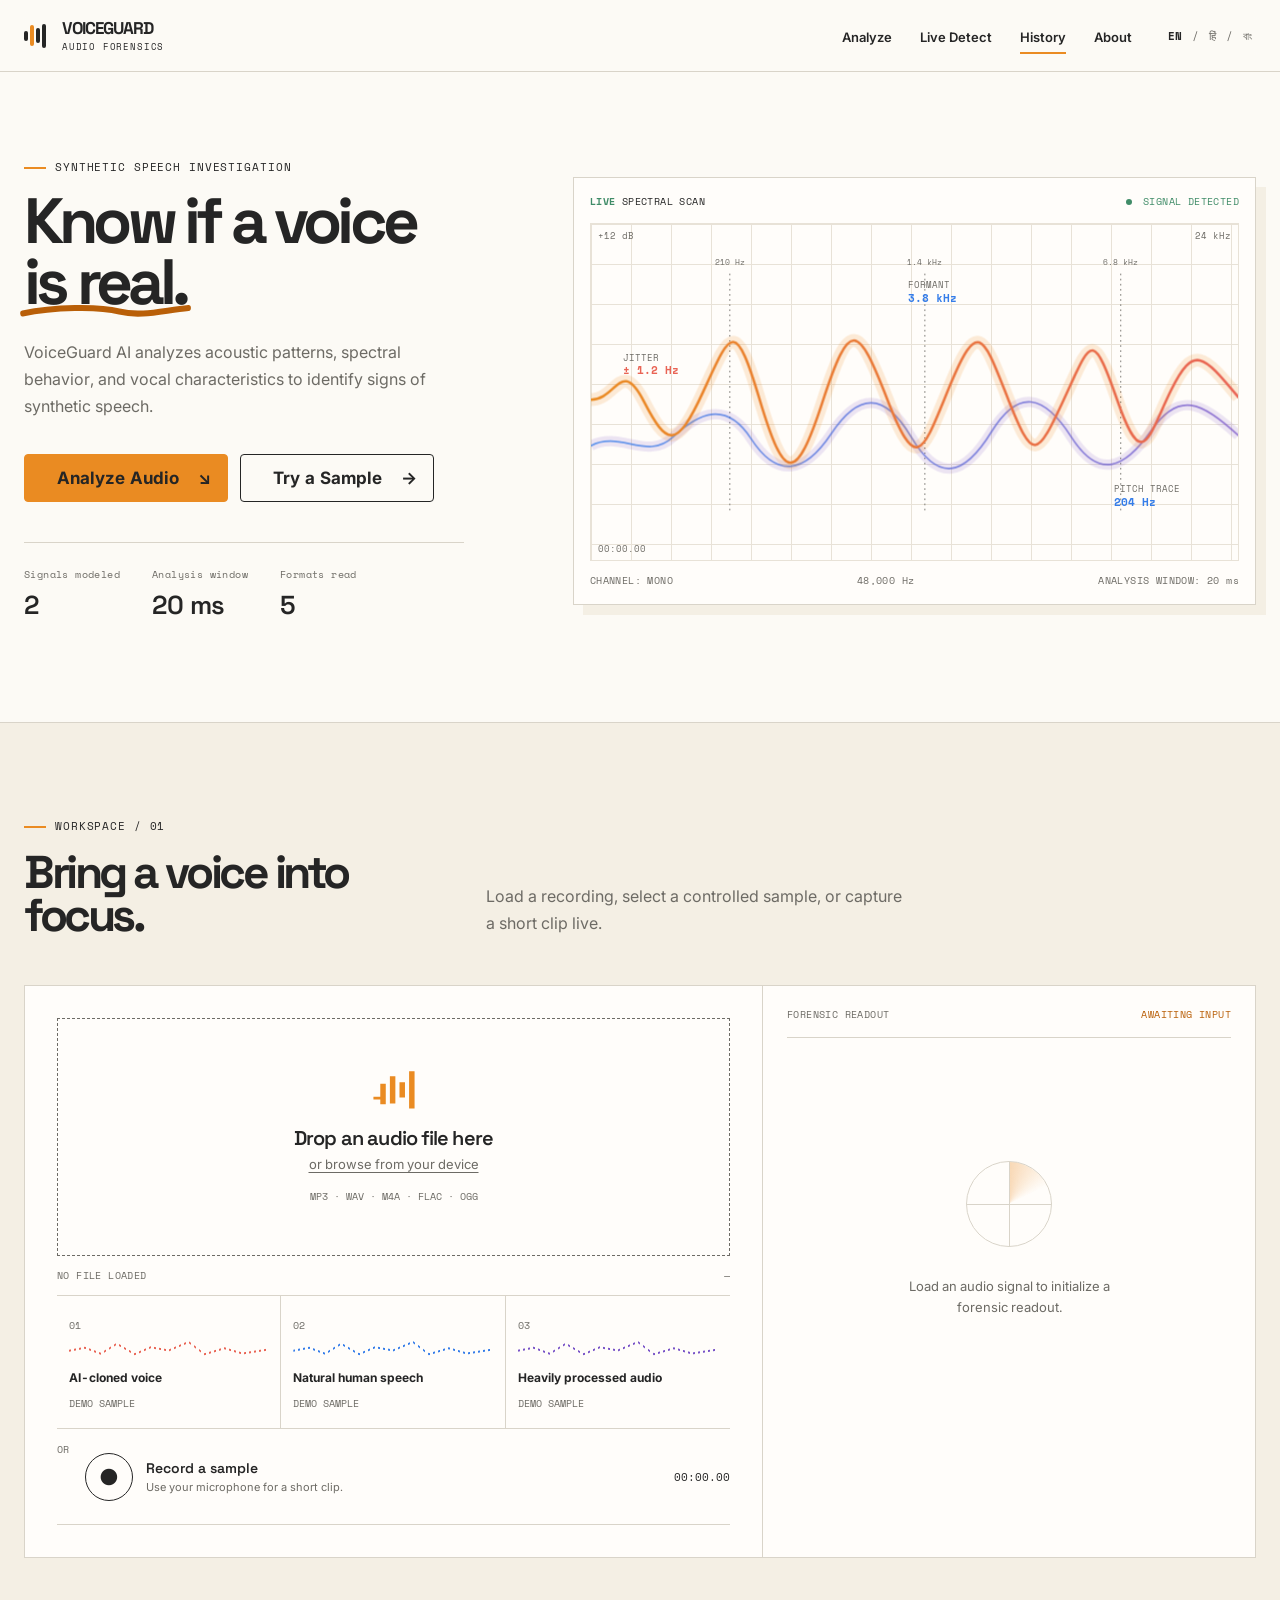
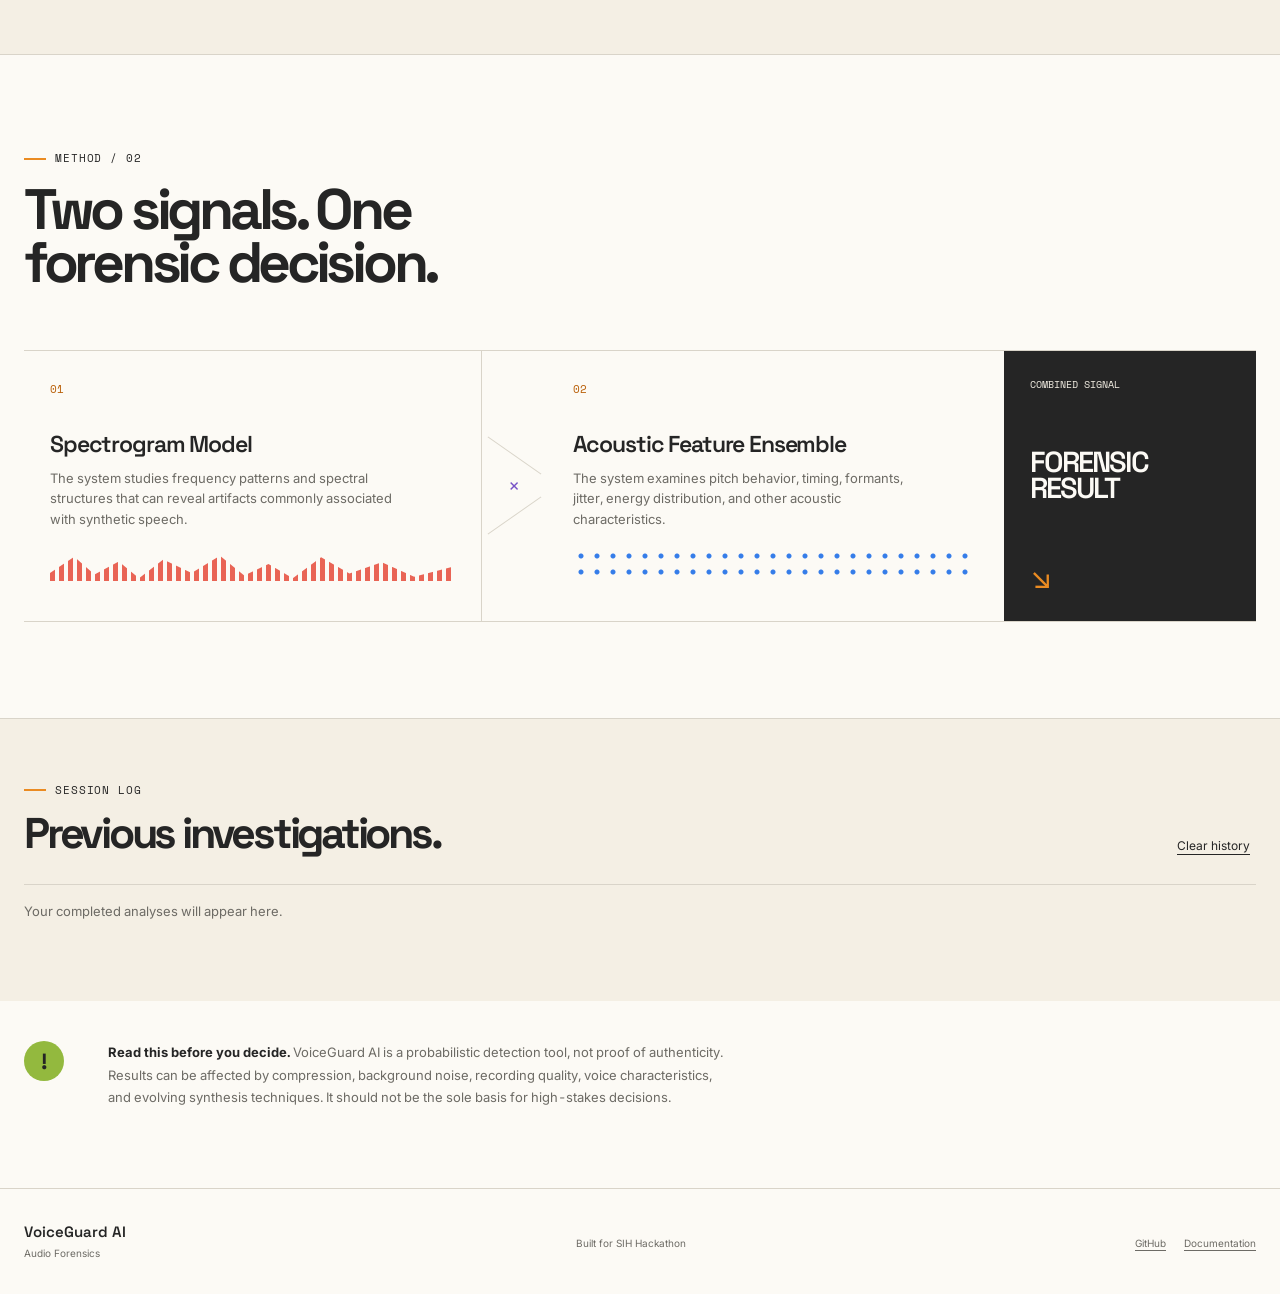
==== index.html @ 156b4568 "Update footer with GitHub link" ====
<!doctype html>
<html lang="en">
<head>
  <meta charset="UTF-8" />
  <meta name="viewport" content="width=device-width, initial-scale=1.0" />
  <meta name="description" content="VoiceGuard AI demo: an audio-forensics workspace for investigating synthetic speech." />
  <meta name="theme-color" content="#fcfaf5" />
  <title>VoiceGuard AI — Audio Forensics</title>
  <link rel="preconnect" href="https://fonts.googleapis.com" />
  <link rel="preconnect" href="https://fonts.gstatic.com" crossorigin />
  <link href="https://fonts.googleapis.com/css2?family=Inter:wght@400;500;600;700&family=Space+Grotesk:wght@500;600;700&family=Space+Mono:wght@400;700&display=swap" rel="stylesheet" />
  <link rel="stylesheet" href="styles.css" />
</head>
<body>
  <header class="site-header">
    <a class="brand" href="#top" aria-label="VoiceGuard AI home"><span class="brand-mark" aria-hidden="true"><i></i><i></i><i></i><i></i></span><span><strong>VOICEGUARD</strong><small>AUDIO FORENSICS</small></span></a>
    <nav class="main-nav" aria-label="Main navigation"><a class="is-active" href="#analyze" aria-current="page">Analyze</a><a href="#live-detect">Live Detect</a><a href="#history">History</a><a href="#about">About</a></nav>
    <div class="languages" aria-label="Language selector"><button class="is-selected" data-lang="en" type="button" aria-pressed="true" aria-label="English">EN</button><span>/</span><button data-lang="hi" type="button" aria-pressed="false" aria-label="Hindi">हिं</button><span>/</span><button data-lang="bn" type="button" aria-pressed="false" aria-label="Bengali">বাং</button></div>
  </header>

  <main id="top">
    <section class="hero" aria-labelledby="hero-title">
      <div class="hero-copy"><p class="eyebrow"><span></span> <span class="translatable" data-key="heroEyebrow">SYNTHETIC SPEECH INVESTIGATION</span></p><h1 id="hero-title"><span class="glitch-text" data-text="Know if a voice">Know if a voice</span><br /><span class="headline-mark"><span class="translatable" data-key="heroMark">is real.</span><svg class="headline-underline" viewBox="0 0 210 14" preserveAspectRatio="none" aria-hidden="true"><path pathLength="1" d="M2 9.5C40 3 96 2 122 7.5C150 13 178 6 208 4" /></svg></span></h1><p class="hero-text translatable" data-key="heroText">VoiceGuard AI analyzes acoustic patterns, spectral behavior, and vocal characteristics to identify signs of synthetic speech.</p><div class="hero-actions"><a class="btn btn-primary" href="#analyze"><span class="translatable" data-key="analyzeBtn">Analyze Audio</span> <span aria-hidden="true">↘</span></a><button class="btn btn-secondary" id="heroSample" type="button"><span class="translatable" data-key="trySampleBtn">Try a Sample</span> <span aria-hidden="true">→</span></button></div><dl class="hero-stats"><div><dt class="translatable" data-key="statSignals">Signals modeled</dt><dd>2</dd></div><div><dt class="translatable" data-key="statWindow">Analysis window</dt><dd>20 ms</dd></div><div><dt class="translatable" data-key="statFormats">Formats read</dt><dd>5</dd></div></dl></div>
      <figure class="hero-instrument" aria-label="Animated audio signal analysis visualization">
        <div class="instrument-top"><span><span class="live-label">LIVE</span> SPECTRAL SCAN</span><span class="signal-state"><i><b></b></i> SIGNAL DETECTED</span></div>
        <div class="signal-grid"><span class="grid-label label-y">+12 dB</span><span class="grid-label label-x">00:00.00</span><span class="grid-label label-r">24 kHz</span>
          <svg class="signal-trace" viewBox="0 0 760 338" role="img" aria-label="A waveform being scanned">
            <defs>
              <linearGradient id="waveColor" x1="0" x2="1"><stop class="wave-start" offset="0"/><stop class="wave-end" offset="1"/></linearGradient>
              <linearGradient id="formantColor" x1="0" x2="1"><stop class="formant-start" offset="0"/><stop class="formant-end" offset="1"/></linearGradient>
              <clipPath id="scanClip"><rect class="scan-reveal" x="0" y="0" width="0" height="338" /></clipPath>
            </defs>
            <g class="spectrogram" clip-path="url(#scanClip)">
              <rect x="22" y="78" width="14" height="126"/><rect x="45" y="129" width="14" height="75"/><rect x="68" y="102" width="14" height="102"/><rect x="91" y="154" width="14" height="50"/><rect x="114" y="66" width="14" height="138"/><rect x="137" y="111" width="14" height="93"/><rect x="160" y="141" width="14" height="63"/><rect x="183" y="52" width="14" height="152"/><rect x="206" y="118" width="14" height="86"/><rect x="229" y="79" width="14" height="125"/><rect x="252" y="145" width="14" height="59"/><rect x="275" y="94" width="14" height="110"/><rect x="298" y="125" width="14" height="79"/><rect x="321" y="62" width="14" height="142"/><rect x="344" y="152" width="14" height="52"/><rect x="367" y="107" width="14" height="97"/><rect x="390" y="133" width="14" height="71"/><rect x="413" y="85" width="14" height="119"/><rect x="436" y="151" width="14" height="53"/><rect x="459" y="69" width="14" height="135"/><rect x="482" y="116" width="14" height="88"/><rect x="505" y="141" width="14" height="63"/><rect x="528" y="96" width="14" height="108"/><rect x="551" y="132" width="14" height="72"/><rect x="574" y="73" width="14" height="131"/><rect x="597" y="124" width="14" height="80"/><rect x="620" y="102" width="14" height="102"/><rect x="643" y="151" width="14" height="53"/><rect x="666" y="88" width="14" height="116"/><rect x="689" y="128" width="14" height="76"/><rect x="712" y="105" width="14" height="99"/>
            </g>
            <g class="freq-markers">
              <g class="freq-marker fm-1"><line x1="163" y1="30" x2="163" y2="308"/><text x="163" y="20">210 Hz</text></g>
              <g class="freq-marker fm-2"><line x1="392" y1="30" x2="392" y2="308"/><text x="392" y="20">1.4 kHz</text></g>
              <g class="freq-marker fm-3"><line x1="622" y1="30" x2="622" y2="308"/><text x="622" y="20">6.8 kHz</text></g>
            </g>
            <path class="formant-shadow" d="M0,232 C34,214 66,250 96,222 S158,178 188,224 S250,266 282,218 S344,168 376,222 S438,268 470,216 S532,172 564,222 S626,260 658,214 S716,180 760,220" />
            <path class="formant-path" pathLength="1" d="M0,232 C34,214 66,250 96,222 S158,178 188,224 S250,266 282,218 S344,168 376,222 S438,268 470,216 S532,172 564,222 S626,260 658,214 S716,180 760,220" />
            <path class="wave-shadow" d="M0,178 C30,178 35,128 62,180 S100,238 132,168 S169,81 198,178 S240,278 272,180 S313,88 348,178 S389,240 422,160 S461,105 490,178 S523,247 555,178 S588,93 618,179 S654,222 681,167 S719,126 760,175" />
            <path class="wave-path" pathLength="1" d="M0,178 C30,178 35,128 62,180 S100,238 132,168 S169,81 198,178 S240,278 272,180 S313,88 348,178 S389,240 422,160 S461,105 490,178 S523,247 555,178 S588,93 618,179 S654,222 681,167 S719,126 760,175" />
            <line class="scanner" x1="0" y1="22" x2="0" y2="316"/><circle class="scan-dot" cx="0" cy="178" r="6"/><circle class="scan-dot-ring" cx="0" cy="178" r="6"/>
          </svg>
          <div class="signal-note note-one">FORMANT<br /><b>3.8 kHz</b></div><div class="signal-note note-two">PITCH TRACE<br /><b>204 Hz</b></div><div class="signal-note note-three">JITTER<br /><b>± 1.2 Hz</b></div>
        </div>
        <figcaption><span>CHANNEL: MONO</span><span>48,000 Hz</span><span>ANALYSIS WINDOW: 20 ms</span></figcaption>
      </figure>
    </section>

    <section class="workspace" id="analyze" aria-labelledby="analyze-title">
      <div class="section-intro"><p class="eyebrow"><span></span> <span class="translatable" data-key="workspaceEyebrow">WORKSPACE / 01</span></p><h2 id="analyze-title" class="translatable" data-key="workspaceTitle">Bring a voice into focus.</h2><p class="translatable" data-key="workspaceDesc">Load a recording, select a controlled sample, or capture a short clip live.</p></div>
      <div class="instrument-workbench">
        <div class="input-column">
          <div class="drop-zone" id="dropZone" role="button" tabindex="0" aria-label="Drop an audio file or browse from device" aria-controls="fileMeta">
            <input id="audioInput" type="file" accept="audio/mpeg,audio/wav,audio/x-m4a,audio/flac,audio/ogg" hidden />
            <svg viewBox="0 0 70 58" aria-hidden="true"><path d="M5 39h10V20h8v30H15v-7H5zM29 9h8v40h-8zM43 18h8v22h-8zM57 2h8v54h-8z" /></svg>
            <strong id="filePrompt" class="translatable" data-key="dropPrompt">Drop an audio file here</strong><span class="translatable" data-key="dropSub">or browse from your device</span><small>MP3 · WAV · M4A · FLAC · OGG</small>
          </div>
          <div class="file-meta" id="fileMeta" aria-live="polite"><span>NO FILE LOADED</span><span>—</span></div>
          <div class="sample-row" aria-label="Demo audio samples"><button class="sample-card" data-sample="clone" type="button" aria-pressed="false"><span class="sample-number">01</span><span class="mini-wave wave-coral"></span><b>AI-cloned voice</b><small class="translatable" data-key="sampleLabel">DEMO SAMPLE</small></button><button class="sample-card" data-sample="human" type="button" aria-pressed="false"><span class="sample-number">02</span><span class="mini-wave wave-blue"></span><b>Natural human speech</b><small class="translatable" data-key="sampleLabel">DEMO SAMPLE</small></button><button class="sample-card" data-sample="processed" type="button" aria-pressed="false"><span class="sample-number">03</span><span class="mini-wave wave-violet"></span><b>Heavily processed audio</b><small class="translatable" data-key="sampleLabel">DEMO SAMPLE</small></button></div>
          <div class="record-row" id="live-detect"><span class="or-label translatable" data-key="orLabel">OR</span><button class="record-button" id="recordButton" type="button" aria-label="Start recording" aria-pressed="false"><span class="mic-icon" aria-hidden="true">●</span></button><div><strong id="recordLabel"><span class="rec-dot" aria-hidden="true"></span><span id="recordLabelText" class="translatable" data-key="recordPrompt">Record a sample</span></strong><p id="recordDetail" class="translatable" data-key="recordDesc">Use your microphone for a short clip.</p></div><time id="recordTimer">00:00.00</time><canvas id="liveWave" width="170" height="40" aria-label="Live microphone amplitude display"></canvas></div>
          <audio id="audioPreview" controls hidden></audio>
          <button class="btn btn-primary analyze-button" id="analyzeButton" type="button" hidden style="display:none;"><span class="translatable" data-key="analyzeVoiceBtn">Analyze Voice</span> <span aria-hidden="true">↗</span></button>
        </div>
        <aside class="readout" aria-live="polite" aria-labelledby="readout-title"><div class="readout-head"><span id="readout-title" class="translatable" data-key="readoutTitle">FORENSIC READOUT</span><span id="readoutStatus" class="translatable" data-key="statusAwaiting">AWAITING INPUT</span></div>
          <div class="empty-readout" id="emptyReadout"><div class="reticle" aria-hidden="true"><span class="radar-beam"></span><span class="sonar-ring"></span></div><p class="translatable" data-key="emptyPrompt">Load an audio signal to initialize a forensic readout.</p></div>
          <div class="loading-readout" id="loadingReadout" hidden><div class="progress-track" role="progressbar" aria-valuemin="0" aria-valuemax="100" aria-valuenow="0"><i id="progressLine"></i></div><p id="analysisStage" class="translatable" data-key="uploadReceived">Upload received…</p><small class="translatable" data-key="demoDisclaimer">DEMO SIMULATION — NO LIVE MODEL IS RUNNING</small></div>
          <div class="result-readout" id="resultReadout" hidden><div class="verdict-row"><div><small class="translatable" data-key="verdictLabel">VERDICT</small><strong id="verdictText">LIKELY SYNTHETIC</strong></div><span id="verdictTag">ELEVATED RISK</span></div><div class="score-and-meta"><div class="gauge-wrap"><svg class="gauge-svg" viewBox="0 0 160 160" aria-label="Risk score gauge"><circle class="gauge-bg" cx="80" cy="80" r="63"/><circle class="gauge-value" id="gaugeValue" cx="80" cy="80" r="63"/><text x="80" y="74" id="gaugeScore">78</text><text x="80" y="96">/ 100</text></svg><span class="translatable" data-key="riskScoreLabel">RISK SCORE</span></div><dl class="tech-meta"><div><dt class="translatable" data-key="dtConfidence">Confidence</dt><dd id="confidence">94%</dd></div><div><dt class="translatable" data-key="dtAgreement">Model agreement</dt><dd id="agreement">87%</dd></div><div><dt class="translatable" data-key="dtDuration">Audio duration</dt><dd id="duration">00:18.42</dd></div><div><dt class="translatable" data-key="dtRate">Sample rate</dt><dd id="rate">48 kHz</dd></div><div><dt class="translatable" data-key="dtRange">Frequency range</dt><dd id="range">0–24 kHz</dd></div></dl></div>
            <details class="evidence" open><summary><span class="translatable" data-key="evidenceLabel">Forensic Evidence</span> <span class="evidence-toggle" aria-hidden="true">+</span></summary><div id="evidenceRows"></div></details><button class="btn btn-secondary report-button" id="reportButton" type="button" disabled><span class="translatable" data-key="downloadReportBtn">Download Report</span> <span aria-hidden="true">↓</span></button>
          </div>
        </aside>
      </div>
    </section>

    <section class="method" id="about" aria-labelledby="method-title"><div class="method-heading"><p class="eyebrow"><span></span> <span class="translatable" data-key="methodEyebrow">METHOD / 02</span></p><h2 id="method-title" class="translatable" data-key="methodTitle">Two signals. One<br />forensic decision.</h2></div><div class="method-diagram"><article><span>01</span><h3 class="translatable" data-key="specModelTitle">Spectrogram Model</h3><p class="translatable" data-key="specModelDesc">The system studies frequency patterns and spectral structures that can reveal artifacts commonly associated with synthetic speech.</p><div class="spectrum-bars" aria-hidden="true"></div></article><div class="converge" aria-hidden="true"><i></i><b>×</b><i></i></div><article><span>02</span><h3 class="translatable" data-key="acousticModelTitle">Acoustic Feature Ensemble</h3><p class="translatable" data-key="acousticModelDesc">The system examines pitch behavior, timing, formants, jitter, energy distribution, and other acoustic characteristics.</p><div class="feature-dots" aria-hidden="true"></div></article><div class="forensic-output"><small class="translatable" data-key="combinedSignalLabel">COMBINED SIGNAL</small><strong class="translatable" data-key="forensicResultLabel">FORENSIC<br />RESULT</strong><span>↘</span></div></div></section>

    <section class="history" id="history" aria-labelledby="history-title"><div class="history-head"><div><p class="eyebrow"><span></span> <span class="translatable" data-key="sessionLogEyebrow">SESSION LOG</span></p><h2 id="history-title" class="translatable" data-key="historyTitle">Previous investigations.</h2></div><button class="text-button translatable" id="clearHistory" data-key="clearHistoryBtn" type="button">Clear history</button></div><div class="history-list" id="historyList"><p class="history-empty translatable" data-key="historyEmpty">Your completed analyses will appear here.</p></div></section>
    <aside class="trust-note"><span aria-hidden="true">!</span><p><strong class="translatable" data-key="trustTitle">Read this before you decide.</strong> <span class="translatable" data-key="trustText">VoiceGuard AI is a probabilistic detection tool, not proof of authenticity. Results can be affected by compression, background noise, recording quality, voice characteristics, and evolving synthesis techniques. It should not be the sole basis for high-stakes decisions.</span></p></aside>
  </main>
  <footer><div><strong>VoiceGuard AI</strong><span class="translatable" data-key="footerSubtitle">Audio Forensics</span></div><p class="translatable" data-key="footerHackathon">Built for SIH Hackathon</p><nav aria-label="Footer navigation"><a href="https://github.com/supriyakarmakarr/VoiceGuard-AI" target="_blank" rel="noopener noreferrer">GitHub</a><a href="#about" class="translatable" data-key="footerDocs">Documentation</a></nav></footer>
  <script src="script.js"></script>
</body>
</html>
---- styles.css ----
/* Hallmark · pre-emit critique: P5 H5 E4 S5 R5 V5
 * genre: editorial scientific instrument · tone: bright premium audio-forensics · palette anchor: amber · macrostructure: Workbench */
:root{--color-paper:#fcfaf5;--color-cream:#f4efe4;--color-panel:#fffdfa;--color-ink:#252525;--color-muted:#6d6b65;--color-rule:#d9d4c9;--color-grid:#e8e2d7;--color-amber:#ea8b22;--color-amber-deep:#b95f08;--color-coral:#e96455;--color-blue:#357de9;--color-lime:#93b93e;--color-violet:#7853c7;--color-pink:#e987aa;--color-green:#408c68;--color-red:#c94a3f;--color-risk-amber:#c67914;--font-display:'Space Grotesk',sans-serif;--font-body:'Inter',sans-serif;--font-mono:'Space Mono',monospace;--space-1:8px;--space-2:16px;--space-3:24px;--space-4:40px;--space-5:64px;--space-6:96px;--radius-sm:4px;--radius-md:8px;--transition:180ms ease}
*{box-sizing:border-box}html{scroll-behavior:smooth}html,body{margin:0;background:var(--color-paper);color:var(--color-ink);font-family:var(--font-body);overflow-x:clip;font-variant-numeric:tabular-nums}a{color:inherit;text-decoration:none}button{font:inherit;color:inherit;cursor:pointer}button:focus-visible,a:focus-visible,[role=button]:focus-visible{outline:3px solid var(--color-blue);outline-offset:4px}.site-header{height:72px;padding:0 max(24px,calc((100vw - 1320px)/2));display:flex;align-items:center;gap:32px;justify-content:space-between;border-bottom:1px solid var(--color-rule);background:color-mix(in srgb,var(--color-paper) 90%,transparent);position:sticky;z-index:10;top:0;backdrop-filter:blur(12px)}.brand{display:flex;align-items:center;gap:10px;min-width:max-content}.brand strong{font:700 17px/1 var(--font-display);letter-spacing:-.06em}.brand small{display:block;font:400 9px/1.4 var(--font-mono);letter-spacing:.09em;margin-top:3px}.brand-mark{width:28px;display:flex;align-items:center;gap:2px;height:26px}.brand-mark i{background:var(--color-ink);width:4px;border-radius:2px}.brand-mark i:nth-child(1){height:10px}.brand-mark i:nth-child(2){height:21px;background:var(--color-amber)}.brand-mark i:nth-child(3){height:15px}.brand-mark i:nth-child(4){height:24px}.main-nav{display:flex;gap:28px;margin-left:auto}.main-nav a{font-size:13px;font-weight:600;position:relative;padding:27px 0 25px;white-space:nowrap}.main-nav a:after{content:'';height:2px;background:var(--color-amber);position:absolute;inset:auto 0 16px;transform:scaleX(0);transition:transform var(--transition)}.main-nav a:hover:after,.main-nav .is-active:after{transform:scaleX(1)}.languages{display:flex;gap:6px;align-items:center;font:11px var(--font-mono);color:var(--color-muted)}.languages button{border:0;background:none;padding:4px;transition:color var(--transition)}.languages .is-selected{color:var(--color-ink);font-weight:700}.hero{max-width:1320px;margin:auto;padding:88px 24px 100px;display:grid;grid-template-columns:minmax(0,.83fr) minmax(0,1.17fr);gap:64px;align-items:center}.eyebrow{font:11px var(--font-mono);letter-spacing:.08em;margin:0 0 16px;display:flex;gap:9px;align-items:center;line-height:1.4;flex-wrap:wrap;min-width:0}.eyebrow span:first-child{display:inline-block;background:var(--color-amber);width:22px;height:2px;flex-shrink:0}.eyebrow span:not(:first-child){background:none;width:auto;height:auto;overflow-wrap:break-word;word-break:break-word}.hero h1,.section-intro h2,.method h2,.history h2{font:700 clamp(45px,5vw,78px)/.94 var(--font-display);letter-spacing:-.075em;margin:0;min-width:0;overflow-wrap:anywhere}.headline-mark{position:relative;display:inline-block}.glitch-text{position:relative;display:inline-block}.glitch-text:before,.glitch-text:after{content:attr(data-text);position:absolute;left:0;top:0;width:100%;pointer-events:none}.glitch-text:before{color:var(--color-coral);clip-path:inset(0 0 55% 0);mix-blend-mode:multiply;opacity:.85;animation:glitchTop 1.1s .05s cubic-bezier(.2,.8,.2,1) forwards}.glitch-text:after{color:var(--color-blue);clip-path:inset(45% 0 0 0);mix-blend-mode:multiply;opacity:.85;animation:glitchBottom 1.1s .18s cubic-bezier(.2,.8,.2,1) forwards}.headline-underline{position:absolute;left:-2%;bottom:-.1em;width:104%;height:.22em;overflow:visible}.headline-underline path{fill:none;stroke:var(--color-amber-deep);stroke-width:6;stroke-linecap:round;stroke-dasharray:1;stroke-dashoffset:1;animation:drawUnderline 1s 1.05s cubic-bezier(.65,0,.35,1) forwards}.hero-text{max-width:440px;font-size:16px;line-height:1.7;margin:27px 0 34px;color:var(--color-muted)}.hero-actions{display:flex;gap:12px;flex-wrap:wrap}.hero-stats{display:flex;gap:32px;margin:40px 0 0;padding-top:24px;border-top:1px solid var(--color-rule);max-width:440px}.hero-stats dt{font:10px var(--font-mono);color:var(--color-muted);letter-spacing:.04em;margin:0 0 6px}.hero-stats dd{margin:0;font:600 26px var(--font-display);letter-spacing:-.03em}.btn{border-radius:var(--radius-sm);border:1px solid var(--color-ink);padding:13px 16px;font-size:13px;font-weight:700;min-height:47px;transition:background var(--transition),color var(--transition),border-color var(--transition),transform var(--transition),box-shadow var(--transition);white-space:nowrap}.btn span{margin-left:16px;font-size:17px;display:inline-block;transition:transform var(--transition)}.btn-primary{background:var(--color-amber);border-color:var(--color-amber);color:var(--color-ink)}.btn-primary:hover:not(:disabled){background:var(--color-amber-deep);border-color:var(--color-amber-deep);color:var(--color-panel);transform:translateY(-1px);box-shadow:0 2px 6px rgba(0,0,0,0.06)}.btn-primary:active:not(:disabled){transform:translateY(0);box-shadow:none}.btn-secondary{background:transparent}.btn-secondary:hover:not(:disabled){background:var(--color-ink);color:var(--color-paper);transform:translateY(-1px);box-shadow:0 2px 6px rgba(0,0,0,0.06)}.btn-secondary:active:not(:disabled){transform:translateY(0);box-shadow:none}.btn:hover:not(:disabled) span{transform:translate(2px,-2px)}#heroSample:hover:not(:disabled) span{transform:translate(2px,0)}#reportButton:hover:not(:disabled) span{transform:translate(0,2px)}.btn:disabled{cursor:not-allowed;opacity:.43}.hero-instrument{margin:0;border:1px solid var(--color-rule);background:var(--color-panel);padding:16px;box-shadow:10px 10px 0 var(--color-cream)}.instrument-top,figcaption,.file-meta,.readout-head{display:flex;justify-content:space-between;font:10px var(--font-mono);letter-spacing:.04em}.live-label{color:var(--color-green);font-weight:700}.signal-state{color:var(--color-green)}.signal-state i{background:var(--color-green);width:6px;height:6px;display:inline-block;border-radius:50%;margin-right:5px;position:relative}.signal-state i b{position:absolute;inset:-5px;border:1px solid var(--color-green);border-radius:50%;opacity:0;animation:signalPing 2.2s cubic-bezier(0,.5,.5,1) infinite}.signal-grid{height:338px;margin:14px 0 12px;position:relative;border:1px solid var(--color-grid);background-image:linear-gradient(var(--color-grid) 1px,transparent 1px),linear-gradient(90deg,var(--color-grid) 1px,transparent 1px);background-size:40px 40px;overflow:hidden}.signal-trace{width:100%;height:100%;position:absolute;inset:0}.formant-shadow{fill:none;stroke:var(--color-violet);stroke-opacity:.14;stroke-width:12}.formant-path{fill:none;stroke:url(#formantColor);stroke-width:2;stroke-linecap:round;stroke-dasharray:1;stroke-dashoffset:1;opacity:.75;animation:drawFormant 1.9s .45s forwards,formantLiveGlow 3.6s ease-in-out 2.3s infinite}.formant-start{stop-color:var(--color-blue)}.formant-end{stop-color:var(--color-violet)}.wave-shadow{fill:none;stroke:var(--color-amber);stroke-opacity:.16;stroke-width:15}.wave-path{fill:none;stroke:url(#waveColor);stroke-width:3;stroke-linecap:round;stroke-dasharray:1;stroke-dashoffset:1;animation:drawWave 1.7s .2s forwards,waveLiveGlow 3.6s ease-in-out 1.9s infinite}.wave-start{stop-color:var(--color-amber)}.wave-end{stop-color:var(--color-coral)}.scanner{stroke:var(--color-blue);stroke-width:1.5;opacity:0;animation:scanSignal 3.6s .2s cubic-bezier(.4,0,.2,1) infinite}.scan-dot{fill:var(--color-blue);opacity:0;animation:scanDot 3.6s .2s cubic-bezier(.4,0,.2,1) infinite}.scan-dot-ring{fill:none;stroke:var(--color-blue);stroke-width:1.5;opacity:0;animation:scanDotRing 3.6s .2s cubic-bezier(.4,0,.2,1) infinite}.scan-reveal{animation:revealSpectrogram 3.6s .2s cubic-bezier(.4,0,.2,1) infinite}.spectrogram rect{fill:var(--color-violet);opacity:.4}.freq-marker line{stroke:var(--color-muted);stroke-width:1;stroke-dasharray:2 4}.freq-marker text{font:9px var(--font-mono);fill:var(--color-muted);text-anchor:middle}.freq-marker{opacity:0;transform:translateY(6px);animation:markerIn .5s forwards}.fm-1{animation-delay:1.35s}.fm-2{animation-delay:1.9s}.fm-3{animation-delay:2.45s}.grid-label{position:absolute;color:var(--color-muted);font:9px var(--font-mono);z-index:2}.label-y{top:5px;left:7px}.label-x{bottom:5px;left:7px}.label-r{top:5px;right:7px}.signal-note{position:absolute;font:9px/1.3 var(--font-mono);z-index:3}.signal-note b{font-size:11px;color:var(--color-blue)}.note-one,.note-two,.note-three{opacity:0;animation:noteIn .6s forwards}.note-one{top:55px;left:49%;color:var(--color-muted);animation-delay:1.5s}.note-two{bottom:51px;right:9%;color:var(--color-muted);animation-delay:2s}.note-three{top:38%;left:5%;color:var(--color-muted);animation-delay:2.5s}.note-three b{color:var(--color-coral)}figcaption{color:var(--color-muted)}.workspace{padding:var(--space-6) max(24px,calc((100vw - 1320px)/2));background:var(--color-cream);border-top:1px solid var(--color-rule);border-bottom:1px solid var(--color-rule)}.section-intro{display:grid;grid-template-columns:.7fr 1.3fr;column-gap:48px;margin-bottom:48px}.section-intro .eyebrow{grid-column:1}.section-intro h2{grid-column:1;grid-row:2;font-size:46px}.section-intro>p:last-child{grid-column:2;grid-row:2;max-width:420px;align-self:end;line-height:1.7;color:var(--color-muted);margin:0}.instrument-workbench{display:grid;grid-template-columns:minmax(0,1.2fr) minmax(330px,.8fr);background:var(--color-panel);border:1px solid var(--color-rule)}.input-column{padding:32px;border-right:1px solid var(--color-rule)}.drop-zone{min-height:238px;border:1px dashed var(--color-muted);display:flex;flex-direction:column;justify-content:center;align-items:center;text-align:center;cursor:pointer;transition:border-color var(--transition),background var(--transition)}.drop-zone:hover{border-color:var(--color-ink)}.drop-zone.is-dragging{border-color:var(--color-amber-deep);border-style:solid;background:var(--color-cream)}.drop-zone svg{width:48px;fill:var(--color-amber);margin-bottom:15px;transition:transform var(--transition)}.drop-zone:hover svg{transform:translateY(-2px)}.drop-zone strong{font:600 20px var(--font-display);letter-spacing:-.04em}.drop-zone>span{font-size:13px;margin-top:5px;color:var(--color-muted);text-decoration:underline;text-underline-offset:3px}.drop-zone small{font:10px var(--font-mono);margin-top:17px;color:var(--color-muted)}.file-meta{padding:12px 0;border-bottom:1px solid var(--color-rule);color:var(--color-muted)}.file-meta span:first-child{max-width:75%;white-space:nowrap;overflow:hidden;text-overflow:ellipsis}.sample-row{display:grid;grid-template-columns:repeat(3,minmax(0,1fr));border-bottom:1px solid var(--color-rule)}.sample-card{background:transparent;border:0;border-right:1px solid var(--color-rule);padding:17px 12px;text-align:left;min-width:0;transition:background var(--transition)}.sample-card:last-child{border-right:0}.sample-card:hover,.sample-card.is-selected{background:var(--color-cream)}.sample-number,.sample-card small{font:10px var(--font-mono);color:var(--color-muted)}.sample-card b{display:block;font-size:12px;margin:11px 0 6px}.mini-wave{height:20px;display:block;margin:6px 0;background:repeating-linear-gradient(90deg,currentColor 0 2px,transparent 2px 5px);clip-path:polygon(0 53%,8% 38%,16% 68%,24% 18%,33% 71%,41% 36%,50% 52%,60% 9%,68% 71%,78% 41%,87% 67%,100% 47%,100% 57%,87% 77%,78% 51%,68% 81%,60% 19%,50% 62%,41% 46%,33% 81%,24% 28%,16% 78%,8% 48%,0 63%);transition:transform var(--transition),filter var(--transition)}.sample-card:hover .mini-wave,.sample-card.is-selected .mini-wave{transform:scaleY(1.08);filter:brightness(1.15)}.wave-coral{color:var(--color-coral)}.wave-blue{color:var(--color-blue)}.wave-violet{color:var(--color-violet)}.record-row{min-height:96px;display:flex;align-items:center;gap:13px;border-bottom:1px solid var(--color-rule);position:relative}.or-label{font:10px var(--font-mono);color:var(--color-muted);align-self:flex-start;margin-top:13px;margin-right:3px}.record-button{height:48px;width:48px;min-width:48px;border:1px solid var(--color-ink);border-radius:50%;background:var(--color-panel);display:grid;place-items:center;position:relative;z-index:1;transition:background var(--transition),border-color var(--transition)}.record-button:before,.record-button:after{content:'';position:absolute;inset:0;border-radius:50%;border:1px solid var(--color-muted);opacity:0;animation:idleBreathe 2.8s ease-out infinite}.record-button:after{animation-delay:1.4s}.record-button:hover{background:var(--color-ink);color:var(--color-paper)}.record-button.is-recording{border-color:var(--color-amber);background:var(--color-amber);animation:recordBorder 1s infinite}.record-button.is-recording:before,.record-button.is-recording:after{border-color:var(--color-amber);animation:recPulse 1.6s ease-out infinite}.record-button.is-recording:after{animation-delay:.8s}.mic-icon{font-size:22px;line-height:1}.record-row strong{font:600 14px var(--font-display);display:flex;align-items:center;gap:0}.rec-dot{width:0;height:7px;border-radius:50%;background:var(--color-red);margin-right:0;opacity:0;overflow:hidden;transition:width var(--transition),margin var(--transition)}.record-row.is-recording .rec-dot{width:7px;margin-right:7px;opacity:1;animation:recBlink 1.1s step-start infinite}.record-row p{margin:3px 0 0;color:var(--color-muted);font-size:11px}.record-row time{font:11px var(--font-mono);margin-left:auto;display:inline-block}.record-row time.tick{animation:tickPunch .3s ease-out}.record-row canvas{display:none;border-radius:2px;transition:box-shadow var(--transition)}.record-row.is-recording canvas{display:block;box-shadow:0 0 0 3px color-mix(in srgb,var(--color-amber) 10%,transparent)}#audioPreview{width:100%;margin:16px 0 0;height:38px;accent-color:var(--color-amber);border-radius:var(--radius-sm);outline:none}#audioPreview::-webkit-media-controls-panel{background-color:var(--color-cream)}.analyze-button{display:none !important}.readout{padding:21px 24px 24px}.readout-head{padding-bottom:15px;border-bottom:1px solid var(--color-rule);color:var(--color-muted)}.readout-head span:last-child{color:var(--color-amber-deep)}.empty-readout{height:416px;display:grid;place-content:center;text-align:center;color:var(--color-muted);font-size:13px}.empty-readout p{max-width:210px;line-height:1.6}.reticle{width:86px;height:86px;border:1px solid var(--color-rule);border-radius:50%;margin:0 auto 16px;position:relative;animation:reticleBreathe 3.6s ease-in-out infinite;overflow:visible}.reticle:before,.reticle:after{content:'';position:absolute;background:var(--color-rule);z-index:2}.reticle:before{height:1px;inset:50% 0}.reticle:after{width:1px;inset:0 50%}.radar-beam{position:absolute;inset:0;border-radius:50%;background:conic-gradient(from 0deg,color-mix(in srgb,var(--color-amber) 32%,transparent) 0deg,transparent 65deg,transparent 360deg);animation:radarSweep 3s linear infinite;pointer-events:none;z-index:1}.sonar-ring{position:absolute;inset:-2px;border:1px solid var(--color-amber);border-radius:50%;opacity:0;animation:sonarRipple 3s ease-out infinite;pointer-events:none;z-index:0}.empty-readout p{max-width:220px;line-height:1.6;animation:standbyTextPulse 3s ease-in-out infinite}.loading-readout{height:416px;padding-top:170px}.progress-track{height:3px;background:var(--color-rule);overflow:hidden}.progress-track i{display:block;height:100%;width:0;background:var(--color-amber);transition:width var(--transition)}.loading-readout p{font:600 16px var(--font-display);margin:16px 0 7px}.loading-readout small{font:9px var(--font-mono);color:var(--color-muted)}.result-readout{padding-top:20px}.verdict-row{display:flex;justify-content:space-between;gap:10px}.verdict-row small,.gauge-wrap>span{display:block;font:10px var(--font-mono);color:var(--color-muted);letter-spacing:.06em}.verdict-row strong{font:600 24px var(--font-display);letter-spacing:-.05em;display:block;margin-top:4px}.verdict-row>span{align-self:start;font:10px var(--font-mono);padding:5px 7px;background:var(--color-cream);color:var(--color-red);white-space:nowrap}.score-and-meta{display:grid;grid-template-columns:145px minmax(0,1fr);gap:15px;align-items:center;margin:17px 0}.gauge-wrap{text-align:center}.gauge-svg{width:138px;height:138px;transform:rotate(-90deg)}.gauge-bg,.gauge-value{fill:none;stroke-width:11}.gauge-bg{stroke:var(--color-rule)}.gauge-value{stroke:var(--color-red);stroke-linecap:butt;stroke-dasharray:395.8;stroke-dashoffset:395.8;transition:stroke-dashoffset 1.2s ease,stroke var(--transition)}.gauge-svg text{transform:rotate(90deg);transform-origin:center;text-anchor:middle;font-family:var(--font-mono)}.gauge-svg text:first-of-type{font-size:34px;font-weight:700;fill:var(--color-ink)}.gauge-svg text:last-of-type{font-size:10px;fill:var(--color-muted)}.tech-meta{margin:0}.tech-meta div{display:flex;justify-content:space-between;gap:8px;border-bottom:1px solid var(--color-grid);padding:7px 0}.tech-meta dt{font-size:11px;color:var(--color-muted)}.tech-meta dd{margin:0;font:11px var(--font-mono);white-space:nowrap}.evidence{border-top:1px solid var(--color-rule);border-bottom:1px solid var(--color-rule);margin-top:20px}.evidence summary{padding:14px 0;cursor:pointer;list-style:none;font:600 14px var(--font-display);display:flex;justify-content:space-between;user-select:none}.evidence summary .evidence-toggle{font:20px var(--font-mono);line-height:.6;display:inline-block;transition:transform var(--transition)}.evidence[open] summary .evidence-toggle{transform:rotate(45deg)}.evidence-row{display:grid;grid-template-columns:minmax(0,1.3fr) .8fr .55fr 8px;gap:8px;align-items:center;padding:10px 0;border-top:1px solid var(--color-grid);font-size:11px;animation:rowFadeIn 0.25s ease backwards}.evidence-row span:nth-child(2),.evidence-row span:nth-child(3){font-family:var(--font-mono)}.severity{font-size:9px;padding:3px 5px;width:max-content}.severity.high{color:var(--color-red);background:color-mix(in srgb,var(--color-red) 12%,transparent)}.severity.medium{color:var(--color-risk-amber);background:color-mix(in srgb,var(--color-amber) 13%,transparent)}.severity.low{color:var(--color-green);background:color-mix(in srgb,var(--color-green) 12%,transparent)}.evidence-dot{height:8px;width:8px;border-radius:50%;background:var(--color-red)}.evidence-dot.medium{background:var(--color-risk-amber)}.evidence-dot.low{background:var(--color-green)}.report-button{margin-top:18px;width:100%}.method{max-width:1320px;margin:auto;padding:var(--space-6) 24px}.method-heading{max-width:660px}.method h2{font-size:57px}.method-diagram{margin-top:60px;border-top:1px solid var(--color-rule);border-bottom:1px solid var(--color-rule);display:grid;grid-template-columns:minmax(0,1fr) 65px minmax(0,1fr) minmax(160px,.55fr);align-items:stretch}.method article{padding:26px 26px 28px;min-height:270px}.method article:first-child{border-right:1px solid var(--color-rule)}.method article>span{font:11px var(--font-mono);color:var(--color-amber-deep)}.method h3{font:600 23px/1 var(--font-display);letter-spacing:-.05em;margin:36px 0 12px}.method article p{color:var(--color-muted);font-size:13px;line-height:1.6;margin:0;max-width:350px}.converge{display:flex;flex-direction:column;align-items:center;justify-content:center;gap:15px}.converge i{height:1px;width:100%;background:var(--color-rule);transform:rotate(35deg)}.converge i:last-child{transform:rotate(-35deg)}.converge b{font:20px var(--font-mono);color:var(--color-violet)}.forensic-output{background:var(--color-ink);color:var(--color-paper);padding:26px;display:flex;flex-direction:column;justify-content:space-between}.forensic-output small{font:10px var(--font-mono);color:var(--color-cream)}.forensic-output strong{font:600 29px/.9 var(--font-display);letter-spacing:-.07em}.forensic-output span{color:var(--color-amber);font-size:30px}.spectrum-bars{height:27px;margin-top:24px;background:repeating-linear-gradient(90deg,var(--color-coral) 0 5px,transparent 5px 9px);clip-path:polygon(0 70%,6% 10%,11% 76%,17% 28%,22% 90%,28% 20%,35% 70%,42% 6%,48% 79%,54% 37%,60% 90%,67% 12%,74% 72%,82% 30%,90% 84%,100% 45%,100% 100%,0 100%)}.feature-dots{height:35px;margin-top:18px;background:radial-gradient(circle,var(--color-blue) 2px,transparent 3px);background-size:16px 16px}.history{background:var(--color-cream);border-top:1px solid var(--color-rule);padding:var(--space-5) max(24px,calc((100vw - 1320px)/2))}.history-head{display:flex;justify-content:space-between;align-items:end;margin-bottom:30px}.history h2{font-size:43px}.text-button{border:0;background:none;text-decoration:underline;text-underline-offset:4px;font-size:12px;white-space:nowrap;cursor:pointer}.history-list{border-top:1px solid var(--color-rule)}.history-empty{color:var(--color-muted);font-size:13px;padding:18px 0;margin:0}.history-item{width:100%;border:0;border-bottom:1px solid var(--color-rule);background:transparent;display:grid;grid-template-columns:minmax(0,2fr) 1fr 1fr 64px;align-items:center;text-align:left;padding:16px 0;gap:10px;cursor:pointer;transition:background var(--transition)}.history-item:hover{background:var(--color-panel)}.history-item strong{font-size:13px;white-space:nowrap;overflow:hidden;text-overflow:ellipsis}.history-item small,.history-item time,.history-item em{font:10px var(--font-mono);font-style:normal}.history-item small{color:var(--color-muted)}.history-item em{color:var(--color-red)}.history-item em.high{color:var(--color-red)}.history-item em.medium{color:var(--color-risk-amber)}.history-item em.low{color:var(--color-green)}.history-score{text-align:right;font:700 24px var(--font-mono)}.trust-note{max-width:1320px;margin:0 auto;padding:40px 24px 80px;display:grid;grid-template-columns:60px minmax(0,620px);gap:24px}.trust-note>span{width:40px;height:40px;border-radius:50%;background:var(--color-lime);display:grid;place-items:center;font:700 22px var(--font-display)}.trust-note p{font-size:13px;line-height:1.7;color:var(--color-muted);margin:0}.trust-note strong{color:var(--color-ink)}footer{min-height:106px;border-top:1px solid var(--color-rule);padding:25px max(24px,calc((100vw - 1320px)/2));display:flex;align-items:center;justify-content:space-between;gap:20px}footer div strong{font:600 15px var(--font-display);display:block}footer div span,footer p,footer a{font-size:10px;color:var(--color-muted);margin:4px 0 0}footer nav{display:flex;gap:18px}footer a{text-decoration:underline;text-underline-offset:3px}@keyframes drawWave{to{stroke-dashoffset:0}}@keyframes drawFormant{to{stroke-dashoffset:0}}@keyframes scanSignal{0%{opacity:0;transform:translateX(0)}8%{opacity:1;transform:translateX(0)}82%{opacity:1;transform:translateX(740px)}92%{opacity:0;transform:translateX(740px)}100%{opacity:0;transform:translateX(0)}}@keyframes scanDot{0%{opacity:0;transform:translateX(0)}8%{opacity:1;transform:translateX(0)}82%{opacity:1;transform:translateX(740px)}92%{opacity:0;transform:translateX(740px)}100%{opacity:0;transform:translateX(0)}}@keyframes scanDotRing{0%{opacity:0;transform:translateX(0) scale(1)}12%{opacity:.9;transform:translateX(90px) scale(1.4)}50%{opacity:.7;transform:translateX(370px) scale(2)}82%{opacity:0;transform:translateX(740px) scale(2.6)}100%{opacity:0;transform:translateX(0) scale(1)}}@keyframes revealSpectrogram{0%{width:0}82%{width:760px}92%{width:760px;opacity:1}97%{width:760px;opacity:.4}100%{width:0;opacity:1}}@keyframes radarSweep{from{transform:rotate(0deg)}to{transform:rotate(360deg)}}@keyframes sonarRipple{0%{transform:scale(.5);opacity:.75;border-color:var(--color-amber)}70%{opacity:.25}100%{transform:scale(1.55);opacity:0;border-color:var(--color-coral)}}@keyframes standbyTextPulse{0%,100%{opacity:.7}50%{opacity:1}}@keyframes waveLiveGlow{0%,100%{opacity:1}50%{opacity:.8}}@keyframes formantLiveGlow{0%,100%{opacity:.75}50%{opacity:.95}}@keyframes recordBorder{50%{box-shadow:0 0 0 4px color-mix(in srgb,var(--color-amber) 24%,transparent)}}@keyframes markerIn{to{opacity:1;transform:translateY(0)}}@keyframes noteIn{to{opacity:1}}@keyframes signalPing{0%{opacity:.7;transform:scale(1)}100%{opacity:0;transform:scale(2.4)}}@keyframes drawUnderline{to{stroke-dashoffset:0}}@keyframes glitchTop{0%{transform:translate(-9px,-4px)}55%{transform:translate(5px,2px)}100%{transform:translate(0,0);opacity:0}}@keyframes glitchBottom{0%{transform:translate(8px,4px)}55%{transform:translate(-5px,-2px)}100%{transform:translate(0,0);opacity:0}}@keyframes idleBreathe{0%{opacity:.5;transform:scale(1)}100%{opacity:0;transform:scale(1.9)}}@keyframes recPulse{0%{opacity:.55;transform:scale(1)}100%{opacity:0;transform:scale(1.7)}}@keyframes recBlink{50%{opacity:.25}}@keyframes tickPunch{0%{transform:scale(1.18);color:var(--color-amber-deep)}100%{transform:scale(1);color:inherit}}@keyframes reticleBreathe{0%,100%{transform:scale(1);opacity:.85}50%{transform:scale(1.04);opacity:1}}@keyframes rowFadeIn{from{opacity:0;transform:translateY(4px)}to{opacity:1;transform:translateY(0)}}@media (prefers-reduced-motion:reduce){*,*:before,*:after{animation-duration:.01ms!important;transition-duration:.01ms!important}html{scroll-behavior:auto!important}}@media(max-width:820px){.site-header{gap:16px}.main-nav{overflow-x:auto;gap:17px}.main-nav a{padding:27px 0 25px}.languages{display:none}.hero{grid-template-columns:1fr;gap:48px;padding-top:64px}.hero-instrument{width:100%}.section-intro{grid-template-columns:1fr;gap:15px}.section-intro .eyebrow,.section-intro h2,.section-intro>p:last-child{grid-column:1;grid-row:auto}.instrument-workbench{grid-template-columns:1fr}.input-column{border-right:0;border-bottom:1px solid var(--color-rule)}.method-diagram{grid-template-columns:minmax(0,1fr) 44px minmax(0,1fr)}.forensic-output{grid-column:1/-1;min-height:150px}.forensic-output strong{font-size:35px}.trust-note{padding-bottom:64px}}@media(max-width:540px){.site-header{height:64px;padding-inline:16px}.brand strong{font-size:15px}.brand-mark{width:23px}.main-nav{margin-left:0;gap:15px}.main-nav a{font-size:11px;padding:24px 0 22px}.main-nav a:after{inset:auto 0 12px}.hero,.method{padding:48px 16px 64px}.hero h1{font-size:clamp(36px,9vw,50px)}.hero-text{font-size:14px}.hero-stats{gap:20px;margin-top:28px;padding-top:18px}.hero-stats dd{font-size:21px}.hero-actions{display:grid;grid-template-columns:1fr}.btn{width:100%}.signal-grid{height:240px}.workspace{padding:64px 16px}.section-intro h2,.method h2,.history h2{font-size:clamp(28px,8vw,39px)}.input-column{padding:16px}.sample-row{grid-template-columns:repeat(2,minmax(0,1fr))}.sample-card:nth-child(2){border-right:0}.sample-card:nth-child(3){grid-column:1/-1;border-top:1px solid var(--color-rule)}.record-row{gap:9px}.record-row time{position:absolute;right:0;bottom:8px}.record-row p{max-width:160px}.score-and-meta{grid-template-columns:120px minmax(0,1fr)}.gauge-svg{width:118px;height:118px}.verdict-row strong{font-size:20px}.evidence-row{grid-template-columns:minmax(0,1.1fr) .7fr .6fr 7px;font-size:9px}.method-diagram{display:block;margin-top:38px}.method article:first-child{border-right:0;border-bottom:1px solid var(--color-rule)}.converge{height:44px;flex-direction:row}.converge i{width:36px;transform:rotate(0)}.converge i:last-child{transform:rotate(0)}.forensic-output{min-height:160px}.history{padding:48px 16px}.history-head{align-items:start;gap:18px;flex-wrap:wrap}.history-head>div{min-width:0;flex:1}.history h2{font-size:clamp(28px,8vw,36px)}.history-item{grid-template-columns:minmax(0,1.4fr) 1fr 48px}.history-item em{display:none}.history-score{font-size:20px}.trust-note{padding:38px 16px 56px;grid-template-columns:40px minmax(0,1fr);gap:14px}footer{padding:22px 16px;align-items:start;flex-wrap:wrap}footer p{order:3;width:100%}}

*{box-sizing:border-box}html{scroll-behavior:smooth}html,body{margin:0;background:var(--color-paper);color:var(--color-ink);font-family:var(--font-body);overflow-x:clip;font-variant-numeric:tabular-nums}a{color:inherit;text-decoration:none}button{font:inherit;color:inherit;cursor:pointer}button:focus-visible,a:focus-visible,[role=button]:focus-visible{outline:3px solid var(--color-blue);outline-offset:4px}.site-header{height:72px;padding:0 max(24px,calc((100vw - 1320px)/2));display:flex;align-items:center;gap:32px;justify-content:space-between;border-bottom:1px solid var(--color-rule);background:color-mix(in srgb,var(--color-paper) 90%,transparent);position:sticky;z-index:10;top:0;backdrop-filter:blur(12px)}.brand{display:flex;align-items:center;gap:10px;min-width:max-content}.brand strong{font:700 17px/1 var(--font-display);letter-spacing:-.06em}.brand small{display:block;font:400 9px/1.4 var(--font-mono);letter-spacing:.09em;margin-top:3px}.brand-mark{width:28px;display:flex;align-items:center;gap:2px;height:26px}.brand-mark i{background:var(--color-ink);width:4px;border-radius:2px}.brand-mark i:nth-child(1){height:10px}.brand-mark i:nth-child(2){height:21px;background:var(--color-amber)}.brand-mark i:nth-child(3){height:15px}.brand-mark i:nth-child(4){height:24px}.main-nav{display:flex;gap:28px;margin-left:auto}.main-nav a{font-size:13px;font-weight:600;position:relative;padding:27px 0 25px;white-space:nowrap}.main-nav a:after{content:'';height:2px;background:var(--color-amber);position:absolute;inset:auto 0 16px;transform:scaleX(0);transition:transform var(--transition)}.main-nav a:hover:after,.main-nav .is-active:after{transform:scaleX(1)}.languages{display:flex;gap:6px;align-items:center;font:11px var(--font-mono);color:var(--color-muted)}.languages button{border:0;background:none;padding:4px;transition:color var(--transition)}.languages .is-selected{color:var(--color-ink);font-weight:700}.hero{max-width:1320px;margin:auto;padding:88px 24px 100px;display:grid;grid-template-columns:minmax(0,.83fr) minmax(0,1.17fr);gap:64px;align-items:center}.eyebrow{font:11px var(--font-mono);letter-spacing:.08em;margin:0 0 16px;display:flex;gap:9px;align-items:center;line-height:1.4}.eyebrow span:first-child{display:inline-block;background:var(--color-amber);width:22px;height:2px;flex-shrink:0}.eyebrow span:not(:first-child){background:none;width:auto;height:auto}.hero h1,.section-intro h2,.method h2,.history h2{font:700 clamp(45px,5vw,78px)/.94 var(--font-display);letter-spacing:-.075em;margin:0;min-width:0;overflow-wrap:anywhere}.headline-mark{position:relative;display:inline-block}.glitch-text{position:relative;display:inline-block}.glitch-text:before,.glitch-text:after{content:attr(data-text);position:absolute;left:0;top:0;width:100%;pointer-events:none}.glitch-text:before{color:var(--color-coral);clip-path:inset(0 0 55% 0);mix-blend-mode:multiply;opacity:.85;animation:glitchTop 1.1s .05s cubic-bezier(.2,.8,.2,1) forwards}.glitch-text:after{color:var(--color-blue);clip-path:inset(45% 0 0 0);mix-blend-mode:multiply;opacity:.85;animation:glitchBottom 1.1s .18s cubic-bezier(.2,.8,.2,1) forwards}.headline-underline{position:absolute;left:-2%;bottom:-.1em;width:104%;height:.22em;overflow:visible}.headline-underline path{fill:none;stroke:var(--color-amber-deep);stroke-width:6;stroke-linecap:round;stroke-dasharray:1;stroke-dashoffset:1;animation:drawUnderline 1s 1.05s cubic-bezier(.65,0,.35,1) forwards}.hero-text{max-width:440px;font-size:16px;line-height:1.7;margin:27px 0 34px;color:var(--color-muted)}.hero-actions{display:flex;gap:12px;flex-wrap:wrap}.hero-stats{display:flex;gap:32px;margin:40px 0 0;padding-top:24px;border-top:1px solid var(--color-rule);max-width:440px}.hero-stats dt{font:10px var(--font-mono);color:var(--color-muted);letter-spacing:.04em;margin:0 0 6px}.hero-stats dd{margin:0;font:600 26px var(--font-display);letter-spacing:-.03em}.btn{border-radius:var(--radius-sm);border:1px solid var(--color-ink);padding:13px 16px;font-size:13px;font-weight:700;min-height:47px;transition:background var(--transition),color var(--transition),border-color var(--transition),transform var(--transition),box-shadow var(--transition);white-space:nowrap}.btn span{margin-left:16px;font-size:17px;display:inline-block;transition:transform var(--transition)}.btn-primary{background:var(--color-amber);border-color:var(--color-amber);color:var(--color-ink)}.btn-primary:hover:not(:disabled){background:var(--color-amber-deep);border-color:var(--color-amber-deep);color:var(--color-panel);transform:translateY(-1px);box-shadow:0 2px 6px rgba(0,0,0,0.06)}.btn-primary:active:not(:disabled){transform:translateY(0);box-shadow:none}.btn-secondary{background:transparent}.btn-secondary:hover:not(:disabled){background:var(--color-ink);color:var(--color-paper);transform:translateY(-1px);box-shadow:0 2px 6px rgba(0,0,0,0.06)}.btn-secondary:active:not(:disabled){transform:translateY(0);box-shadow:none}.btn:hover:not(:disabled) span{transform:translate(2px,-2px)}#heroSample:hover:not(:disabled) span{transform:translate(2px,0)}#reportButton:hover:not(:disabled) span{transform:translate(0,2px)}.btn:disabled{cursor:not-allowed;opacity:.43}.hero-instrument{margin:0;border:1px solid var(--color-rule);background:var(--color-panel);padding:16px;box-shadow:10px 10px 0 var(--color-cream)}.instrument-top,figcaption,.file-meta,.readout-head{display:flex;justify-content:space-between;font:10px var(--font-mono);letter-spacing:.04em}.signal-state{color:var(--color-green)}.signal-state i{background:var(--color-green);width:6px;height:6px;display:inline-block;border-radius:50%;margin-right:5px;position:relative}.signal-state i b{position:absolute;inset:-5px;border:1px solid var(--color-green);border-radius:50%;opacity:0;animation:signalPing 2.2s cubic-bezier(0,.5,.5,1) infinite}.signal-grid{height:338px;margin:14px 0 12px;position:relative;border:1px solid var(--color-grid);background-image:linear-gradient(var(--color-grid) 1px,transparent 1px),linear-gradient(90deg,var(--color-grid) 1px,transparent 1px);background-size:40px 40px;overflow:hidden}.signal-trace{width:100%;height:100%;position:absolute;inset:0}.formant-shadow{fill:none;stroke:var(--color-violet);stroke-opacity:.14;stroke-width:12}.formant-path{fill:none;stroke:url(#formantColor);stroke-width:2;stroke-linecap:round;stroke-dasharray:1;stroke-dashoffset:1;opacity:.75;animation:drawFormant 1.9s .45s forwards,formantLiveGlow 3.6s ease-in-out 2.3s infinite}.formant-start{stop-color:var(--color-blue)}.formant-end{stop-color:var(--color-violet)}.wave-shadow{fill:none;stroke:var(--color-amber);stroke-opacity:.16;stroke-width:15}.wave-path{fill:none;stroke:url(#waveColor);stroke-width:3;stroke-linecap:round;stroke-dasharray:1;stroke-dashoffset:1;animation:drawWave 1.7s .2s forwards,waveLiveGlow 3.6s ease-in-out 1.9s infinite}.wave-start{stop-color:var(--color-amber)}.wave-end{stop-color:var(--color-coral)}.scanner{stroke:var(--color-blue);stroke-width:1.5;opacity:0;animation:scanSignal 3.6s .2s cubic-bezier(.4,0,.2,1) infinite}.scan-dot{fill:var(--color-blue);opacity:0;animation:scanDot 3.6s .2s cubic-bezier(.4,0,.2,1) infinite}.scan-dot-ring{fill:none;stroke:var(--color-blue);stroke-width:1.5;opacity:0;animation:scanDotRing 3.6s .2s cubic-bezier(.4,0,.2,1) infinite}.scan-reveal{animation:revealSpectrogram 3.6s .2s cubic-bezier(.4,0,.2,1) infinite}.spectrogram rect{fill:var(--color-violet);opacity:.4}.freq-marker line{stroke:var(--color-muted);stroke-width:1;stroke-dasharray:2 4}.freq-marker text{font:9px var(--font-mono);fill:var(--color-muted);text-anchor:middle}.freq-marker{opacity:0;transform:translateY(6px);animation:markerIn .5s forwards}.fm-1{animation-delay:1.35s}.fm-2{animation-delay:1.9s}.fm-3{animation-delay:2.45s}.grid-label{position:absolute;color:var(--color-muted);font:9px var(--font-mono);z-index:2}.label-y{top:5px;left:7px}.label-x{bottom:5px;left:7px}.label-r{top:5px;right:7px}.signal-note{position:absolute;font:9px/1.3 var(--font-mono);z-index:3}.signal-note b{font-size:11px;color:var(--color-blue)}.note-one,.note-two,.note-three{opacity:0;animation:noteIn .6s forwards}.note-one{top:55px;left:49%;color:var(--color-muted);animation-delay:1.5s}.note-two{bottom:51px;right:9%;color:var(--color-muted);animation-delay:2s}.note-three{top:38%;left:5%;color:var(--color-muted);animation-delay:2.5s}.note-three b{color:var(--color-coral)}figcaption{color:var(--color-muted)}.workspace{padding:var(--space-6) max(24px,calc((100vw - 1320px)/2));background:var(--color-cream);border-top:1px solid var(--color-rule);border-bottom:1px solid var(--color-rule)}.section-intro{display:grid;grid-template-columns:.7fr 1.3fr;column-gap:48px;margin-bottom:48px}.section-intro .eyebrow{grid-column:1}.section-intro h2{grid-column:1;grid-row:2;font-size:46px}.section-intro>p:last-child{grid-column:2;grid-row:2;max-width:420px;align-self:end;line-height:1.7;color:var(--color-muted);margin:0}.instrument-workbench{display:grid;grid-template-columns:minmax(0,1.2fr) minmax(330px,.8fr);background:var(--color-panel);border:1px solid var(--color-rule)}.input-column{padding:32px;border-right:1px solid var(--color-rule)}.drop-zone{min-height:238px;border:1px dashed var(--color-muted);display:flex;flex-direction:column;justify-content:center;align-items:center;text-align:center;cursor:pointer;transition:border-color var(--transition),background var(--transition)}.drop-zone:hover{border-color:var(--color-ink)}.drop-zone.is-dragging{border-color:var(--color-amber-deep);border-style:solid;background:var(--color-cream)}.drop-zone svg{width:48px;fill:var(--color-amber);margin-bottom:15px;transition:transform var(--transition)}.drop-zone:hover svg{transform:translateY(-2px)}.drop-zone strong{font:600 20px var(--font-display);letter-spacing:-.04em}.drop-zone>span{font-size:13px;margin-top:5px;color:var(--color-muted);text-decoration:underline;text-underline-offset:3px}.drop-zone small{font:10px var(--font-mono);margin-top:17px;color:var(--color-muted)}.file-meta{padding:12px 0;border-bottom:1px solid var(--color-rule);color:var(--color-muted)}.file-meta span:first-child{max-width:75%;white-space:nowrap;overflow:hidden;text-overflow:ellipsis}.sample-row{display:grid;grid-template-columns:repeat(3,minmax(0,1fr));border-bottom:1px solid var(--color-rule)}.sample-card{background:transparent;border:0;border-right:1px solid var(--color-rule);padding:17px 12px;text-align:left;min-width:0;transition:background var(--transition)}.sample-card:last-child{border-right:0}.sample-card:hover,.sample-card.is-selected{background:var(--color-cream)}.sample-number,.sample-card small{font:10px var(--font-mono);color:var(--color-muted)}.sample-card b{display:block;font-size:12px;margin:11px 0 6px}.mini-wave{height:20px;display:block;margin:6px 0;background:repeating-linear-gradient(90deg,currentColor 0 2px,transparent 2px 5px);clip-path:polygon(0 53%,8% 38%,16% 68%,24% 18%,33% 71%,41% 36%,50% 52%,60% 9%,68% 71%,78% 41%,87% 67%,100% 47%,100% 57%,87% 77%,78% 51%,68% 81%,60% 19%,50% 62%,41% 46%,33% 81%,24% 28%,16% 78%,8% 48%,0 63%);transition:transform var(--transition),filter var(--transition)}.sample-card:hover .mini-wave,.sample-card.is-selected .mini-wave{transform:scaleY(1.08);filter:brightness(1.15)}.wave-coral{color:var(--color-coral)}.wave-blue{color:var(--color-blue)}.wave-violet{color:var(--color-violet)}.record-row{min-height:96px;display:flex;align-items:center;gap:13px;border-bottom:1px solid var(--color-rule);position:relative}.or-label{font:10px var(--font-mono);color:var(--color-muted);align-self:flex-start;margin-top:13px;margin-right:3px}.record-button{height:48px;width:48px;min-width:48px;border:1px solid var(--color-ink);border-radius:50%;background:var(--color-panel);display:grid;place-items:center;position:relative;z-index:1;transition:background var(--transition),border-color var(--transition)}.record-button:before,.record-button:after{content:'';position:absolute;inset:0;border-radius:50%;border:1px solid var(--color-muted);opacity:0;animation:idleBreathe 2.8s ease-out infinite}.record-button:after{animation-delay:1.4s}.record-button:hover{background:var(--color-ink);color:var(--color-paper)}.record-button.is-recording{border-color:var(--color-amber);background:var(--color-amber);animation:recordBorder 1s infinite}.record-button.is-recording:before,.record-button.is-recording:after{border-color:var(--color-amber);animation:recPulse 1.6s ease-out infinite}.record-button.is-recording:after{animation-delay:.8s}.mic-icon{font-size:22px;line-height:1}.record-row strong{font:600 14px var(--font-display);display:flex;align-items:center;gap:0}.rec-dot{width:0;height:7px;border-radius:50%;background:var(--color-red);margin-right:0;opacity:0;overflow:hidden;transition:width var(--transition),margin var(--transition)}.record-row.is-recording .rec-dot{width:7px;margin-right:7px;opacity:1;animation:recBlink 1.1s step-start infinite}.record-row p{margin:3px 0 0;color:var(--color-muted);font-size:11px}.record-row time{font:11px var(--font-mono);margin-left:auto;display:inline-block}.record-row time.tick{animation:tickPunch .3s ease-out}.record-row canvas{display:none;border-radius:2px;transition:box-shadow var(--transition)}.record-row.is-recording canvas{display:block;box-shadow:0 0 0 3px color-mix(in srgb,var(--color-amber) 10%,transparent)}#audioPreview{width:100%;margin:16px 0 0;height:38px;accent-color:var(--color-amber);border-radius:var(--radius-sm);outline:none}#audioPreview::-webkit-media-controls-panel{background-color:var(--color-cream)}.analyze-button{display:none !important}.readout{padding:21px 24px 24px}.readout-head{padding-bottom:15px;border-bottom:1px solid var(--color-rule);color:var(--color-muted)}.readout-head span:last-child{color:var(--color-amber-deep)}.empty-readout{height:416px;display:grid;place-content:center;text-align:center;color:var(--color-muted);font-size:13px}.empty-readout p{max-width:210px;line-height:1.6}.reticle{width:86px;height:86px;border:1px solid var(--color-rule);border-radius:50%;margin:0 auto 16px;position:relative;animation:reticleBreathe 3.6s ease-in-out infinite;overflow:visible}.reticle:before,.reticle:after{content:'';position:absolute;background:var(--color-rule);z-index:2}.reticle:before{height:1px;inset:50% 0}.reticle:after{width:1px;inset:0 50%}.radar-beam{position:absolute;inset:0;border-radius:50%;background:conic-gradient(from 0deg,color-mix(in srgb,var(--color-amber) 32%,transparent) 0deg,transparent 65deg,transparent 360deg);animation:radarSweep 3s linear infinite;pointer-events:none;z-index:1}.sonar-ring{position:absolute;inset:-2px;border:1px solid var(--color-amber);border-radius:50%;opacity:0;animation:sonarRipple 3s ease-out infinite;pointer-events:none;z-index:0}.empty-readout p{max-width:220px;line-height:1.6;animation:standbyTextPulse 3s ease-in-out infinite}.loading-readout{height:416px;padding-top:170px}.progress-track{height:3px;background:var(--color-rule);overflow:hidden}.progress-track i{display:block;height:100%;width:0;background:var(--color-amber);transition:width var(--transition)}.loading-readout p{font:600 16px var(--font-display);margin:16px 0 7px}.loading-readout small{font:9px var(--font-mono);color:var(--color-muted)}.result-readout{padding-top:20px}.verdict-row{display:flex;justify-content:space-between;gap:10px}.verdict-row small,.gauge-wrap>span{display:block;font:10px var(--font-mono);color:var(--color-muted);letter-spacing:.06em}.verdict-row strong{font:600 24px var(--font-display);letter-spacing:-.05em;display:block;margin-top:4px}.verdict-row>span{align-self:start;font:10px var(--font-mono);padding:5px 7px;background:var(--color-cream);color:var(--color-red);white-space:nowrap}.score-and-meta{display:grid;grid-template-columns:145px minmax(0,1fr);gap:15px;align-items:center;margin:17px 0}.gauge-wrap{text-align:center}.gauge-svg{width:138px;height:138px;transform:rotate(-90deg)}.gauge-bg,.gauge-value{fill:none;stroke-width:11}.gauge-bg{stroke:var(--color-rule)}.gauge-value{stroke:var(--color-red);stroke-linecap:butt;stroke-dasharray:395.8;stroke-dashoffset:395.8;transition:stroke-dashoffset 1.2s ease,stroke var(--transition)}.gauge-svg text{transform:rotate(90deg);transform-origin:center;text-anchor:middle;font-family:var(--font-mono)}.gauge-svg text:first-of-type{font-size:34px;font-weight:700;fill:var(--color-ink)}.gauge-svg text:last-of-type{font-size:10px;fill:var(--color-muted)}.tech-meta{margin:0}.tech-meta div{display:flex;justify-content:space-between;gap:8px;border-bottom:1px solid var(--color-grid);padding:7px 0}.tech-meta dt{font-size:11px;color:var(--color-muted)}.tech-meta dd{margin:0;font:11px var(--font-mono);white-space:nowrap}.evidence{border-top:1px solid var(--color-rule);border-bottom:1px solid var(--color-rule);margin-top:20px}.evidence summary{padding:14px 0;cursor:pointer;list-style:none;font:600 14px var(--font-display);display:flex;justify-content:space-between;user-select:none}.evidence summary .evidence-toggle{font:20px var(--font-mono);line-height:.6;display:inline-block;transition:transform var(--transition)}.evidence[open] summary .evidence-toggle{transform:rotate(45deg)}.evidence-row{display:grid;grid-template-columns:minmax(0,1.3fr) .8fr .55fr 8px;gap:8px;align-items:center;padding:10px 0;border-top:1px solid var(--color-grid);font-size:11px;animation:rowFadeIn 0.25s ease backwards}.evidence-row span:nth-child(2),.evidence-row span:nth-child(3){font-family:var(--font-mono)}.severity{font-size:9px;padding:3px 5px;width:max-content}.severity.high{color:var(--color-red);background:color-mix(in srgb,var(--color-red) 12%,transparent)}.severity.medium{color:var(--color-risk-amber);background:color-mix(in srgb,var(--color-amber) 13%,transparent)}.severity.low{color:var(--color-green);background:color-mix(in srgb,var(--color-green) 12%,transparent)}.evidence-dot{height:8px;width:8px;border-radius:50%;background:var(--color-red)}.evidence-dot.medium{background:var(--color-risk-amber)}.evidence-dot.low{background:var(--color-green)}.report-button{margin-top:18px;width:100%}.method{max-width:1320px;margin:auto;padding:var(--space-6) 24px}.method-heading{max-width:660px}.method h2{font-size:57px}.method-diagram{margin-top:60px;border-top:1px solid var(--color-rule);border-bottom:1px solid var(--color-rule);display:grid;grid-template-columns:minmax(0,1fr) 65px minmax(0,1fr) minmax(160px,.55fr);align-items:stretch}.method article{padding:26px 26px 28px;min-height:270px}.method article:first-child{border-right:1px solid var(--color-rule)}.method article>span{font:11px var(--font-mono);color:var(--color-amber-deep)}.method h3{font:600 23px/1 var(--font-display);letter-spacing:-.05em;margin:36px 0 12px}.method article p{color:var(--color-muted);font-size:13px;line-height:1.6;margin:0;max-width:350px}.converge{display:flex;flex-direction:column;align-items:center;justify-content:center;gap:15px}.converge i{height:1px;width:100%;background:var(--color-rule);transform:rotate(35deg)}.converge i:last-child{transform:rotate(-35deg)}.converge b{font:20px var(--font-mono);color:var(--color-violet)}.forensic-output{background:var(--color-ink);color:var(--color-paper);padding:26px;display:flex;flex-direction:column;justify-content:space-between}.forensic-output small{font:10px var(--font-mono);color:var(--color-cream)}.forensic-output strong{font:600 29px/.9 var(--font-display);letter-spacing:-.07em}.forensic-output span{color:var(--color-amber);font-size:30px}.spectrum-bars{height:27px;margin-top:24px;background:repeating-linear-gradient(90deg,var(--color-coral) 0 5px,transparent 5px 9px);clip-path:polygon(0 70%,6% 10%,11% 76%,17% 28%,22% 90%,28% 20%,35% 70%,42% 6%,48% 79%,54% 37%,60% 90%,67% 12%,74% 72%,82% 30%,90% 84%,100% 45%,100% 100%,0 100%)}.feature-dots{height:35px;margin-top:18px;background:radial-gradient(circle,var(--color-blue) 2px,transparent 3px);background-size:16px 16px}.history{background:var(--color-cream);border-top:1px solid var(--color-rule);padding:var(--space-5) max(24px,calc((100vw - 1320px)/2))}.history-head{display:flex;justify-content:space-between;align-items:end;margin-bottom:30px}.history h2{font-size:43px}.text-button{border:0;background:none;text-decoration:underline;text-underline-offset:4px;font-size:12px;white-space:nowrap;cursor:pointer}.history-list{border-top:1px solid var(--color-rule)}.history-empty{color:var(--color-muted);font-size:13px;padding:18px 0;margin:0}.history-item{width:100%;border:0;border-bottom:1px solid var(--color-rule);background:transparent;display:grid;grid-template-columns:minmax(0,2fr) 1fr 1fr 64px;align-items:center;text-align:left;padding:16px 0;gap:10px;cursor:pointer;transition:background var(--transition)}.history-item:hover{background:var(--color-panel)}.history-item strong{font-size:13px;white-space:nowrap;overflow:hidden;text-overflow:ellipsis}.history-item small,.history-item time,.history-item em{font:10px var(--font-mono);font-style:normal}.history-item small{color:var(--color-muted)}.history-item em{color:var(--color-red)}.history-item em.high{color:var(--color-red)}.history-item em.medium{color:var(--color-risk-amber)}.history-item em.low{color:var(--color-green)}.history-score{text-align:right;font:700 24px var(--font-mono)}.trust-note{max-width:1320px;margin:0 auto;padding:40px 24px 80px;display:grid;grid-template-columns:60px minmax(0,620px);gap:24px}.trust-note>span{width:40px;height:40px;border-radius:50%;background:var(--color-lime);display:grid;place-items:center;font:700 22px var(--font-display)}.trust-note p{font-size:13px;line-height:1.7;color:var(--color-muted);margin:0}.trust-note strong{color:var(--color-ink)}footer{min-height:106px;border-top:1px solid var(--color-rule);padding:25px max(24px,calc((100vw - 1320px)/2));display:flex;align-items:center;justify-content:space-between;gap:20px}footer div strong{font:600 15px var(--font-display);display:block}footer div span,footer p,footer a{font-size:10px;color:var(--color-muted);margin:4px 0 0}footer nav{display:flex;gap:18px}footer a{text-decoration:underline;text-underline-offset:3px}@keyframes drawWave{to{stroke-dashoffset:0}}@keyframes drawFormant{to{stroke-dashoffset:0}}@keyframes scanSignal{0%{opacity:0;transform:translateX(0)}8%{opacity:1;transform:translateX(0)}82%{opacity:1;transform:translateX(740px)}92%{opacity:0;transform:translateX(740px)}100%{opacity:0;transform:translateX(0)}}@keyframes scanDot{0%{opacity:0;transform:translateX(0)}8%{opacity:1;transform:translateX(0)}82%{opacity:1;transform:translateX(740px)}92%{opacity:0;transform:translateX(740px)}100%{opacity:0;transform:translateX(0)}}@keyframes scanDotRing{0%{opacity:0;transform:translateX(0) scale(1)}12%{opacity:.9;transform:translateX(90px) scale(1.4)}50%{opacity:.7;transform:translateX(370px) scale(2)}82%{opacity:0;transform:translateX(740px) scale(2.6)}100%{opacity:0;transform:translateX(0) scale(1)}}@keyframes revealSpectrogram{0%{width:0}82%{width:760px}92%{width:760px;opacity:1}97%{width:760px;opacity:.4}100%{width:0;opacity:1}}@keyframes radarSweep{from{transform:rotate(0deg)}to{transform:rotate(360deg)}}@keyframes sonarRipple{0%{transform:scale(.5);opacity:.75;border-color:var(--color-amber)}70%{opacity:.25}100%{transform:scale(1.55);opacity:0;border-color:var(--color-coral)}}@keyframes standbyTextPulse{0%,100%{opacity:.7}50%{opacity:1}}@keyframes waveLiveGlow{0%,100%{opacity:1}50%{opacity:.8}}@keyframes formantLiveGlow{0%,100%{opacity:.75}50%{opacity:.95}}@keyframes recordBorder{50%{box-shadow:0 0 0 4px color-mix(in srgb,var(--color-amber) 24%,transparent)}}@keyframes markerIn{to{opacity:1;transform:translateY(0)}}@keyframes noteIn{to{opacity:1}}@keyframes signalPing{0%{opacity:.7;transform:scale(1)}100%{opacity:0;transform:scale(2.4)}}@keyframes drawUnderline{to{stroke-dashoffset:0}}@keyframes glitchTop{0%{transform:translate(-9px,-4px)}55%{transform:translate(5px,2px)}100%{transform:translate(0,0);opacity:0}}@keyframes glitchBottom{0%{transform:translate(8px,4px)}55%{transform:translate(-5px,-2px)}100%{transform:translate(0,0);opacity:0}}@keyframes idleBreathe{0%{opacity:.5;transform:scale(1)}100%{opacity:0;transform:scale(1.9)}}@keyframes recPulse{0%{opacity:.55;transform:scale(1)}100%{opacity:0;transform:scale(1.7)}}@keyframes recBlink{50%{opacity:.25}}@keyframes tickPunch{0%{transform:scale(1.18);color:var(--color-amber-deep)}100%{transform:scale(1);color:inherit}}@keyframes reticleBreathe{0%,100%{transform:scale(1);opacity:.85}50%{transform:scale(1.04);opacity:1}}@keyframes rowFadeIn{from{opacity:0;transform:translateY(4px)}to{opacity:1;transform:translateY(0)}}@media (prefers-reduced-motion:reduce){*,*:before,*:after{animation-duration:.01ms!important;transition-duration:.01ms!important}html{scroll-behavior:auto!important}}@media(max-width:820px){.site-header{gap:16px}.main-nav{overflow-x:auto;gap:17px}.main-nav a{padding:27px 0 25px}.languages{display:none}.hero{grid-template-columns:1fr;gap:48px;padding-top:64px}.hero-instrument{width:100%}.section-intro{grid-template-columns:1fr;gap:15px}.section-intro .eyebrow,.section-intro h2,.section-intro>p:last-child{grid-column:1;grid-row:auto}.instrument-workbench{grid-template-columns:1fr}.input-column{border-right:0;border-bottom:1px solid var(--color-rule)}.method-diagram{grid-template-columns:minmax(0,1fr) 44px minmax(0,1fr)}.forensic-output{grid-column:1/-1;min-height:150px}.forensic-output strong{font-size:35px}.trust-note{padding-bottom:64px}}@media(max-width:540px){.site-header{height:64px;padding-inline:16px}.brand strong{font-size:15px}.brand-mark{width:23px}.main-nav{margin-left:0;gap:15px}.main-nav a{font-size:11px;padding:24px 0 22px}.main-nav a:after{inset:auto 0 12px}.hero,.method{padding:48px 16px 64px}.hero h1{font-size:50px}.hero-text{font-size:14px}.hero-stats{gap:20px;margin-top:28px;padding-top:18px}.hero-stats dd{font-size:21px}.hero-actions{display:grid;grid-template-columns:1fr}.btn{width:100%}.signal-grid{height:240px}.workspace{padding:64px 16px}.section-intro h2,.method h2{font-size:39px}.input-column{padding:16px}.sample-row{grid-template-columns:repeat(2,minmax(0,1fr))}.sample-card:nth-child(2){border-right:0}.sample-card:nth-child(3){grid-column:1/-1;border-top:1px solid var(--color-rule)}.record-row{gap:9px}.record-row time{position:absolute;right:0;bottom:8px}.record-row p{max-width:160px}.score-and-meta{grid-template-columns:120px minmax(0,1fr)}.gauge-svg{width:118px;height:118px}.verdict-row strong{font-size:20px}.evidence-row{grid-template-columns:minmax(0,1.1fr) .7fr .6fr 7px;font-size:9px}.method-diagram{display:block;margin-top:38px}.method article:first-child{border-right:0;border-bottom:1px solid var(--color-rule)}.converge{height:44px;flex-direction:row}.converge i{width:36px;transform:rotate(0)}.converge i:last-child{transform:rotate(0)}.forensic-output{min-height:160px}.history{padding:48px 16px}.history-head{align-items:start;gap:18px}.history h2{font-size:36px}.history-item{grid-template-columns:minmax(0,1.4fr) 1fr 48px}.history-item em{display:none}.history-score{font-size:20px}.trust-note{padding:38px 16px 56px;grid-template-columns:40px minmax(0,1fr);gap:14px}footer{padding:22px 16px;align-items:start;flex-wrap:wrap}footer p{order:3;width:100%}}
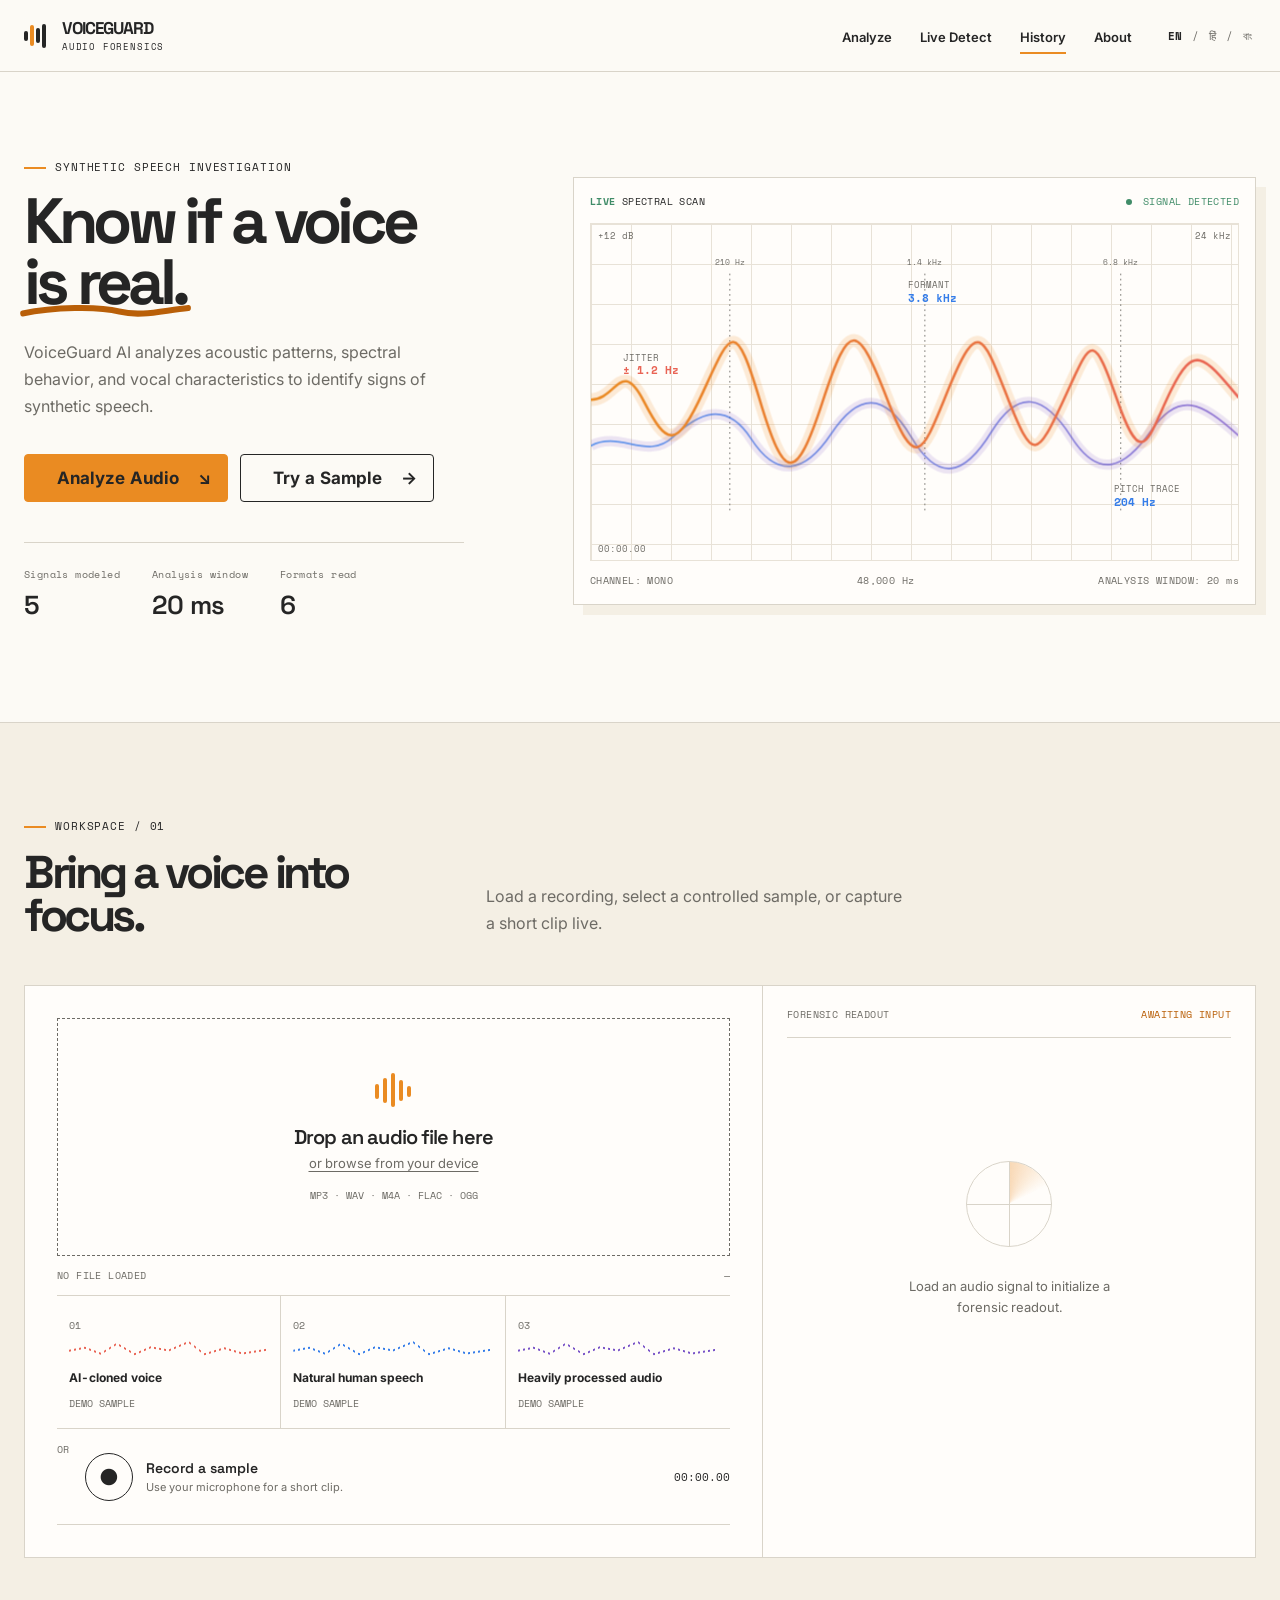
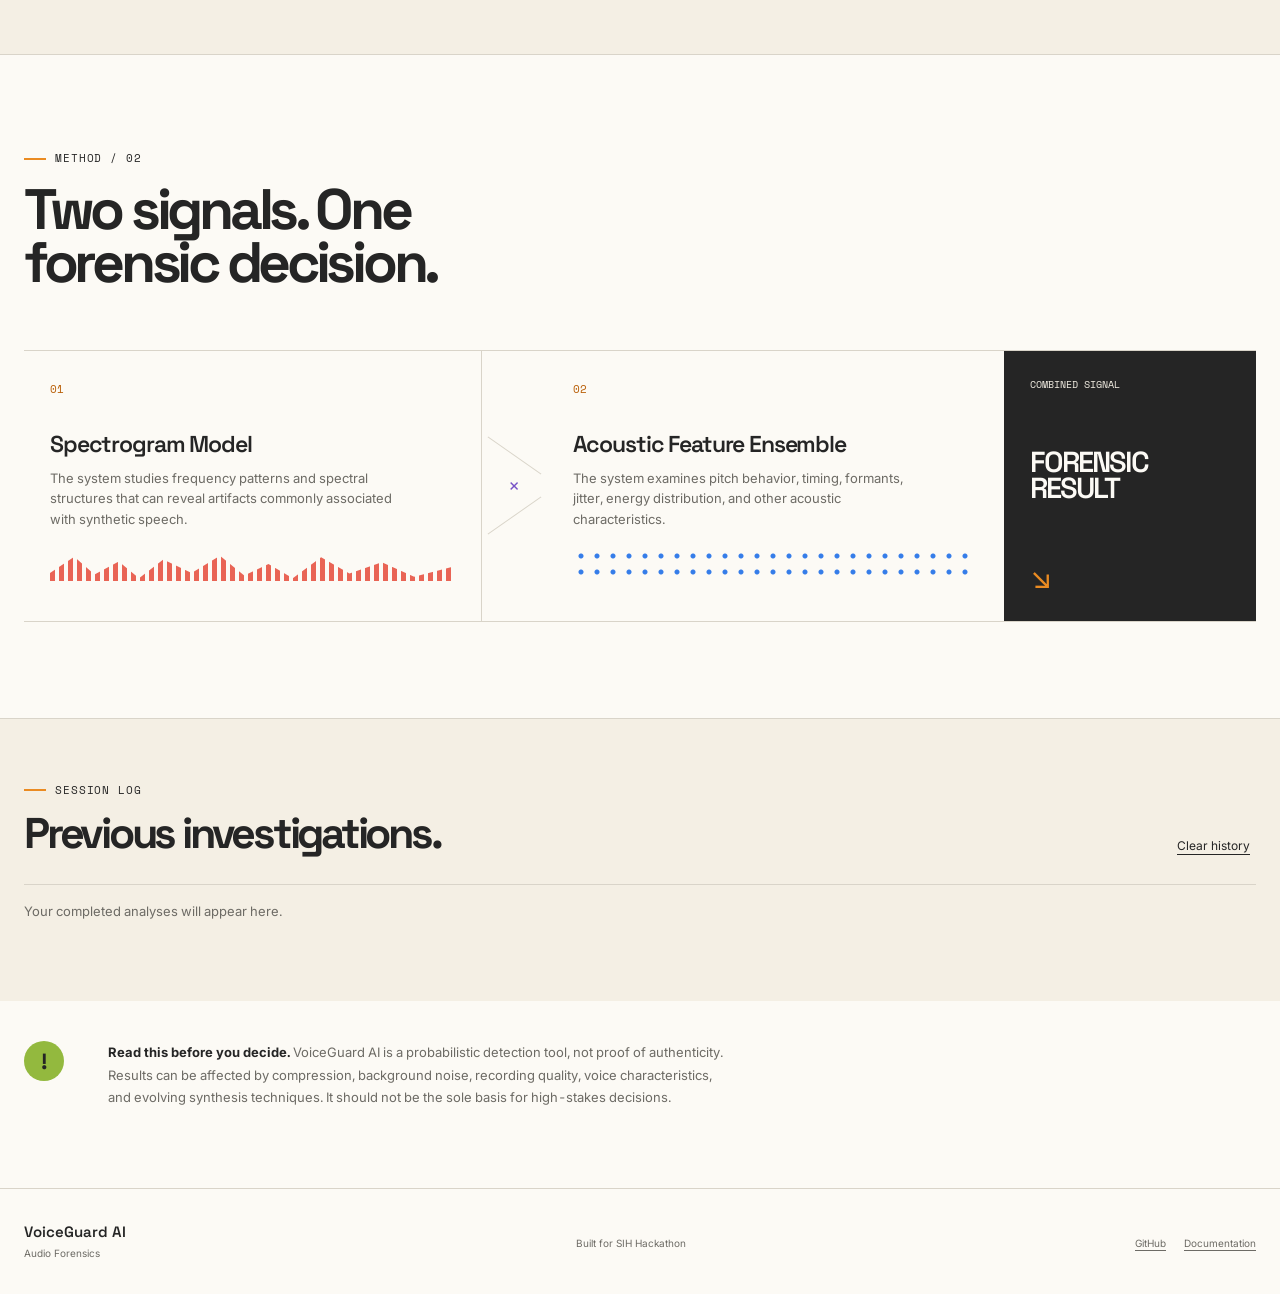
==== commit 437ce401: "Update fmt.Println message from 'Hello' to 'Goodbye'" ====
--- a/index.html
+++ b/index.html
@@ -13,22 +13,69 @@
 </head>
 <body>
   <header class="site-header">
-    <a class="brand" href="#top" aria-label="VoiceGuard AI home"><span class="brand-mark" aria-hidden="true"><i></i><i></i><i></i><i></i></span><span><strong>VOICEGUARD</strong><small>AUDIO FORENSICS</small></span></a>
-    <nav class="main-nav" aria-label="Main navigation"><a class="is-active" href="#analyze" aria-current="page">Analyze</a><a href="#live-detect">Live Detect</a><a href="#history">History</a><a href="#about">About</a></nav>
-    <div class="languages" aria-label="Language selector"><button class="is-selected" data-lang="en" type="button" aria-pressed="true" aria-label="English">EN</button><span>/</span><button data-lang="hi" type="button" aria-pressed="false" aria-label="Hindi">हिं</button><span>/</span><button data-lang="bn" type="button" aria-pressed="false" aria-label="Bengali">বাং</button></div>
+    <a class="brand" href="#top" aria-label="VoiceGuard AI home">
+      <span class="brand-mark" aria-hidden="true"><i></i><i></i><i></i><i></i></span>
+      <span><strong>VOICEGUARD</strong><small>AUDIO FORENSICS</small></span>
+    </a>
+    <nav class="main-nav" aria-label="Main navigation">
+      <a class="is-active" href="#analyze" aria-current="page">Analyze</a>
+      <a href="#live-detect">Live Detect</a>
+      <a href="#history">History</a>
+      <a href="#about">About</a>
+    </nav>
+    <div class="languages" aria-label="Language selector">
+      <button class="is-selected" data-lang="en" type="button" aria-pressed="true" aria-label="English">EN</button>
+      <span>/</span>
+      <button data-lang="hi" type="button" aria-pressed="false" aria-label="Hindi">हिं</button>
+      <span>/</span>
+      <button data-lang="bn" type="button" aria-pressed="false" aria-label="Bengali">বাং</button>
+    </div>
   </header>
 
   <main id="top">
     <section class="hero" aria-labelledby="hero-title">
-      <div class="hero-copy"><p class="eyebrow"><span></span> <span class="translatable" data-key="heroEyebrow">SYNTHETIC SPEECH INVESTIGATION</span></p><h1 id="hero-title"><span class="glitch-text" data-text="Know if a voice">Know if a voice</span><br /><span class="headline-mark"><span class="translatable" data-key="heroMark">is real.</span><svg class="headline-underline" viewBox="0 0 210 14" preserveAspectRatio="none" aria-hidden="true"><path pathLength="1" d="M2 9.5C40 3 96 2 122 7.5C150 13 178 6 208 4" /></svg></span></h1><p class="hero-text translatable" data-key="heroText">VoiceGuard AI analyzes acoustic patterns, spectral behavior, and vocal characteristics to identify signs of synthetic speech.</p><div class="hero-actions"><a class="btn btn-primary" href="#analyze"><span class="translatable" data-key="analyzeBtn">Analyze Audio</span> <span aria-hidden="true">↘</span></a><button class="btn btn-secondary" id="heroSample" type="button"><span class="translatable" data-key="trySampleBtn">Try a Sample</span> <span aria-hidden="true">→</span></button></div><dl class="hero-stats"><div><dt class="translatable" data-key="statSignals">Signals modeled</dt><dd>2</dd></div><div><dt class="translatable" data-key="statWindow">Analysis window</dt><dd>20 ms</dd></div><div><dt class="translatable" data-key="statFormats">Formats read</dt><dd>5</dd></div></dl></div>
+      <div class="hero-copy">
+        <p class="eyebrow"><span></span> <span class="translatable" data-key="heroEyebrow">SYNTHETIC SPEECH INVESTIGATION</span></p>
+        <h1 id="hero-title"><span class="glitch-text" data-text="Know if a voice">Know if a voice</span><br /><span class="headline-mark"><span class="translatable" data-key="heroMark">is real.</span><svg class="headline-underline" viewBox="0 0 210 14" preserveAspectRatio="none" aria-hidden="true"><path pathLength="1" d="M2 9.5C40 3 96 2 122 7.5C150 13 178 6 208 4" /></svg></span></h1>
+        <p class="hero-text translatable" data-key="heroText">VoiceGuard AI analyzes acoustic patterns, spectral behavior, and vocal characteristics to identify signs of synthetic speech.</p>
+        <div class="hero-actions">
+          <a class="btn btn-primary" href="#analyze"><span class="translatable" data-key="analyzeBtn">Analyze Audio</span> <span aria-hidden="true">↘</span></a>
+          <button class="btn btn-secondary" id="heroSample" type="button"><span class="translatable" data-key="trySampleBtn">Try a Sample</span> <span aria-hidden="true">→</span></button>
+        </div>
+        <dl class="hero-stats">
+          <div><dt class="translatable" data-key="statSignals">Signals modeled</dt><dd>5</dd></div>
+          <div><dt class="translatable" data-key="statWindow">Analysis window</dt><dd>20 ms</dd></div>
+          <div><dt class="translatable" data-key="statFormats">Formats read</dt><dd>6</dd></div>
+        </dl>
+      </div>
+
       <figure class="hero-instrument" aria-label="Animated audio signal analysis visualization">
-        <div class="instrument-top"><span><span class="live-label">LIVE</span> SPECTRAL SCAN</span><span class="signal-state"><i><b></b></i> SIGNAL DETECTED</span></div>
-        <div class="signal-grid"><span class="grid-label label-y">+12 dB</span><span class="grid-label label-x">00:00.00</span><span class="grid-label label-r">24 kHz</span>
+        <div class="instrument-top">
+          <span><span class="live-label">LIVE</span> SPECTRAL SCAN</span>
+          <span class="signal-state"><i><b></b></i> SIGNAL DETECTED</span>
+        </div>
+        <div class="signal-grid">
+          <span class="grid-label label-y">+12 dB</span>
+          <span class="grid-label label-x">00:00.00</span>
+          <span class="grid-label label-r">24 kHz</span>
           <svg class="signal-trace" viewBox="0 0 760 338" role="img" aria-label="A waveform being scanned">
             <defs>
-              <linearGradient id="waveColor" x1="0" x2="1"><stop class="wave-start" offset="0"/><stop class="wave-end" offset="1"/></linearGradient>
-              <linearGradient id="formantColor" x1="0" x2="1"><stop class="formant-start" offset="0"/><stop class="formant-end" offset="1"/></linearGradient>
-              <clipPath id="scanClip"><rect class="scan-reveal" x="0" y="0" width="0" height="338" /></clipPath>
+              <linearGradient id="waveColor" x1="0" x2="1">
+                <stop class="wave-start" offset="0" stop-color="var(--accent, #e8850c)"/>
+                <stop class="wave-end" offset="1" stop-color="var(--coral, #f87171)"/>
+              </linearGradient>
+              <linearGradient id="formantColor" x1="0" x2="1">
+                <stop class="formant-start" offset="0" stop-color="var(--blue, #3b82f6)"/>
+                <stop class="formant-end" offset="1" stop-color="var(--violet, #8b5cf6)"/>
+              </linearGradient>
+              <linearGradient id="scannerBeam" x1="0" y1="0" x2="0" y2="1">
+                <stop offset="0%" stop-color="#e8850c" stop-opacity="0.1"/>
+                <stop offset="50%" stop-color="#e8850c" stop-opacity="0.9"/>
+                <stop offset="100%" stop-color="#f87171" stop-opacity="0.2"/>
+              </linearGradient>
+              <clipPath id="scanClip">
+                <rect class="scan-reveal" x="0" y="0" width="0" height="338" />
+              </clipPath>
             </defs>
             <g class="spectrogram" clip-path="url(#scanClip)">
               <rect x="22" y="78" width="14" height="126"/><rect x="45" y="129" width="14" height="75"/><rect x="68" y="102" width="14" height="102"/><rect x="91" y="154" width="14" height="50"/><rect x="114" y="66" width="14" height="138"/><rect x="137" y="111" width="14" height="93"/><rect x="160" y="141" width="14" height="63"/><rect x="183" y="52" width="14" height="152"/><rect x="206" y="118" width="14" height="86"/><rect x="229" y="79" width="14" height="125"/><rect x="252" y="145" width="14" height="59"/><rect x="275" y="94" width="14" height="110"/><rect x="298" y="125" width="14" height="79"/><rect x="321" y="62" width="14" height="142"/><rect x="344" y="152" width="14" height="52"/><rect x="367" y="107" width="14" height="97"/><rect x="390" y="133" width="14" height="71"/><rect x="413" y="85" width="14" height="119"/><rect x="436" y="151" width="14" height="53"/><rect x="459" y="69" width="14" height="135"/><rect x="482" y="116" width="14" height="88"/><rect x="505" y="141" width="14" height="63"/><rect x="528" y="96" width="14" height="108"/><rect x="551" y="132" width="14" height="72"/><rect x="574" y="73" width="14" height="131"/><rect x="597" y="124" width="14" height="80"/><rect x="620" y="102" width="14" height="102"/><rect x="643" y="151" width="14" height="53"/><rect x="666" y="88" width="14" height="116"/><rect x="689" y="128" width="14" height="76"/><rect x="712" y="105" width="14" height="99"/>
@@ -42,45 +89,214 @@
             <path class="formant-path" pathLength="1" d="M0,232 C34,214 66,250 96,222 S158,178 188,224 S250,266 282,218 S344,168 376,222 S438,268 470,216 S532,172 564,222 S626,260 658,214 S716,180 760,220" />
             <path class="wave-shadow" d="M0,178 C30,178 35,128 62,180 S100,238 132,168 S169,81 198,178 S240,278 272,180 S313,88 348,178 S389,240 422,160 S461,105 490,178 S523,247 555,178 S588,93 618,179 S654,222 681,167 S719,126 760,175" />
             <path class="wave-path" pathLength="1" d="M0,178 C30,178 35,128 62,180 S100,238 132,168 S169,81 198,178 S240,278 272,180 S313,88 348,178 S389,240 422,160 S461,105 490,178 S523,247 555,178 S588,93 618,179 S654,222 681,167 S719,126 760,175" />
-            <line class="scanner" x1="0" y1="22" x2="0" y2="316"/><circle class="scan-dot" cx="0" cy="178" r="6"/><circle class="scan-dot-ring" cx="0" cy="178" r="6"/>
+            <line class="scanner" x1="0" y1="22" x2="0" y2="316"/>
+            <circle class="scan-dot-ring" cx="0" cy="178" r="14"/>
+            <circle class="scan-dot" cx="0" cy="178" r="6"/>
           </svg>
-          <div class="signal-note note-one">FORMANT<br /><b>3.8 kHz</b></div><div class="signal-note note-two">PITCH TRACE<br /><b>204 Hz</b></div><div class="signal-note note-three">JITTER<br /><b>± 1.2 Hz</b></div>
-        </div>
-        <figcaption><span>CHANNEL: MONO</span><span>48,000 Hz</span><span>ANALYSIS WINDOW: 20 ms</span></figcaption>
+          <div class="signal-note note-one">FORMANT<br /><b>3.8 kHz</b></div>
+          <div class="signal-note note-two">PITCH TRACE<br /><b>204 Hz</b></div>
+          <div class="signal-note note-three">JITTER<br /><b>± 1.2 Hz</b></div>
+        </div>
+        <figcaption>
+          <span>CHANNEL: MONO</span>
+          <span>48,000 Hz</span>
+          <span>ANALYSIS WINDOW: 20 ms</span>
+        </figcaption>
       </figure>
     </section>
 
     <section class="workspace" id="analyze" aria-labelledby="analyze-title">
-      <div class="section-intro"><p class="eyebrow"><span></span> <span class="translatable" data-key="workspaceEyebrow">WORKSPACE / 01</span></p><h2 id="analyze-title" class="translatable" data-key="workspaceTitle">Bring a voice into focus.</h2><p class="translatable" data-key="workspaceDesc">Load a recording, select a controlled sample, or capture a short clip live.</p></div>
+      <div class="section-intro">
+        <p class="eyebrow"><span></span> <span class="translatable" data-key="workspaceEyebrow">WORKSPACE / 01</span></p>
+        <h2 id="analyze-title" class="translatable" data-key="workspaceTitle">Bring a voice into focus.</h2>
+        <p class="translatable" data-key="workspaceDesc">Load a recording, select a controlled sample, or capture a short clip live.</p>
+      </div>
+
       <div class="instrument-workbench">
         <div class="input-column">
           <div class="drop-zone" id="dropZone" role="button" tabindex="0" aria-label="Drop an audio file or browse from device" aria-controls="fileMeta">
-            <input id="audioInput" type="file" accept="audio/mpeg,audio/wav,audio/x-m4a,audio/flac,audio/ogg" hidden />
-            <svg viewBox="0 0 70 58" aria-hidden="true"><path d="M5 39h10V20h8v30H15v-7H5zM29 9h8v40h-8zM43 18h8v22h-8zM57 2h8v54h-8z" /></svg>
-            <strong id="filePrompt" class="translatable" data-key="dropPrompt">Drop an audio file here</strong><span class="translatable" data-key="dropSub">or browse from your device</span><small>MP3 · WAV · M4A · FLAC · OGG</small>
-          </div>
-          <div class="file-meta" id="fileMeta" aria-live="polite"><span>NO FILE LOADED</span><span>—</span></div>
-          <div class="sample-row" aria-label="Demo audio samples"><button class="sample-card" data-sample="clone" type="button" aria-pressed="false"><span class="sample-number">01</span><span class="mini-wave wave-coral"></span><b>AI-cloned voice</b><small class="translatable" data-key="sampleLabel">DEMO SAMPLE</small></button><button class="sample-card" data-sample="human" type="button" aria-pressed="false"><span class="sample-number">02</span><span class="mini-wave wave-blue"></span><b>Natural human speech</b><small class="translatable" data-key="sampleLabel">DEMO SAMPLE</small></button><button class="sample-card" data-sample="processed" type="button" aria-pressed="false"><span class="sample-number">03</span><span class="mini-wave wave-violet"></span><b>Heavily processed audio</b><small class="translatable" data-key="sampleLabel">DEMO SAMPLE</small></button></div>
-          <div class="record-row" id="live-detect"><span class="or-label translatable" data-key="orLabel">OR</span><button class="record-button" id="recordButton" type="button" aria-label="Start recording" aria-pressed="false"><span class="mic-icon" aria-hidden="true">●</span></button><div><strong id="recordLabel"><span class="rec-dot" aria-hidden="true"></span><span id="recordLabelText" class="translatable" data-key="recordPrompt">Record a sample</span></strong><p id="recordDetail" class="translatable" data-key="recordDesc">Use your microphone for a short clip.</p></div><time id="recordTimer">00:00.00</time><canvas id="liveWave" width="170" height="40" aria-label="Live microphone amplitude display"></canvas></div>
+            <input id="audioInput" type="file" accept="audio/mpeg,audio/wav,audio/x-m4a,audio/flac,audio/ogg,audio/webm,audio/aac" hidden />
+            <svg class="drop-icon" viewBox="0 0 44 38" width="44" height="38" aria-hidden="true">
+              <rect x="3" y="13" width="4" height="15" rx="2" />
+              <rect x="11" y="7" width="4" height="25" rx="2" />
+              <rect x="19" y="2" width="4" height="34" rx="2" />
+              <rect x="27" y="9" width="4" height="21" rx="2" />
+              <rect x="35" y="15" width="4" height="11" rx="2" />
+            </svg>
+            <strong id="filePrompt" class="translatable" data-key="dropPrompt">Drop an audio file here</strong>
+            <span class="translatable" data-key="dropSub">or browse from your device</span>
+            <small>MP3 · WAV · M4A · FLAC · OGG</small>
+          </div>
+          <div class="file-meta" id="fileMeta" aria-live="polite">
+            <span>NO FILE LOADED</span><span>—</span>
+          </div>
+
+          <div class="sample-row" aria-label="Demo audio samples">
+            <button class="sample-card" data-sample="clone" type="button" aria-pressed="false">
+              <span class="sample-number">01</span>
+              <span class="mini-wave wave-coral" aria-hidden="true"></span>
+              <b>AI-cloned voice</b>
+              <small class="translatable" data-key="sampleLabel">DEMO SAMPLE</small>
+            </button>
+            <button class="sample-card" data-sample="human" type="button" aria-pressed="false">
+              <span class="sample-number">02</span>
+              <span class="mini-wave wave-blue" aria-hidden="true"></span>
+              <b>Natural human speech</b>
+              <small class="translatable" data-key="sampleLabel">DEMO SAMPLE</small>
+            </button>
+            <button class="sample-card" data-sample="processed" type="button" aria-pressed="false">
+              <span class="sample-number">03</span>
+              <span class="mini-wave wave-violet" aria-hidden="true"></span>
+              <b>Heavily processed audio</b>
+              <small class="translatable" data-key="sampleLabel">DEMO SAMPLE</small>
+            </button>
+          </div>
+
+          <div class="record-row" id="live-detect">
+            <span class="or-label translatable" data-key="orLabel">OR</span>
+            <button class="record-button" id="recordButton" type="button" aria-label="Start recording" aria-pressed="false">
+              <span class="mic-icon" aria-hidden="true">●</span>
+            </button>
+            <div>
+              <strong id="recordLabel"><span class="rec-dot" aria-hidden="true"></span><span id="recordLabelText" class="translatable" data-key="recordPrompt">Record a sample</span></strong>
+              <p id="recordDetail" class="translatable" data-key="recordDesc">Use your microphone for a short clip.</p>
+            </div>
+            <time id="recordTimer">00:00.00</time>
+            <canvas id="liveWave" width="170" height="40" aria-label="Live microphone amplitude display"></canvas>
+          </div>
+
           <audio id="audioPreview" controls hidden></audio>
-          <button class="btn btn-primary analyze-button" id="analyzeButton" type="button" hidden style="display:none;"><span class="translatable" data-key="analyzeVoiceBtn">Analyze Voice</span> <span aria-hidden="true">↗</span></button>
-        </div>
-        <aside class="readout" aria-live="polite" aria-labelledby="readout-title"><div class="readout-head"><span id="readout-title" class="translatable" data-key="readoutTitle">FORENSIC READOUT</span><span id="readoutStatus" class="translatable" data-key="statusAwaiting">AWAITING INPUT</span></div>
-          <div class="empty-readout" id="emptyReadout"><div class="reticle" aria-hidden="true"><span class="radar-beam"></span><span class="sonar-ring"></span></div><p class="translatable" data-key="emptyPrompt">Load an audio signal to initialize a forensic readout.</p></div>
-          <div class="loading-readout" id="loadingReadout" hidden><div class="progress-track" role="progressbar" aria-valuemin="0" aria-valuemax="100" aria-valuenow="0"><i id="progressLine"></i></div><p id="analysisStage" class="translatable" data-key="uploadReceived">Upload received…</p><small class="translatable" data-key="demoDisclaimer">DEMO SIMULATION — NO LIVE MODEL IS RUNNING</small></div>
-          <div class="result-readout" id="resultReadout" hidden><div class="verdict-row"><div><small class="translatable" data-key="verdictLabel">VERDICT</small><strong id="verdictText">LIKELY SYNTHETIC</strong></div><span id="verdictTag">ELEVATED RISK</span></div><div class="score-and-meta"><div class="gauge-wrap"><svg class="gauge-svg" viewBox="0 0 160 160" aria-label="Risk score gauge"><circle class="gauge-bg" cx="80" cy="80" r="63"/><circle class="gauge-value" id="gaugeValue" cx="80" cy="80" r="63"/><text x="80" y="74" id="gaugeScore">78</text><text x="80" y="96">/ 100</text></svg><span class="translatable" data-key="riskScoreLabel">RISK SCORE</span></div><dl class="tech-meta"><div><dt class="translatable" data-key="dtConfidence">Confidence</dt><dd id="confidence">94%</dd></div><div><dt class="translatable" data-key="dtAgreement">Model agreement</dt><dd id="agreement">87%</dd></div><div><dt class="translatable" data-key="dtDuration">Audio duration</dt><dd id="duration">00:18.42</dd></div><div><dt class="translatable" data-key="dtRate">Sample rate</dt><dd id="rate">48 kHz</dd></div><div><dt class="translatable" data-key="dtRange">Frequency range</dt><dd id="range">0–24 kHz</dd></div></dl></div>
-            <details class="evidence" open><summary><span class="translatable" data-key="evidenceLabel">Forensic Evidence</span> <span class="evidence-toggle" aria-hidden="true">+</span></summary><div id="evidenceRows"></div></details><button class="btn btn-secondary report-button" id="reportButton" type="button" disabled><span class="translatable" data-key="downloadReportBtn">Download Report</span> <span aria-hidden="true">↓</span></button>
+          <button class="btn btn-primary analyze-button" id="analyzeButton" type="button" hidden style="display:none;">
+            <span class="translatable" data-key="analyzeVoiceBtn">Analyze Voice</span> <span aria-hidden="true">↗</span>
+          </button>
+        </div>
+
+        <aside class="readout" aria-live="polite" aria-labelledby="readout-title">
+          <div class="readout-head">
+            <span id="readout-title" class="translatable" data-key="readoutTitle">FORENSIC READOUT</span>
+            <span id="readoutStatus" class="translatable" data-key="statusAwaiting">AWAITING INPUT</span>
+          </div>
+          
+          <div class="empty-readout" id="emptyReadout">
+            <div class="reticle" aria-hidden="true">
+              <span class="radar-beam"></span>
+              <span class="sonar-ring"></span>
+              <span class="sonar-ring sonar-ring-2"></span>
+              <span class="reticle-crosshair"></span>
+            </div>
+            <p class="translatable" data-key="emptyPrompt">Load an audio signal to initialize a forensic readout.</p>
+          </div>
+
+          <div class="loading-readout" id="loadingReadout" hidden>
+            <div class="progress-track" role="progressbar" aria-valuemin="0" aria-valuemax="100" aria-valuenow="0">
+              <i id="progressLine"></i>
+            </div>
+            <p id="analysisStage" class="translatable" data-key="uploadReceived">Upload received…</p>
+            <small class="translatable" data-key="demoDisclaimer">DEMO SIMULATION — NO LIVE MODEL IS RUNNING</small>
+          </div>
+
+          <div class="result-readout" id="resultReadout" hidden>
+            <div class="verdict-row">
+              <div>
+                <small class="translatable" data-key="verdictLabel">VERDICT</small>
+                <strong id="verdictText">LIKELY SYNTHETIC</strong>
+              </div>
+              <span id="verdictTag">ELEVATED RISK</span>
+            </div>
+            <div class="score-and-meta">
+              <div class="gauge-wrap">
+                <svg class="gauge-svg" viewBox="0 0 160 160" aria-label="Risk score gauge">
+                  <circle class="gauge-bg" cx="80" cy="80" r="63"/>
+                  <circle class="gauge-value" id="gaugeValue" cx="80" cy="80" r="63"/>
+                  <text x="80" y="74" id="gaugeScore">78</text>
+                  <text x="80" y="96">/ 100</text>
+                </svg>
+                <span class="translatable" data-key="riskScoreLabel">RISK SCORE</span>
+              </div>
+              <dl class="tech-meta">
+                <div><dt class="translatable" data-key="dtConfidence">Confidence</dt><dd id="confidence">94%</dd></div>
+                <div><dt class="translatable" data-key="dtAgreement">Model agreement</dt><dd id="agreement">87%</dd></div>
+                <div><dt class="translatable" data-key="dtDuration">Audio duration</dt><dd id="duration">00:18.42</dd></div>
+                <div><dt class="translatable" data-key="dtRate">Sample rate</dt><dd id="rate">48 kHz</dd></div>
+                <div><dt class="translatable" data-key="dtRange">Frequency range</dt><dd id="range">0–24 kHz</dd></div>
+              </dl>
+            </div>
+            <details class="evidence" open>
+              <summary><span class="translatable" data-key="evidenceLabel">Forensic Evidence</span> <span class="evidence-toggle" aria-hidden="true">+</span></summary>
+              <div id="evidenceRows"></div>
+            </details>
+            <button class="btn btn-secondary report-button" id="reportButton" type="button" disabled>
+              <span class="translatable" data-key="downloadReportBtn">Download Report</span> <span aria-hidden="true">↓</span>
+            </button>
           </div>
         </aside>
       </div>
     </section>
 
-    <section class="method" id="about" aria-labelledby="method-title"><div class="method-heading"><p class="eyebrow"><span></span> <span class="translatable" data-key="methodEyebrow">METHOD / 02</span></p><h2 id="method-title" class="translatable" data-key="methodTitle">Two signals. One<br />forensic decision.</h2></div><div class="method-diagram"><article><span>01</span><h3 class="translatable" data-key="specModelTitle">Spectrogram Model</h3><p class="translatable" data-key="specModelDesc">The system studies frequency patterns and spectral structures that can reveal artifacts commonly associated with synthetic speech.</p><div class="spectrum-bars" aria-hidden="true"></div></article><div class="converge" aria-hidden="true"><i></i><b>×</b><i></i></div><article><span>02</span><h3 class="translatable" data-key="acousticModelTitle">Acoustic Feature Ensemble</h3><p class="translatable" data-key="acousticModelDesc">The system examines pitch behavior, timing, formants, jitter, energy distribution, and other acoustic characteristics.</p><div class="feature-dots" aria-hidden="true"></div></article><div class="forensic-output"><small class="translatable" data-key="combinedSignalLabel">COMBINED SIGNAL</small><strong class="translatable" data-key="forensicResultLabel">FORENSIC<br />RESULT</strong><span>↘</span></div></div></section>
-
-    <section class="history" id="history" aria-labelledby="history-title"><div class="history-head"><div><p class="eyebrow"><span></span> <span class="translatable" data-key="sessionLogEyebrow">SESSION LOG</span></p><h2 id="history-title" class="translatable" data-key="historyTitle">Previous investigations.</h2></div><button class="text-button translatable" id="clearHistory" data-key="clearHistoryBtn" type="button">Clear history</button></div><div class="history-list" id="historyList"><p class="history-empty translatable" data-key="historyEmpty">Your completed analyses will appear here.</p></div></section>
-    <aside class="trust-note"><span aria-hidden="true">!</span><p><strong class="translatable" data-key="trustTitle">Read this before you decide.</strong> <span class="translatable" data-key="trustText">VoiceGuard AI is a probabilistic detection tool, not proof of authenticity. Results can be affected by compression, background noise, recording quality, voice characteristics, and evolving synthesis techniques. It should not be the sole basis for high-stakes decisions.</span></p></aside>
+    <section class="method" id="about" aria-labelledby="method-title">
+      <div class="method-heading">
+        <p class="eyebrow"><span></span> <span class="translatable" data-key="methodEyebrow">METHOD / 02</span></p>
+        <h2 id="method-title" class="translatable" data-key="methodTitle">Two signals. One<br />forensic decision.</h2>
+      </div>
+      <div class="method-diagram">
+        <article>
+          <span>01</span>
+          <h3 class="translatable" data-key="specModelTitle">Spectrogram Model</h3>
+          <p class="translatable" data-key="specModelDesc">The system studies frequency patterns and spectral structures that can reveal artifacts commonly associated with synthetic speech.</p>
+          <div class="spectrum-bars" aria-hidden="true">
+            <span></span><span></span><span></span><span></span><span></span><span></span><span></span><span></span>
+          </div>
+        </article>
+        <div class="converge" aria-hidden="true">
+          <i></i><b>×</b><i></i>
+        </div>
+        <article>
+          <span>02</span>
+          <h3 class="translatable" data-key="acousticModelTitle">Acoustic Feature Ensemble</h3>
+          <p class="translatable" data-key="acousticModelDesc">The system examines pitch behavior, timing, formants, jitter, energy distribution, and other acoustic characteristics.</p>
+          <div class="feature-dots" aria-hidden="true">
+            <span></span><span></span><span></span><span></span>
+          </div>
+        </article>
+        <div class="forensic-output">
+          <small class="translatable" data-key="combinedSignalLabel">COMBINED SIGNAL</small>
+          <strong class="translatable" data-key="forensicResultLabel">FORENSIC<br />RESULT</strong>
+          <span>↘</span>
+        </div>
+      </div>
+    </section>
+
+    <section class="history" id="history" aria-labelledby="history-title">
+      <div class="history-head">
+        <div>
+          <p class="eyebrow"><span></span> <span class="translatable" data-key="sessionLogEyebrow">SESSION LOG</span></p>
+          <h2 id="history-title" class="translatable" data-key="historyTitle">Previous investigations.</h2>
+        </div>
+        <button class="text-button translatable" id="clearHistory" data-key="clearHistoryBtn" type="button">Clear history</button>
+      </div>
+      <div class="history-list" id="historyList">
+        <p class="history-empty translatable" data-key="historyEmpty">Your completed analyses will appear here.</p>
+      </div>
+    </section>
+
+    <aside class="trust-note">
+      <span class="trust-icon" aria-hidden="true">!</span>
+      <p><strong class="translatable" data-key="trustTitle">Read this before you decide.</strong> <span class="translatable" data-key="trustText">VoiceGuard AI is a probabilistic detection tool, not proof of authenticity. Results can be affected by compression, background noise, recording quality, voice characteristics, and evolving synthesis techniques. It should not be the sole basis for high-stakes decisions.</span></p>
+    </aside>
   </main>
-  <footer><div><strong>VoiceGuard AI</strong><span class="translatable" data-key="footerSubtitle">Audio Forensics</span></div><p class="translatable" data-key="footerHackathon">Built for SIH Hackathon</p><nav aria-label="Footer navigation"><a href="https://github.com/supriyakarmakarr/VoiceGuard-AI" target="_blank" rel="noopener noreferrer">GitHub</a><a href="#about" class="translatable" data-key="footerDocs">Documentation</a></nav></footer>
+
+  <footer>
+    <div>
+      <strong>VoiceGuard AI</strong>
+      <span class="translatable" data-key="footerSubtitle">Audio Forensics</span>
+    </div>
+    <p class="translatable" data-key="footerHackathon">Built for SIH Hackathon</p>
+    <nav aria-label="Footer navigation">
+      <a href="https://github.com/supriyakarmakarr/VoiceGuard-AI" target="_blank" rel="noopener noreferrer">GitHub</a>
+      <a href="#about" class="translatable" data-key="footerDocs">Documentation</a>
+    </nav>
+  </footer>
+
   <script src="script.js"></script>
 </body>
 </html>
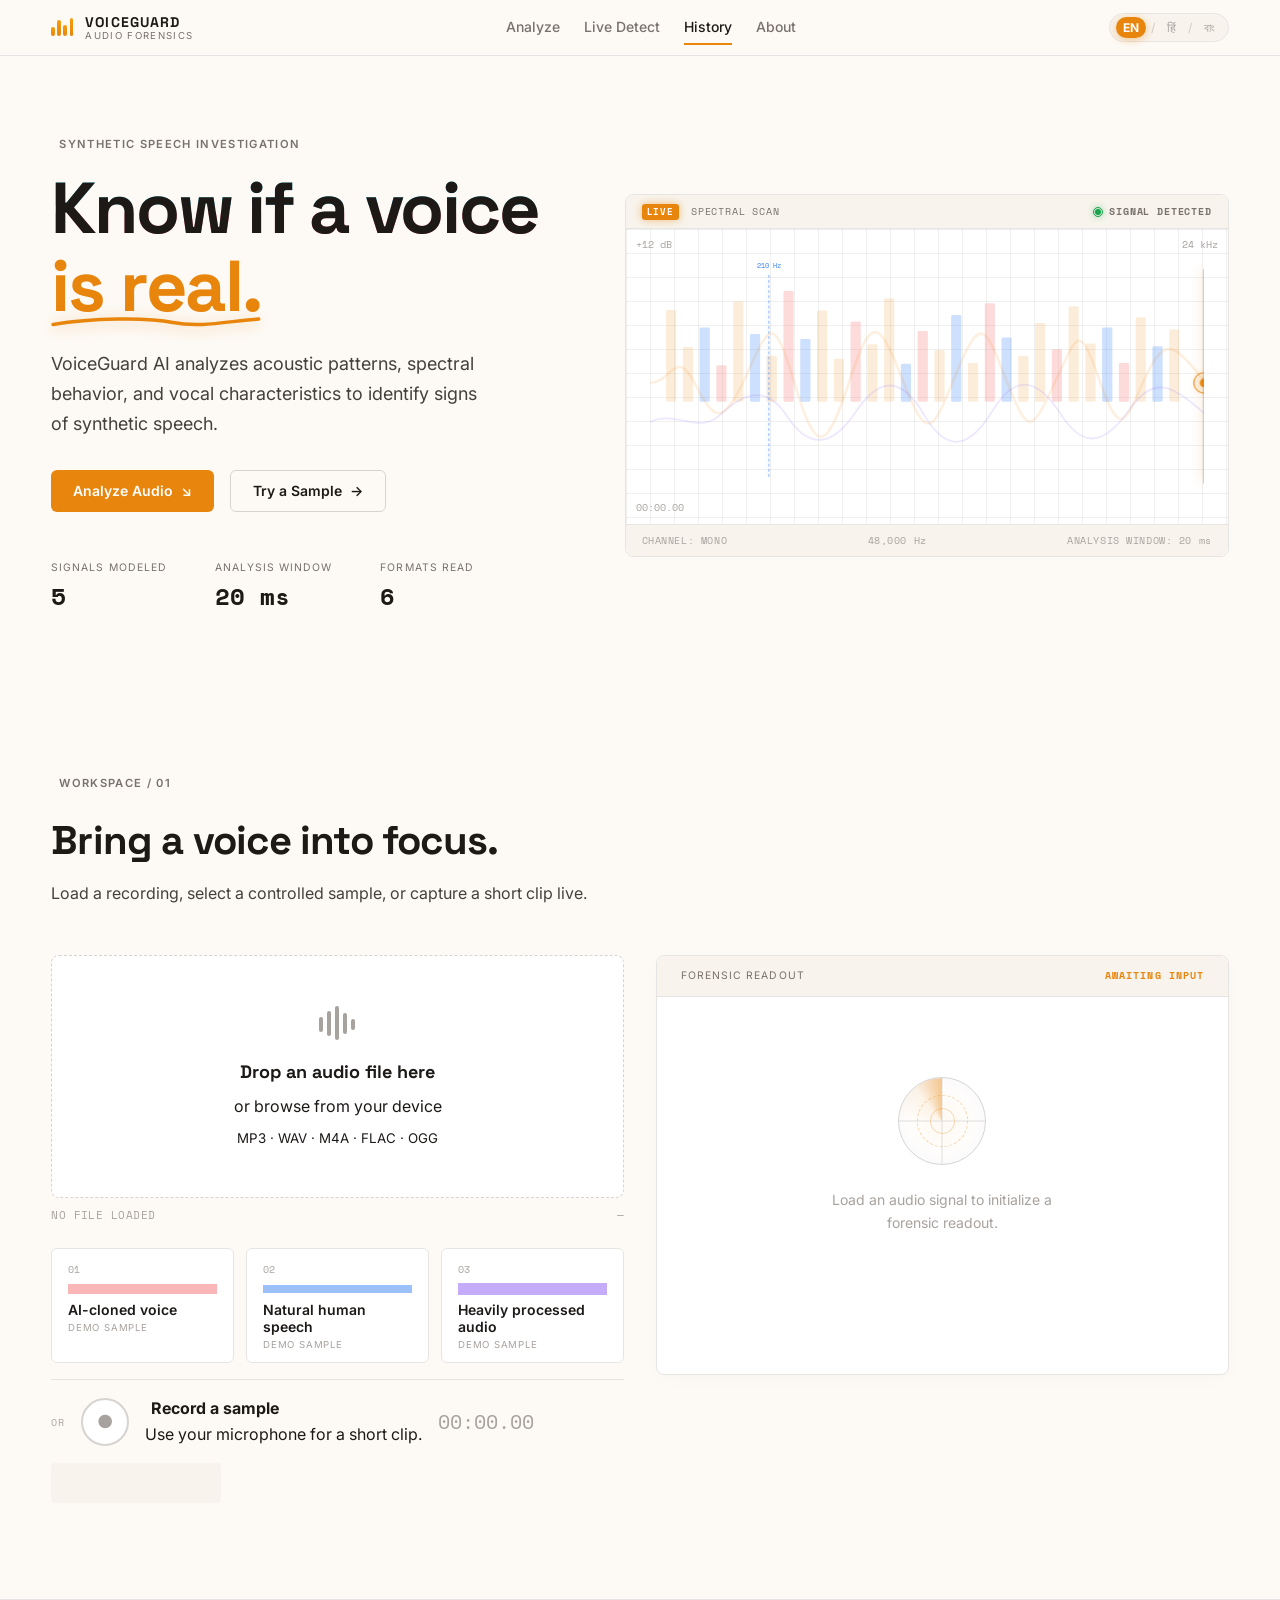
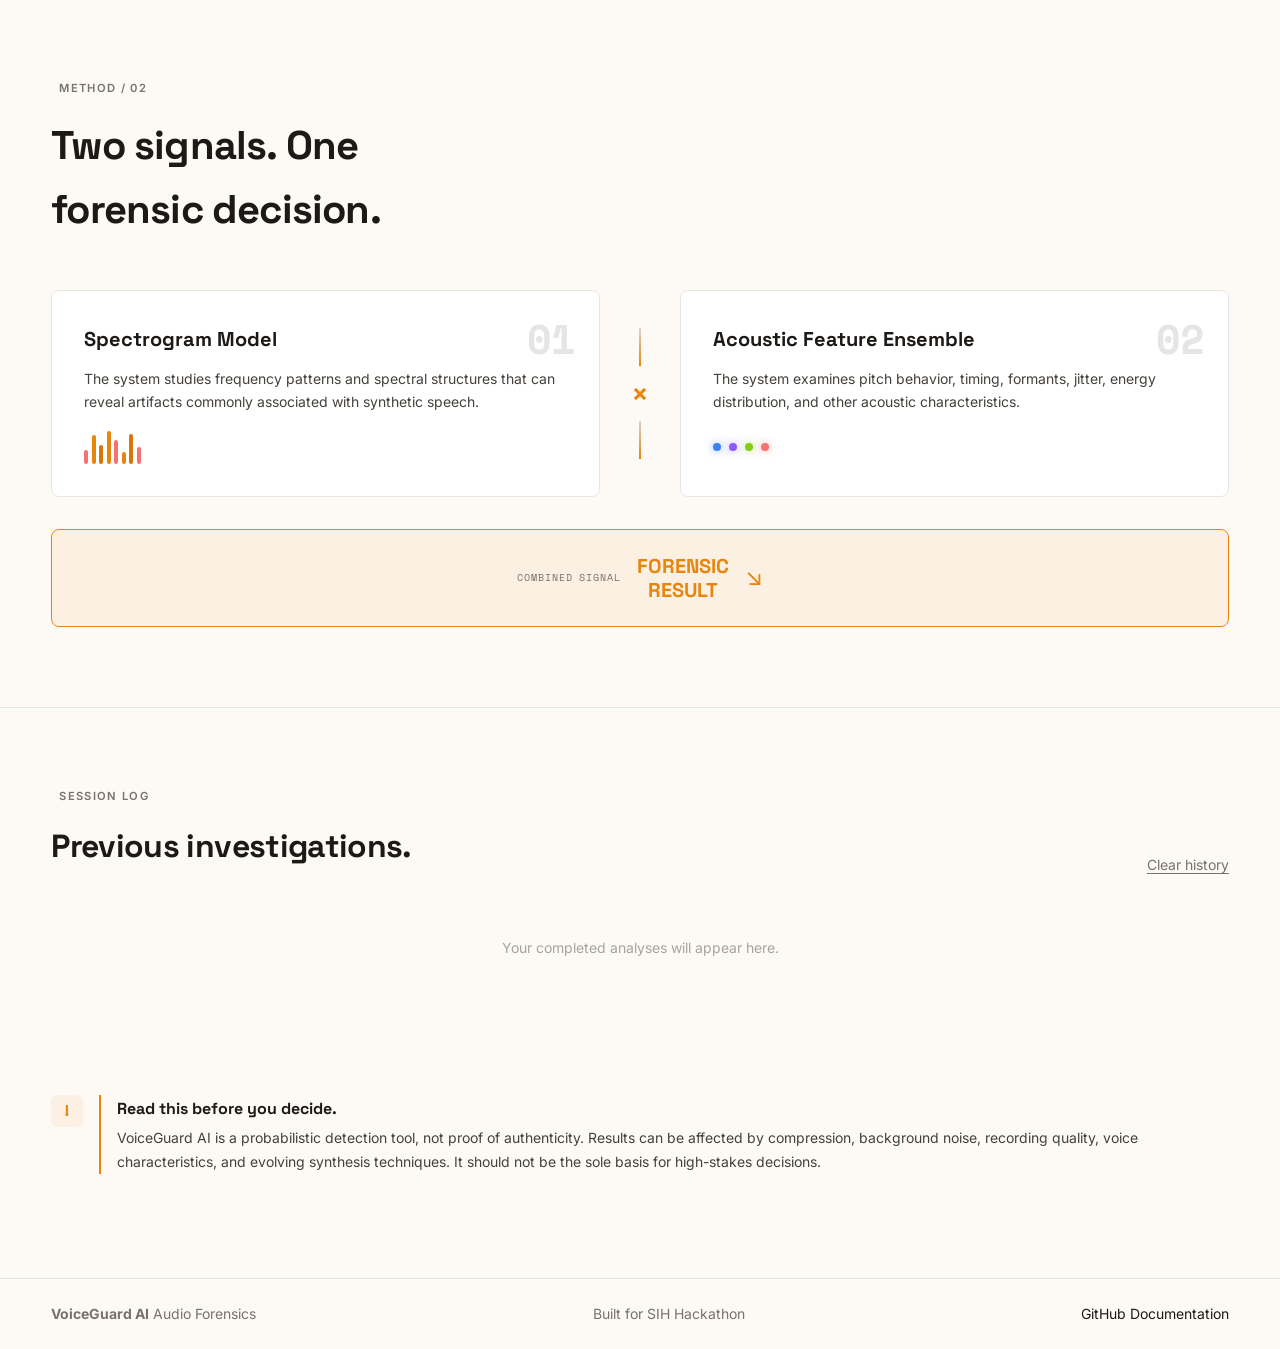
==== commit f89d2c4c: "Refactor HTML structure and formatting for clarity" ====
--- a/index.html
+++ b/index.html
@@ -1,16 +1,21 @@
 <!doctype html>
 <html lang="en">
+
 <head>
   <meta charset="UTF-8" />
   <meta name="viewport" content="width=device-width, initial-scale=1.0" />
-  <meta name="description" content="VoiceGuard AI demo: an audio-forensics workspace for investigating synthetic speech." />
+  <meta name="description"
+    content="VoiceGuard AI demo: an audio-forensics workspace for investigating synthetic speech." />
   <meta name="theme-color" content="#fcfaf5" />
   <title>VoiceGuard AI — Audio Forensics</title>
   <link rel="preconnect" href="https://fonts.googleapis.com" />
   <link rel="preconnect" href="https://fonts.gstatic.com" crossorigin />
-  <link href="https://fonts.googleapis.com/css2?family=Inter:wght@400;500;600;700&family=Space+Grotesk:wght@500;600;700&family=Space+Mono:wght@400;700&display=swap" rel="stylesheet" />
+  <link
+    href="https://fonts.googleapis.com/css2?family=Inter:wght@400;500;600;700&family=Space+Grotesk:wght@500;600;700&family=Space+Mono:wght@400;700&display=swap"
+    rel="stylesheet" />
   <link rel="stylesheet" href="styles.css" />
 </head>
+
 <body>
   <header class="site-header">
     <a class="brand" href="#top" aria-label="VoiceGuard AI home">
@@ -35,17 +40,34 @@
   <main id="top">
     <section class="hero" aria-labelledby="hero-title">
       <div class="hero-copy">
-        <p class="eyebrow"><span></span> <span class="translatable" data-key="heroEyebrow">SYNTHETIC SPEECH INVESTIGATION</span></p>
-        <h1 id="hero-title"><span class="glitch-text" data-text="Know if a voice">Know if a voice</span><br /><span class="headline-mark"><span class="translatable" data-key="heroMark">is real.</span><svg class="headline-underline" viewBox="0 0 210 14" preserveAspectRatio="none" aria-hidden="true"><path pathLength="1" d="M2 9.5C40 3 96 2 122 7.5C150 13 178 6 208 4" /></svg></span></h1>
-        <p class="hero-text translatable" data-key="heroText">VoiceGuard AI analyzes acoustic patterns, spectral behavior, and vocal characteristics to identify signs of synthetic speech.</p>
+        <p class="eyebrow"><span></span> <span class="translatable" data-key="heroEyebrow">SYNTHETIC SPEECH
+            INVESTIGATION</span></p>
+        <h1 id="hero-title"><span class="glitch-text" data-text="Know if a voice">Know if a voice</span><br /><span
+            class="headline-mark"><span class="translatable" data-key="heroMark">is real.</span><svg
+              class="headline-underline" viewBox="0 0 210 14" preserveAspectRatio="none" aria-hidden="true">
+              <path pathLength="1" d="M2 9.5C40 3 96 2 122 7.5C150 13 178 6 208 4" />
+            </svg></span></h1>
+        <p class="hero-text translatable" data-key="heroText">VoiceGuard AI analyzes acoustic patterns, spectral
+          behavior, and vocal characteristics to identify signs of synthetic speech.</p>
         <div class="hero-actions">
-          <a class="btn btn-primary" href="#analyze"><span class="translatable" data-key="analyzeBtn">Analyze Audio</span> <span aria-hidden="true">↘</span></a>
-          <button class="btn btn-secondary" id="heroSample" type="button"><span class="translatable" data-key="trySampleBtn">Try a Sample</span> <span aria-hidden="true">→</span></button>
+          <a class="btn btn-primary" href="#analyze"><span class="translatable" data-key="analyzeBtn">Analyze
+              Audio</span> <span aria-hidden="true">↘</span></a>
+          <button class="btn btn-secondary" id="heroSample" type="button"><span class="translatable"
+              data-key="trySampleBtn">Try a Sample</span> <span aria-hidden="true">→</span></button>
         </div>
         <dl class="hero-stats">
-          <div><dt class="translatable" data-key="statSignals">Signals modeled</dt><dd>5</dd></div>
-          <div><dt class="translatable" data-key="statWindow">Analysis window</dt><dd>20 ms</dd></div>
-          <div><dt class="translatable" data-key="statFormats">Formats read</dt><dd>6</dd></div>
+          <div>
+            <dt class="translatable" data-key="statSignals">Signals modeled</dt>
+            <dd>5</dd>
+          </div>
+          <div>
+            <dt class="translatable" data-key="statWindow">Analysis window</dt>
+            <dd>20 ms</dd>
+          </div>
+          <div>
+            <dt class="translatable" data-key="statFormats">Formats read</dt>
+            <dd>6</dd>
+          </div>
         </dl>
       </div>
 
@@ -61,37 +83,77 @@
           <svg class="signal-trace" viewBox="0 0 760 338" role="img" aria-label="A waveform being scanned">
             <defs>
               <linearGradient id="waveColor" x1="0" x2="1">
-                <stop class="wave-start" offset="0" stop-color="var(--accent, #e8850c)"/>
-                <stop class="wave-end" offset="1" stop-color="var(--coral, #f87171)"/>
+                <stop class="wave-start" offset="0" stop-color="var(--accent, #e8850c)" />
+                <stop class="wave-end" offset="1" stop-color="var(--coral, #f87171)" />
               </linearGradient>
               <linearGradient id="formantColor" x1="0" x2="1">
-                <stop class="formant-start" offset="0" stop-color="var(--blue, #3b82f6)"/>
-                <stop class="formant-end" offset="1" stop-color="var(--violet, #8b5cf6)"/>
+                <stop class="formant-start" offset="0" stop-color="var(--blue, #3b82f6)" />
+                <stop class="formant-end" offset="1" stop-color="var(--violet, #8b5cf6)" />
               </linearGradient>
               <linearGradient id="scannerBeam" x1="0" y1="0" x2="0" y2="1">
-                <stop offset="0%" stop-color="#e8850c" stop-opacity="0.1"/>
-                <stop offset="50%" stop-color="#e8850c" stop-opacity="0.9"/>
-                <stop offset="100%" stop-color="#f87171" stop-opacity="0.2"/>
+                <stop offset="0%" stop-color="#e8850c" stop-opacity="0.1" />
+                <stop offset="50%" stop-color="#e8850c" stop-opacity="0.9" />
+                <stop offset="100%" stop-color="#f87171" stop-opacity="0.2" />
               </linearGradient>
               <clipPath id="scanClip">
                 <rect class="scan-reveal" x="0" y="0" width="0" height="338" />
               </clipPath>
             </defs>
             <g class="spectrogram" clip-path="url(#scanClip)">
-              <rect x="22" y="78" width="14" height="126"/><rect x="45" y="129" width="14" height="75"/><rect x="68" y="102" width="14" height="102"/><rect x="91" y="154" width="14" height="50"/><rect x="114" y="66" width="14" height="138"/><rect x="137" y="111" width="14" height="93"/><rect x="160" y="141" width="14" height="63"/><rect x="183" y="52" width="14" height="152"/><rect x="206" y="118" width="14" height="86"/><rect x="229" y="79" width="14" height="125"/><rect x="252" y="145" width="14" height="59"/><rect x="275" y="94" width="14" height="110"/><rect x="298" y="125" width="14" height="79"/><rect x="321" y="62" width="14" height="142"/><rect x="344" y="152" width="14" height="52"/><rect x="367" y="107" width="14" height="97"/><rect x="390" y="133" width="14" height="71"/><rect x="413" y="85" width="14" height="119"/><rect x="436" y="151" width="14" height="53"/><rect x="459" y="69" width="14" height="135"/><rect x="482" y="116" width="14" height="88"/><rect x="505" y="141" width="14" height="63"/><rect x="528" y="96" width="14" height="108"/><rect x="551" y="132" width="14" height="72"/><rect x="574" y="73" width="14" height="131"/><rect x="597" y="124" width="14" height="80"/><rect x="620" y="102" width="14" height="102"/><rect x="643" y="151" width="14" height="53"/><rect x="666" y="88" width="14" height="116"/><rect x="689" y="128" width="14" height="76"/><rect x="712" y="105" width="14" height="99"/>
+              <rect x="22" y="78" width="14" height="126" />
+              <rect x="45" y="129" width="14" height="75" />
+              <rect x="68" y="102" width="14" height="102" />
+              <rect x="91" y="154" width="14" height="50" />
+              <rect x="114" y="66" width="14" height="138" />
+              <rect x="137" y="111" width="14" height="93" />
+              <rect x="160" y="141" width="14" height="63" />
+              <rect x="183" y="52" width="14" height="152" />
+              <rect x="206" y="118" width="14" height="86" />
+              <rect x="229" y="79" width="14" height="125" />
+              <rect x="252" y="145" width="14" height="59" />
+              <rect x="275" y="94" width="14" height="110" />
+              <rect x="298" y="125" width="14" height="79" />
+              <rect x="321" y="62" width="14" height="142" />
+              <rect x="344" y="152" width="14" height="52" />
+              <rect x="367" y="107" width="14" height="97" />
+              <rect x="390" y="133" width="14" height="71" />
+              <rect x="413" y="85" width="14" height="119" />
+              <rect x="436" y="151" width="14" height="53" />
+              <rect x="459" y="69" width="14" height="135" />
+              <rect x="482" y="116" width="14" height="88" />
+              <rect x="505" y="141" width="14" height="63" />
+              <rect x="528" y="96" width="14" height="108" />
+              <rect x="551" y="132" width="14" height="72" />
+              <rect x="574" y="73" width="14" height="131" />
+              <rect x="597" y="124" width="14" height="80" />
+              <rect x="620" y="102" width="14" height="102" />
+              <rect x="643" y="151" width="14" height="53" />
+              <rect x="666" y="88" width="14" height="116" />
+              <rect x="689" y="128" width="14" height="76" />
+              <rect x="712" y="105" width="14" height="99" />
             </g>
             <g class="freq-markers">
-              <g class="freq-marker fm-1"><line x1="163" y1="30" x2="163" y2="308"/><text x="163" y="20">210 Hz</text></g>
-              <g class="freq-marker fm-2"><line x1="392" y1="30" x2="392" y2="308"/><text x="392" y="20">1.4 kHz</text></g>
-              <g class="freq-marker fm-3"><line x1="622" y1="30" x2="622" y2="308"/><text x="622" y="20">6.8 kHz</text></g>
+              <g class="freq-marker fm-1">
+                <line x1="163" y1="30" x2="163" y2="308" /><text x="163" y="20">210 Hz</text>
+              </g>
+              <g class="freq-marker fm-2">
+                <line x1="392" y1="30" x2="392" y2="308" /><text x="392" y="20">1.4 kHz</text>
+              </g>
+              <g class="freq-marker fm-3">
+                <line x1="622" y1="30" x2="622" y2="308" /><text x="622" y="20">6.8 kHz</text>
+              </g>
             </g>
-            <path class="formant-shadow" d="M0,232 C34,214 66,250 96,222 S158,178 188,224 S250,266 282,218 S344,168 376,222 S438,268 470,216 S532,172 564,222 S626,260 658,214 S716,180 760,220" />
-            <path class="formant-path" pathLength="1" d="M0,232 C34,214 66,250 96,222 S158,178 188,224 S250,266 282,218 S344,168 376,222 S438,268 470,216 S532,172 564,222 S626,260 658,214 S716,180 760,220" />
-            <path class="wave-shadow" d="M0,178 C30,178 35,128 62,180 S100,238 132,168 S169,81 198,178 S240,278 272,180 S313,88 348,178 S389,240 422,160 S461,105 490,178 S523,247 555,178 S588,93 618,179 S654,222 681,167 S719,126 760,175" />
-            <path class="wave-path" pathLength="1" d="M0,178 C30,178 35,128 62,180 S100,238 132,168 S169,81 198,178 S240,278 272,180 S313,88 348,178 S389,240 422,160 S461,105 490,178 S523,247 555,178 S588,93 618,179 S654,222 681,167 S719,126 760,175" />
-            <line class="scanner" x1="0" y1="22" x2="0" y2="316"/>
-            <circle class="scan-dot-ring" cx="0" cy="178" r="14"/>
-            <circle class="scan-dot" cx="0" cy="178" r="6"/>
+            <path class="formant-shadow"
+              d="M0,232 C34,214 66,250 96,222 S158,178 188,224 S250,266 282,218 S344,168 376,222 S438,268 470,216 S532,172 564,222 S626,260 658,214 S716,180 760,220" />
+            <path class="formant-path" pathLength="1"
+              d="M0,232 C34,214 66,250 96,222 S158,178 188,224 S250,266 282,218 S344,168 376,222 S438,268 470,216 S532,172 564,222 S626,260 658,214 S716,180 760,220" />
+            <path class="wave-shadow"
+              d="M0,178 C30,178 35,128 62,180 S100,238 132,168 S169,81 198,178 S240,278 272,180 S313,88 348,178 S389,240 422,160 S461,105 490,178 S523,247 555,178 S588,93 618,179 S654,222 681,167 S719,126 760,175" />
+            <path class="wave-path" pathLength="1"
+              d="M0,178 C30,178 35,128 62,180 S100,238 132,168 S169,81 198,178 S240,278 272,180 S313,88 348,178 S389,240 422,160 S461,105 490,178 S523,247 555,178 S588,93 618,179 S654,222 681,167 S719,126 760,175" />
+            <line class="scanner" x1="0" y1="22" x2="0" y2="316" />
+            <circle class="scan-dot-ring" cx="0" cy="178" r="14" />
+            <circle class="scan-dot" cx="0" cy="178" r="6" />
           </svg>
           <div class="signal-note note-one">FORMANT<br /><b>3.8 kHz</b></div>
           <div class="signal-note note-two">PITCH TRACE<br /><b>204 Hz</b></div>
@@ -107,15 +169,19 @@
 
     <section class="workspace" id="analyze" aria-labelledby="analyze-title">
       <div class="section-intro">
-        <p class="eyebrow"><span></span> <span class="translatable" data-key="workspaceEyebrow">WORKSPACE / 01</span></p>
+        <p class="eyebrow"><span></span> <span class="translatable" data-key="workspaceEyebrow">WORKSPACE / 01</span>
+        </p>
         <h2 id="analyze-title" class="translatable" data-key="workspaceTitle">Bring a voice into focus.</h2>
-        <p class="translatable" data-key="workspaceDesc">Load a recording, select a controlled sample, or capture a short clip live.</p>
+        <p class="translatable" data-key="workspaceDesc">Load a recording, select a controlled sample, or capture a
+          short clip live.</p>
       </div>
 
       <div class="instrument-workbench">
         <div class="input-column">
-          <div class="drop-zone" id="dropZone" role="button" tabindex="0" aria-label="Drop an audio file or browse from device" aria-controls="fileMeta">
-            <input id="audioInput" type="file" accept="audio/mpeg,audio/wav,audio/x-m4a,audio/flac,audio/ogg,audio/webm,audio/aac" hidden />
+          <div class="drop-zone" id="dropZone" role="button" tabindex="0"
+            aria-label="Drop an audio file or browse from device" aria-controls="fileMeta">
+            <input id="audioInput" type="file"
+              accept="audio/mpeg,audio/wav,audio/x-m4a,audio/flac,audio/ogg,audio/webm,audio/aac" hidden />
             <svg class="drop-icon" viewBox="0 0 44 38" width="44" height="38" aria-hidden="true">
               <rect x="3" y="13" width="4" height="15" rx="2" />
               <rect x="11" y="7" width="4" height="25" rx="2" />
@@ -154,11 +220,13 @@
 
           <div class="record-row" id="live-detect">
             <span class="or-label translatable" data-key="orLabel">OR</span>
-            <button class="record-button" id="recordButton" type="button" aria-label="Start recording" aria-pressed="false">
+            <button class="record-button" id="recordButton" type="button" aria-label="Start recording"
+              aria-pressed="false">
               <span class="mic-icon" aria-hidden="true">●</span>
             </button>
             <div>
-              <strong id="recordLabel"><span class="rec-dot" aria-hidden="true"></span><span id="recordLabelText" class="translatable" data-key="recordPrompt">Record a sample</span></strong>
+              <strong id="recordLabel"><span class="rec-dot" aria-hidden="true"></span><span id="recordLabelText"
+                  class="translatable" data-key="recordPrompt">Record a sample</span></strong>
               <p id="recordDetail" class="translatable" data-key="recordDesc">Use your microphone for a short clip.</p>
             </div>
             <time id="recordTimer">00:00.00</time>
@@ -176,7 +244,7 @@
             <span id="readout-title" class="translatable" data-key="readoutTitle">FORENSIC READOUT</span>
             <span id="readoutStatus" class="translatable" data-key="statusAwaiting">AWAITING INPUT</span>
           </div>
-          
+
           <div class="empty-readout" id="emptyReadout">
             <div class="reticle" aria-hidden="true">
               <span class="radar-beam"></span>
@@ -206,27 +274,44 @@
             <div class="score-and-meta">
               <div class="gauge-wrap">
                 <svg class="gauge-svg" viewBox="0 0 160 160" aria-label="Risk score gauge">
-                  <circle class="gauge-bg" cx="80" cy="80" r="63"/>
-                  <circle class="gauge-value" id="gaugeValue" cx="80" cy="80" r="63"/>
+                  <circle class="gauge-bg" cx="80" cy="80" r="63" />
+                  <circle class="gauge-value" id="gaugeValue" cx="80" cy="80" r="63" />
                   <text x="80" y="74" id="gaugeScore">78</text>
                   <text x="80" y="96">/ 100</text>
                 </svg>
                 <span class="translatable" data-key="riskScoreLabel">RISK SCORE</span>
               </div>
               <dl class="tech-meta">
-                <div><dt class="translatable" data-key="dtConfidence">Confidence</dt><dd id="confidence">94%</dd></div>
-                <div><dt class="translatable" data-key="dtAgreement">Model agreement</dt><dd id="agreement">87%</dd></div>
-                <div><dt class="translatable" data-key="dtDuration">Audio duration</dt><dd id="duration">00:18.42</dd></div>
-                <div><dt class="translatable" data-key="dtRate">Sample rate</dt><dd id="rate">48 kHz</dd></div>
-                <div><dt class="translatable" data-key="dtRange">Frequency range</dt><dd id="range">0–24 kHz</dd></div>
+                <div>
+                  <dt class="translatable" data-key="dtConfidence">Confidence</dt>
+                  <dd id="confidence">94%</dd>
+                </div>
+                <div>
+                  <dt class="translatable" data-key="dtAgreement">Model agreement</dt>
+                  <dd id="agreement">87%</dd>
+                </div>
+                <div>
+                  <dt class="translatable" data-key="dtDuration">Audio duration</dt>
+                  <dd id="duration">00:18.42</dd>
+                </div>
+                <div>
+                  <dt class="translatable" data-key="dtRate">Sample rate</dt>
+                  <dd id="rate">48 kHz</dd>
+                </div>
+                <div>
+                  <dt class="translatable" data-key="dtRange">Frequency range</dt>
+                  <dd id="range">0–24 kHz</dd>
+                </div>
               </dl>
             </div>
             <details class="evidence" open>
-              <summary><span class="translatable" data-key="evidenceLabel">Forensic Evidence</span> <span class="evidence-toggle" aria-hidden="true">+</span></summary>
+              <summary><span class="translatable" data-key="evidenceLabel">Forensic Evidence</span> <span
+                  class="evidence-toggle" aria-hidden="true">+</span></summary>
               <div id="evidenceRows"></div>
             </details>
             <button class="btn btn-secondary report-button" id="reportButton" type="button" disabled>
-              <span class="translatable" data-key="downloadReportBtn">Download Report</span> <span aria-hidden="true">↓</span>
+              <span class="translatable" data-key="downloadReportBtn">Download Report</span> <span
+                aria-hidden="true">↓</span>
             </button>
           </div>
         </aside>
@@ -242,7 +327,8 @@
         <article>
           <span>01</span>
           <h3 class="translatable" data-key="specModelTitle">Spectrogram Model</h3>
-          <p class="translatable" data-key="specModelDesc">The system studies frequency patterns and spectral structures that can reveal artifacts commonly associated with synthetic speech.</p>
+          <p class="translatable" data-key="specModelDesc">The system studies frequency patterns and spectral structures
+            that can reveal artifacts commonly associated with synthetic speech.</p>
           <div class="spectrum-bars" aria-hidden="true">
             <span></span><span></span><span></span><span></span><span></span><span></span><span></span><span></span>
           </div>
@@ -253,7 +339,8 @@
         <article>
           <span>02</span>
           <h3 class="translatable" data-key="acousticModelTitle">Acoustic Feature Ensemble</h3>
-          <p class="translatable" data-key="acousticModelDesc">The system examines pitch behavior, timing, formants, jitter, energy distribution, and other acoustic characteristics.</p>
+          <p class="translatable" data-key="acousticModelDesc">The system examines pitch behavior, timing, formants,
+            jitter, energy distribution, and other acoustic characteristics.</p>
           <div class="feature-dots" aria-hidden="true">
             <span></span><span></span><span></span><span></span>
           </div>
@@ -269,10 +356,12 @@
     <section class="history" id="history" aria-labelledby="history-title">
       <div class="history-head">
         <div>
-          <p class="eyebrow"><span></span> <span class="translatable" data-key="sessionLogEyebrow">SESSION LOG</span></p>
+          <p class="eyebrow"><span></span> <span class="translatable" data-key="sessionLogEyebrow">SESSION LOG</span>
+          </p>
           <h2 id="history-title" class="translatable" data-key="historyTitle">Previous investigations.</h2>
         </div>
-        <button class="text-button translatable" id="clearHistory" data-key="clearHistoryBtn" type="button">Clear history</button>
+        <button class="text-button translatable" id="clearHistory" data-key="clearHistoryBtn" type="button">Clear
+          history</button>
       </div>
       <div class="history-list" id="historyList">
         <p class="history-empty translatable" data-key="historyEmpty">Your completed analyses will appear here.</p>
@@ -281,7 +370,11 @@
 
     <aside class="trust-note">
       <span class="trust-icon" aria-hidden="true">!</span>
-      <p><strong class="translatable" data-key="trustTitle">Read this before you decide.</strong> <span class="translatable" data-key="trustText">VoiceGuard AI is a probabilistic detection tool, not proof of authenticity. Results can be affected by compression, background noise, recording quality, voice characteristics, and evolving synthesis techniques. It should not be the sole basis for high-stakes decisions.</span></p>
+      <p><strong class="translatable" data-key="trustTitle">Read this before you decide.</strong> <span
+          class="translatable" data-key="trustText">VoiceGuard AI is a probabilistic detection tool, not proof of
+          authenticity. Results can be affected by compression, background noise, recording quality, voice
+          characteristics, and evolving synthesis techniques. It should not be the sole basis for high-stakes
+          decisions.</span></p>
     </aside>
   </main>
 
@@ -299,4 +392,5 @@
 
   <script src="script.js"></script>
 </body>
+
 </html>
--- a/styles.css
+++ b/styles.css
@@ -1,6 +1,2181 @@
-/* Hallmark · pre-emit critique: P5 H5 E4 S5 R5 V5
- * genre: editorial scientific instrument · tone: bright premium audio-forensics · palette anchor: amber · macrostructure: Workbench */
-:root{--color-paper:#fcfaf5;--color-cream:#f4efe4;--color-panel:#fffdfa;--color-ink:#252525;--color-muted:#6d6b65;--color-rule:#d9d4c9;--color-grid:#e8e2d7;--color-amber:#ea8b22;--color-amber-deep:#b95f08;--color-coral:#e96455;--color-blue:#357de9;--color-lime:#93b93e;--color-violet:#7853c7;--color-pink:#e987aa;--color-green:#408c68;--color-red:#c94a3f;--color-risk-amber:#c67914;--font-display:'Space Grotesk',sans-serif;--font-body:'Inter',sans-serif;--font-mono:'Space Mono',monospace;--space-1:8px;--space-2:16px;--space-3:24px;--space-4:40px;--space-5:64px;--space-6:96px;--radius-sm:4px;--radius-md:8px;--transition:180ms ease}
-*{box-sizing:border-box}html{scroll-behavior:smooth}html,body{margin:0;background:var(--color-paper);color:var(--color-ink);font-family:var(--font-body);overflow-x:clip;font-variant-numeric:tabular-nums}a{color:inherit;text-decoration:none}button{font:inherit;color:inherit;cursor:pointer}button:focus-visible,a:focus-visible,[role=button]:focus-visible{outline:3px solid var(--color-blue);outline-offset:4px}.site-header{height:72px;padding:0 max(24px,calc((100vw - 1320px)/2));display:flex;align-items:center;gap:32px;justify-content:space-between;border-bottom:1px solid var(--color-rule);background:color-mix(in srgb,var(--color-paper) 90%,transparent);position:sticky;z-index:10;top:0;backdrop-filter:blur(12px)}.brand{display:flex;align-items:center;gap:10px;min-width:max-content}.brand strong{font:700 17px/1 var(--font-display);letter-spacing:-.06em}.brand small{display:block;font:400 9px/1.4 var(--font-mono);letter-spacing:.09em;margin-top:3px}.brand-mark{width:28px;display:flex;align-items:center;gap:2px;height:26px}.brand-mark i{background:var(--color-ink);width:4px;border-radius:2px}.brand-mark i:nth-child(1){height:10px}.brand-mark i:nth-child(2){height:21px;background:var(--color-amber)}.brand-mark i:nth-child(3){height:15px}.brand-mark i:nth-child(4){height:24px}.main-nav{display:flex;gap:28px;margin-left:auto}.main-nav a{font-size:13px;font-weight:600;position:relative;padding:27px 0 25px;white-space:nowrap}.main-nav a:after{content:'';height:2px;background:var(--color-amber);position:absolute;inset:auto 0 16px;transform:scaleX(0);transition:transform var(--transition)}.main-nav a:hover:after,.main-nav .is-active:after{transform:scaleX(1)}.languages{display:flex;gap:6px;align-items:center;font:11px var(--font-mono);color:var(--color-muted)}.languages button{border:0;background:none;padding:4px;transition:color var(--transition)}.languages .is-selected{color:var(--color-ink);font-weight:700}.hero{max-width:1320px;margin:auto;padding:88px 24px 100px;display:grid;grid-template-columns:minmax(0,.83fr) minmax(0,1.17fr);gap:64px;align-items:center}.eyebrow{font:11px var(--font-mono);letter-spacing:.08em;margin:0 0 16px;display:flex;gap:9px;align-items:center;line-height:1.4;flex-wrap:wrap;min-width:0}.eyebrow span:first-child{display:inline-block;background:var(--color-amber);width:22px;height:2px;flex-shrink:0}.eyebrow span:not(:first-child){background:none;width:auto;height:auto;overflow-wrap:break-word;word-break:break-word}.hero h1,.section-intro h2,.method h2,.history h2{font:700 clamp(45px,5vw,78px)/.94 var(--font-display);letter-spacing:-.075em;margin:0;min-width:0;overflow-wrap:anywhere}.headline-mark{position:relative;display:inline-block}.glitch-text{position:relative;display:inline-block}.glitch-text:before,.glitch-text:after{content:attr(data-text);position:absolute;left:0;top:0;width:100%;pointer-events:none}.glitch-text:before{color:var(--color-coral);clip-path:inset(0 0 55% 0);mix-blend-mode:multiply;opacity:.85;animation:glitchTop 1.1s .05s cubic-bezier(.2,.8,.2,1) forwards}.glitch-text:after{color:var(--color-blue);clip-path:inset(45% 0 0 0);mix-blend-mode:multiply;opacity:.85;animation:glitchBottom 1.1s .18s cubic-bezier(.2,.8,.2,1) forwards}.headline-underline{position:absolute;left:-2%;bottom:-.1em;width:104%;height:.22em;overflow:visible}.headline-underline path{fill:none;stroke:var(--color-amber-deep);stroke-width:6;stroke-linecap:round;stroke-dasharray:1;stroke-dashoffset:1;animation:drawUnderline 1s 1.05s cubic-bezier(.65,0,.35,1) forwards}.hero-text{max-width:440px;font-size:16px;line-height:1.7;margin:27px 0 34px;color:var(--color-muted)}.hero-actions{display:flex;gap:12px;flex-wrap:wrap}.hero-stats{display:flex;gap:32px;margin:40px 0 0;padding-top:24px;border-top:1px solid var(--color-rule);max-width:440px}.hero-stats dt{font:10px var(--font-mono);color:var(--color-muted);letter-spacing:.04em;margin:0 0 6px}.hero-stats dd{margin:0;font:600 26px var(--font-display);letter-spacing:-.03em}.btn{border-radius:var(--radius-sm);border:1px solid var(--color-ink);padding:13px 16px;font-size:13px;font-weight:700;min-height:47px;transition:background var(--transition),color var(--transition),border-color var(--transition),transform var(--transition),box-shadow var(--transition);white-space:nowrap}.btn span{margin-left:16px;font-size:17px;display:inline-block;transition:transform var(--transition)}.btn-primary{background:var(--color-amber);border-color:var(--color-amber);color:var(--color-ink)}.btn-primary:hover:not(:disabled){background:var(--color-amber-deep);border-color:var(--color-amber-deep);color:var(--color-panel);transform:translateY(-1px);box-shadow:0 2px 6px rgba(0,0,0,0.06)}.btn-primary:active:not(:disabled){transform:translateY(0);box-shadow:none}.btn-secondary{background:transparent}.btn-secondary:hover:not(:disabled){background:var(--color-ink);color:var(--color-paper);transform:translateY(-1px);box-shadow:0 2px 6px rgba(0,0,0,0.06)}.btn-secondary:active:not(:disabled){transform:translateY(0);box-shadow:none}.btn:hover:not(:disabled) span{transform:translate(2px,-2px)}#heroSample:hover:not(:disabled) span{transform:translate(2px,0)}#reportButton:hover:not(:disabled) span{transform:translate(0,2px)}.btn:disabled{cursor:not-allowed;opacity:.43}.hero-instrument{margin:0;border:1px solid var(--color-rule);background:var(--color-panel);padding:16px;box-shadow:10px 10px 0 var(--color-cream)}.instrument-top,figcaption,.file-meta,.readout-head{display:flex;justify-content:space-between;font:10px var(--font-mono);letter-spacing:.04em}.live-label{color:var(--color-green);font-weight:700}.signal-state{color:var(--color-green)}.signal-state i{background:var(--color-green);width:6px;height:6px;display:inline-block;border-radius:50%;margin-right:5px;position:relative}.signal-state i b{position:absolute;inset:-5px;border:1px solid var(--color-green);border-radius:50%;opacity:0;animation:signalPing 2.2s cubic-bezier(0,.5,.5,1) infinite}.signal-grid{height:338px;margin:14px 0 12px;position:relative;border:1px solid var(--color-grid);background-image:linear-gradient(var(--color-grid) 1px,transparent 1px),linear-gradient(90deg,var(--color-grid) 1px,transparent 1px);background-size:40px 40px;overflow:hidden}.signal-trace{width:100%;height:100%;position:absolute;inset:0}.formant-shadow{fill:none;stroke:var(--color-violet);stroke-opacity:.14;stroke-width:12}.formant-path{fill:none;stroke:url(#formantColor);stroke-width:2;stroke-linecap:round;stroke-dasharray:1;stroke-dashoffset:1;opacity:.75;animation:drawFormant 1.9s .45s forwards,formantLiveGlow 3.6s ease-in-out 2.3s infinite}.formant-start{stop-color:var(--color-blue)}.formant-end{stop-color:var(--color-violet)}.wave-shadow{fill:none;stroke:var(--color-amber);stroke-opacity:.16;stroke-width:15}.wave-path{fill:none;stroke:url(#waveColor);stroke-width:3;stroke-linecap:round;stroke-dasharray:1;stroke-dashoffset:1;animation:drawWave 1.7s .2s forwards,waveLiveGlow 3.6s ease-in-out 1.9s infinite}.wave-start{stop-color:var(--color-amber)}.wave-end{stop-color:var(--color-coral)}.scanner{stroke:var(--color-blue);stroke-width:1.5;opacity:0;animation:scanSignal 3.6s .2s cubic-bezier(.4,0,.2,1) infinite}.scan-dot{fill:var(--color-blue);opacity:0;animation:scanDot 3.6s .2s cubic-bezier(.4,0,.2,1) infinite}.scan-dot-ring{fill:none;stroke:var(--color-blue);stroke-width:1.5;opacity:0;animation:scanDotRing 3.6s .2s cubic-bezier(.4,0,.2,1) infinite}.scan-reveal{animation:revealSpectrogram 3.6s .2s cubic-bezier(.4,0,.2,1) infinite}.spectrogram rect{fill:var(--color-violet);opacity:.4}.freq-marker line{stroke:var(--color-muted);stroke-width:1;stroke-dasharray:2 4}.freq-marker text{font:9px var(--font-mono);fill:var(--color-muted);text-anchor:middle}.freq-marker{opacity:0;transform:translateY(6px);animation:markerIn .5s forwards}.fm-1{animation-delay:1.35s}.fm-2{animation-delay:1.9s}.fm-3{animation-delay:2.45s}.grid-label{position:absolute;color:var(--color-muted);font:9px var(--font-mono);z-index:2}.label-y{top:5px;left:7px}.label-x{bottom:5px;left:7px}.label-r{top:5px;right:7px}.signal-note{position:absolute;font:9px/1.3 var(--font-mono);z-index:3}.signal-note b{font-size:11px;color:var(--color-blue)}.note-one,.note-two,.note-three{opacity:0;animation:noteIn .6s forwards}.note-one{top:55px;left:49%;color:var(--color-muted);animation-delay:1.5s}.note-two{bottom:51px;right:9%;color:var(--color-muted);animation-delay:2s}.note-three{top:38%;left:5%;color:var(--color-muted);animation-delay:2.5s}.note-three b{color:var(--color-coral)}figcaption{color:var(--color-muted)}.workspace{padding:var(--space-6) max(24px,calc((100vw - 1320px)/2));background:var(--color-cream);border-top:1px solid var(--color-rule);border-bottom:1px solid var(--color-rule)}.section-intro{display:grid;grid-template-columns:.7fr 1.3fr;column-gap:48px;margin-bottom:48px}.section-intro .eyebrow{grid-column:1}.section-intro h2{grid-column:1;grid-row:2;font-size:46px}.section-intro>p:last-child{grid-column:2;grid-row:2;max-width:420px;align-self:end;line-height:1.7;color:var(--color-muted);margin:0}.instrument-workbench{display:grid;grid-template-columns:minmax(0,1.2fr) minmax(330px,.8fr);background:var(--color-panel);border:1px solid var(--color-rule)}.input-column{padding:32px;border-right:1px solid var(--color-rule)}.drop-zone{min-height:238px;border:1px dashed var(--color-muted);display:flex;flex-direction:column;justify-content:center;align-items:center;text-align:center;cursor:pointer;transition:border-color var(--transition),background var(--transition)}.drop-zone:hover{border-color:var(--color-ink)}.drop-zone.is-dragging{border-color:var(--color-amber-deep);border-style:solid;background:var(--color-cream)}.drop-zone svg{width:48px;fill:var(--color-amber);margin-bottom:15px;transition:transform var(--transition)}.drop-zone:hover svg{transform:translateY(-2px)}.drop-zone strong{font:600 20px var(--font-display);letter-spacing:-.04em}.drop-zone>span{font-size:13px;margin-top:5px;color:var(--color-muted);text-decoration:underline;text-underline-offset:3px}.drop-zone small{font:10px var(--font-mono);margin-top:17px;color:var(--color-muted)}.file-meta{padding:12px 0;border-bottom:1px solid var(--color-rule);color:var(--color-muted)}.file-meta span:first-child{max-width:75%;white-space:nowrap;overflow:hidden;text-overflow:ellipsis}.sample-row{display:grid;grid-template-columns:repeat(3,minmax(0,1fr));border-bottom:1px solid var(--color-rule)}.sample-card{background:transparent;border:0;border-right:1px solid var(--color-rule);padding:17px 12px;text-align:left;min-width:0;transition:background var(--transition)}.sample-card:last-child{border-right:0}.sample-card:hover,.sample-card.is-selected{background:var(--color-cream)}.sample-number,.sample-card small{font:10px var(--font-mono);color:var(--color-muted)}.sample-card b{display:block;font-size:12px;margin:11px 0 6px}.mini-wave{height:20px;display:block;margin:6px 0;background:repeating-linear-gradient(90deg,currentColor 0 2px,transparent 2px 5px);clip-path:polygon(0 53%,8% 38%,16% 68%,24% 18%,33% 71%,41% 36%,50% 52%,60% 9%,68% 71%,78% 41%,87% 67%,100% 47%,100% 57%,87% 77%,78% 51%,68% 81%,60% 19%,50% 62%,41% 46%,33% 81%,24% 28%,16% 78%,8% 48%,0 63%);transition:transform var(--transition),filter var(--transition)}.sample-card:hover .mini-wave,.sample-card.is-selected .mini-wave{transform:scaleY(1.08);filter:brightness(1.15)}.wave-coral{color:var(--color-coral)}.wave-blue{color:var(--color-blue)}.wave-violet{color:var(--color-violet)}.record-row{min-height:96px;display:flex;align-items:center;gap:13px;border-bottom:1px solid var(--color-rule);position:relative}.or-label{font:10px var(--font-mono);color:var(--color-muted);align-self:flex-start;margin-top:13px;margin-right:3px}.record-button{height:48px;width:48px;min-width:48px;border:1px solid var(--color-ink);border-radius:50%;background:var(--color-panel);display:grid;place-items:center;position:relative;z-index:1;transition:background var(--transition),border-color var(--transition)}.record-button:before,.record-button:after{content:'';position:absolute;inset:0;border-radius:50%;border:1px solid var(--color-muted);opacity:0;animation:idleBreathe 2.8s ease-out infinite}.record-button:after{animation-delay:1.4s}.record-button:hover{background:var(--color-ink);color:var(--color-paper)}.record-button.is-recording{border-color:var(--color-amber);background:var(--color-amber);animation:recordBorder 1s infinite}.record-button.is-recording:before,.record-button.is-recording:after{border-color:var(--color-amber);animation:recPulse 1.6s ease-out infinite}.record-button.is-recording:after{animation-delay:.8s}.mic-icon{font-size:22px;line-height:1}.record-row strong{font:600 14px var(--font-display);display:flex;align-items:center;gap:0}.rec-dot{width:0;height:7px;border-radius:50%;background:var(--color-red);margin-right:0;opacity:0;overflow:hidden;transition:width var(--transition),margin var(--transition)}.record-row.is-recording .rec-dot{width:7px;margin-right:7px;opacity:1;animation:recBlink 1.1s step-start infinite}.record-row p{margin:3px 0 0;color:var(--color-muted);font-size:11px}.record-row time{font:11px var(--font-mono);margin-left:auto;display:inline-block}.record-row time.tick{animation:tickPunch .3s ease-out}.record-row canvas{display:none;border-radius:2px;transition:box-shadow var(--transition)}.record-row.is-recording canvas{display:block;box-shadow:0 0 0 3px color-mix(in srgb,var(--color-amber) 10%,transparent)}#audioPreview{width:100%;margin:16px 0 0;height:38px;accent-color:var(--color-amber);border-radius:var(--radius-sm);outline:none}#audioPreview::-webkit-media-controls-panel{background-color:var(--color-cream)}.analyze-button{display:none !important}.readout{padding:21px 24px 24px}.readout-head{padding-bottom:15px;border-bottom:1px solid var(--color-rule);color:var(--color-muted)}.readout-head span:last-child{color:var(--color-amber-deep)}.empty-readout{height:416px;display:grid;place-content:center;text-align:center;color:var(--color-muted);font-size:13px}.empty-readout p{max-width:210px;line-height:1.6}.reticle{width:86px;height:86px;border:1px solid var(--color-rule);border-radius:50%;margin:0 auto 16px;position:relative;animation:reticleBreathe 3.6s ease-in-out infinite;overflow:visible}.reticle:before,.reticle:after{content:'';position:absolute;background:var(--color-rule);z-index:2}.reticle:before{height:1px;inset:50% 0}.reticle:after{width:1px;inset:0 50%}.radar-beam{position:absolute;inset:0;border-radius:50%;background:conic-gradient(from 0deg,color-mix(in srgb,var(--color-amber) 32%,transparent) 0deg,transparent 65deg,transparent 360deg);animation:radarSweep 3s linear infinite;pointer-events:none;z-index:1}.sonar-ring{position:absolute;inset:-2px;border:1px solid var(--color-amber);border-radius:50%;opacity:0;animation:sonarRipple 3s ease-out infinite;pointer-events:none;z-index:0}.empty-readout p{max-width:220px;line-height:1.6;animation:standbyTextPulse 3s ease-in-out infinite}.loading-readout{height:416px;padding-top:170px}.progress-track{height:3px;background:var(--color-rule);overflow:hidden}.progress-track i{display:block;height:100%;width:0;background:var(--color-amber);transition:width var(--transition)}.loading-readout p{font:600 16px var(--font-display);margin:16px 0 7px}.loading-readout small{font:9px var(--font-mono);color:var(--color-muted)}.result-readout{padding-top:20px}.verdict-row{display:flex;justify-content:space-between;gap:10px}.verdict-row small,.gauge-wrap>span{display:block;font:10px var(--font-mono);color:var(--color-muted);letter-spacing:.06em}.verdict-row strong{font:600 24px var(--font-display);letter-spacing:-.05em;display:block;margin-top:4px}.verdict-row>span{align-self:start;font:10px var(--font-mono);padding:5px 7px;background:var(--color-cream);color:var(--color-red);white-space:nowrap}.score-and-meta{display:grid;grid-template-columns:145px minmax(0,1fr);gap:15px;align-items:center;margin:17px 0}.gauge-wrap{text-align:center}.gauge-svg{width:138px;height:138px;transform:rotate(-90deg)}.gauge-bg,.gauge-value{fill:none;stroke-width:11}.gauge-bg{stroke:var(--color-rule)}.gauge-value{stroke:var(--color-red);stroke-linecap:butt;stroke-dasharray:395.8;stroke-dashoffset:395.8;transition:stroke-dashoffset 1.2s ease,stroke var(--transition)}.gauge-svg text{transform:rotate(90deg);transform-origin:center;text-anchor:middle;font-family:var(--font-mono)}.gauge-svg text:first-of-type{font-size:34px;font-weight:700;fill:var(--color-ink)}.gauge-svg text:last-of-type{font-size:10px;fill:var(--color-muted)}.tech-meta{margin:0}.tech-meta div{display:flex;justify-content:space-between;gap:8px;border-bottom:1px solid var(--color-grid);padding:7px 0}.tech-meta dt{font-size:11px;color:var(--color-muted)}.tech-meta dd{margin:0;font:11px var(--font-mono);white-space:nowrap}.evidence{border-top:1px solid var(--color-rule);border-bottom:1px solid var(--color-rule);margin-top:20px}.evidence summary{padding:14px 0;cursor:pointer;list-style:none;font:600 14px var(--font-display);display:flex;justify-content:space-between;user-select:none}.evidence summary .evidence-toggle{font:20px var(--font-mono);line-height:.6;display:inline-block;transition:transform var(--transition)}.evidence[open] summary .evidence-toggle{transform:rotate(45deg)}.evidence-row{display:grid;grid-template-columns:minmax(0,1.3fr) .8fr .55fr 8px;gap:8px;align-items:center;padding:10px 0;border-top:1px solid var(--color-grid);font-size:11px;animation:rowFadeIn 0.25s ease backwards}.evidence-row span:nth-child(2),.evidence-row span:nth-child(3){font-family:var(--font-mono)}.severity{font-size:9px;padding:3px 5px;width:max-content}.severity.high{color:var(--color-red);background:color-mix(in srgb,var(--color-red) 12%,transparent)}.severity.medium{color:var(--color-risk-amber);background:color-mix(in srgb,var(--color-amber) 13%,transparent)}.severity.low{color:var(--color-green);background:color-mix(in srgb,var(--color-green) 12%,transparent)}.evidence-dot{height:8px;width:8px;border-radius:50%;background:var(--color-red)}.evidence-dot.medium{background:var(--color-risk-amber)}.evidence-dot.low{background:var(--color-green)}.report-button{margin-top:18px;width:100%}.method{max-width:1320px;margin:auto;padding:var(--space-6) 24px}.method-heading{max-width:660px}.method h2{font-size:57px}.method-diagram{margin-top:60px;border-top:1px solid var(--color-rule);border-bottom:1px solid var(--color-rule);display:grid;grid-template-columns:minmax(0,1fr) 65px minmax(0,1fr) minmax(160px,.55fr);align-items:stretch}.method article{padding:26px 26px 28px;min-height:270px}.method article:first-child{border-right:1px solid var(--color-rule)}.method article>span{font:11px var(--font-mono);color:var(--color-amber-deep)}.method h3{font:600 23px/1 var(--font-display);letter-spacing:-.05em;margin:36px 0 12px}.method article p{color:var(--color-muted);font-size:13px;line-height:1.6;margin:0;max-width:350px}.converge{display:flex;flex-direction:column;align-items:center;justify-content:center;gap:15px}.converge i{height:1px;width:100%;background:var(--color-rule);transform:rotate(35deg)}.converge i:last-child{transform:rotate(-35deg)}.converge b{font:20px var(--font-mono);color:var(--color-violet)}.forensic-output{background:var(--color-ink);color:var(--color-paper);padding:26px;display:flex;flex-direction:column;justify-content:space-between}.forensic-output small{font:10px var(--font-mono);color:var(--color-cream)}.forensic-output strong{font:600 29px/.9 var(--font-display);letter-spacing:-.07em}.forensic-output span{color:var(--color-amber);font-size:30px}.spectrum-bars{height:27px;margin-top:24px;background:repeating-linear-gradient(90deg,var(--color-coral) 0 5px,transparent 5px 9px);clip-path:polygon(0 70%,6% 10%,11% 76%,17% 28%,22% 90%,28% 20%,35% 70%,42% 6%,48% 79%,54% 37%,60% 90%,67% 12%,74% 72%,82% 30%,90% 84%,100% 45%,100% 100%,0 100%)}.feature-dots{height:35px;margin-top:18px;background:radial-gradient(circle,var(--color-blue) 2px,transparent 3px);background-size:16px 16px}.history{background:var(--color-cream);border-top:1px solid var(--color-rule);padding:var(--space-5) max(24px,calc((100vw - 1320px)/2))}.history-head{display:flex;justify-content:space-between;align-items:end;margin-bottom:30px}.history h2{font-size:43px}.text-button{border:0;background:none;text-decoration:underline;text-underline-offset:4px;font-size:12px;white-space:nowrap;cursor:pointer}.history-list{border-top:1px solid var(--color-rule)}.history-empty{color:var(--color-muted);font-size:13px;padding:18px 0;margin:0}.history-item{width:100%;border:0;border-bottom:1px solid var(--color-rule);background:transparent;display:grid;grid-template-columns:minmax(0,2fr) 1fr 1fr 64px;align-items:center;text-align:left;padding:16px 0;gap:10px;cursor:pointer;transition:background var(--transition)}.history-item:hover{background:var(--color-panel)}.history-item strong{font-size:13px;white-space:nowrap;overflow:hidden;text-overflow:ellipsis}.history-item small,.history-item time,.history-item em{font:10px var(--font-mono);font-style:normal}.history-item small{color:var(--color-muted)}.history-item em{color:var(--color-red)}.history-item em.high{color:var(--color-red)}.history-item em.medium{color:var(--color-risk-amber)}.history-item em.low{color:var(--color-green)}.history-score{text-align:right;font:700 24px var(--font-mono)}.trust-note{max-width:1320px;margin:0 auto;padding:40px 24px 80px;display:grid;grid-template-columns:60px minmax(0,620px);gap:24px}.trust-note>span{width:40px;height:40px;border-radius:50%;background:var(--color-lime);display:grid;place-items:center;font:700 22px var(--font-display)}.trust-note p{font-size:13px;line-height:1.7;color:var(--color-muted);margin:0}.trust-note strong{color:var(--color-ink)}footer{min-height:106px;border-top:1px solid var(--color-rule);padding:25px max(24px,calc((100vw - 1320px)/2));display:flex;align-items:center;justify-content:space-between;gap:20px}footer div strong{font:600 15px var(--font-display);display:block}footer div span,footer p,footer a{font-size:10px;color:var(--color-muted);margin:4px 0 0}footer nav{display:flex;gap:18px}footer a{text-decoration:underline;text-underline-offset:3px}@keyframes drawWave{to{stroke-dashoffset:0}}@keyframes drawFormant{to{stroke-dashoffset:0}}@keyframes scanSignal{0%{opacity:0;transform:translateX(0)}8%{opacity:1;transform:translateX(0)}82%{opacity:1;transform:translateX(740px)}92%{opacity:0;transform:translateX(740px)}100%{opacity:0;transform:translateX(0)}}@keyframes scanDot{0%{opacity:0;transform:translateX(0)}8%{opacity:1;transform:translateX(0)}82%{opacity:1;transform:translateX(740px)}92%{opacity:0;transform:translateX(740px)}100%{opacity:0;transform:translateX(0)}}@keyframes scanDotRing{0%{opacity:0;transform:translateX(0) scale(1)}12%{opacity:.9;transform:translateX(90px) scale(1.4)}50%{opacity:.7;transform:translateX(370px) scale(2)}82%{opacity:0;transform:translateX(740px) scale(2.6)}100%{opacity:0;transform:translateX(0) scale(1)}}@keyframes revealSpectrogram{0%{width:0}82%{width:760px}92%{width:760px;opacity:1}97%{width:760px;opacity:.4}100%{width:0;opacity:1}}@keyframes radarSweep{from{transform:rotate(0deg)}to{transform:rotate(360deg)}}@keyframes sonarRipple{0%{transform:scale(.5);opacity:.75;border-color:var(--color-amber)}70%{opacity:.25}100%{transform:scale(1.55);opacity:0;border-color:var(--color-coral)}}@keyframes standbyTextPulse{0%,100%{opacity:.7}50%{opacity:1}}@keyframes waveLiveGlow{0%,100%{opacity:1}50%{opacity:.8}}@keyframes formantLiveGlow{0%,100%{opacity:.75}50%{opacity:.95}}@keyframes recordBorder{50%{box-shadow:0 0 0 4px color-mix(in srgb,var(--color-amber) 24%,transparent)}}@keyframes markerIn{to{opacity:1;transform:translateY(0)}}@keyframes noteIn{to{opacity:1}}@keyframes signalPing{0%{opacity:.7;transform:scale(1)}100%{opacity:0;transform:scale(2.4)}}@keyframes drawUnderline{to{stroke-dashoffset:0}}@keyframes glitchTop{0%{transform:translate(-9px,-4px)}55%{transform:translate(5px,2px)}100%{transform:translate(0,0);opacity:0}}@keyframes glitchBottom{0%{transform:translate(8px,4px)}55%{transform:translate(-5px,-2px)}100%{transform:translate(0,0);opacity:0}}@keyframes idleBreathe{0%{opacity:.5;transform:scale(1)}100%{opacity:0;transform:scale(1.9)}}@keyframes recPulse{0%{opacity:.55;transform:scale(1)}100%{opacity:0;transform:scale(1.7)}}@keyframes recBlink{50%{opacity:.25}}@keyframes tickPunch{0%{transform:scale(1.18);color:var(--color-amber-deep)}100%{transform:scale(1);color:inherit}}@keyframes reticleBreathe{0%,100%{transform:scale(1);opacity:.85}50%{transform:scale(1.04);opacity:1}}@keyframes rowFadeIn{from{opacity:0;transform:translateY(4px)}to{opacity:1;transform:translateY(0)}}@media (prefers-reduced-motion:reduce){*,*:before,*:after{animation-duration:.01ms!important;transition-duration:.01ms!important}html{scroll-behavior:auto!important}}@media(max-width:820px){.site-header{gap:16px}.main-nav{overflow-x:auto;gap:17px}.main-nav a{padding:27px 0 25px}.languages{display:none}.hero{grid-template-columns:1fr;gap:48px;padding-top:64px}.hero-instrument{width:100%}.section-intro{grid-template-columns:1fr;gap:15px}.section-intro .eyebrow,.section-intro h2,.section-intro>p:last-child{grid-column:1;grid-row:auto}.instrument-workbench{grid-template-columns:1fr}.input-column{border-right:0;border-bottom:1px solid var(--color-rule)}.method-diagram{grid-template-columns:minmax(0,1fr) 44px minmax(0,1fr)}.forensic-output{grid-column:1/-1;min-height:150px}.forensic-output strong{font-size:35px}.trust-note{padding-bottom:64px}}@media(max-width:540px){.site-header{height:64px;padding-inline:16px}.brand strong{font-size:15px}.brand-mark{width:23px}.main-nav{margin-left:0;gap:15px}.main-nav a{font-size:11px;padding:24px 0 22px}.main-nav a:after{inset:auto 0 12px}.hero,.method{padding:48px 16px 64px}.hero h1{font-size:clamp(36px,9vw,50px)}.hero-text{font-size:14px}.hero-stats{gap:20px;margin-top:28px;padding-top:18px}.hero-stats dd{font-size:21px}.hero-actions{display:grid;grid-template-columns:1fr}.btn{width:100%}.signal-grid{height:240px}.workspace{padding:64px 16px}.section-intro h2,.method h2,.history h2{font-size:clamp(28px,8vw,39px)}.input-column{padding:16px}.sample-row{grid-template-columns:repeat(2,minmax(0,1fr))}.sample-card:nth-child(2){border-right:0}.sample-card:nth-child(3){grid-column:1/-1;border-top:1px solid var(--color-rule)}.record-row{gap:9px}.record-row time{position:absolute;right:0;bottom:8px}.record-row p{max-width:160px}.score-and-meta{grid-template-columns:120px minmax(0,1fr)}.gauge-svg{width:118px;height:118px}.verdict-row strong{font-size:20px}.evidence-row{grid-template-columns:minmax(0,1.1fr) .7fr .6fr 7px;font-size:9px}.method-diagram{display:block;margin-top:38px}.method article:first-child{border-right:0;border-bottom:1px solid var(--color-rule)}.converge{height:44px;flex-direction:row}.converge i{width:36px;transform:rotate(0)}.converge i:last-child{transform:rotate(0)}.forensic-output{min-height:160px}.history{padding:48px 16px}.history-head{align-items:start;gap:18px;flex-wrap:wrap}.history-head>div{min-width:0;flex:1}.history h2{font-size:clamp(28px,8vw,36px)}.history-item{grid-template-columns:minmax(0,1.4fr) 1fr 48px}.history-item em{display:none}.history-score{font-size:20px}.trust-note{padding:38px 16px 56px;grid-template-columns:40px minmax(0,1fr);gap:14px}footer{padding:22px 16px;align-items:start;flex-wrap:wrap}footer p{order:3;width:100%}}
-
-*{box-sizing:border-box}html{scroll-behavior:smooth}html,body{margin:0;background:var(--color-paper);color:var(--color-ink);font-family:var(--font-body);overflow-x:clip;font-variant-numeric:tabular-nums}a{color:inherit;text-decoration:none}button{font:inherit;color:inherit;cursor:pointer}button:focus-visible,a:focus-visible,[role=button]:focus-visible{outline:3px solid var(--color-blue);outline-offset:4px}.site-header{height:72px;padding:0 max(24px,calc((100vw - 1320px)/2));display:flex;align-items:center;gap:32px;justify-content:space-between;border-bottom:1px solid var(--color-rule);background:color-mix(in srgb,var(--color-paper) 90%,transparent);position:sticky;z-index:10;top:0;backdrop-filter:blur(12px)}.brand{display:flex;align-items:center;gap:10px;min-width:max-content}.brand strong{font:700 17px/1 var(--font-display);letter-spacing:-.06em}.brand small{display:block;font:400 9px/1.4 var(--font-mono);letter-spacing:.09em;margin-top:3px}.brand-mark{width:28px;display:flex;align-items:center;gap:2px;height:26px}.brand-mark i{background:var(--color-ink);width:4px;border-radius:2px}.brand-mark i:nth-child(1){height:10px}.brand-mark i:nth-child(2){height:21px;background:var(--color-amber)}.brand-mark i:nth-child(3){height:15px}.brand-mark i:nth-child(4){height:24px}.main-nav{display:flex;gap:28px;margin-left:auto}.main-nav a{font-size:13px;font-weight:600;position:relative;padding:27px 0 25px;white-space:nowrap}.main-nav a:after{content:'';height:2px;background:var(--color-amber);position:absolute;inset:auto 0 16px;transform:scaleX(0);transition:transform var(--transition)}.main-nav a:hover:after,.main-nav .is-active:after{transform:scaleX(1)}.languages{display:flex;gap:6px;align-items:center;font:11px var(--font-mono);color:var(--color-muted)}.languages button{border:0;background:none;padding:4px;transition:color var(--transition)}.languages .is-selected{color:var(--color-ink);font-weight:700}.hero{max-width:1320px;margin:auto;padding:88px 24px 100px;display:grid;grid-template-columns:minmax(0,.83fr) minmax(0,1.17fr);gap:64px;align-items:center}.eyebrow{font:11px var(--font-mono);letter-spacing:.08em;margin:0 0 16px;display:flex;gap:9px;align-items:center;line-height:1.4}.eyebrow span:first-child{display:inline-block;background:var(--color-amber);width:22px;height:2px;flex-shrink:0}.eyebrow span:not(:first-child){background:none;width:auto;height:auto}.hero h1,.section-intro h2,.method h2,.history h2{font:700 clamp(45px,5vw,78px)/.94 var(--font-display);letter-spacing:-.075em;margin:0;min-width:0;overflow-wrap:anywhere}.headline-mark{position:relative;display:inline-block}.glitch-text{position:relative;display:inline-block}.glitch-text:before,.glitch-text:after{content:attr(data-text);position:absolute;left:0;top:0;width:100%;pointer-events:none}.glitch-text:before{color:var(--color-coral);clip-path:inset(0 0 55% 0);mix-blend-mode:multiply;opacity:.85;animation:glitchTop 1.1s .05s cubic-bezier(.2,.8,.2,1) forwards}.glitch-text:after{color:var(--color-blue);clip-path:inset(45% 0 0 0);mix-blend-mode:multiply;opacity:.85;animation:glitchBottom 1.1s .18s cubic-bezier(.2,.8,.2,1) forwards}.headline-underline{position:absolute;left:-2%;bottom:-.1em;width:104%;height:.22em;overflow:visible}.headline-underline path{fill:none;stroke:var(--color-amber-deep);stroke-width:6;stroke-linecap:round;stroke-dasharray:1;stroke-dashoffset:1;animation:drawUnderline 1s 1.05s cubic-bezier(.65,0,.35,1) forwards}.hero-text{max-width:440px;font-size:16px;line-height:1.7;margin:27px 0 34px;color:var(--color-muted)}.hero-actions{display:flex;gap:12px;flex-wrap:wrap}.hero-stats{display:flex;gap:32px;margin:40px 0 0;padding-top:24px;border-top:1px solid var(--color-rule);max-width:440px}.hero-stats dt{font:10px var(--font-mono);color:var(--color-muted);letter-spacing:.04em;margin:0 0 6px}.hero-stats dd{margin:0;font:600 26px var(--font-display);letter-spacing:-.03em}.btn{border-radius:var(--radius-sm);border:1px solid var(--color-ink);padding:13px 16px;font-size:13px;font-weight:700;min-height:47px;transition:background var(--transition),color var(--transition),border-color var(--transition),transform var(--transition),box-shadow var(--transition);white-space:nowrap}.btn span{margin-left:16px;font-size:17px;display:inline-block;transition:transform var(--transition)}.btn-primary{background:var(--color-amber);border-color:var(--color-amber);color:var(--color-ink)}.btn-primary:hover:not(:disabled){background:var(--color-amber-deep);border-color:var(--color-amber-deep);color:var(--color-panel);transform:translateY(-1px);box-shadow:0 2px 6px rgba(0,0,0,0.06)}.btn-primary:active:not(:disabled){transform:translateY(0);box-shadow:none}.btn-secondary{background:transparent}.btn-secondary:hover:not(:disabled){background:var(--color-ink);color:var(--color-paper);transform:translateY(-1px);box-shadow:0 2px 6px rgba(0,0,0,0.06)}.btn-secondary:active:not(:disabled){transform:translateY(0);box-shadow:none}.btn:hover:not(:disabled) span{transform:translate(2px,-2px)}#heroSample:hover:not(:disabled) span{transform:translate(2px,0)}#reportButton:hover:not(:disabled) span{transform:translate(0,2px)}.btn:disabled{cursor:not-allowed;opacity:.43}.hero-instrument{margin:0;border:1px solid var(--color-rule);background:var(--color-panel);padding:16px;box-shadow:10px 10px 0 var(--color-cream)}.instrument-top,figcaption,.file-meta,.readout-head{display:flex;justify-content:space-between;font:10px var(--font-mono);letter-spacing:.04em}.signal-state{color:var(--color-green)}.signal-state i{background:var(--color-green);width:6px;height:6px;display:inline-block;border-radius:50%;margin-right:5px;position:relative}.signal-state i b{position:absolute;inset:-5px;border:1px solid var(--color-green);border-radius:50%;opacity:0;animation:signalPing 2.2s cubic-bezier(0,.5,.5,1) infinite}.signal-grid{height:338px;margin:14px 0 12px;position:relative;border:1px solid var(--color-grid);background-image:linear-gradient(var(--color-grid) 1px,transparent 1px),linear-gradient(90deg,var(--color-grid) 1px,transparent 1px);background-size:40px 40px;overflow:hidden}.signal-trace{width:100%;height:100%;position:absolute;inset:0}.formant-shadow{fill:none;stroke:var(--color-violet);stroke-opacity:.14;stroke-width:12}.formant-path{fill:none;stroke:url(#formantColor);stroke-width:2;stroke-linecap:round;stroke-dasharray:1;stroke-dashoffset:1;opacity:.75;animation:drawFormant 1.9s .45s forwards,formantLiveGlow 3.6s ease-in-out 2.3s infinite}.formant-start{stop-color:var(--color-blue)}.formant-end{stop-color:var(--color-violet)}.wave-shadow{fill:none;stroke:var(--color-amber);stroke-opacity:.16;stroke-width:15}.wave-path{fill:none;stroke:url(#waveColor);stroke-width:3;stroke-linecap:round;stroke-dasharray:1;stroke-dashoffset:1;animation:drawWave 1.7s .2s forwards,waveLiveGlow 3.6s ease-in-out 1.9s infinite}.wave-start{stop-color:var(--color-amber)}.wave-end{stop-color:var(--color-coral)}.scanner{stroke:var(--color-blue);stroke-width:1.5;opacity:0;animation:scanSignal 3.6s .2s cubic-bezier(.4,0,.2,1) infinite}.scan-dot{fill:var(--color-blue);opacity:0;animation:scanDot 3.6s .2s cubic-bezier(.4,0,.2,1) infinite}.scan-dot-ring{fill:none;stroke:var(--color-blue);stroke-width:1.5;opacity:0;animation:scanDotRing 3.6s .2s cubic-bezier(.4,0,.2,1) infinite}.scan-reveal{animation:revealSpectrogram 3.6s .2s cubic-bezier(.4,0,.2,1) infinite}.spectrogram rect{fill:var(--color-violet);opacity:.4}.freq-marker line{stroke:var(--color-muted);stroke-width:1;stroke-dasharray:2 4}.freq-marker text{font:9px var(--font-mono);fill:var(--color-muted);text-anchor:middle}.freq-marker{opacity:0;transform:translateY(6px);animation:markerIn .5s forwards}.fm-1{animation-delay:1.35s}.fm-2{animation-delay:1.9s}.fm-3{animation-delay:2.45s}.grid-label{position:absolute;color:var(--color-muted);font:9px var(--font-mono);z-index:2}.label-y{top:5px;left:7px}.label-x{bottom:5px;left:7px}.label-r{top:5px;right:7px}.signal-note{position:absolute;font:9px/1.3 var(--font-mono);z-index:3}.signal-note b{font-size:11px;color:var(--color-blue)}.note-one,.note-two,.note-three{opacity:0;animation:noteIn .6s forwards}.note-one{top:55px;left:49%;color:var(--color-muted);animation-delay:1.5s}.note-two{bottom:51px;right:9%;color:var(--color-muted);animation-delay:2s}.note-three{top:38%;left:5%;color:var(--color-muted);animation-delay:2.5s}.note-three b{color:var(--color-coral)}figcaption{color:var(--color-muted)}.workspace{padding:var(--space-6) max(24px,calc((100vw - 1320px)/2));background:var(--color-cream);border-top:1px solid var(--color-rule);border-bottom:1px solid var(--color-rule)}.section-intro{display:grid;grid-template-columns:.7fr 1.3fr;column-gap:48px;margin-bottom:48px}.section-intro .eyebrow{grid-column:1}.section-intro h2{grid-column:1;grid-row:2;font-size:46px}.section-intro>p:last-child{grid-column:2;grid-row:2;max-width:420px;align-self:end;line-height:1.7;color:var(--color-muted);margin:0}.instrument-workbench{display:grid;grid-template-columns:minmax(0,1.2fr) minmax(330px,.8fr);background:var(--color-panel);border:1px solid var(--color-rule)}.input-column{padding:32px;border-right:1px solid var(--color-rule)}.drop-zone{min-height:238px;border:1px dashed var(--color-muted);display:flex;flex-direction:column;justify-content:center;align-items:center;text-align:center;cursor:pointer;transition:border-color var(--transition),background var(--transition)}.drop-zone:hover{border-color:var(--color-ink)}.drop-zone.is-dragging{border-color:var(--color-amber-deep);border-style:solid;background:var(--color-cream)}.drop-zone svg{width:48px;fill:var(--color-amber);margin-bottom:15px;transition:transform var(--transition)}.drop-zone:hover svg{transform:translateY(-2px)}.drop-zone strong{font:600 20px var(--font-display);letter-spacing:-.04em}.drop-zone>span{font-size:13px;margin-top:5px;color:var(--color-muted);text-decoration:underline;text-underline-offset:3px}.drop-zone small{font:10px var(--font-mono);margin-top:17px;color:var(--color-muted)}.file-meta{padding:12px 0;border-bottom:1px solid var(--color-rule);color:var(--color-muted)}.file-meta span:first-child{max-width:75%;white-space:nowrap;overflow:hidden;text-overflow:ellipsis}.sample-row{display:grid;grid-template-columns:repeat(3,minmax(0,1fr));border-bottom:1px solid var(--color-rule)}.sample-card{background:transparent;border:0;border-right:1px solid var(--color-rule);padding:17px 12px;text-align:left;min-width:0;transition:background var(--transition)}.sample-card:last-child{border-right:0}.sample-card:hover,.sample-card.is-selected{background:var(--color-cream)}.sample-number,.sample-card small{font:10px var(--font-mono);color:var(--color-muted)}.sample-card b{display:block;font-size:12px;margin:11px 0 6px}.mini-wave{height:20px;display:block;margin:6px 0;background:repeating-linear-gradient(90deg,currentColor 0 2px,transparent 2px 5px);clip-path:polygon(0 53%,8% 38%,16% 68%,24% 18%,33% 71%,41% 36%,50% 52%,60% 9%,68% 71%,78% 41%,87% 67%,100% 47%,100% 57%,87% 77%,78% 51%,68% 81%,60% 19%,50% 62%,41% 46%,33% 81%,24% 28%,16% 78%,8% 48%,0 63%);transition:transform var(--transition),filter var(--transition)}.sample-card:hover .mini-wave,.sample-card.is-selected .mini-wave{transform:scaleY(1.08);filter:brightness(1.15)}.wave-coral{color:var(--color-coral)}.wave-blue{color:var(--color-blue)}.wave-violet{color:var(--color-violet)}.record-row{min-height:96px;display:flex;align-items:center;gap:13px;border-bottom:1px solid var(--color-rule);position:relative}.or-label{font:10px var(--font-mono);color:var(--color-muted);align-self:flex-start;margin-top:13px;margin-right:3px}.record-button{height:48px;width:48px;min-width:48px;border:1px solid var(--color-ink);border-radius:50%;background:var(--color-panel);display:grid;place-items:center;position:relative;z-index:1;transition:background var(--transition),border-color var(--transition)}.record-button:before,.record-button:after{content:'';position:absolute;inset:0;border-radius:50%;border:1px solid var(--color-muted);opacity:0;animation:idleBreathe 2.8s ease-out infinite}.record-button:after{animation-delay:1.4s}.record-button:hover{background:var(--color-ink);color:var(--color-paper)}.record-button.is-recording{border-color:var(--color-amber);background:var(--color-amber);animation:recordBorder 1s infinite}.record-button.is-recording:before,.record-button.is-recording:after{border-color:var(--color-amber);animation:recPulse 1.6s ease-out infinite}.record-button.is-recording:after{animation-delay:.8s}.mic-icon{font-size:22px;line-height:1}.record-row strong{font:600 14px var(--font-display);display:flex;align-items:center;gap:0}.rec-dot{width:0;height:7px;border-radius:50%;background:var(--color-red);margin-right:0;opacity:0;overflow:hidden;transition:width var(--transition),margin var(--transition)}.record-row.is-recording .rec-dot{width:7px;margin-right:7px;opacity:1;animation:recBlink 1.1s step-start infinite}.record-row p{margin:3px 0 0;color:var(--color-muted);font-size:11px}.record-row time{font:11px var(--font-mono);margin-left:auto;display:inline-block}.record-row time.tick{animation:tickPunch .3s ease-out}.record-row canvas{display:none;border-radius:2px;transition:box-shadow var(--transition)}.record-row.is-recording canvas{display:block;box-shadow:0 0 0 3px color-mix(in srgb,var(--color-amber) 10%,transparent)}#audioPreview{width:100%;margin:16px 0 0;height:38px;accent-color:var(--color-amber);border-radius:var(--radius-sm);outline:none}#audioPreview::-webkit-media-controls-panel{background-color:var(--color-cream)}.analyze-button{display:none !important}.readout{padding:21px 24px 24px}.readout-head{padding-bottom:15px;border-bottom:1px solid var(--color-rule);color:var(--color-muted)}.readout-head span:last-child{color:var(--color-amber-deep)}.empty-readout{height:416px;display:grid;place-content:center;text-align:center;color:var(--color-muted);font-size:13px}.empty-readout p{max-width:210px;line-height:1.6}.reticle{width:86px;height:86px;border:1px solid var(--color-rule);border-radius:50%;margin:0 auto 16px;position:relative;animation:reticleBreathe 3.6s ease-in-out infinite;overflow:visible}.reticle:before,.reticle:after{content:'';position:absolute;background:var(--color-rule);z-index:2}.reticle:before{height:1px;inset:50% 0}.reticle:after{width:1px;inset:0 50%}.radar-beam{position:absolute;inset:0;border-radius:50%;background:conic-gradient(from 0deg,color-mix(in srgb,var(--color-amber) 32%,transparent) 0deg,transparent 65deg,transparent 360deg);animation:radarSweep 3s linear infinite;pointer-events:none;z-index:1}.sonar-ring{position:absolute;inset:-2px;border:1px solid var(--color-amber);border-radius:50%;opacity:0;animation:sonarRipple 3s ease-out infinite;pointer-events:none;z-index:0}.empty-readout p{max-width:220px;line-height:1.6;animation:standbyTextPulse 3s ease-in-out infinite}.loading-readout{height:416px;padding-top:170px}.progress-track{height:3px;background:var(--color-rule);overflow:hidden}.progress-track i{display:block;height:100%;width:0;background:var(--color-amber);transition:width var(--transition)}.loading-readout p{font:600 16px var(--font-display);margin:16px 0 7px}.loading-readout small{font:9px var(--font-mono);color:var(--color-muted)}.result-readout{padding-top:20px}.verdict-row{display:flex;justify-content:space-between;gap:10px}.verdict-row small,.gauge-wrap>span{display:block;font:10px var(--font-mono);color:var(--color-muted);letter-spacing:.06em}.verdict-row strong{font:600 24px var(--font-display);letter-spacing:-.05em;display:block;margin-top:4px}.verdict-row>span{align-self:start;font:10px var(--font-mono);padding:5px 7px;background:var(--color-cream);color:var(--color-red);white-space:nowrap}.score-and-meta{display:grid;grid-template-columns:145px minmax(0,1fr);gap:15px;align-items:center;margin:17px 0}.gauge-wrap{text-align:center}.gauge-svg{width:138px;height:138px;transform:rotate(-90deg)}.gauge-bg,.gauge-value{fill:none;stroke-width:11}.gauge-bg{stroke:var(--color-rule)}.gauge-value{stroke:var(--color-red);stroke-linecap:butt;stroke-dasharray:395.8;stroke-dashoffset:395.8;transition:stroke-dashoffset 1.2s ease,stroke var(--transition)}.gauge-svg text{transform:rotate(90deg);transform-origin:center;text-anchor:middle;font-family:var(--font-mono)}.gauge-svg text:first-of-type{font-size:34px;font-weight:700;fill:var(--color-ink)}.gauge-svg text:last-of-type{font-size:10px;fill:var(--color-muted)}.tech-meta{margin:0}.tech-meta div{display:flex;justify-content:space-between;gap:8px;border-bottom:1px solid var(--color-grid);padding:7px 0}.tech-meta dt{font-size:11px;color:var(--color-muted)}.tech-meta dd{margin:0;font:11px var(--font-mono);white-space:nowrap}.evidence{border-top:1px solid var(--color-rule);border-bottom:1px solid var(--color-rule);margin-top:20px}.evidence summary{padding:14px 0;cursor:pointer;list-style:none;font:600 14px var(--font-display);display:flex;justify-content:space-between;user-select:none}.evidence summary .evidence-toggle{font:20px var(--font-mono);line-height:.6;display:inline-block;transition:transform var(--transition)}.evidence[open] summary .evidence-toggle{transform:rotate(45deg)}.evidence-row{display:grid;grid-template-columns:minmax(0,1.3fr) .8fr .55fr 8px;gap:8px;align-items:center;padding:10px 0;border-top:1px solid var(--color-grid);font-size:11px;animation:rowFadeIn 0.25s ease backwards}.evidence-row span:nth-child(2),.evidence-row span:nth-child(3){font-family:var(--font-mono)}.severity{font-size:9px;padding:3px 5px;width:max-content}.severity.high{color:var(--color-red);background:color-mix(in srgb,var(--color-red) 12%,transparent)}.severity.medium{color:var(--color-risk-amber);background:color-mix(in srgb,var(--color-amber) 13%,transparent)}.severity.low{color:var(--color-green);background:color-mix(in srgb,var(--color-green) 12%,transparent)}.evidence-dot{height:8px;width:8px;border-radius:50%;background:var(--color-red)}.evidence-dot.medium{background:var(--color-risk-amber)}.evidence-dot.low{background:var(--color-green)}.report-button{margin-top:18px;width:100%}.method{max-width:1320px;margin:auto;padding:var(--space-6) 24px}.method-heading{max-width:660px}.method h2{font-size:57px}.method-diagram{margin-top:60px;border-top:1px solid var(--color-rule);border-bottom:1px solid var(--color-rule);display:grid;grid-template-columns:minmax(0,1fr) 65px minmax(0,1fr) minmax(160px,.55fr);align-items:stretch}.method article{padding:26px 26px 28px;min-height:270px}.method article:first-child{border-right:1px solid var(--color-rule)}.method article>span{font:11px var(--font-mono);color:var(--color-amber-deep)}.method h3{font:600 23px/1 var(--font-display);letter-spacing:-.05em;margin:36px 0 12px}.method article p{color:var(--color-muted);font-size:13px;line-height:1.6;margin:0;max-width:350px}.converge{display:flex;flex-direction:column;align-items:center;justify-content:center;gap:15px}.converge i{height:1px;width:100%;background:var(--color-rule);transform:rotate(35deg)}.converge i:last-child{transform:rotate(-35deg)}.converge b{font:20px var(--font-mono);color:var(--color-violet)}.forensic-output{background:var(--color-ink);color:var(--color-paper);padding:26px;display:flex;flex-direction:column;justify-content:space-between}.forensic-output small{font:10px var(--font-mono);color:var(--color-cream)}.forensic-output strong{font:600 29px/.9 var(--font-display);letter-spacing:-.07em}.forensic-output span{color:var(--color-amber);font-size:30px}.spectrum-bars{height:27px;margin-top:24px;background:repeating-linear-gradient(90deg,var(--color-coral) 0 5px,transparent 5px 9px);clip-path:polygon(0 70%,6% 10%,11% 76%,17% 28%,22% 90%,28% 20%,35% 70%,42% 6%,48% 79%,54% 37%,60% 90%,67% 12%,74% 72%,82% 30%,90% 84%,100% 45%,100% 100%,0 100%)}.feature-dots{height:35px;margin-top:18px;background:radial-gradient(circle,var(--color-blue) 2px,transparent 3px);background-size:16px 16px}.history{background:var(--color-cream);border-top:1px solid var(--color-rule);padding:var(--space-5) max(24px,calc((100vw - 1320px)/2))}.history-head{display:flex;justify-content:space-between;align-items:end;margin-bottom:30px}.history h2{font-size:43px}.text-button{border:0;background:none;text-decoration:underline;text-underline-offset:4px;font-size:12px;white-space:nowrap;cursor:pointer}.history-list{border-top:1px solid var(--color-rule)}.history-empty{color:var(--color-muted);font-size:13px;padding:18px 0;margin:0}.history-item{width:100%;border:0;border-bottom:1px solid var(--color-rule);background:transparent;display:grid;grid-template-columns:minmax(0,2fr) 1fr 1fr 64px;align-items:center;text-align:left;padding:16px 0;gap:10px;cursor:pointer;transition:background var(--transition)}.history-item:hover{background:var(--color-panel)}.history-item strong{font-size:13px;white-space:nowrap;overflow:hidden;text-overflow:ellipsis}.history-item small,.history-item time,.history-item em{font:10px var(--font-mono);font-style:normal}.history-item small{color:var(--color-muted)}.history-item em{color:var(--color-red)}.history-item em.high{color:var(--color-red)}.history-item em.medium{color:var(--color-risk-amber)}.history-item em.low{color:var(--color-green)}.history-score{text-align:right;font:700 24px var(--font-mono)}.trust-note{max-width:1320px;margin:0 auto;padding:40px 24px 80px;display:grid;grid-template-columns:60px minmax(0,620px);gap:24px}.trust-note>span{width:40px;height:40px;border-radius:50%;background:var(--color-lime);display:grid;place-items:center;font:700 22px var(--font-display)}.trust-note p{font-size:13px;line-height:1.7;color:var(--color-muted);margin:0}.trust-note strong{color:var(--color-ink)}footer{min-height:106px;border-top:1px solid var(--color-rule);padding:25px max(24px,calc((100vw - 1320px)/2));display:flex;align-items:center;justify-content:space-between;gap:20px}footer div strong{font:600 15px var(--font-display);display:block}footer div span,footer p,footer a{font-size:10px;color:var(--color-muted);margin:4px 0 0}footer nav{display:flex;gap:18px}footer a{text-decoration:underline;text-underline-offset:3px}@keyframes drawWave{to{stroke-dashoffset:0}}@keyframes drawFormant{to{stroke-dashoffset:0}}@keyframes scanSignal{0%{opacity:0;transform:translateX(0)}8%{opacity:1;transform:translateX(0)}82%{opacity:1;transform:translateX(740px)}92%{opacity:0;transform:translateX(740px)}100%{opacity:0;transform:translateX(0)}}@keyframes scanDot{0%{opacity:0;transform:translateX(0)}8%{opacity:1;transform:translateX(0)}82%{opacity:1;transform:translateX(740px)}92%{opacity:0;transform:translateX(740px)}100%{opacity:0;transform:translateX(0)}}@keyframes scanDotRing{0%{opacity:0;transform:translateX(0) scale(1)}12%{opacity:.9;transform:translateX(90px) scale(1.4)}50%{opacity:.7;transform:translateX(370px) scale(2)}82%{opacity:0;transform:translateX(740px) scale(2.6)}100%{opacity:0;transform:translateX(0) scale(1)}}@keyframes revealSpectrogram{0%{width:0}82%{width:760px}92%{width:760px;opacity:1}97%{width:760px;opacity:.4}100%{width:0;opacity:1}}@keyframes radarSweep{from{transform:rotate(0deg)}to{transform:rotate(360deg)}}@keyframes sonarRipple{0%{transform:scale(.5);opacity:.75;border-color:var(--color-amber)}70%{opacity:.25}100%{transform:scale(1.55);opacity:0;border-color:var(--color-coral)}}@keyframes standbyTextPulse{0%,100%{opacity:.7}50%{opacity:1}}@keyframes waveLiveGlow{0%,100%{opacity:1}50%{opacity:.8}}@keyframes formantLiveGlow{0%,100%{opacity:.75}50%{opacity:.95}}@keyframes recordBorder{50%{box-shadow:0 0 0 4px color-mix(in srgb,var(--color-amber) 24%,transparent)}}@keyframes markerIn{to{opacity:1;transform:translateY(0)}}@keyframes noteIn{to{opacity:1}}@keyframes signalPing{0%{opacity:.7;transform:scale(1)}100%{opacity:0;transform:scale(2.4)}}@keyframes drawUnderline{to{stroke-dashoffset:0}}@keyframes glitchTop{0%{transform:translate(-9px,-4px)}55%{transform:translate(5px,2px)}100%{transform:translate(0,0);opacity:0}}@keyframes glitchBottom{0%{transform:translate(8px,4px)}55%{transform:translate(-5px,-2px)}100%{transform:translate(0,0);opacity:0}}@keyframes idleBreathe{0%{opacity:.5;transform:scale(1)}100%{opacity:0;transform:scale(1.9)}}@keyframes recPulse{0%{opacity:.55;transform:scale(1)}100%{opacity:0;transform:scale(1.7)}}@keyframes recBlink{50%{opacity:.25}}@keyframes tickPunch{0%{transform:scale(1.18);color:var(--color-amber-deep)}100%{transform:scale(1);color:inherit}}@keyframes reticleBreathe{0%,100%{transform:scale(1);opacity:.85}50%{transform:scale(1.04);opacity:1}}@keyframes rowFadeIn{from{opacity:0;transform:translateY(4px)}to{opacity:1;transform:translateY(0)}}@media (prefers-reduced-motion:reduce){*,*:before,*:after{animation-duration:.01ms!important;transition-duration:.01ms!important}html{scroll-behavior:auto!important}}@media(max-width:820px){.site-header{gap:16px}.main-nav{overflow-x:auto;gap:17px}.main-nav a{padding:27px 0 25px}.languages{display:none}.hero{grid-template-columns:1fr;gap:48px;padding-top:64px}.hero-instrument{width:100%}.section-intro{grid-template-columns:1fr;gap:15px}.section-intro .eyebrow,.section-intro h2,.section-intro>p:last-child{grid-column:1;grid-row:auto}.instrument-workbench{grid-template-columns:1fr}.input-column{border-right:0;border-bottom:1px solid var(--color-rule)}.method-diagram{grid-template-columns:minmax(0,1fr) 44px minmax(0,1fr)}.forensic-output{grid-column:1/-1;min-height:150px}.forensic-output strong{font-size:35px}.trust-note{padding-bottom:64px}}@media(max-width:540px){.site-header{height:64px;padding-inline:16px}.brand strong{font-size:15px}.brand-mark{width:23px}.main-nav{margin-left:0;gap:15px}.main-nav a{font-size:11px;padding:24px 0 22px}.main-nav a:after{inset:auto 0 12px}.hero,.method{padding:48px 16px 64px}.hero h1{font-size:50px}.hero-text{font-size:14px}.hero-stats{gap:20px;margin-top:28px;padding-top:18px}.hero-stats dd{font-size:21px}.hero-actions{display:grid;grid-template-columns:1fr}.btn{width:100%}.signal-grid{height:240px}.workspace{padding:64px 16px}.section-intro h2,.method h2{font-size:39px}.input-column{padding:16px}.sample-row{grid-template-columns:repeat(2,minmax(0,1fr))}.sample-card:nth-child(2){border-right:0}.sample-card:nth-child(3){grid-column:1/-1;border-top:1px solid var(--color-rule)}.record-row{gap:9px}.record-row time{position:absolute;right:0;bottom:8px}.record-row p{max-width:160px}.score-and-meta{grid-template-columns:120px minmax(0,1fr)}.gauge-svg{width:118px;height:118px}.verdict-row strong{font-size:20px}.evidence-row{grid-template-columns:minmax(0,1.1fr) .7fr .6fr 7px;font-size:9px}.method-diagram{display:block;margin-top:38px}.method article:first-child{border-right:0;border-bottom:1px solid var(--color-rule)}.converge{height:44px;flex-direction:row}.converge i{width:36px;transform:rotate(0)}.converge i:last-child{transform:rotate(0)}.forensic-output{min-height:160px}.history{padding:48px 16px}.history-head{align-items:start;gap:18px}.history h2{font-size:36px}.history-item{grid-template-columns:minmax(0,1.4fr) 1fr 48px}.history-item em{display:none}.history-score{font-size:20px}.trust-note{padding:38px 16px 56px;grid-template-columns:40px minmax(0,1fr);gap:14px}footer{padding:22px 16px;align-items:start;flex-wrap:wrap}footer p{order:3;width:100%}}
+/* ==========================================================================
+   VoiceGuard AI — Premium Audio-Forensics Laboratory Interface
+   Light theme · Editorial layout · Swiss-inspired typography
+   ========================================================================== */
+
+/* ── Design Tokens ── */
+:root {
+  /* Surface */
+  --bg:          #FDFAF6;
+  --bg-warm:     #F8F4ED;
+  --bg-cream:    #F3EDE4;
+  --bg-white:    #FFFFFF;
+
+  /* Ink */
+  --ink:         #1C1917;
+  --ink-2:       #44403C;
+  --ink-muted:   #78716C;
+  --ink-dim:     #A8A29E;
+
+  /* Borders */
+  --rule:        #E7E5E4;
+  --rule-strong: #D6D3D1;
+  --rule-subtle: rgba(0,0,0,0.06);
+
+  /* Accent — Amber / Orange */
+  --accent:      #E8850C;
+  --accent-hover:#D97706;
+  --accent-light:#FDE68A;
+  --accent-bg:   rgba(232,133,12,0.08);
+  --accent-bg2:  rgba(232,133,12,0.15);
+
+  /* Secondary accents */
+  --coral:       #F87171;
+  --blue:        #3B82F6;
+  --lime:        #84CC16;
+  --violet:      #8B5CF6;
+  --pink:        #EC4899;
+
+  /* Risk */
+  --safe:        #16A34A;
+  --safe-bg:     rgba(22,163,74,0.1);
+  --warn:        #D97706;
+  --warn-bg:     rgba(217,119,6,0.1);
+  --danger:      #DC2626;
+  --danger-bg:   rgba(220,38,38,0.1);
+
+  /* Typography */
+  --font-display:'Space Grotesk', sans-serif;
+  --font-body:   'Inter', -apple-system, BlinkMacSystemFont, sans-serif;
+  --font-mono:   'Space Mono', monospace;
+
+  --text-xs:  0.75rem;
+  --text-sm:  0.875rem;
+  --text-base:1rem;
+  --text-md:  1.125rem;
+  --text-lg:  1.25rem;
+  --text-xl:  1.5rem;
+  --text-2xl: 2rem;
+  --text-3xl: 2.5rem;
+  --text-hero:clamp(2.5rem, 4.5vw + 1rem, 4.5rem);
+
+  /* Spacing */
+  --sp-2xs: 0.25rem;
+  --sp-xs:  0.5rem;
+  --sp-sm:  0.75rem;
+  --sp-md:  1rem;
+  --sp-lg:  1.5rem;
+  --sp-xl:  2rem;
+  --sp-2xl: 3rem;
+  --sp-3xl: 5rem;
+  --sp-page:clamp(1.25rem, 4vw, 4rem);
+
+  /* Shape */
+  --radius-sm: 4px;
+  --radius-md: 6px;
+  --radius-lg: 8px;
+  --radius-full:9999px;
+
+  /* Motion */
+  --dur-fast: 150ms;
+  --dur-base: 250ms;
+  --dur-slow: 400ms;
+  --ease:     cubic-bezier(0.16, 1, 0.3, 1);
+}
+
+/* ── Reset ── */
+*, *::before, *::after { box-sizing: border-box; margin: 0; padding: 0; }
+html { scroll-behavior: smooth; }
+body {
+  background: var(--bg);
+  color: var(--ink);
+  font-family: var(--font-body);
+  font-size: var(--text-base);
+  line-height: 1.6;
+  min-height: 100vh;
+  overflow-x: hidden;
+  -webkit-font-smoothing: antialiased;
+}
+img, svg { display: block; }
+button { cursor: pointer; font-family: inherit; }
+a { color: var(--ink); text-decoration: none; }
+
+/* Utility */
+.mono { font-family: var(--font-mono); }
+
+/* Focus */
+:focus-visible {
+  outline: 2px solid var(--accent);
+  outline-offset: 2px;
+}
+
+/* ══════════════════════════════════════════════════════════════
+   HEADER
+   ══════════════════════════════════════════════════════════════ */
+.site-header {
+  position: sticky;
+  top: 0;
+  z-index: 100;
+  display: flex;
+  align-items: center;
+  justify-content: space-between;
+  padding: 0 var(--sp-page);
+  height: 56px;
+  background: rgba(253,250,246,0.92);
+  backdrop-filter: blur(12px);
+  -webkit-backdrop-filter: blur(12px);
+  border-bottom: 1px solid var(--rule);
+}
+
+.brand {
+  display: flex;
+  align-items: center;
+  gap: var(--sp-sm);
+  text-decoration: none;
+  color: var(--ink);
+  transition: transform var(--dur-base) var(--ease);
+}
+.brand:hover {
+  transform: translateY(-1px);
+}
+
+/* Brand Mark Equalizer Bars */
+.brand-mark {
+  display: inline-flex;
+  align-items: flex-end;
+  gap: 2.5px;
+  height: 20px;
+  width: 22px;
+  padding-bottom: 2px;
+}
+.brand-mark i {
+  display: block;
+  flex: 1;
+  background: linear-gradient(to top, var(--accent), #f59e0b);
+  border-radius: 2px;
+  transform-origin: bottom;
+  animation: brandEqBar 1.2s ease-in-out infinite alternate;
+}
+.brand-mark i:nth-child(1) { height: 45%; animation-delay: 0.1s; animation-duration: 0.8s; }
+.brand-mark i:nth-child(2) { height: 85%; animation-delay: 0.35s; animation-duration: 1.1s; }
+.brand-mark i:nth-child(3) { height: 60%; animation-delay: 0.18s; animation-duration: 0.75s; }
+.brand-mark i:nth-child(4) { height: 95%; animation-delay: 0.45s; animation-duration: 1.25s; }
+
+.brand:hover .brand-mark i {
+  animation-duration: 0.45s;
+  background: linear-gradient(to top, var(--accent-hover), #f87171);
+  box-shadow: 0 0 8px rgba(232, 133, 12, 0.6);
+}
+@keyframes brandEqBar {
+  0% { transform: scaleY(0.35); }
+  50% { transform: scaleY(1.15); }
+  100% { transform: scaleY(0.55); }
+}
+
+.brand-mark svg {
+  fill: var(--accent);
+}
+.brand-mark svg rect {
+  transform-origin: bottom;
+  transform-box: fill-box;
+  transition: transform var(--dur-base) var(--ease);
+}
+.brand:hover .brand-mark svg rect:nth-child(1) { animation: eqBar 0.7s ease-in-out infinite alternate; }
+.brand:hover .brand-mark svg rect:nth-child(2) { animation: eqBar 0.7s 0.12s ease-in-out infinite alternate; }
+.brand:hover .brand-mark svg rect:nth-child(3) { animation: eqBar 0.7s 0.28s ease-in-out infinite alternate; }
+.brand:hover .brand-mark svg rect:nth-child(4) { animation: eqBar 0.7s 0.1s ease-in-out infinite alternate; }
+.brand:hover .brand-mark svg rect:nth-child(5) { animation: eqBar 0.7s 0.22s ease-in-out infinite alternate; }
+.brand:hover .brand-mark svg rect:nth-child(6) { animation: eqBar 0.7s 0.35s ease-in-out infinite alternate; }
+.brand:hover .brand-mark svg rect:nth-child(7) { animation: eqBar 0.7s 0.18s ease-in-out infinite alternate; }
+
+@keyframes eqBar {
+  0%   { transform: scaleY(0.5); }
+  100% { transform: scaleY(1.35); }
+}
+
+.brand > span:last-child,
+.brand-text {
+  display: flex;
+  flex-direction: column;
+  line-height: 1.15;
+}
+.brand strong {
+  font-family: var(--font-display);
+  font-size: var(--text-sm);
+  font-weight: 700;
+  letter-spacing: 0.08em;
+}
+.brand small {
+  font-size: 0.6rem;
+  letter-spacing: 0.14em;
+  color: var(--ink-muted);
+  text-transform: uppercase;
+}
+
+/* Navigation */
+.main-nav {
+  display: flex;
+  gap: var(--sp-lg);
+}
+.main-nav a {
+  font-size: var(--text-sm);
+  font-weight: 500;
+  color: var(--ink-muted);
+  position: relative;
+  padding: 4px 0;
+  transition: color var(--dur-base) var(--ease);
+}
+.main-nav a::after {
+  content: '';
+  position: absolute;
+  bottom: -2px;
+  left: 0;
+  width: 0;
+  height: 2px;
+  background: var(--accent);
+  transition: width var(--dur-base) var(--ease);
+}
+.main-nav a:hover, .main-nav a.is-active { color: var(--ink); }
+.main-nav a.is-active::after, .main-nav a:hover::after { width: 100%; }
+
+/* Language Selector (both .languages & .lang-switcher) */
+.languages,
+.lang-switcher {
+  display: flex;
+  align-items: center;
+  gap: 5px;
+  font-size: var(--text-xs);
+  background: var(--bg-warm);
+  padding: 3px 6px;
+  border-radius: var(--radius-full);
+  border: 1px solid var(--rule);
+}
+.languages button,
+.lang-switcher button {
+  background: none;
+  border: none;
+  font-size: var(--text-xs);
+  color: var(--ink-dim);
+  padding: 3px 7px;
+  border-radius: var(--radius-full);
+  font-weight: 500;
+  transition: all var(--dur-fast);
+}
+.languages button.is-selected,
+.lang-switcher button.is-selected {
+  color: #fff;
+  background: var(--accent);
+  font-weight: 700;
+  box-shadow: 0 2px 8px rgba(232, 133, 12, 0.4);
+}
+.languages button:hover:not(.is-selected),
+.lang-switcher button:hover:not(.is-selected) {
+  color: var(--accent);
+  background: var(--accent-bg);
+}
+.languages span,
+.lang-switcher span {
+  color: var(--ink-dim);
+  user-select: none;
+  opacity: 0.5;
+}
+
+/* ══════════════════════════════════════════════════════════════
+   HERO
+   ══════════════════════════════════════════════════════════════ */
+.hero {
+  display: grid;
+  grid-template-columns: 1fr 1.15fr;
+  gap: var(--sp-2xl);
+  align-items: center;
+  padding: var(--sp-3xl) var(--sp-page);
+  max-width: 1320px;
+  margin: 0 auto;
+}
+
+/* Hero Copy */
+.hero-copy {
+  animation: heroCopyIn 0.8s var(--ease) both;
+}
+@keyframes heroCopyIn {
+  from { opacity: 0; transform: translateY(12px); }
+  to   { opacity: 1; transform: translateY(0); }
+}
+
+.eyebrow {
+  display: flex;
+  align-items: center;
+  gap: var(--sp-xs);
+  font-size: 0.7rem;
+  font-weight: 600;
+  letter-spacing: 0.12em;
+  color: var(--ink-muted);
+  margin-bottom: var(--sp-md);
+  text-transform: uppercase;
+}
+.eyebrow-dot {
+  width: 6px;
+  height: 6px;
+  border-radius: 50%;
+  background: var(--accent);
+  display: inline-block;
+  animation: eyebrowPulse 2.4s ease-in-out infinite;
+}
+@keyframes eyebrowPulse {
+  0%, 100% { transform: scale(1); opacity: 1; }
+  50%      { transform: scale(1.35); opacity: 0.45; }
+}
+
+.hero h1 {
+  font-family: var(--font-display);
+  font-size: var(--text-hero);
+  font-weight: 700;
+  line-height: 1.08;
+  letter-spacing: -0.03em;
+  color: var(--ink);
+  margin-bottom: var(--sp-lg);
+}
+
+/* Futuristic Cyber Audio Forensic Glitch Text */
+.glitch-text {
+  position: relative;
+  display: inline-block;
+  color: var(--ink);
+  transition: color var(--dur-base);
+}
+.glitch-text::before,
+.glitch-text::after {
+  content: attr(data-text);
+  position: absolute;
+  top: 0;
+  left: 0;
+  width: 100%;
+  height: 100%;
+  pointer-events: none;
+  opacity: 0.8;
+}
+.glitch-text::before {
+  color: #06b6d4; /* Cyber Cyan */
+  z-index: -1;
+  clip-path: polygon(0 0, 100% 0, 100% 45%, 0 45%);
+  transform: translate(0);
+  transition: transform 0.2s ease;
+}
+.glitch-text::after {
+  color: #f43f5e; /* Cyber Coral / Magenta */
+  z-index: -2;
+  clip-path: polygon(0 55%, 100% 55%, 100% 100%, 0 100%);
+  transform: translate(0);
+  transition: transform 0.2s ease;
+}
+.glitch-text:hover::before {
+  animation: glitchAnim1 0.4s cubic-bezier(0.25, 0.46, 0.45, 0.94) both infinite;
+}
+.glitch-text:hover::after {
+  animation: glitchAnim2 0.4s cubic-bezier(0.25, 0.46, 0.45, 0.94) reverse both infinite;
+}
+
+@keyframes glitchAnim1 {
+  0% { transform: translate(0); }
+  20% { transform: translate(-2.5px, 1.5px); }
+  40% { transform: translate(-1.5px, -1.5px); }
+  60% { transform: translate(2px, 1px); }
+  80% { transform: translate(1.5px, -1px); }
+  100% { transform: translate(0); }
+}
+@keyframes glitchAnim2 {
+  0% { transform: translate(0); }
+  20% { transform: translate(2.5px, -1.5px); }
+  40% { transform: translate(1.5px, 1.5px); }
+  60% { transform: translate(-2px, -1px); }
+  80% { transform: translate(-1.5px, 1px); }
+  100% { transform: translate(0); }
+}
+
+.headline-mark,
+.hero-mark {
+  position: relative;
+  display: inline-block;
+  color: var(--accent);
+}
+.headline-underline {
+  position: absolute;
+  bottom: -4px;
+  left: 0;
+  width: 100%;
+  height: 14px;
+  overflow: visible;
+}
+.headline-underline path {
+  fill: none;
+  stroke: var(--accent);
+  stroke-width: 3.5;
+  stroke-linecap: round;
+  stroke-dasharray: 1;
+  stroke-dashoffset: 1;
+  filter: drop-shadow(0 2px 8px rgba(232, 133, 12, 0.45));
+  animation: drawUnderline 1.2s 0.3s var(--ease) forwards;
+}
+@keyframes drawUnderline {
+  to { stroke-dashoffset: 0; }
+}
+
+.hero-text {
+  font-size: var(--text-md);
+  color: var(--ink-2);
+  max-width: 440px;
+  margin-bottom: var(--sp-xl);
+  line-height: 1.65;
+}
+
+/* Buttons */
+.btn {
+  display: inline-flex;
+  align-items: center;
+  gap: var(--sp-xs);
+  font-family: var(--font-body);
+  font-size: var(--text-sm);
+  font-weight: 600;
+  padding: 10px 22px;
+  border-radius: var(--radius-md);
+  border: none;
+  cursor: pointer;
+  transition: transform var(--dur-base) var(--ease),
+              background var(--dur-base) var(--ease),
+              border-color var(--dur-base) var(--ease),
+              color var(--dur-base) var(--ease),
+              box-shadow var(--dur-base) var(--ease);
+  text-decoration: none;
+  line-height: 1.4;
+}
+.btn:hover {
+  transform: translateY(-2px);
+  box-shadow: 0 4px 14px rgba(232, 133, 12, 0.2);
+}
+.btn:active {
+  transform: translateY(0);
+}
+.btn span {
+  display: inline-block;
+  transition: transform var(--dur-base) var(--ease);
+}
+.btn:hover span {
+  transform: translate(2px, 1px);
+}
+.btn-primary {
+  background: var(--accent);
+  color: #fff;
+}
+.btn-primary:hover { background: var(--accent-hover); }
+.btn-secondary {
+  background: transparent;
+  color: var(--ink);
+  border: 1px solid var(--rule-strong);
+}
+.btn-secondary:hover {
+  border-color: var(--accent);
+  color: var(--accent);
+  box-shadow: 0 4px 14px rgba(0, 0, 0, 0.05);
+}
+
+.hero-actions {
+  display: flex;
+  gap: var(--sp-md);
+  margin-bottom: var(--sp-2xl);
+  flex-wrap: wrap;
+}
+
+/* Hero Stats */
+.hero-stats {
+  display: flex;
+  gap: var(--sp-2xl);
+}
+.hero-stats div {
+  display: flex;
+  flex-direction: column;
+}
+.hero-stats dt {
+  font-size: 0.65rem;
+  letter-spacing: 0.1em;
+  text-transform: uppercase;
+  color: var(--ink-muted);
+}
+.hero-stats dd {
+  font-family: var(--font-mono);
+  font-size: var(--text-xl);
+  font-weight: 700;
+  color: var(--ink);
+}
+
+/* ── Hero Instrument Visualization ── */
+.hero-instrument {
+  background: var(--bg-white);
+  border: 1px solid var(--rule);
+  border-radius: var(--radius-lg);
+  overflow: hidden;
+  position: relative;
+}
+
+.instrument-top,
+.instrument-bar {
+  display: flex;
+  justify-content: space-between;
+  align-items: center;
+  padding: var(--sp-xs) var(--sp-md);
+  font-size: 0.65rem;
+  font-family: var(--font-mono);
+  letter-spacing: 0.08em;
+  color: var(--ink-muted);
+  border-bottom: 1px solid var(--rule);
+  background: var(--bg-warm);
+}
+.live-label {
+  display: inline-block;
+  padding: 1px 5px;
+  background: var(--accent);
+  color: #fff;
+  border-radius: 3px;
+  font-weight: 700;
+  font-size: 0.55rem;
+  margin-right: 5px;
+  letter-spacing: 0.1em;
+  box-shadow: 0 0 8px rgba(232, 133, 12, 0.5);
+  animation: liveBadgeGlow 2s ease-in-out infinite alternate;
+}
+@keyframes liveBadgeGlow {
+  0% { box-shadow: 0 0 4px rgba(232, 133, 12, 0.3); opacity: 0.9; }
+  100% { box-shadow: 0 0 12px rgba(232, 133, 12, 0.85); opacity: 1; }
+}
+
+.live-dot {
+  display: inline-block;
+  width: 6px;
+  height: 6px;
+  background: var(--accent);
+  border-radius: 50%;
+  margin-right: 4px;
+  vertical-align: middle;
+  animation: liveDotPulse 1.8s ease-in-out infinite;
+}
+@keyframes liveDotPulse {
+  0%, 100% { transform: scale(1); opacity: 1; }
+  50%      { transform: scale(1.4); opacity: 0.5; }
+}
+
+.signal-state,
+.signal-status {
+  display: flex;
+  align-items: center;
+  gap: 6px;
+  font-weight: 600;
+}
+.signal-state i {
+  position: relative;
+  display: inline-flex;
+  align-items: center;
+  justify-content: center;
+  width: 10px;
+  height: 10px;
+}
+.signal-state i b {
+  width: 6px;
+  height: 6px;
+  background: var(--safe);
+  border-radius: 50%;
+  display: block;
+  box-shadow: 0 0 8px var(--safe);
+}
+.signal-state i::after {
+  content: '';
+  position: absolute;
+  width: 100%;
+  height: 100%;
+  border-radius: 50%;
+  border: 1.5px solid var(--safe);
+  animation: beaconPulse 1.8s cubic-bezier(0, 0.2, 0.8, 1) infinite;
+}
+@keyframes beaconPulse {
+  0% { transform: scale(0.6); opacity: 1; }
+  100% { transform: scale(2.2); opacity: 0; }
+}
+
+.status-dot {
+  width: 6px;
+  height: 6px;
+  background: var(--safe);
+  border-radius: 50%;
+  animation: statusDotPulse 2s ease-in-out infinite;
+}
+@keyframes statusDotPulse {
+  0%, 100% { transform: scale(1); opacity: 1; }
+  50%      { transform: scale(1.3); opacity: 0.6; }
+}
+
+.signal-grid {
+  position: relative;
+  padding: var(--sp-lg);
+  background:
+    linear-gradient(var(--rule-subtle) 1px, transparent 1px),
+    linear-gradient(90deg, var(--rule-subtle) 1px, transparent 1px);
+  background-size: 24px 24px;
+  min-height: 280px;
+}
+.grid-label {
+  position: absolute;
+  font-family: var(--font-mono);
+  font-size: 0.6rem;
+  color: var(--ink-dim);
+}
+.label-y { top: 8px; left: 10px; }
+.label-x { bottom: 8px; left: 10px; }
+.label-r { top: 8px; right: 10px; }
+
+/* Signal Trace SVG */
+.signal-trace { width: 100%; height: auto; display: block; }
+
+/* Spectrogram bars */
+.spectrogram rect {
+  fill: var(--accent-bg2);
+  rx: 2;
+  transform-origin: bottom;
+  transform-box: fill-box;
+  transition: transform 0.25s ease, fill 0.3s ease;
+}
+.hero-instrument.animate .spectrogram rect,
+.hero-instrument.looping .spectrogram rect {
+  animation: specBarBounce 1.5s ease-in-out infinite alternate;
+}
+.spectrogram rect:nth-child(2n) { animation-delay: 0.15s; animation-duration: 1.1s; }
+.spectrogram rect:nth-child(3n) { animation-delay: 0.35s; animation-duration: 1.7s; fill: rgba(59, 130, 246, 0.25); }
+.spectrogram rect:nth-child(4n) { animation-delay: 0.5s; animation-duration: 1.3s; fill: rgba(248, 113, 113, 0.25); }
+.spectrogram rect:nth-child(5n) { animation-delay: 0.25s; animation-duration: 1.9s; }
+@keyframes specBarBounce {
+  0%   { transform: scaleY(0.7); opacity: 0.65; }
+  50%  { transform: scaleY(1.12); opacity: 0.95; }
+  100% { transform: scaleY(0.8); opacity: 0.75; }
+}
+
+/* Frequency markers */
+.freq-marker line {
+  stroke: var(--blue);
+  stroke-width: 0.75;
+  stroke-dasharray: 4 3;
+  opacity: 0;
+  filter: drop-shadow(0 0 3px rgba(59, 130, 246, 0.5));
+}
+.freq-marker text {
+  font-family: var(--font-mono);
+  font-size: 9px;
+  fill: var(--blue);
+  text-anchor: middle;
+  opacity: 0;
+}
+.freq-marker.visible line,
+.freq-marker.visible text {
+  animation: fadeIn 0.4s var(--ease) forwards;
+}
+@keyframes fadeIn {
+  to { opacity: 1; }
+}
+
+/* Formant path */
+.formant-shadow {
+  fill: none;
+  stroke: var(--violet);
+  stroke-width: 2.5;
+  opacity: 0.15;
+}
+.formant-path {
+  fill: none;
+  stroke: url(#formantColor);
+  stroke: url(#formantGrad);
+  stroke-width: 2.2;
+  stroke-dasharray: 1;
+  stroke-dashoffset: 1;
+  filter: drop-shadow(0 0 5px rgba(139, 92, 246, 0.55));
+}
+
+/* Waveform path */
+.wave-shadow {
+  fill: none;
+  stroke: var(--accent);
+  stroke-width: 3.5;
+  opacity: 0.12;
+}
+.wave-path {
+  fill: none;
+  stroke: url(#waveColor);
+  stroke: url(#waveGrad);
+  stroke-width: 2.5;
+  stroke-linecap: round;
+  stroke-dasharray: 1;
+  stroke-dashoffset: 1;
+  filter: drop-shadow(0 0 6px rgba(232, 133, 12, 0.55));
+}
+
+/* Scanner line & Sonar Dot */
+.scanner {
+  stroke: var(--accent);
+  stroke-width: 2;
+  opacity: 0.85;
+  filter: drop-shadow(0 0 8px rgba(232, 133, 12, 0.85));
+}
+.scan-dot {
+  fill: var(--accent);
+  filter: drop-shadow(0 0 8px rgba(232, 133, 12, 1));
+}
+.scan-dot-ring {
+  fill: none;
+  stroke: var(--accent);
+  stroke-width: 1.5;
+  transform-origin: center;
+  transform-box: fill-box;
+  opacity: 0.8;
+  animation: ringRadiate 1.4s ease-out infinite;
+}
+@keyframes ringRadiate {
+  0% { transform: scale(0.4); opacity: 0.9; }
+  100% { transform: scale(2.6); opacity: 0; }
+}
+
+/* Signal notes */
+.signal-note {
+  position: absolute;
+  font-family: var(--font-mono);
+  font-size: 0.6rem;
+  color: var(--ink-muted);
+  line-height: 1.3;
+  padding: 4px 8px;
+  background: rgba(253,250,246,0.88);
+  border-left: 2px solid var(--coral);
+  border-radius: 0 var(--radius-sm) var(--radius-sm) 0;
+  opacity: 0;
+  transform: translateY(4px);
+}
+.signal-note b {
+  font-family: var(--font-mono);
+  color: var(--ink-2);
+  display: block;
+}
+.note-one { top: 30%; right: 12%; border-color: var(--coral); }
+.note-two { top: 55%; left: 8%; border-color: var(--blue); }
+.note-three { bottom: 18%; right: 20%; border-color: var(--violet); }
+.signal-note.visible {
+  animation: noteAppear 0.35s var(--ease) forwards, noteHover 4s ease-in-out infinite alternate 0.4s;
+}
+.note-two.visible {
+  animation: noteAppear 0.35s var(--ease) forwards, noteHover 4.6s 0.8s ease-in-out infinite alternate;
+}
+.note-three.visible {
+  animation: noteAppear 0.35s var(--ease) forwards, noteHover 3.8s 1.4s ease-in-out infinite alternate;
+}
+@keyframes noteAppear {
+  to { opacity: 1; transform: translateY(0); }
+}
+@keyframes noteHover {
+  0%   { transform: translateY(0); }
+  100% { transform: translateY(-4px); }
+}
+
+.hero-instrument figcaption {
+  display: flex;
+  justify-content: space-between;
+  padding: var(--sp-xs) var(--sp-md);
+  font-family: var(--font-mono);
+  font-size: 0.6rem;
+  color: var(--ink-dim);
+  letter-spacing: 0.06em;
+  border-top: 1px solid var(--rule);
+  background: var(--bg-warm);
+}
+
+/* ══════════════════════════════════════════════════════════════
+   WORKSPACE
+   ══════════════════════════════════════════════════════════════ */
+.workspace {
+  padding: var(--sp-3xl) var(--sp-page);
+  max-width: 1320px;
+  margin: 0 auto;
+}
+
+.section-intro {
+  margin-bottom: var(--sp-2xl);
+  max-width: 560px;
+}
+.section-intro h2 {
+  font-family: var(--font-display);
+  font-size: var(--text-3xl);
+  font-weight: 700;
+  letter-spacing: -0.02em;
+  margin-bottom: var(--sp-xs);
+}
+.section-intro p:not(.eyebrow) {
+  color: var(--ink-2);
+}
+
+.instrument-workbench {
+  display: grid;
+  grid-template-columns: 1fr 1fr;
+  gap: var(--sp-xl);
+  align-items: start;
+}
+
+/* ── Drop Zone ── */
+.drop-zone {
+  display: flex;
+  flex-direction: column;
+  align-items: center;
+  justify-content: center;
+  gap: var(--sp-xs);
+  padding: var(--sp-2xl) var(--sp-xl);
+  background: var(--bg-white);
+  border: 1.5px dashed var(--rule-strong);
+  border-radius: var(--radius-lg);
+  cursor: pointer;
+  transition: border-color var(--dur-base) var(--ease),
+              background var(--dur-base) var(--ease),
+              transform var(--dur-base) var(--ease),
+              box-shadow var(--dur-base) var(--ease);
+  text-align: center;
+  position: relative;
+}
+.drop-zone:hover {
+  border-color: var(--ink-dim);
+  transform: translateY(-2px);
+  box-shadow: 0 8px 24px rgba(0, 0, 0, 0.03);
+}
+.drop-zone.drag-over {
+  border-color: var(--accent);
+  background: var(--accent-bg);
+  border-style: solid;
+  transform: scale(1.015);
+  box-shadow: 0 8px 24px rgba(232, 133, 12, 0.12);
+}
+.drop-zone.has-file {
+  border-color: var(--safe);
+  border-style: solid;
+  background: var(--safe-bg);
+}
+
+.drop-zone svg,
+.drop-icon {
+  width: 44px;
+  height: 38px;
+  max-width: 44px;
+  max-height: 38px;
+  fill: var(--ink-dim);
+  color: var(--ink-dim);
+  margin-bottom: var(--sp-xs);
+  transition: fill var(--dur-base) var(--ease), color var(--dur-base) var(--ease), transform var(--dur-base) var(--ease);
+}
+.drop-zone:hover .drop-icon,
+.drop-zone:hover svg {
+  fill: var(--accent);
+  color: var(--accent);
+  animation: iconBob 1.6s ease-in-out infinite;
+}
+@keyframes iconBob {
+  0%, 100% { transform: translateY(0); }
+  50%      { transform: translateY(-4px); }
+}
+.drop-zone.drag-over .drop-icon,
+.drop-zone.drag-over svg {
+  fill: var(--accent);
+  color: var(--accent);
+}
+
+.drop-zone strong {
+  font-family: var(--font-display);
+  font-size: var(--text-md);
+  color: var(--ink);
+}
+.drop-sub {
+  font-size: var(--text-sm);
+  color: var(--ink-muted);
+}
+.drop-formats {
+  font-family: var(--font-mono);
+  font-size: 0.65rem;
+  color: var(--ink-dim);
+  letter-spacing: 0.04em;
+  margin-top: var(--sp-2xs);
+}
+
+/* File meta */
+.file-meta {
+  display: flex;
+  justify-content: space-between;
+  font-family: var(--font-mono);
+  font-size: 0.7rem;
+  color: var(--ink-dim);
+  padding: var(--sp-xs) 0;
+  letter-spacing: 0.04em;
+}
+
+/* ── Sample Cards ── */
+.sample-row {
+  display: grid;
+  grid-template-columns: repeat(3, 1fr);
+  gap: var(--sp-sm);
+  margin: var(--sp-md) 0;
+}
+.sample-card {
+  display: flex;
+  flex-direction: column;
+  gap: 4px;
+  padding: var(--sp-sm) var(--sp-md);
+  background: var(--bg-white);
+  border: 1px solid var(--rule);
+  border-radius: var(--radius-md);
+  text-align: left;
+  transition: border-color var(--dur-base) var(--ease),
+              transform var(--dur-base) var(--ease),
+              box-shadow var(--dur-base) var(--ease),
+              background var(--dur-base) var(--ease);
+  position: relative;
+  overflow: hidden;
+}
+.sample-card:hover {
+  border-color: var(--accent);
+  transform: translateY(-3px);
+  box-shadow: 0 6px 18px rgba(0, 0, 0, 0.04);
+}
+.sample-card:active {
+  transform: translateY(-1px);
+}
+.sample-card[aria-pressed="true"] {
+  border-color: var(--accent);
+  background: var(--accent-bg);
+  transform: translateY(-2px);
+  box-shadow: 0 4px 14px rgba(232, 133, 12, 0.1);
+}
+.sample-number {
+  font-family: var(--font-mono);
+  font-size: 0.65rem;
+  color: var(--ink-dim);
+}
+.sample-card b {
+  font-family: var(--font-body);
+  font-size: var(--text-sm);
+  font-weight: 600;
+  color: var(--ink);
+}
+.sample-card small {
+  font-size: 0.6rem;
+  letter-spacing: 0.08em;
+  color: var(--ink-dim);
+}
+
+/* Mini waveform in sample cards */
+.mini-wave {
+  display: block;
+  height: 16px;
+  width: 100%;
+  background-repeat: repeat-x;
+  background-size: 6px 16px;
+  opacity: 0.5;
+  transition: opacity var(--dur-base);
+}
+.sample-card:hover .mini-wave,
+.sample-card[aria-pressed="true"] .mini-wave {
+  opacity: 0.9;
+  animation: waveScroll 1.4s linear infinite;
+}
+@keyframes waveScroll {
+  from { background-position-x: 0px; }
+  to   { background-position-x: 24px; }
+}
+.wave-coral {
+  background-image:
+    linear-gradient(transparent 3px, var(--coral) 3px, var(--coral) 13px, transparent 13px),
+    linear-gradient(transparent 5px, var(--coral) 5px, var(--coral) 11px, transparent 11px);
+  background-size: 4px 16px, 8px 16px;
+}
+.wave-blue {
+  background-image:
+    linear-gradient(transparent 4px, var(--blue) 4px, var(--blue) 12px, transparent 12px),
+    linear-gradient(transparent 6px, var(--blue) 6px, var(--blue) 10px, transparent 10px);
+  background-size: 4px 16px, 8px 16px;
+}
+.wave-violet {
+  background-image:
+    linear-gradient(transparent 2px, var(--violet) 2px, var(--violet) 14px, transparent 14px),
+    linear-gradient(transparent 5px, var(--violet) 5px, var(--violet) 11px, transparent 11px);
+  background-size: 4px 16px, 8px 16px;
+}
+
+/* ── Record Row ── */
+.record-row {
+  display: flex;
+  align-items: center;
+  gap: var(--sp-md);
+  padding: var(--sp-md) 0;
+  border-top: 1px solid var(--rule);
+  margin-top: var(--sp-md);
+  flex-wrap: wrap;
+}
+.or-label {
+  font-family: var(--font-mono);
+  font-size: 0.65rem;
+  color: var(--ink-dim);
+  letter-spacing: 0.1em;
+  flex-shrink: 0;
+}
+
+.record-button {
+  width: 48px;
+  height: 48px;
+  border-radius: 50%;
+  border: 2px solid var(--rule-strong);
+  background: var(--bg-white);
+  display: flex;
+  align-items: center;
+  justify-content: center;
+  transition: all var(--dur-base) var(--ease);
+  flex-shrink: 0;
+  position: relative;
+}
+.record-button .mic-icon {
+  font-size: 18px;
+  color: var(--ink-dim);
+  transition: color var(--dur-base), transform var(--dur-base);
+}
+.record-button:hover {
+  border-color: var(--accent);
+  transform: scale(1.06);
+}
+.record-button:hover .mic-icon { color: var(--accent); }
+.record-button:active {
+  transform: scale(0.96);
+}
+.record-button[aria-pressed="true"] {
+  border-color: var(--accent);
+  background: var(--accent);
+  animation: recordPulseRing 1.6s ease-out infinite;
+}
+@keyframes recordPulseRing {
+  0%   { box-shadow: 0 0 0 0 rgba(232, 133, 12, 0.45); }
+  70%  { box-shadow: 0 0 0 14px rgba(232, 133, 12, 0); }
+  100% { box-shadow: 0 0 0 0 rgba(232, 133, 12, 0); }
+}
+.record-button[aria-pressed="true"] .mic-icon { color: #fff; }
+
+.record-info { flex: 1; min-width: 120px; }
+.record-info strong {
+  font-size: var(--text-sm);
+  display: flex;
+  align-items: center;
+  gap: 6px;
+}
+.rec-dot {
+  width: 6px;
+  height: 6px;
+  border-radius: 50%;
+  background: transparent;
+  display: inline-block;
+}
+.record-button[aria-pressed="true"] ~ .record-info .rec-dot {
+  background: var(--accent);
+  animation: recPulse 1s infinite;
+}
+@keyframes recPulse {
+  0%, 100% { opacity: 1; }
+  50% { opacity: 0.3; }
+}
+.record-info p {
+  font-size: var(--text-xs);
+  color: var(--ink-muted);
+}
+
+#recordTimer {
+  font-family: var(--font-mono);
+  font-size: var(--text-lg);
+  color: var(--ink-dim);
+  min-width: 80px;
+  text-align: right;
+}
+#liveWave {
+  border-radius: var(--radius-sm);
+  background: var(--bg-warm);
+}
+
+#audioPreview {
+  width: 100%;
+  margin-top: var(--sp-sm);
+  border-radius: var(--radius-md);
+  height: 36px;
+}
+
+.analyze-button,
+.analyze-btn {
+  width: 100%;
+  justify-content: center;
+  margin-top: var(--sp-md);
+  padding: 14px;
+  font-size: var(--text-base);
+  animation: btnEntrance 0.35s var(--ease) both;
+  position: relative;
+  overflow: hidden;
+}
+.analyze-button::after,
+.analyze-btn::after {
+  content: '';
+  position: absolute;
+  top: 0;
+  left: -100%;
+  width: 60%;
+  height: 100%;
+  background: linear-gradient(90deg, transparent, rgba(255, 255, 255, 0.35), transparent);
+  transform: skewX(-20deg);
+  animation: btnSheen 3.5s infinite;
+}
+@keyframes btnSheen {
+  0% { left: -100%; }
+  30%, 100% { left: 140%; }
+}
+@keyframes btnEntrance {
+  from { opacity: 0; transform: translateY(8px); }
+  to   { opacity: 1; transform: translateY(0); }
+}
+
+/* ══════════════════════════════════════════════════════════════
+   READOUT
+   ══════════════════════════════════════════════════════════════ */
+.readout {
+  background: var(--bg-white);
+  border: 1px solid var(--rule);
+  border-radius: var(--radius-lg);
+  overflow: hidden;
+  min-height: 420px;
+  box-shadow: 0 4px 20px rgba(0, 0, 0, 0.02);
+}
+
+.readout-head {
+  display: flex;
+  justify-content: space-between;
+  align-items: center;
+  padding: var(--sp-sm) var(--sp-lg);
+  background: var(--bg-warm);
+  border-bottom: 1px solid var(--rule);
+  font-size: 0.65rem;
+  letter-spacing: 0.1em;
+  color: var(--ink-muted);
+}
+.readout-head #readoutStatus {
+  font-family: var(--font-mono);
+  font-size: 0.6rem;
+  color: var(--accent);
+  font-weight: 700;
+}
+
+/* Empty state — High-tech Radar Sonar Reticle */
+.empty-readout {
+  display: flex;
+  flex-direction: column;
+  align-items: center;
+  justify-content: center;
+  padding: var(--sp-3xl) var(--sp-xl);
+  text-align: center;
+  color: var(--ink-dim);
+}
+
+.reticle {
+  position: relative;
+  width: 88px;
+  height: 88px;
+  border-radius: 50%;
+  border: 1px solid var(--rule-strong);
+  margin-bottom: var(--sp-lg);
+  display: flex;
+  align-items: center;
+  justify-content: center;
+  background: radial-gradient(circle, rgba(232,133,12,0.05) 0%, rgba(232,133,12,0.01) 60%, transparent 70%);
+  overflow: hidden;
+  box-shadow: inset 0 0 16px rgba(0, 0, 0, 0.04);
+}
+
+/* Concentric radar rings */
+.reticle::before {
+  content: '';
+  position: absolute;
+  width: 60%;
+  height: 60%;
+  border-radius: 50%;
+  border: 1px dashed rgba(232, 133, 12, 0.35);
+  animation: reticleInnerSpin 24s linear infinite reverse;
+}
+.reticle::after {
+  content: '';
+  position: absolute;
+  width: 30%;
+  height: 30%;
+  border-radius: 50%;
+  border: 1px solid rgba(232, 133, 12, 0.3);
+}
+
+/* Crosshairs */
+.reticle-crosshair {
+  position: absolute;
+  inset: 0;
+  pointer-events: none;
+}
+.reticle-crosshair::before,
+.reticle-crosshair::after {
+  content: '';
+  position: absolute;
+  background: var(--rule-strong);
+  opacity: 0.7;
+}
+.reticle-crosshair::before {
+  top: 0; bottom: 0; left: 50%; width: 1px; transform: translateX(-50%);
+}
+.reticle-crosshair::after {
+  left: 0; right: 0; top: 50%; height: 1px; transform: translateY(-50%);
+}
+
+/* 360-degree Sweeping Conical Radar Beam */
+.radar-beam {
+  position: absolute;
+  inset: 0;
+  border-radius: 50%;
+  background: conic-gradient(from 0deg, transparent 0deg, transparent 270deg, rgba(232, 133, 12, 0.08) 320deg, rgba(232, 133, 12, 0.45) 360deg);
+  animation: radarSweep 2.8s linear infinite;
+  transform-origin: center;
+}
+
+@keyframes radarSweep {
+  from { transform: rotate(0deg); }
+  to   { transform: rotate(360deg); }
+}
+@keyframes reticleInnerSpin {
+  from { transform: rotate(0deg); }
+  to   { transform: rotate(360deg); }
+}
+
+/* Sonar Ping Rings Expanding Outward */
+.sonar-ring {
+  position: absolute;
+  width: 10px;
+  height: 10px;
+  border-radius: 50%;
+  border: 1.5px solid var(--accent);
+  opacity: 0;
+  animation: sonarPing 2.8s cubic-bezier(0.1, 0.4, 0.6, 1) infinite;
+}
+.sonar-ring-2 {
+  animation-delay: 1.4s;
+}
+
+@keyframes sonarPing {
+  0% { width: 10px; height: 10px; opacity: 0.9; }
+  60% { opacity: 0.5; }
+  100% { width: 88px; height: 88px; opacity: 0; }
+}
+
+.reticle svg {
+  width: 64px;
+  height: 64px;
+  margin-bottom: var(--sp-lg);
+  animation: reticleSpin 26s linear infinite;
+  transform-origin: center;
+}
+@keyframes reticleSpin {
+  from { transform: rotate(0deg); }
+  to   { transform: rotate(360deg); }
+}
+.reticle svg circle {
+  fill: none;
+  stroke: var(--rule-strong);
+  stroke-width: 1;
+  stroke-dasharray: 4 3;
+  animation: reticlePulse 3s ease-in-out infinite alternate;
+}
+@keyframes reticlePulse {
+  0%   { stroke: var(--rule-strong); opacity: 0.5; }
+  100% { stroke: var(--accent); opacity: 0.85; }
+}
+.reticle svg line {
+  stroke: var(--rule-strong);
+  stroke-width: 1;
+}
+.empty-readout p {
+  font-size: var(--text-sm);
+  max-width: 240px;
+}
+
+/* Loading state */
+.loading-readout {
+  padding: var(--sp-3xl) var(--sp-xl);
+  text-align: center;
+  animation: readoutFadeIn 0.3s var(--ease) both;
+}
+@keyframes readoutFadeIn {
+  from { opacity: 0; transform: translateY(6px); }
+  to   { opacity: 1; transform: translateY(0); }
+}
+.progress-track {
+  width: 100%;
+  height: 3px;
+  background: var(--rule);
+  border-radius: var(--radius-full);
+  margin-bottom: var(--sp-lg);
+  overflow: hidden;
+}
+.progress-track i {
+  display: block;
+  height: 100%;
+  width: 0%;
+  background: var(--accent);
+  background-image: linear-gradient(90deg, var(--accent) 0%, var(--accent-light) 50%, var(--accent) 100%);
+  background-size: 200% 100%;
+  border-radius: var(--radius-full);
+  transition: width 0.3s linear;
+  animation: progressShimmer 1.8s linear infinite;
+}
+@keyframes progressShimmer {
+  0%   { background-position: 100% 0; }
+  100% { background-position: -100% 0; }
+}
+.loading-readout p {
+  font-family: var(--font-mono);
+  font-size: var(--text-sm);
+  color: var(--ink-2);
+  margin-bottom: var(--sp-xs);
+}
+.loading-readout small {
+  font-family: var(--font-mono);
+  font-size: 0.6rem;
+  color: var(--ink-dim);
+  letter-spacing: 0.06em;
+}
+
+/* ── Result Readout ── */
+.result-readout {
+  padding: var(--sp-lg);
+  animation: resultReveal 0.4s var(--ease) both;
+}
+@keyframes resultReveal {
+  from { opacity: 0; transform: translateY(10px); }
+  to   { opacity: 1; transform: translateY(0); }
+}
+
+.verdict-row {
+  display: flex;
+  justify-content: space-between;
+  align-items: flex-start;
+  margin-bottom: var(--sp-lg);
+  padding-bottom: var(--sp-lg);
+  border-bottom: 1px solid var(--rule);
+}
+.verdict-row small {
+  font-size: 0.6rem;
+  letter-spacing: 0.12em;
+  color: var(--ink-muted);
+  display: block;
+  margin-bottom: 4px;
+}
+.verdict-row strong {
+  font-family: var(--font-display);
+  font-size: var(--text-xl);
+  font-weight: 700;
+}
+.verdict-tag {
+  font-family: var(--font-mono);
+  font-size: 0.65rem;
+  letter-spacing: 0.06em;
+  padding: 4px 10px;
+  border-radius: var(--radius-sm);
+  border: 1px solid;
+  white-space: nowrap;
+  animation: verdictBadgeGlow 2.5s ease-in-out infinite;
+}
+@keyframes verdictBadgeGlow {
+  0%, 100% { transform: scale(1); }
+  50%      { transform: scale(1.04); }
+}
+
+/* Verdict colors */
+.verdict-high .verdict-row strong { color: var(--danger); }
+.verdict-high .verdict-tag { color: var(--danger); border-color: var(--danger); background: var(--danger-bg); }
+.verdict-low .verdict-row strong { color: var(--safe); }
+.verdict-low .verdict-tag { color: var(--safe); border-color: var(--safe); background: var(--safe-bg); }
+.verdict-medium .verdict-row strong { color: var(--warn); }
+.verdict-medium .verdict-tag { color: var(--warn); border-color: var(--warn); background: var(--warn-bg); }
+
+/* Score & Meta */
+.score-and-meta {
+  display: flex;
+  gap: var(--sp-xl);
+  margin-bottom: var(--sp-lg);
+  align-items: flex-start;
+}
+
+/* Gauge */
+.gauge-wrap {
+  display: flex;
+  flex-direction: column;
+  align-items: center;
+  flex-shrink: 0;
+}
+.gauge-svg {
+  width: 120px;
+  height: 120px;
+}
+.gauge-bg {
+  fill: none;
+  stroke: var(--rule);
+  stroke-width: 8;
+}
+.gauge-value {
+  fill: none;
+  stroke: var(--accent);
+  stroke-width: 8;
+  stroke-linecap: round;
+  stroke-dasharray: 395.84;
+  stroke-dashoffset: 395.84;
+  transform: rotate(-90deg);
+  transform-origin: center;
+  transition: stroke-dashoffset 1.2s var(--ease), stroke 0.3s;
+}
+.gauge-number {
+  font-family: var(--font-mono);
+  font-size: 28px;
+  font-weight: 700;
+  fill: var(--ink);
+  text-anchor: middle;
+  dominant-baseline: auto;
+}
+.gauge-label {
+  font-family: var(--font-mono);
+  font-size: 12px;
+  fill: var(--ink-dim);
+  text-anchor: middle;
+}
+.gauge-caption {
+  font-size: 0.6rem;
+  letter-spacing: 0.1em;
+  color: var(--ink-muted);
+  margin-top: var(--sp-xs);
+}
+
+/* Tech meta */
+.tech-meta {
+  flex: 1;
+  display: flex;
+  flex-direction: column;
+  gap: var(--sp-xs);
+}
+.tech-meta div {
+  display: flex;
+  justify-content: space-between;
+  padding: 4px 0;
+  border-bottom: 1px solid var(--rule-subtle);
+}
+.tech-meta dt {
+  font-size: var(--text-sm);
+  color: var(--ink-2);
+}
+.tech-meta dd {
+  font-family: var(--font-mono);
+  font-size: var(--text-sm);
+  color: var(--ink);
+  font-weight: 600;
+}
+
+/* Evidence */
+.evidence {
+  margin-top: var(--sp-lg);
+  border: 1px solid var(--rule);
+  border-radius: var(--radius-md);
+  overflow: hidden;
+}
+.evidence summary {
+  display: flex;
+  justify-content: space-between;
+  align-items: center;
+  padding: var(--sp-sm) var(--sp-md);
+  font-family: var(--font-display);
+  font-size: var(--text-sm);
+  font-weight: 600;
+  color: var(--ink);
+  cursor: pointer;
+  background: var(--bg-warm);
+  border-bottom: 1px solid var(--rule);
+  list-style: none;
+  user-select: none;
+}
+.evidence summary::-webkit-details-marker { display: none; }
+.evidence-toggle {
+  font-size: var(--text-lg);
+  color: var(--ink-dim);
+  transition: transform var(--dur-base);
+}
+.evidence[open] .evidence-toggle { transform: rotate(45deg); }
+
+.evidence-row {
+  display: grid;
+  grid-template-columns: 1fr auto auto;
+  gap: var(--sp-md);
+  align-items: center;
+  padding: var(--sp-sm) var(--sp-md);
+  border-bottom: 1px solid var(--rule-subtle);
+  font-size: var(--text-sm);
+  animation: evidenceSlideIn 0.35s var(--ease) both;
+}
+@keyframes evidenceSlideIn {
+  from { opacity: 0; transform: translateX(-8px); }
+  to   { opacity: 1; transform: translateX(0); }
+}
+.evidence-row:last-child { border-bottom: none; }
+.evidence-name { color: var(--ink-2); }
+.evidence-detail {
+  font-family: var(--font-mono);
+  font-size: var(--text-xs);
+  color: var(--ink-muted);
+}
+.evidence-severity {
+  font-family: var(--font-mono);
+  font-size: 0.65rem;
+  font-weight: 700;
+  letter-spacing: 0.06em;
+  padding: 2px 8px;
+  border-radius: var(--radius-sm);
+}
+.severity-HIGH { color: var(--danger); background: var(--danger-bg); }
+.severity-MEDIUM { color: var(--warn); background: var(--warn-bg); }
+.severity-LOW { color: var(--safe); background: var(--safe-bg); }
+
+.report-button,
+.report-btn {
+  width: 100%;
+  justify-content: center;
+  margin-top: var(--sp-lg);
+  transition: all var(--dur-base) var(--ease);
+}
+.report-button:not(:disabled):hover,
+.report-btn:not(:disabled):hover {
+  transform: translateY(-2px);
+  box-shadow: 0 4px 14px rgba(0, 0, 0, 0.08);
+}
+.report-button:disabled,
+.report-btn:disabled {
+  opacity: 0.4;
+  cursor: not-allowed;
+}
+
+/* ══════════════════════════════════════════════════════════════
+   HOW IT WORKS
+   ══════════════════════════════════════════════════════════════ */
+.method {
+  padding: var(--sp-3xl) var(--sp-page);
+  max-width: 1320px;
+  margin: 0 auto;
+  border-top: 1px solid var(--rule);
+}
+.method-heading {
+  margin-bottom: var(--sp-2xl);
+}
+.method-heading h2 {
+  font-family: var(--font-display);
+  font-size: var(--text-3xl);
+  font-weight: 700;
+  letter-spacing: -0.02em;
+}
+
+.method-diagram {
+  display: grid;
+  grid-template-columns: 1fr auto 1fr;
+  gap: var(--sp-xl);
+  align-items: center;
+}
+
+.method-card,
+.method-diagram article {
+  background: var(--bg-white);
+  border: 1px solid var(--rule);
+  border-radius: var(--radius-lg);
+  padding: var(--sp-xl);
+  position: relative;
+  transition: transform var(--dur-base) var(--ease),
+              box-shadow var(--dur-base) var(--ease),
+              border-color var(--dur-base) var(--ease);
+  overflow: hidden;
+}
+.method-card::before,
+.method-diagram article::before {
+  content: '';
+  position: absolute;
+  top: 0;
+  left: 0;
+  width: 100%;
+  height: 3px;
+  background: linear-gradient(90deg, var(--accent), var(--coral));
+  opacity: 0;
+  transition: opacity var(--dur-base);
+}
+.method-card:hover,
+.method-diagram article:hover {
+  transform: translateY(-4px);
+  border-color: var(--accent);
+  box-shadow: 0 12px 30px rgba(232, 133, 12, 0.09);
+}
+.method-card:hover::before,
+.method-diagram article:hover::before {
+  opacity: 1;
+}
+
+.method-num,
+.method-diagram article > span:first-child {
+  font-family: var(--font-mono);
+  font-size: var(--text-3xl);
+  font-weight: 700;
+  color: var(--rule);
+  position: absolute;
+  top: var(--sp-md);
+  right: var(--sp-lg);
+  transition: color var(--dur-base);
+}
+.method-card:hover .method-num,
+.method-diagram article:hover > span:first-child {
+  color: var(--accent-light);
+}
+
+.method-card h3,
+.method-diagram article h3 {
+  font-family: var(--font-display);
+  font-size: var(--text-lg);
+  font-weight: 700;
+  margin-bottom: var(--sp-sm);
+}
+.method-card p,
+.method-diagram article p {
+  font-size: var(--text-sm);
+  color: var(--ink-2);
+  line-height: 1.65;
+}
+
+/* Decorative elements */
+.spectrum-bars {
+  display: flex;
+  gap: 3.5px;
+  align-items: flex-end;
+  height: 34px;
+  margin-top: var(--sp-md);
+}
+.spectrum-bars span {
+  width: 4px;
+  border-radius: 2px;
+  background: var(--accent);
+  transform-origin: bottom;
+  animation: specBarDance 1.2s ease-in-out infinite alternate;
+}
+.spectrum-bars span:nth-child(1) { height: 40%; background: var(--coral); animation-delay: 0.05s; }
+.spectrum-bars span:nth-child(2) { height: 85%; background: var(--accent); animation-delay: 0.25s; }
+.spectrum-bars span:nth-child(3) { height: 55%; background: var(--warn); animation-delay: 0.45s; }
+.spectrum-bars span:nth-child(4) { height: 95%; background: var(--accent); animation-delay: 0.12s; }
+.spectrum-bars span:nth-child(5) { height: 68%; background: var(--coral); animation-delay: 0.38s; }
+.spectrum-bars span:nth-child(6) { height: 35%; background: var(--accent); animation-delay: 0.2s; }
+.spectrum-bars span:nth-child(7) { height: 88%; background: var(--warn); animation-delay: 0.5s; }
+.spectrum-bars span:nth-child(8) { height: 48%; background: var(--coral); animation-delay: 0.15s; }
+
+@keyframes specBarDance {
+  0%   { transform: scaleY(0.4); opacity: 0.7; }
+  100% { transform: scaleY(1.08); opacity: 1; }
+}
+
+.feature-dots {
+  display: flex;
+  gap: 8px;
+  align-items: center;
+  margin-top: var(--sp-md);
+  height: 34px;
+}
+.feature-dots span {
+  width: 8px;
+  height: 8px;
+  border-radius: 50%;
+  animation: dotPing 1.6s ease-in-out infinite alternate;
+}
+.feature-dots span:nth-child(1) { background: var(--blue); box-shadow: 0 0 8px rgba(59, 130, 246, 0.6); animation-delay: 0s; }
+.feature-dots span:nth-child(2) { background: var(--violet); box-shadow: 0 0 8px rgba(139, 92, 246, 0.6); animation-delay: 0.4s; }
+.feature-dots span:nth-child(3) { background: var(--lime); box-shadow: 0 0 8px rgba(132, 204, 22, 0.6); animation-delay: 0.8s; }
+.feature-dots span:nth-child(4) { background: var(--coral); box-shadow: 0 0 8px rgba(248, 113, 113, 0.6); animation-delay: 1.2s; }
+
+@keyframes dotPing {
+  0%   { transform: scale(0.75); opacity: 0.5; }
+  100% { transform: scale(1.3); opacity: 1; }
+}
+
+/* Converge Energy Channel */
+.converge {
+  display: flex;
+  flex-direction: column;
+  align-items: center;
+  gap: var(--sp-xs);
+  color: var(--ink-dim);
+  padding: var(--sp-xl) 0;
+}
+.converge i,
+.converge-line {
+  width: 2px;
+  height: 38px;
+  background: linear-gradient(to bottom, var(--rule-strong), var(--accent));
+  animation: laserStream 2s ease-in-out infinite alternate;
+}
+.converge b,
+.converge-x {
+  font-size: var(--text-xl);
+  color: var(--accent);
+  display: inline-block;
+  transition: transform var(--dur-base) var(--ease), color var(--dur-base);
+  animation: corePulse 2s ease-in-out infinite;
+}
+@keyframes laserStream {
+  0%   { opacity: 0.4; transform: scaleY(0.85); }
+  100% { opacity: 1; transform: scaleY(1.1); }
+}
+@keyframes corePulse {
+  0%, 100% { transform: scale(1); filter: drop-shadow(0 0 2px var(--accent)); }
+  50%      { transform: scale(1.25) rotate(45deg); filter: drop-shadow(0 0 10px var(--accent)); }
+}
+
+/* Forensic output */
+.forensic-output {
+  grid-column: 1 / -1;
+  display: flex;
+  align-items: center;
+  justify-content: center;
+  gap: var(--sp-md);
+  padding: var(--sp-lg);
+  background: var(--accent-bg);
+  border: 1px solid var(--accent);
+  border-radius: var(--radius-lg);
+  text-align: center;
+  transition: transform var(--dur-base) var(--ease),
+              box-shadow var(--dur-base) var(--ease);
+  position: relative;
+  overflow: hidden;
+}
+.forensic-output::before {
+  content: '';
+  position: absolute;
+  inset: 0;
+  background: linear-gradient(90deg, transparent, rgba(232, 133, 12, 0.15), transparent);
+  transform: translateX(-100%);
+  animation: outputShimmer 3.5s ease-in-out infinite;
+}
+@keyframes outputShimmer {
+  100% { transform: translateX(100%); }
+}
+.forensic-output:hover {
+  transform: translateY(-2px);
+  box-shadow: 0 8px 24px rgba(232, 133, 12, 0.2);
+}
+.forensic-output small {
+  font-family: var(--font-mono);
+  font-size: 0.6rem;
+  letter-spacing: 0.1em;
+  color: var(--ink-muted);
+}
+.forensic-output strong {
+  font-family: var(--font-display);
+  font-size: var(--text-lg);
+  font-weight: 700;
+  color: var(--accent);
+  line-height: 1.2;
+}
+.forensic-output span {
+  font-size: var(--text-xl);
+  color: var(--accent);
+  display: inline-block;
+  animation: arrowBounce 1.5s ease-in-out infinite;
+}
+@keyframes arrowBounce {
+  0%, 100% { transform: translate(0, 0); }
+  50%      { transform: translate(4px, 4px); }
+}
+
+/* ══════════════════════════════════════════════════════════════
+   HISTORY
+   ══════════════════════════════════════════════════════════════ */
+.history {
+  padding: var(--sp-3xl) var(--sp-page);
+  max-width: 1320px;
+  margin: 0 auto;
+  border-top: 1px solid var(--rule);
+}
+.history-head {
+  display: flex;
+  justify-content: space-between;
+  align-items: flex-end;
+  margin-bottom: var(--sp-xl);
+}
+.history-head h2 {
+  font-family: var(--font-display);
+  font-size: var(--text-2xl);
+  font-weight: 700;
+  letter-spacing: -0.02em;
+}
+.text-button,
+.text-btn {
+  background: none;
+  border: none;
+  font-size: var(--text-sm);
+  color: var(--ink-muted);
+  text-decoration: underline;
+  text-underline-offset: 3px;
+  cursor: pointer;
+  transition: color var(--dur-fast), transform var(--dur-fast);
+}
+.text-button:hover,
+.text-btn:hover {
+  color: var(--accent);
+  transform: translateX(2px);
+}
+
+.history-list {
+  display: flex;
+  flex-direction: column;
+  gap: 1px;
+}
+.history-empty {
+  color: var(--ink-dim);
+  font-size: var(--text-sm);
+  padding: var(--sp-xl) 0;
+  text-align: center;
+}
+
+.history-item {
+  display: grid;
+  grid-template-columns: 1fr auto auto auto;
+  gap: var(--sp-lg);
+  align-items: center;
+  padding: var(--sp-md) var(--sp-lg);
+  background: var(--bg-white);
+  border: 1px solid var(--rule);
+  border-radius: var(--radius-md);
+  cursor: pointer;
+  transition: border-color var(--dur-base) var(--ease),
+              transform var(--dur-base) var(--ease),
+              box-shadow var(--dur-base) var(--ease);
+  margin-bottom: var(--sp-xs);
+  animation: historyEntrance 0.35s var(--ease) both;
+}
+@keyframes historyEntrance {
+  from { opacity: 0; transform: translateY(6px); }
+  to   { opacity: 1; transform: translateY(0); }
+}
+.history-item:hover {
+  border-color: var(--accent);
+  transform: translateX(4px);
+  box-shadow: 0 4px 14px rgba(0, 0, 0, 0.04);
+}
+.history-item .h-name {
+  font-weight: 600;
+  font-size: var(--text-sm);
+  white-space: nowrap;
+  overflow: hidden;
+  text-overflow: ellipsis;
+}
+.history-item .h-time {
+  font-family: var(--font-mono);
+  font-size: var(--text-xs);
+  color: var(--ink-muted);
+}
+.history-item .h-verdict {
+  font-family: var(--font-mono);
+  font-size: 0.65rem;
+  letter-spacing: 0.04em;
+  font-weight: 700;
+}
+.history-item .h-score {
+  font-family: var(--font-mono);
+  font-size: var(--text-sm);
+  font-weight: 700;
+  width: 36px;
+  height: 36px;
+  display: flex;
+  align-items: center;
+  justify-content: center;
+  border-radius: 50%;
+  border: 2px solid;
+  transition: transform var(--dur-base) var(--ease);
+}
+.history-item:hover .h-score {
+  transform: scale(1.08);
+}
+
+/* ══════════════════════════════════════════════════════════════
+   TRUST NOTE
+   ══════════════════════════════════════════════════════════════ */
+.trust-note {
+  display: flex;
+  gap: var(--sp-md);
+  align-items: flex-start;
+  max-width: 1320px;
+  margin: 0 auto var(--sp-3xl);
+  padding: var(--sp-lg) var(--sp-page);
+}
+.trust-icon {
+  flex-shrink: 0;
+  width: 32px;
+  height: 32px;
+  display: flex;
+  align-items: center;
+  justify-content: center;
+  background: var(--accent-bg);
+  border-radius: var(--radius-md);
+  color: var(--accent);
+  font-weight: 700;
+  font-family: var(--font-mono);
+}
+.trust-icon svg { fill: var(--accent); }
+.trust-note p {
+  font-size: var(--text-sm);
+  color: var(--ink-2);
+  line-height: 1.7;
+  border-left: 2px solid var(--accent);
+  padding-left: var(--sp-md);
+}
+.trust-note strong {
+  display: block;
+  font-family: var(--font-display);
+  font-size: var(--text-base);
+  color: var(--ink);
+  margin-bottom: 4px;
+}
+
+/* ══════════════════════════════════════════════════════════════
+   FOOTER
+   ══════════════════════════════════════════════════════════════ */
+footer {
+  display: flex;
+  justify-content: space-between;
+  align-items: center;
+  padding: var(--sp-lg) var(--sp-page);
+  border-top: 1px solid var(--rule);
+  max-width: 1320px;
+  margin: 0 auto;
+  font-size: var(--text-sm);
+  color: var(--ink-muted);
+}
+.footer-brand { display: flex; flex-direction: column; }
+.footer-brand strong {
+  font-family: var(--font-display);
+  font-weight: 700;
+  color: var(--ink);
+  font-size: var(--text-sm);
+}
+.footer-brand span { font-size: var(--text-xs); color: var(--ink-dim); }
+.footer-credit {
+  font-size: var(--text-xs);
+  color: var(--ink-dim);
+}
+.footer-nav {
+  display: flex;
+  gap: var(--sp-lg);
+}
+.footer-nav a {
+  font-size: var(--text-sm);
+  color: var(--ink-muted);
+  transition: color var(--dur-fast);
+}
+.footer-nav a:hover { color: var(--accent); }
+
+/* ══════════════════════════════════════════════════════════════
+   HERO SCAN ANIMATION
+   ══════════════════════════════════════════════════════════════ */
+@keyframes scanReveal {
+  0%   { width: 0; }
+  100% { width: 760px; }
+}
+@keyframes drawPath {
+  to { stroke-dashoffset: 0; }
+}
+@keyframes scannerMove {
+  0%   { transform: translateX(0); }
+  100% { transform: translateX(760px); }
+}
+
+/* Animation states applied by JS */
+.hero-instrument.animate .scan-reveal {
+  animation: scanReveal 3s var(--ease) forwards;
+}
+.hero-instrument.animate .wave-path {
+  animation: drawPath 3s var(--ease) forwards;
+}
+.hero-instrument.animate .formant-path {
+  animation: drawPath 3s 0.2s var(--ease) forwards;
+}
+.hero-instrument.animate .scanner {
+  animation: scannerMove 3s var(--ease) forwards;
+}
+.hero-instrument.animate .scan-dot,
+.hero-instrument.animate .scan-dot-ring {
+  animation: scannerMove 3s var(--ease) forwards;
+}
+
+/* Continuous ambient radar sweep once initial reveal scan finishes */
+.hero-instrument.looping .scanner,
+.hero-instrument.looping .scan-dot,
+.hero-instrument.looping .scan-dot-ring {
+  animation: scannerSweep 7s ease-in-out infinite alternate;
+}
+@keyframes scannerSweep {
+  0%   { transform: translateX(760px); opacity: 0.7; }
+  50%  { transform: translateX(30px); opacity: 0.95; }
+  100% { transform: translateX(760px); opacity: 0.7; }
+}
+.hero-instrument.looping .wave-path {
+  animation: waveAmbient 4s ease-in-out infinite alternate;
+}
+@keyframes waveAmbient {
+  0%   { opacity: 0.92; filter: drop-shadow(0 0 1px rgba(232, 133, 12, 0.2)); }
+  50%  { opacity: 1; filter: drop-shadow(0 0 3px rgba(232, 133, 12, 0.45)); }
+  100% { opacity: 0.92; filter: drop-shadow(0 0 1px rgba(232, 133, 12, 0.2)); }
+}
+.hero-instrument.looping .formant-path {
+  animation: formantAmbient 4s 1.2s ease-in-out infinite alternate;
+}
+@keyframes formantAmbient {
+  0%   { opacity: 0.85; filter: drop-shadow(0 0 1px rgba(139, 92, 246, 0.2)); }
+  50%  { opacity: 1; filter: drop-shadow(0 0 3px rgba(139, 92, 246, 0.45)); }
+  100% { opacity: 0.85; filter: drop-shadow(0 0 1px rgba(139, 92, 246, 0.2)); }
+}
+.hero-instrument.looping .spectrogram rect {
+  animation: specBarAmbient 3s ease-in-out infinite alternate;
+}
+.hero-instrument.looping .spectrogram rect:nth-child(even) {
+  animation-duration: 4s;
+  animation-delay: 0.4s;
+}
+.hero-instrument.looping .spectrogram rect:nth-child(3n) {
+  animation-duration: 2.6s;
+  animation-delay: 0.8s;
+}
+@keyframes specBarAmbient {
+  0%   { opacity: 0.75; }
+  50%  { opacity: 1; }
+  100% { opacity: 0.75; }
+}
+
+/* ══════════════════════════════════════════════════════════════
+   RESPONSIVE
+   ══════════════════════════════════════════════════════════════ */
+
+/* Tablet */
+@media (max-width: 1024px) {
+  .hero {
+    grid-template-columns: 1fr;
+    gap: var(--sp-xl);
+    padding: var(--sp-2xl) var(--sp-page);
+  }
+  .hero-text { max-width: 100%; }
+  .instrument-workbench {
+    grid-template-columns: 1fr;
+  }
+  .method-diagram {
+    grid-template-columns: 1fr;
+  }
+  .converge {
+    flex-direction: row;
+    padding: 0 var(--sp-xl);
+  }
+  .converge-line {
+    width: 40px;
+    height: 1px;
+  }
+  .score-and-meta {
+    flex-direction: column;
+    align-items: center;
+  }
+}
+
+/* Mobile */
+@media (max-width: 640px) {
+  .site-header {
+    padding: 0 var(--sp-md);
+    height: 50px;
+  }
+  .main-nav {
+    gap: var(--sp-md);
+    overflow-x: auto;
+    -webkit-overflow-scrolling: touch;
+    scrollbar-width: none;
+    padding-right: var(--sp-md);
+  }
+  .main-nav::-webkit-scrollbar { display: none; }
+  .lang-switcher { display: none; }
+
+  .hero { padding: var(--sp-xl) var(--sp-md); }
+  .hero h1 { font-size: clamp(2rem, 8vw, 3rem); }
+  .hero-stats { gap: var(--sp-lg); }
+  .hero-stats dd { font-size: var(--text-lg); }
+
+  .workspace { padding: var(--sp-xl) var(--sp-md); }
+  .section-intro h2 { font-size: var(--text-2xl); }
+
+  .sample-row {
+    grid-template-columns: 1fr 1fr;
+  }
+  .sample-card:last-child {
+    grid-column: 1 / -1;
+  }
+
+  .drop-zone { padding: var(--sp-xl) var(--sp-md); }
+
+  .readout { min-height: auto; }
+  .result-readout { padding: var(--sp-md); }
+
+  .verdict-row {
+    flex-direction: column;
+    gap: var(--sp-sm);
+  }
+
+  .score-and-meta {
+    flex-direction: column;
+    align-items: center;
+  }
+
+  .evidence-row {
+    grid-template-columns: 1fr auto;
+    gap: var(--sp-xs);
+  }
+  .evidence-detail { display: none; }
+
+  .history-item {
+    grid-template-columns: 1fr auto;
+    gap: var(--sp-sm);
+  }
+  .history-item .h-time,
+  .history-item .h-verdict { display: none; }
+
+  .method { padding: var(--sp-xl) var(--sp-md); }
+  .method-heading h2 { font-size: var(--text-2xl); }
+  .method-diagram {
+    grid-template-columns: 1fr;
+    gap: var(--sp-md);
+  }
+
+  footer {
+    flex-direction: column;
+    gap: var(--sp-md);
+    text-align: center;
+    padding: var(--sp-xl) var(--sp-md);
+  }
+}
+
+/* Accessibility — Prefers Reduced Motion */
+@media (prefers-reduced-motion: reduce) {
+  *, *::before, *::after {
+    animation-duration: 0.01ms !important;
+    animation-iteration-count: 1 !important;
+    transition-duration: 0.01ms !important;
+  }
+}
+
+/* Print */
+@media print {
+  .site-header, .hero-instrument, .record-row, .sample-row { display: none; }
+  .hero { grid-template-columns: 1fr; }
+}
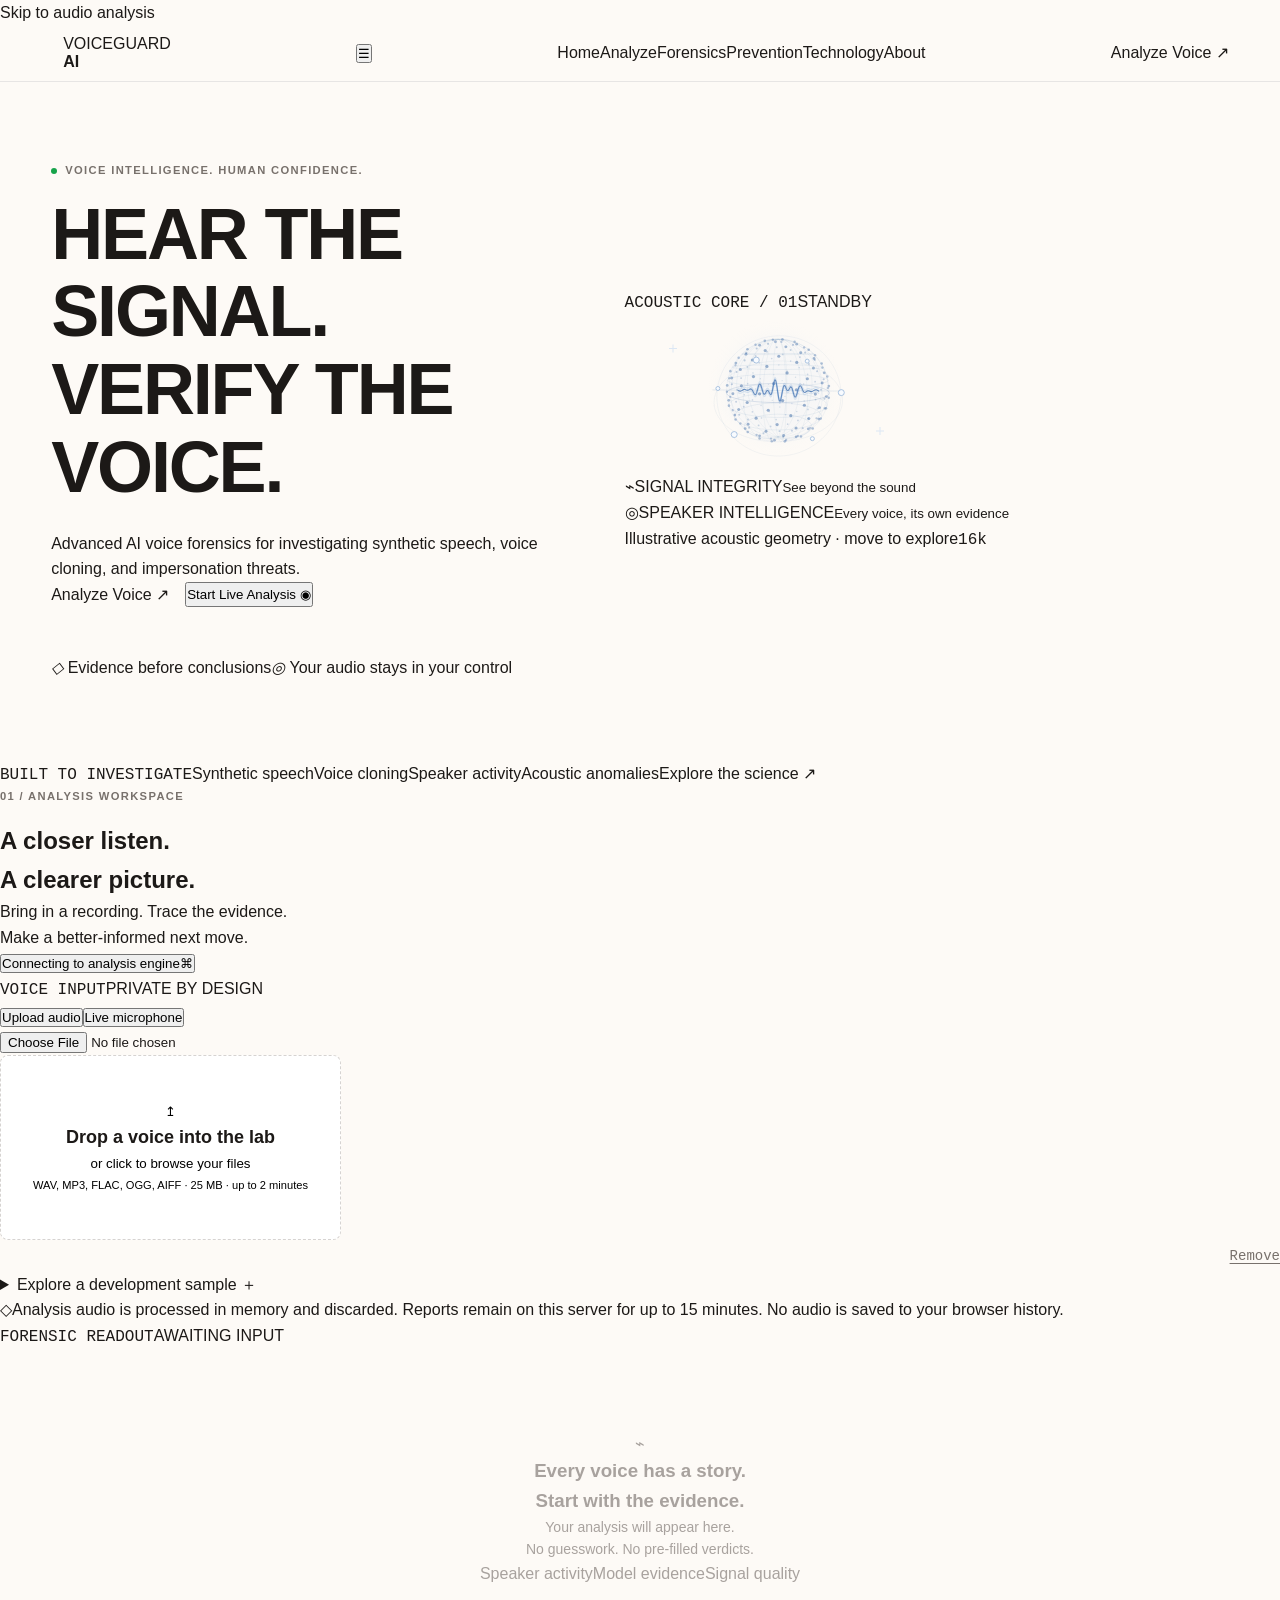
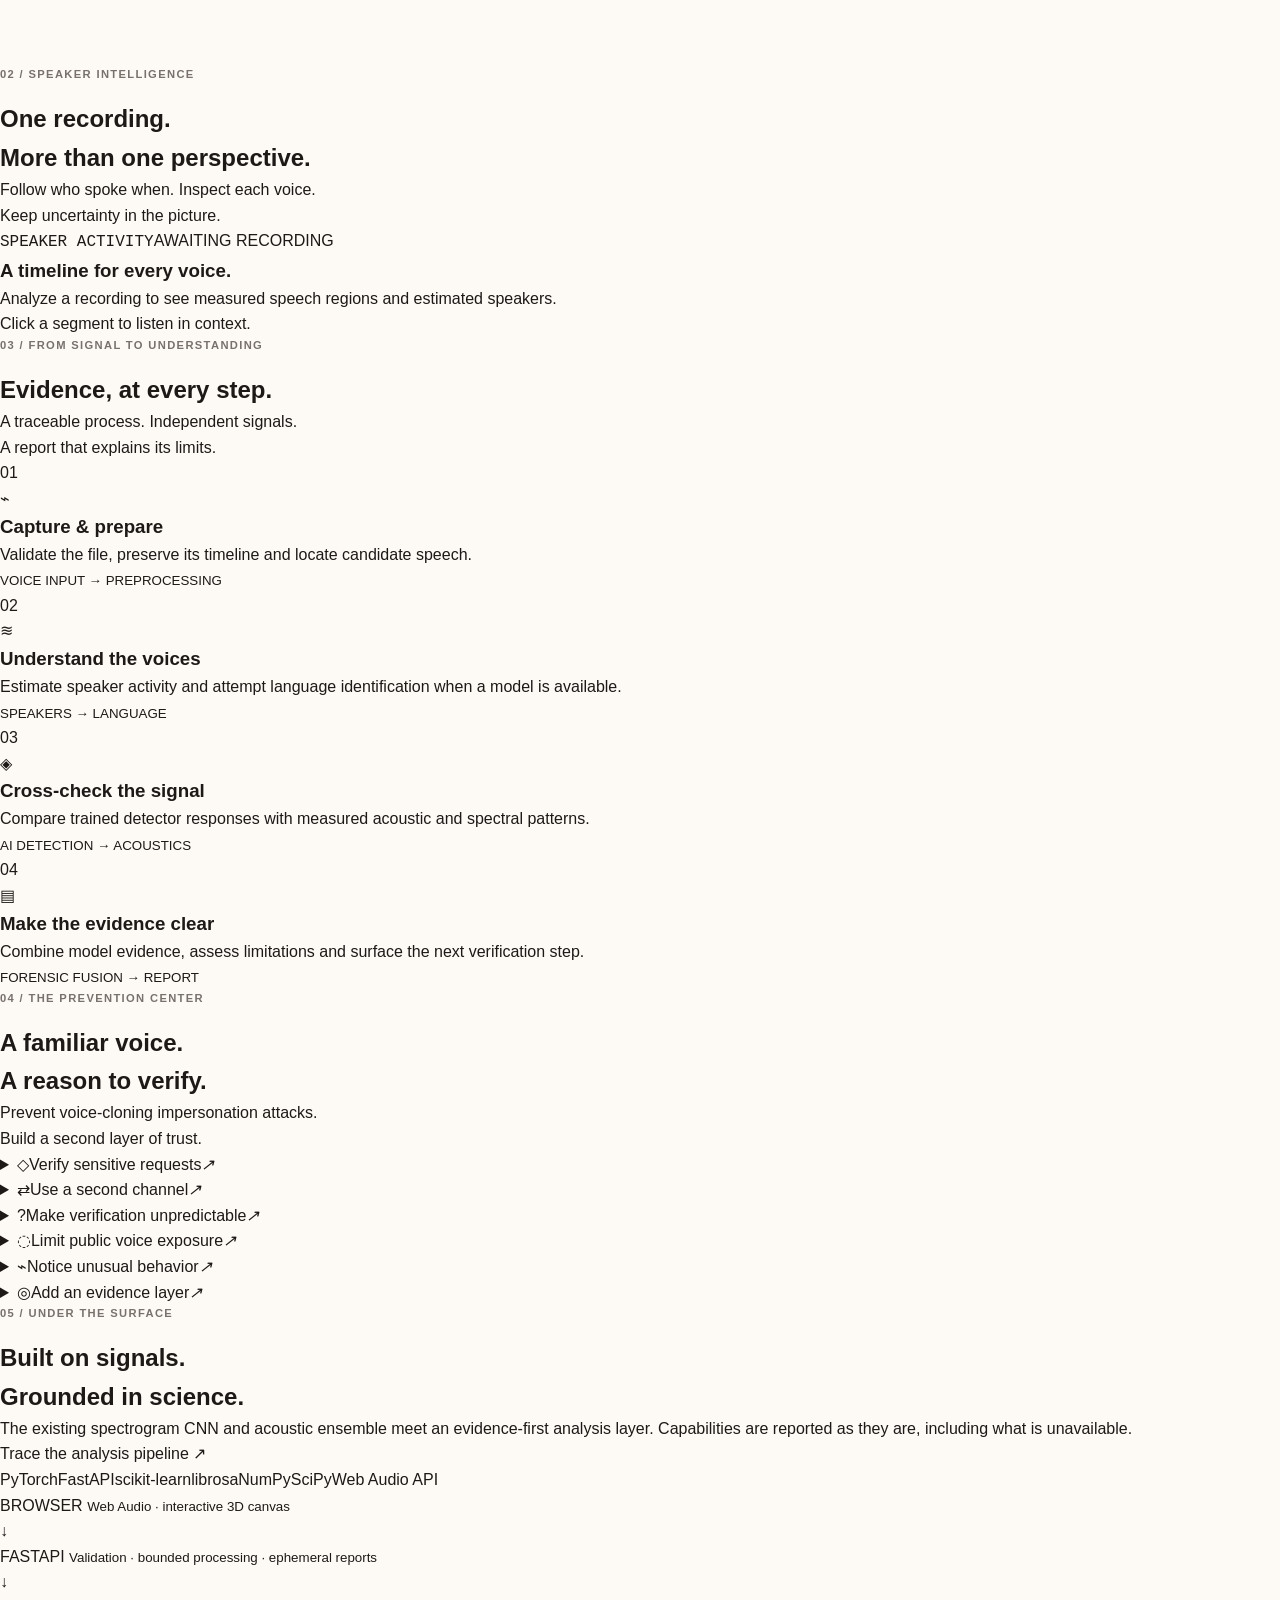
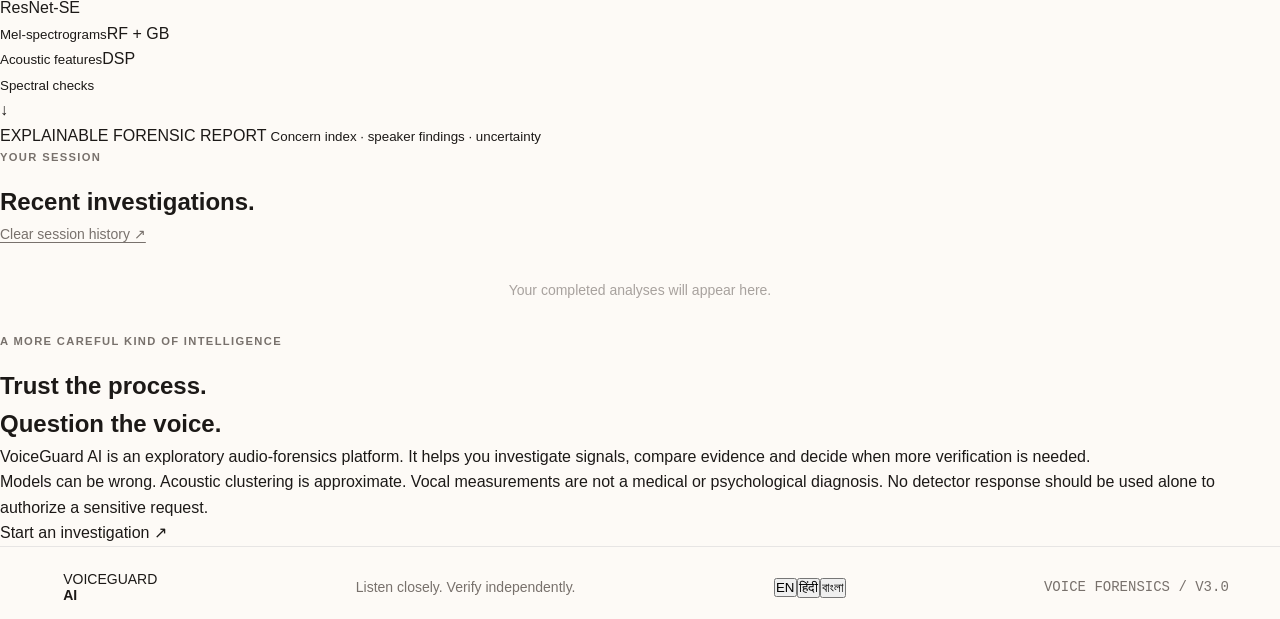
==== commit 30628322: "Update print statement from 'Hello' to 'Goodbye'" ====
--- a/index.html
+++ b/index.html
@@ -1,396 +1,109 @@
 <!doctype html>
 <html lang="en">
+<head>
+  <meta charset="UTF-8"><meta name="viewport" content="width=device-width,initial-scale=1">
+  <meta name="description" content="VoiceGuard AI — an evidence-first workspace for audio forensics, speaker analysis and safer voice verification.">
+  <meta name="theme-color" content="#f6f9fd"><title>VoiceGuard AI — Hear the signal. Verify the voice.</title>
+  <link rel="stylesheet" href="styles.css"><script src="core-visual.js" defer></script><script src="script.js" defer></script>
+</head>
+<body>
+<a class="skip-link" href="#analyze">Skip to audio analysis</a>
+<header class="site-header">
+  <a class="brand" href="#home" aria-label="VoiceGuard AI home"><span class="brand-icon" aria-hidden="true"><i></i><i></i><i></i><i></i><i></i></span><span>VOICEGUARD <b>AI</b></span></a>
+  <button class="menu-toggle" id="menuToggle" aria-expanded="false" aria-controls="navigation" aria-label="Toggle navigation">☰</button>
+  <nav id="navigation" aria-label="Main navigation"><a href="#home">Home</a><a href="#analyze">Analyze</a><a href="#forensics">Forensics</a><a href="#prevention">Prevention</a><a href="#technology">Technology</a><a href="#about">About</a></nav>
+  <a class="button small primary nav-cta" href="#analyze">Analyze Voice <span aria-hidden="true">↗</span></a>
+</header>
+<main>
+<section class="hero shell" id="home" aria-labelledby="hero-title">
+  <div class="hero-copy reveal">
+    <div class="eyebrow"><span class="status-dot"></span> VOICE INTELLIGENCE. HUMAN CONFIDENCE.</div>
+    <h1 id="hero-title">HEAR THE SIGNAL.<br><span>VERIFY THE VOICE.</span></h1>
+    <p class="hero-description">Advanced AI voice forensics for investigating synthetic speech, voice cloning, and impersonation threats.</p>
+    <div class="hero-actions"><a href="#analyze" class="button primary" data-i18n="analyzeVoice">Analyze Voice <span aria-hidden="true">↗</span></a><button class="button secondary" id="heroLive" data-i18n="startLive">Start Live Analysis <span aria-hidden="true">◉</span></button></div>
+    <div class="hero-trust"><span><i aria-hidden="true">◇</i> Evidence before conclusions</span><span><i aria-hidden="true">◎</i> Your audio stays in your control</span></div>
+  </div>
+  <figure class="core-figure reveal" id="coreFigure">
+    <div class="core-top"><span class="mono">ACOUSTIC CORE / 01</span><span class="core-state" id="coreState">STANDBY</span></div>
+    <canvas id="acousticCore" aria-label="Interactive three dimensional acoustic core. Illustrative while idle; waveform follows microphone or analyzed audio when available."></canvas>
+    <div class="core-node node-a"><span class="node-icon">⌁</span><span>SIGNAL INTEGRITY<small>See beyond the sound</small></span></div>
+    <div class="core-node node-b"><span class="node-icon">◎</span><span>SPEAKER INTELLIGENCE<small>Every voice, its own evidence</small></span></div>
+    <figcaption><span class="mini-line"></span><span id="coreCaption">Illustrative acoustic geometry · move to explore</span><span class="mono">16k</span></figcaption>
+  </figure>
+</section>
+<div class="capability-strip"><div class="shell"><span class="mono">BUILT TO INVESTIGATE</span><span>Synthetic speech</span><i></i><span>Voice cloning</span><i></i><span>Speaker activity</span><i></i><span>Acoustic anomalies</span><a href="#technology">Explore the science ↗</a></div></div>
 
-<head>
-  <meta charset="UTF-8" />
-  <meta name="viewport" content="width=device-width, initial-scale=1.0" />
-  <meta name="description"
-    content="VoiceGuard AI demo: an audio-forensics workspace for investigating synthetic speech." />
-  <meta name="theme-color" content="#fcfaf5" />
-  <title>VoiceGuard AI — Audio Forensics</title>
-  <link rel="preconnect" href="https://fonts.googleapis.com" />
-  <link rel="preconnect" href="https://fonts.gstatic.com" crossorigin />
-  <link
-    href="https://fonts.googleapis.com/css2?family=Inter:wght@400;500;600;700&family=Space+Grotesk:wght@500;600;700&family=Space+Mono:wght@400;700&display=swap"
-    rel="stylesheet" />
-  <link rel="stylesheet" href="styles.css" />
-</head>
+<section class="section shell" id="analyze" aria-labelledby="analyze-title">
+  <div class="section-heading reveal"><div><div class="eyebrow">01 / ANALYSIS WORKSPACE</div><h2 id="analyze-title" data-i18n="workspaceTitle">A closer listen.<br>A clearer picture.</h2></div><div class="heading-aside"><p>Bring in a recording. Trace the evidence.<br>Make a better-informed next move.</p><button class="connection-pill" id="connectionButton" aria-haspopup="dialog"><span class="status-dot" id="connectionDot"></span><span id="connectionText">Connecting to analysis engine</span><span>⌘</span></button></div></div>
+  <div class="workspace-grid">
+    <article class="panel input-panel reveal">
+      <div class="panel-title"><span class="mono">VOICE INPUT</span><span class="pill">PRIVATE BY DESIGN</span></div>
+      <div class="tabs" role="tablist" aria-label="Audio source"><button id="uploadTab" role="tab" aria-selected="true" aria-controls="uploadPanel" data-i18n="upload">Upload audio</button><button id="liveTab" role="tab" aria-selected="false" aria-controls="livePanel" tabindex="-1" data-i18n="live">Live microphone</button></div>
+      <div id="uploadPanel" role="tabpanel" aria-labelledby="uploadTab">
+        <input type="file" id="audioInput" accept=".wav,.mp3,.flac,.ogg,.aiff,.aif,audio/*" class="visually-hidden" tabindex="-1">
+        <button class="drop-zone" id="dropZone"><span class="upload-symbol" aria-hidden="true">↥</span><strong id="filePrompt" data-i18n="dropPrompt">Drop a voice into the lab</strong><span id="fileDetail">or click to browse your files</span><small>WAV, MP3, FLAC, OGG, AIFF · 25 MB · up to 2 minutes</small></button>
+        <div class="file-meta" id="fileMeta" hidden><span id="fileName"></span><button class="text-button" id="removeFile">Remove</button></div>
+        <audio id="audioPreview" controls hidden preload="metadata"></audio>
+        <button id="analyzeButton" class="button primary wide" disabled data-i18n="analyzeRecording">Analyze recording <span aria-hidden="true">↗</span></button>
+        <details class="sample-details"><summary>Explore a development sample <span>＋</span></summary><p>These are supplied development recordings, not a validation benchmark. Each sample is sent through the actual pipeline.</p><div id="sampleList" class="sample-list">Loading samples…</div></details>
+      </div>
+      <div id="livePanel" role="tabpanel" aria-labelledby="liveTab" hidden>
+        <div class="live-heading"><span class="mono" id="liveStatus">MICROPHONE OFF</span><time id="recordTimer">00:00</time></div>
+        <canvas id="liveWave" height="115" aria-label="Live microphone waveform"></canvas><canvas id="liveSpectrum" height="60" aria-label="Live microphone frequency spectrum"></canvas>
+        <div class="live-metrics"><div><small>AMPLITUDE</small><strong id="liveAmplitude">— dBFS</strong></div><div><small>WINDOW RISK</small><strong id="liveRisk">Awaiting audio</strong></div><div><small>LANGUAGE</small><strong id="liveLanguage">Unknown</strong></div><div><small>VOCAL STATE</small><strong id="liveVocal">Awaiting audio</strong></div></div>
+        <p class="subtle" id="liveSpeaker">Speaker identity and count require analysis of the complete recording.</p>
+        <button class="button primary wide" id="recordButton" data-i18n="enableMic">Enable microphone <span aria-hidden="true">◉</span></button>
+        <p class="privacy-note">Your browser asks for permission. While recording, short audio windows are sent to this analysis server. Stop to review and analyze the complete recording. Maximum 2 minutes.</p>
+      </div>
+      <div id="inputError" class="notice error" role="alert" hidden></div>
+      <div class="privacy-note"><span aria-hidden="true">◇</span><span>Analysis audio is processed in memory and discarded. Reports remain on this server for up to 15 minutes. No audio is saved to your browser history.</span></div>
+    </article>
+    <article class="panel readout-panel reveal" aria-labelledby="readoutTitle" aria-busy="false" id="readout">
+      <div class="panel-title"><span class="mono" id="readoutTitle">FORENSIC READOUT</span><span class="pill" id="readoutStatus">AWAITING INPUT</span></div>
+      <div id="emptyReadout" class="empty-readout"><div class="empty-orbit" aria-hidden="true"><span>⌁</span><i></i></div><h3>Every voice has a story.<br>Start with the evidence.</h3><p>Your analysis will appear here.<br>No guesswork. No pre-filled verdicts.</p><div class="empty-tags"><span>Speaker activity</span><span>Model evidence</span><span>Signal quality</span></div></div>
+      <div id="loadingReadout" class="loading-readout" hidden><div class="processing-icon" aria-hidden="true">◎</div><p class="eyebrow">FOLLOWING THE SIGNAL</p><h3 id="analysisStage" role="status">Reading audio</h3><div class="progress-track"><span id="progressLine"></span></div><ol id="stageList"></ol><p class="subtle">Stages reflect server progress. First analysis may take longer while audio libraries warm up.</p></div>
+      <div id="resultReadout" hidden>
+        <div class="result-hero"><div class="risk-gauge" id="riskGauge"><svg viewBox="0 0 180 180" aria-hidden="true"><circle cx="90" cy="90" r="76"></circle><circle id="gaugeValue" cx="90" cy="90" r="76"></circle></svg><div><strong id="gaugeScore">—</strong><span>CONCERN / 100</span></div></div><div><span class="eyebrow">VOICE AUTHENTICITY RISK</span><h3 id="verdictText"></h3><span class="risk-badge" id="verdictTag"></span><p class="subtle" id="confidence"></p></div></div>
+        <div class="summary-grid"><div><small>SPEAKERS</small><strong id="summarySpeakers">—</strong></div><div><small>LANGUAGE</small><strong id="summaryLanguage">—</strong></div><div><small>AUDIO QUALITY</small><strong id="summaryQuality">—</strong></div><div><small>DURATION</small><strong id="summaryDuration">—</strong></div></div>
+        <p class="notice" id="resultReason"></p><div id="evidenceRows" class="evidence-list"></div>
+        <button class="button secondary wide" id="reportButton">Download forensic report <span>↓</span></button><p class="report-note">Printable HTML · measured evidence, speaker findings and limitations</p>
+      </div>
+    </article>
+  </div>
+</section>
 
-<body>
-  <header class="site-header">
-    <a class="brand" href="#top" aria-label="VoiceGuard AI home">
-      <span class="brand-mark" aria-hidden="true"><i></i><i></i><i></i><i></i></span>
-      <span><strong>VOICEGUARD</strong><small>AUDIO FORENSICS</small></span>
-    </a>
-    <nav class="main-nav" aria-label="Main navigation">
-      <a class="is-active" href="#analyze" aria-current="page">Analyze</a>
-      <a href="#live-detect">Live Detect</a>
-      <a href="#history">History</a>
-      <a href="#about">About</a>
-    </nav>
-    <div class="languages" aria-label="Language selector">
-      <button class="is-selected" data-lang="en" type="button" aria-pressed="true" aria-label="English">EN</button>
-      <span>/</span>
-      <button data-lang="hi" type="button" aria-pressed="false" aria-label="Hindi">हिं</button>
-      <span>/</span>
-      <button data-lang="bn" type="button" aria-pressed="false" aria-label="Bengali">বাং</button>
-    </div>
-  </header>
+<section class="section shell forensics-section" id="forensics" aria-labelledby="forensics-title">
+  <div class="section-heading reveal"><div><div class="eyebrow">02 / SPEAKER INTELLIGENCE</div><h2 id="forensics-title">One recording.<br>More than one perspective.</h2></div><p class="heading-aside">Follow who spoke when. Inspect each voice.<br>Keep uncertainty in the picture.</p></div>
+  <div class="panel timeline-panel reveal">
+    <div class="panel-title"><span class="mono">SPEAKER ACTIVITY</span><span class="pill" id="timelineBadge">AWAITING RECORDING</span></div>
+    <div id="timelineEmpty" class="timeline-empty"><div class="timeline-placeholder" aria-hidden="true"><i></i><i></i><i></i></div><h3>A timeline for every voice.</h3><p>Analyze a recording to see measured speech regions and estimated speakers.<br>Click a segment to listen in context.</p></div>
+    <div id="timelineResult" hidden><p id="diarizationNote" class="notice"></p><div class="timeline-ruler"><span>00:00</span><span id="timelineEnd"></span></div><div id="speakerLanes"></div><div class="timeline-legend"><span><i></i> Estimated speaker activity</span><span><i class="hatched"></i> Overlapping speech</span><span>Click a segment to play</span></div><div id="speakerDetail" class="speaker-detail" aria-live="polite"></div></div>
+  </div>
+  <div class="signal-panels" id="signalPanels" hidden><article class="panel"><div class="panel-title"><span class="mono">MEL-SPECTROGRAM</span><span class="pill">MEASURED AUDIO</span></div><canvas id="spectrogram" height="220" aria-label="Measured mel-frequency spectrogram: time increases to the right, mel bands increase upward"></canvas><p class="subtle">Time → · mel frequency ↑ · darker blue = greater relative energy</p></article><article class="panel"><div class="panel-title"><span class="mono">VOCAL CHARACTERISTICS</span><span class="pill">NON-DIAGNOSTIC</span></div><div id="vocalDetails"></div></article></div>
+</section>
 
-  <main id="top">
-    <section class="hero" aria-labelledby="hero-title">
-      <div class="hero-copy">
-        <p class="eyebrow"><span></span> <span class="translatable" data-key="heroEyebrow">SYNTHETIC SPEECH
-            INVESTIGATION</span></p>
-        <h1 id="hero-title"><span class="glitch-text" data-text="Know if a voice">Know if a voice</span><br /><span
-            class="headline-mark"><span class="translatable" data-key="heroMark">is real.</span><svg
-              class="headline-underline" viewBox="0 0 210 14" preserveAspectRatio="none" aria-hidden="true">
-              <path pathLength="1" d="M2 9.5C40 3 96 2 122 7.5C150 13 178 6 208 4" />
-            </svg></span></h1>
-        <p class="hero-text translatable" data-key="heroText">VoiceGuard AI analyzes acoustic patterns, spectral
-          behavior, and vocal characteristics to identify signs of synthetic speech.</p>
-        <div class="hero-actions">
-          <a class="btn btn-primary" href="#analyze"><span class="translatable" data-key="analyzeBtn">Analyze
-              Audio</span> <span aria-hidden="true">↘</span></a>
-          <button class="btn btn-secondary" id="heroSample" type="button"><span class="translatable"
-              data-key="trySampleBtn">Try a Sample</span> <span aria-hidden="true">→</span></button>
-        </div>
-        <dl class="hero-stats">
-          <div>
-            <dt class="translatable" data-key="statSignals">Signals modeled</dt>
-            <dd>5</dd>
-          </div>
-          <div>
-            <dt class="translatable" data-key="statWindow">Analysis window</dt>
-            <dd>20 ms</dd>
-          </div>
-          <div>
-            <dt class="translatable" data-key="statFormats">Formats read</dt>
-            <dd>6</dd>
-          </div>
-        </dl>
-      </div>
+<section class="method-section" id="how-it-works"><div class="shell section"><div class="section-heading reveal"><div><div class="eyebrow">03 / FROM SIGNAL TO UNDERSTANDING</div><h2>Evidence, at every step.</h2></div><p class="heading-aside">A traceable process. Independent signals.<br>A report that explains its limits.</p></div><div class="pipeline-grid">
+  <article class="reveal"><span>01</span><div class="method-icon">⌁</div><h3>Capture & prepare</h3><p>Validate the file, preserve its timeline and locate candidate speech.</p><small>VOICE INPUT → PREPROCESSING</small></article>
+  <article class="reveal"><span>02</span><div class="method-icon">≋</div><h3>Understand the voices</h3><p>Estimate speaker activity and attempt language identification when a model is available.</p><small>SPEAKERS → LANGUAGE</small></article>
+  <article class="reveal"><span>03</span><div class="method-icon">◈</div><h3>Cross-check the signal</h3><p>Compare trained detector responses with measured acoustic and spectral patterns.</p><small>AI DETECTION → ACOUSTICS</small></article>
+  <article class="reveal"><span>04</span><div class="method-icon">▤</div><h3>Make the evidence clear</h3><p>Combine model evidence, assess limitations and surface the next verification step.</p><small>FORENSIC FUSION → REPORT</small></article>
+</div></div></section>
 
-      <figure class="hero-instrument" aria-label="Animated audio signal analysis visualization">
-        <div class="instrument-top">
-          <span><span class="live-label">LIVE</span> SPECTRAL SCAN</span>
-          <span class="signal-state"><i><b></b></i> SIGNAL DETECTED</span>
-        </div>
-        <div class="signal-grid">
-          <span class="grid-label label-y">+12 dB</span>
-          <span class="grid-label label-x">00:00.00</span>
-          <span class="grid-label label-r">24 kHz</span>
-          <svg class="signal-trace" viewBox="0 0 760 338" role="img" aria-label="A waveform being scanned">
-            <defs>
-              <linearGradient id="waveColor" x1="0" x2="1">
-                <stop class="wave-start" offset="0" stop-color="var(--accent, #e8850c)" />
-                <stop class="wave-end" offset="1" stop-color="var(--coral, #f87171)" />
-              </linearGradient>
-              <linearGradient id="formantColor" x1="0" x2="1">
-                <stop class="formant-start" offset="0" stop-color="var(--blue, #3b82f6)" />
-                <stop class="formant-end" offset="1" stop-color="var(--violet, #8b5cf6)" />
-              </linearGradient>
-              <linearGradient id="scannerBeam" x1="0" y1="0" x2="0" y2="1">
-                <stop offset="0%" stop-color="#e8850c" stop-opacity="0.1" />
-                <stop offset="50%" stop-color="#e8850c" stop-opacity="0.9" />
-                <stop offset="100%" stop-color="#f87171" stop-opacity="0.2" />
-              </linearGradient>
-              <clipPath id="scanClip">
-                <rect class="scan-reveal" x="0" y="0" width="0" height="338" />
-              </clipPath>
-            </defs>
-            <g class="spectrogram" clip-path="url(#scanClip)">
-              <rect x="22" y="78" width="14" height="126" />
-              <rect x="45" y="129" width="14" height="75" />
-              <rect x="68" y="102" width="14" height="102" />
-              <rect x="91" y="154" width="14" height="50" />
-              <rect x="114" y="66" width="14" height="138" />
-              <rect x="137" y="111" width="14" height="93" />
-              <rect x="160" y="141" width="14" height="63" />
-              <rect x="183" y="52" width="14" height="152" />
-              <rect x="206" y="118" width="14" height="86" />
-              <rect x="229" y="79" width="14" height="125" />
-              <rect x="252" y="145" width="14" height="59" />
-              <rect x="275" y="94" width="14" height="110" />
-              <rect x="298" y="125" width="14" height="79" />
-              <rect x="321" y="62" width="14" height="142" />
-              <rect x="344" y="152" width="14" height="52" />
-              <rect x="367" y="107" width="14" height="97" />
-              <rect x="390" y="133" width="14" height="71" />
-              <rect x="413" y="85" width="14" height="119" />
-              <rect x="436" y="151" width="14" height="53" />
-              <rect x="459" y="69" width="14" height="135" />
-              <rect x="482" y="116" width="14" height="88" />
-              <rect x="505" y="141" width="14" height="63" />
-              <rect x="528" y="96" width="14" height="108" />
-              <rect x="551" y="132" width="14" height="72" />
-              <rect x="574" y="73" width="14" height="131" />
-              <rect x="597" y="124" width="14" height="80" />
-              <rect x="620" y="102" width="14" height="102" />
-              <rect x="643" y="151" width="14" height="53" />
-              <rect x="666" y="88" width="14" height="116" />
-              <rect x="689" y="128" width="14" height="76" />
-              <rect x="712" y="105" width="14" height="99" />
-            </g>
-            <g class="freq-markers">
-              <g class="freq-marker fm-1">
-                <line x1="163" y1="30" x2="163" y2="308" /><text x="163" y="20">210 Hz</text>
-              </g>
-              <g class="freq-marker fm-2">
-                <line x1="392" y1="30" x2="392" y2="308" /><text x="392" y="20">1.4 kHz</text>
-              </g>
-              <g class="freq-marker fm-3">
-                <line x1="622" y1="30" x2="622" y2="308" /><text x="622" y="20">6.8 kHz</text>
-              </g>
-            </g>
-            <path class="formant-shadow"
-              d="M0,232 C34,214 66,250 96,222 S158,178 188,224 S250,266 282,218 S344,168 376,222 S438,268 470,216 S532,172 564,222 S626,260 658,214 S716,180 760,220" />
-            <path class="formant-path" pathLength="1"
-              d="M0,232 C34,214 66,250 96,222 S158,178 188,224 S250,266 282,218 S344,168 376,222 S438,268 470,216 S532,172 564,222 S626,260 658,214 S716,180 760,220" />
-            <path class="wave-shadow"
-              d="M0,178 C30,178 35,128 62,180 S100,238 132,168 S169,81 198,178 S240,278 272,180 S313,88 348,178 S389,240 422,160 S461,105 490,178 S523,247 555,178 S588,93 618,179 S654,222 681,167 S719,126 760,175" />
-            <path class="wave-path" pathLength="1"
-              d="M0,178 C30,178 35,128 62,180 S100,238 132,168 S169,81 198,178 S240,278 272,180 S313,88 348,178 S389,240 422,160 S461,105 490,178 S523,247 555,178 S588,93 618,179 S654,222 681,167 S719,126 760,175" />
-            <line class="scanner" x1="0" y1="22" x2="0" y2="316" />
-            <circle class="scan-dot-ring" cx="0" cy="178" r="14" />
-            <circle class="scan-dot" cx="0" cy="178" r="6" />
-          </svg>
-          <div class="signal-note note-one">FORMANT<br /><b>3.8 kHz</b></div>
-          <div class="signal-note note-two">PITCH TRACE<br /><b>204 Hz</b></div>
-          <div class="signal-note note-three">JITTER<br /><b>± 1.2 Hz</b></div>
-        </div>
-        <figcaption>
-          <span>CHANNEL: MONO</span>
-          <span>48,000 Hz</span>
-          <span>ANALYSIS WINDOW: 20 ms</span>
-        </figcaption>
-      </figure>
-    </section>
+<section class="section shell" id="prevention"><div class="section-heading reveal"><div><div class="eyebrow">04 / THE PREVENTION CENTER</div><h2>A familiar voice.<br>A reason to verify.</h2></div><p class="heading-aside">Prevent voice-cloning impersonation attacks.<br>Build a second layer of trust.</p></div><div class="prevention-grid">
+<details class="protection-card reveal"><summary><span class="card-icon">◇</span><span>Verify sensitive requests</span><i>↗</i></summary><p>A voice alone is not proof of identity. Pause before approving payments, account changes or requests for credentials.</p></details>
+<details class="protection-card reveal"><summary><span class="card-icon">⇄</span><span>Use a second channel</span><i>↗</i></summary><p>Call a saved, independently verified number or use your organization’s trusted messaging channel. Do not rely on contact details supplied by the caller.</p></details>
+<details class="protection-card reveal"><summary><span class="card-icon">?</span><span>Make verification unpredictable</span><i>↗</i></summary><p>Use a fresh challenge or agreed verification process. A challenge is an additional check; a convincing answer is not sufficient on its own.</p></details>
+<details class="protection-card reveal"><summary><span class="card-icon">◌</span><span>Limit public voice exposure</span><i>↗</i></summary><p>Consider where you publish long, clean voice recordings. Share recordings with the audience that actually needs them.</p></details>
+<details class="protection-card reveal"><summary><span class="card-icon">⌁</span><span>Notice unusual behavior</span><i>↗</i></summary><p>Urgency, secrecy, unfamiliar payment details and attempts to bypass normal procedures are reasons to pause and verify.</p></details>
+<details class="protection-card reveal"><summary><span class="card-icon">◎</span><span>Add an evidence layer</span><i>↗</i></summary><p>Use VoiceGuard to inspect acoustic signals. A low concern score does not establish authenticity; keep independent verification in place.</p></details>
+</div></section>
 
-    <section class="workspace" id="analyze" aria-labelledby="analyze-title">
-      <div class="section-intro">
-        <p class="eyebrow"><span></span> <span class="translatable" data-key="workspaceEyebrow">WORKSPACE / 01</span>
-        </p>
-        <h2 id="analyze-title" class="translatable" data-key="workspaceTitle">Bring a voice into focus.</h2>
-        <p class="translatable" data-key="workspaceDesc">Load a recording, select a controlled sample, or capture a
-          short clip live.</p>
-      </div>
+<section class="technology-section shell" id="technology"><div class="technology-copy reveal"><div class="eyebrow">05 / UNDER THE SURFACE</div><h2>Built on signals.<br>Grounded in science.</h2><p>The existing spectrogram CNN and acoustic ensemble meet an evidence-first analysis layer. Capabilities are reported as they are, including what is unavailable.</p><a href="#how-it-works" class="text-link">Trace the analysis pipeline ↗</a><div class="technology-badges"><span>PyTorch</span><span>FastAPI</span><span>scikit-learn</span><span>librosa</span><span>NumPy</span><span>SciPy</span><span>Web Audio API</span></div></div><div class="architecture panel reveal"><div class="architecture-node">BROWSER <small>Web Audio · interactive 3D canvas</small></div><div class="architecture-connector">↓</div><div class="architecture-node">FASTAPI <small>Validation · bounded processing · ephemeral reports</small></div><div class="architecture-connector">↓</div><div class="architecture-branches"><span>ResNet-SE<br><small>Mel-spectrograms</small></span><span>RF + GB<br><small>Acoustic features</small></span><span>DSP<br><small>Spectral checks</small></span></div><div class="architecture-connector">↓</div><div class="architecture-node final-node">EXPLAINABLE FORENSIC REPORT <small>Concern index · speaker findings · uncertainty</small></div></div></section>
 
-      <div class="instrument-workbench">
-        <div class="input-column">
-          <div class="drop-zone" id="dropZone" role="button" tabindex="0"
-            aria-label="Drop an audio file or browse from device" aria-controls="fileMeta">
-            <input id="audioInput" type="file"
-              accept="audio/mpeg,audio/wav,audio/x-m4a,audio/flac,audio/ogg,audio/webm,audio/aac" hidden />
-            <svg class="drop-icon" viewBox="0 0 44 38" width="44" height="38" aria-hidden="true">
-              <rect x="3" y="13" width="4" height="15" rx="2" />
-              <rect x="11" y="7" width="4" height="25" rx="2" />
-              <rect x="19" y="2" width="4" height="34" rx="2" />
-              <rect x="27" y="9" width="4" height="21" rx="2" />
-              <rect x="35" y="15" width="4" height="11" rx="2" />
-            </svg>
-            <strong id="filePrompt" class="translatable" data-key="dropPrompt">Drop an audio file here</strong>
-            <span class="translatable" data-key="dropSub">or browse from your device</span>
-            <small>MP3 · WAV · M4A · FLAC · OGG</small>
-          </div>
-          <div class="file-meta" id="fileMeta" aria-live="polite">
-            <span>NO FILE LOADED</span><span>—</span>
-          </div>
-
-          <div class="sample-row" aria-label="Demo audio samples">
-            <button class="sample-card" data-sample="clone" type="button" aria-pressed="false">
-              <span class="sample-number">01</span>
-              <span class="mini-wave wave-coral" aria-hidden="true"></span>
-              <b>AI-cloned voice</b>
-              <small class="translatable" data-key="sampleLabel">DEMO SAMPLE</small>
-            </button>
-            <button class="sample-card" data-sample="human" type="button" aria-pressed="false">
-              <span class="sample-number">02</span>
-              <span class="mini-wave wave-blue" aria-hidden="true"></span>
-              <b>Natural human speech</b>
-              <small class="translatable" data-key="sampleLabel">DEMO SAMPLE</small>
-            </button>
-            <button class="sample-card" data-sample="processed" type="button" aria-pressed="false">
-              <span class="sample-number">03</span>
-              <span class="mini-wave wave-violet" aria-hidden="true"></span>
-              <b>Heavily processed audio</b>
-              <small class="translatable" data-key="sampleLabel">DEMO SAMPLE</small>
-            </button>
-          </div>
-
-          <div class="record-row" id="live-detect">
-            <span class="or-label translatable" data-key="orLabel">OR</span>
-            <button class="record-button" id="recordButton" type="button" aria-label="Start recording"
-              aria-pressed="false">
-              <span class="mic-icon" aria-hidden="true">●</span>
-            </button>
-            <div>
-              <strong id="recordLabel"><span class="rec-dot" aria-hidden="true"></span><span id="recordLabelText"
-                  class="translatable" data-key="recordPrompt">Record a sample</span></strong>
-              <p id="recordDetail" class="translatable" data-key="recordDesc">Use your microphone for a short clip.</p>
-            </div>
-            <time id="recordTimer">00:00.00</time>
-            <canvas id="liveWave" width="170" height="40" aria-label="Live microphone amplitude display"></canvas>
-          </div>
-
-          <audio id="audioPreview" controls hidden></audio>
-          <button class="btn btn-primary analyze-button" id="analyzeButton" type="button" hidden style="display:none;">
-            <span class="translatable" data-key="analyzeVoiceBtn">Analyze Voice</span> <span aria-hidden="true">↗</span>
-          </button>
-        </div>
-
-        <aside class="readout" aria-live="polite" aria-labelledby="readout-title">
-          <div class="readout-head">
-            <span id="readout-title" class="translatable" data-key="readoutTitle">FORENSIC READOUT</span>
-            <span id="readoutStatus" class="translatable" data-key="statusAwaiting">AWAITING INPUT</span>
-          </div>
-
-          <div class="empty-readout" id="emptyReadout">
-            <div class="reticle" aria-hidden="true">
-              <span class="radar-beam"></span>
-              <span class="sonar-ring"></span>
-              <span class="sonar-ring sonar-ring-2"></span>
-              <span class="reticle-crosshair"></span>
-            </div>
-            <p class="translatable" data-key="emptyPrompt">Load an audio signal to initialize a forensic readout.</p>
-          </div>
-
-          <div class="loading-readout" id="loadingReadout" hidden>
-            <div class="progress-track" role="progressbar" aria-valuemin="0" aria-valuemax="100" aria-valuenow="0">
-              <i id="progressLine"></i>
-            </div>
-            <p id="analysisStage" class="translatable" data-key="uploadReceived">Upload received…</p>
-            <small class="translatable" data-key="demoDisclaimer">DEMO SIMULATION — NO LIVE MODEL IS RUNNING</small>
-          </div>
-
-          <div class="result-readout" id="resultReadout" hidden>
-            <div class="verdict-row">
-              <div>
-                <small class="translatable" data-key="verdictLabel">VERDICT</small>
-                <strong id="verdictText">LIKELY SYNTHETIC</strong>
-              </div>
-              <span id="verdictTag">ELEVATED RISK</span>
-            </div>
-            <div class="score-and-meta">
-              <div class="gauge-wrap">
-                <svg class="gauge-svg" viewBox="0 0 160 160" aria-label="Risk score gauge">
-                  <circle class="gauge-bg" cx="80" cy="80" r="63" />
-                  <circle class="gauge-value" id="gaugeValue" cx="80" cy="80" r="63" />
-                  <text x="80" y="74" id="gaugeScore">78</text>
-                  <text x="80" y="96">/ 100</text>
-                </svg>
-                <span class="translatable" data-key="riskScoreLabel">RISK SCORE</span>
-              </div>
-              <dl class="tech-meta">
-                <div>
-                  <dt class="translatable" data-key="dtConfidence">Confidence</dt>
-                  <dd id="confidence">94%</dd>
-                </div>
-                <div>
-                  <dt class="translatable" data-key="dtAgreement">Model agreement</dt>
-                  <dd id="agreement">87%</dd>
-                </div>
-                <div>
-                  <dt class="translatable" data-key="dtDuration">Audio duration</dt>
-                  <dd id="duration">00:18.42</dd>
-                </div>
-                <div>
-                  <dt class="translatable" data-key="dtRate">Sample rate</dt>
-                  <dd id="rate">48 kHz</dd>
-                </div>
-                <div>
-                  <dt class="translatable" data-key="dtRange">Frequency range</dt>
-                  <dd id="range">0–24 kHz</dd>
-                </div>
-              </dl>
-            </div>
-            <details class="evidence" open>
-              <summary><span class="translatable" data-key="evidenceLabel">Forensic Evidence</span> <span
-                  class="evidence-toggle" aria-hidden="true">+</span></summary>
-              <div id="evidenceRows"></div>
-            </details>
-            <button class="btn btn-secondary report-button" id="reportButton" type="button" disabled>
-              <span class="translatable" data-key="downloadReportBtn">Download Report</span> <span
-                aria-hidden="true">↓</span>
-            </button>
-          </div>
-        </aside>
-      </div>
-    </section>
-
-    <section class="method" id="about" aria-labelledby="method-title">
-      <div class="method-heading">
-        <p class="eyebrow"><span></span> <span class="translatable" data-key="methodEyebrow">METHOD / 02</span></p>
-        <h2 id="method-title" class="translatable" data-key="methodTitle">Two signals. One<br />forensic decision.</h2>
-      </div>
-      <div class="method-diagram">
-        <article>
-          <span>01</span>
-          <h3 class="translatable" data-key="specModelTitle">Spectrogram Model</h3>
-          <p class="translatable" data-key="specModelDesc">The system studies frequency patterns and spectral structures
-            that can reveal artifacts commonly associated with synthetic speech.</p>
-          <div class="spectrum-bars" aria-hidden="true">
-            <span></span><span></span><span></span><span></span><span></span><span></span><span></span><span></span>
-          </div>
-        </article>
-        <div class="converge" aria-hidden="true">
-          <i></i><b>×</b><i></i>
-        </div>
-        <article>
-          <span>02</span>
-          <h3 class="translatable" data-key="acousticModelTitle">Acoustic Feature Ensemble</h3>
-          <p class="translatable" data-key="acousticModelDesc">The system examines pitch behavior, timing, formants,
-            jitter, energy distribution, and other acoustic characteristics.</p>
-          <div class="feature-dots" aria-hidden="true">
-            <span></span><span></span><span></span><span></span>
-          </div>
-        </article>
-        <div class="forensic-output">
-          <small class="translatable" data-key="combinedSignalLabel">COMBINED SIGNAL</small>
-          <strong class="translatable" data-key="forensicResultLabel">FORENSIC<br />RESULT</strong>
-          <span>↘</span>
-        </div>
-      </div>
-    </section>
-
-    <section class="history" id="history" aria-labelledby="history-title">
-      <div class="history-head">
-        <div>
-          <p class="eyebrow"><span></span> <span class="translatable" data-key="sessionLogEyebrow">SESSION LOG</span>
-          </p>
-          <h2 id="history-title" class="translatable" data-key="historyTitle">Previous investigations.</h2>
-        </div>
-        <button class="text-button translatable" id="clearHistory" data-key="clearHistoryBtn" type="button">Clear
-          history</button>
-      </div>
-      <div class="history-list" id="historyList">
-        <p class="history-empty translatable" data-key="historyEmpty">Your completed analyses will appear here.</p>
-      </div>
-    </section>
-
-    <aside class="trust-note">
-      <span class="trust-icon" aria-hidden="true">!</span>
-      <p><strong class="translatable" data-key="trustTitle">Read this before you decide.</strong> <span
-          class="translatable" data-key="trustText">VoiceGuard AI is a probabilistic detection tool, not proof of
-          authenticity. Results can be affected by compression, background noise, recording quality, voice
-          characteristics, and evolving synthesis techniques. It should not be the sole basis for high-stakes
-          decisions.</span></p>
-    </aside>
-  </main>
-
-  <footer>
-    <div>
-      <strong>VoiceGuard AI</strong>
-      <span class="translatable" data-key="footerSubtitle">Audio Forensics</span>
-    </div>
-    <p class="translatable" data-key="footerHackathon">Built for SIH Hackathon</p>
-    <nav aria-label="Footer navigation">
-      <a href="https://github.com/supriyakarmakarr/VoiceGuard-AI" target="_blank" rel="noopener noreferrer">GitHub</a>
-      <a href="#about" class="translatable" data-key="footerDocs">Documentation</a>
-    </nav>
-  </footer>
-
-  <script src="script.js"></script>
-</body>
-
-</html>
+<section class="section shell" id="history"><div class="section-heading"><div><div class="eyebrow">YOUR SESSION</div><h2>Recent investigations.</h2></div><button class="text-button" id="clearHistory">Clear session history ↗</button></div><div id="historyList" class="history-list"><p class="subtle">No investigations yet. Results stay in this tab until you close or refresh it.</p></div></section>
+<section class="about-section shell reveal" id="about"><div><div class="eyebrow">A MORE CAREFUL KIND OF INTELLIGENCE</div><h2>Trust the process.<br>Question the voice.</h2></div><div><p>VoiceGuard AI is an exploratory audio-forensics platform. It helps you investigate signals, compare evidence and decide when more verification is needed.</p><p>Models can be wrong. Acoustic clustering is approximate. Vocal measurements are not a medical or psychological diagnosis. No detector response should be used alone to authorize a sensitive request.</p><a class="button primary" href="#analyze">Start an investigation ↗</a></div></section>
+</main>
+<footer class="shell"><a class="brand" href="#home"><span class="brand-icon" aria-hidden="true"><i></i><i></i><i></i><i></i><i></i></span><span>VOICEGUARD <b>AI</b></span></a><p>Listen closely. Verify independently.</p><div class="language-controls" aria-label="Interface language"><button data-lang="en" aria-pressed="true">EN</button><button data-lang="hi" aria-pressed="false">हिंदी</button><button data-lang="bn" aria-pressed="false">বাংলা</button></div><span class="mono">VOICE FORENSICS / V3.0</span></footer>
+<dialog id="settingsDialog"><form method="dialog"><div class="panel-title"><span class="mono">CONNECTION SETTINGS</span><button class="text-button" aria-label="Close settings">✕</button></div><h3>Connect securely.</h3><p>Local analysis works without a key. If your server requires authentication, enter the key provided by its operator. It stays in this tab’s memory.</p><label for="apiKey">API key</label><input id="apiKey" type="password" autocomplete="off" placeholder="Optional for localhost"><p id="capabilityDetails" class="notice"></p><button class="button primary wide" id="saveSettings">Save & reconnect</button></form></dialog>
+<div class="toast" id="toast" role="status" hidden></div>
+</body></html>
--- a/styles.css
+++ b/styles.css
@@ -6,86 +6,96 @@
 /* ── Design Tokens ── */
 :root {
   /* Surface */
-  --bg:          #FDFAF6;
-  --bg-warm:     #F8F4ED;
-  --bg-cream:    #F3EDE4;
-  --bg-white:    #FFFFFF;
+  --bg: #FDFAF6;
+  --bg-warm: #F8F4ED;
+  --bg-cream: #F3EDE4;
+  --bg-white: #FFFFFF;
 
   /* Ink */
-  --ink:         #1C1917;
-  --ink-2:       #44403C;
-  --ink-muted:   #78716C;
-  --ink-dim:     #A8A29E;
+  --ink: #1C1917;
+  --ink-2: #44403C;
+  --ink-muted: #78716C;
+  --ink-dim: #A8A29E;
 
   /* Borders */
-  --rule:        #E7E5E4;
+  --rule: #E7E5E4;
   --rule-strong: #D6D3D1;
-  --rule-subtle: rgba(0,0,0,0.06);
+  --rule-subtle: rgba(0, 0, 0, 0.06);
 
   /* Accent — Amber / Orange */
-  --accent:      #E8850C;
-  --accent-hover:#D97706;
-  --accent-light:#FDE68A;
-  --accent-bg:   rgba(232,133,12,0.08);
-  --accent-bg2:  rgba(232,133,12,0.15);
+  --accent: #E8850C;
+  --accent-hover: #D97706;
+  --accent-light: #FDE68A;
+  --accent-bg: rgba(232, 133, 12, 0.08);
+  --accent-bg2: rgba(232, 133, 12, 0.15);
 
   /* Secondary accents */
-  --coral:       #F87171;
-  --blue:        #3B82F6;
-  --lime:        #84CC16;
-  --violet:      #8B5CF6;
-  --pink:        #EC4899;
+  --coral: #F87171;
+  --blue: #3B82F6;
+  --lime: #84CC16;
+  --violet: #8B5CF6;
+  --pink: #EC4899;
 
   /* Risk */
-  --safe:        #16A34A;
-  --safe-bg:     rgba(22,163,74,0.1);
-  --warn:        #D97706;
-  --warn-bg:     rgba(217,119,6,0.1);
-  --danger:      #DC2626;
-  --danger-bg:   rgba(220,38,38,0.1);
+  --safe: #16A34A;
+  --safe-bg: rgba(22, 163, 74, 0.1);
+  --warn: #D97706;
+  --warn-bg: rgba(217, 119, 6, 0.1);
+  --danger: #DC2626;
+  --danger-bg: rgba(220, 38, 38, 0.1);
 
   /* Typography */
-  --font-display:'Space Grotesk', sans-serif;
-  --font-body:   'Inter', -apple-system, BlinkMacSystemFont, sans-serif;
-  --font-mono:   'Space Mono', monospace;
-
-  --text-xs:  0.75rem;
-  --text-sm:  0.875rem;
-  --text-base:1rem;
-  --text-md:  1.125rem;
-  --text-lg:  1.25rem;
-  --text-xl:  1.5rem;
+  --font-display: 'Space Grotesk', sans-serif;
+  --font-body: 'Inter', -apple-system, BlinkMacSystemFont, sans-serif;
+  --font-mono: 'Space Mono', monospace;
+
+  --text-xs: 0.75rem;
+  --text-sm: 0.875rem;
+  --text-base: 1rem;
+  --text-md: 1.125rem;
+  --text-lg: 1.25rem;
+  --text-xl: 1.5rem;
   --text-2xl: 2rem;
   --text-3xl: 2.5rem;
-  --text-hero:clamp(2.5rem, 4.5vw + 1rem, 4.5rem);
+  --text-hero: clamp(2.5rem, 4.5vw + 1rem, 4.5rem);
 
   /* Spacing */
   --sp-2xs: 0.25rem;
-  --sp-xs:  0.5rem;
-  --sp-sm:  0.75rem;
-  --sp-md:  1rem;
-  --sp-lg:  1.5rem;
-  --sp-xl:  2rem;
+  --sp-xs: 0.5rem;
+  --sp-sm: 0.75rem;
+  --sp-md: 1rem;
+  --sp-lg: 1.5rem;
+  --sp-xl: 2rem;
   --sp-2xl: 3rem;
   --sp-3xl: 5rem;
-  --sp-page:clamp(1.25rem, 4vw, 4rem);
+  --sp-page: clamp(1.25rem, 4vw, 4rem);
 
   /* Shape */
   --radius-sm: 4px;
   --radius-md: 6px;
   --radius-lg: 8px;
-  --radius-full:9999px;
+  --radius-full: 9999px;
 
   /* Motion */
   --dur-fast: 150ms;
   --dur-base: 250ms;
   --dur-slow: 400ms;
-  --ease:     cubic-bezier(0.16, 1, 0.3, 1);
+  --ease: cubic-bezier(0.16, 1, 0.3, 1);
 }
 
 /* ── Reset ── */
-*, *::before, *::after { box-sizing: border-box; margin: 0; padding: 0; }
-html { scroll-behavior: smooth; }
+*,
+*::before,
+*::after {
+  box-sizing: border-box;
+  margin: 0;
+  padding: 0;
+}
+
+html {
+  scroll-behavior: smooth;
+}
+
 body {
   background: var(--bg);
   color: var(--ink);
@@ -96,12 +106,26 @@
   overflow-x: hidden;
   -webkit-font-smoothing: antialiased;
 }
-img, svg { display: block; }
-button { cursor: pointer; font-family: inherit; }
-a { color: var(--ink); text-decoration: none; }
+
+img,
+svg {
+  display: block;
+}
+
+button {
+  cursor: pointer;
+  font-family: inherit;
+}
+
+a {
+  color: var(--ink);
+  text-decoration: none;
+}
 
 /* Utility */
-.mono { font-family: var(--font-mono); }
+.mono {
+  font-family: var(--font-mono);
+}
 
 /* Focus */
 :focus-visible {
@@ -121,7 +145,7 @@
   justify-content: space-between;
   padding: 0 var(--sp-page);
   height: 56px;
-  background: rgba(253,250,246,0.92);
+  background: rgba(253, 250, 246, 0.92);
   backdrop-filter: blur(12px);
   -webkit-backdrop-filter: blur(12px);
   border-bottom: 1px solid var(--rule);
@@ -135,6 +159,7 @@
   color: var(--ink);
   transition: transform var(--dur-base) var(--ease);
 }
+
 .brand:hover {
   transform: translateY(-1px);
 }
@@ -148,6 +173,7 @@
   width: 22px;
   padding-bottom: 2px;
 }
+
 .brand-mark i {
   display: block;
   flex: 1;
@@ -156,55 +182,113 @@
   transform-origin: bottom;
   animation: brandEqBar 1.2s ease-in-out infinite alternate;
 }
-.brand-mark i:nth-child(1) { height: 45%; animation-delay: 0.1s; animation-duration: 0.8s; }
-.brand-mark i:nth-child(2) { height: 85%; animation-delay: 0.35s; animation-duration: 1.1s; }
-.brand-mark i:nth-child(3) { height: 60%; animation-delay: 0.18s; animation-duration: 0.75s; }
-.brand-mark i:nth-child(4) { height: 95%; animation-delay: 0.45s; animation-duration: 1.25s; }
+
+.brand-mark i:nth-child(1) {
+  height: 45%;
+  animation-delay: 0.1s;
+  animation-duration: 0.8s;
+}
+
+.brand-mark i:nth-child(2) {
+  height: 85%;
+  animation-delay: 0.35s;
+  animation-duration: 1.1s;
+}
+
+.brand-mark i:nth-child(3) {
+  height: 60%;
+  animation-delay: 0.18s;
+  animation-duration: 0.75s;
+}
+
+.brand-mark i:nth-child(4) {
+  height: 95%;
+  animation-delay: 0.45s;
+  animation-duration: 1.25s;
+}
 
 .brand:hover .brand-mark i {
   animation-duration: 0.45s;
   background: linear-gradient(to top, var(--accent-hover), #f87171);
   box-shadow: 0 0 8px rgba(232, 133, 12, 0.6);
 }
+
 @keyframes brandEqBar {
-  0% { transform: scaleY(0.35); }
-  50% { transform: scaleY(1.15); }
-  100% { transform: scaleY(0.55); }
+  0% {
+    transform: scaleY(0.35);
+  }
+
+  50% {
+    transform: scaleY(1.15);
+  }
+
+  100% {
+    transform: scaleY(0.55);
+  }
 }
 
 .brand-mark svg {
   fill: var(--accent);
 }
+
 .brand-mark svg rect {
   transform-origin: bottom;
   transform-box: fill-box;
   transition: transform var(--dur-base) var(--ease);
 }
-.brand:hover .brand-mark svg rect:nth-child(1) { animation: eqBar 0.7s ease-in-out infinite alternate; }
-.brand:hover .brand-mark svg rect:nth-child(2) { animation: eqBar 0.7s 0.12s ease-in-out infinite alternate; }
-.brand:hover .brand-mark svg rect:nth-child(3) { animation: eqBar 0.7s 0.28s ease-in-out infinite alternate; }
-.brand:hover .brand-mark svg rect:nth-child(4) { animation: eqBar 0.7s 0.1s ease-in-out infinite alternate; }
-.brand:hover .brand-mark svg rect:nth-child(5) { animation: eqBar 0.7s 0.22s ease-in-out infinite alternate; }
-.brand:hover .brand-mark svg rect:nth-child(6) { animation: eqBar 0.7s 0.35s ease-in-out infinite alternate; }
-.brand:hover .brand-mark svg rect:nth-child(7) { animation: eqBar 0.7s 0.18s ease-in-out infinite alternate; }
+
+.brand:hover .brand-mark svg rect:nth-child(1) {
+  animation: eqBar 0.7s ease-in-out infinite alternate;
+}
+
+.brand:hover .brand-mark svg rect:nth-child(2) {
+  animation: eqBar 0.7s 0.12s ease-in-out infinite alternate;
+}
+
+.brand:hover .brand-mark svg rect:nth-child(3) {
+  animation: eqBar 0.7s 0.28s ease-in-out infinite alternate;
+}
+
+.brand:hover .brand-mark svg rect:nth-child(4) {
+  animation: eqBar 0.7s 0.1s ease-in-out infinite alternate;
+}
+
+.brand:hover .brand-mark svg rect:nth-child(5) {
+  animation: eqBar 0.7s 0.22s ease-in-out infinite alternate;
+}
+
+.brand:hover .brand-mark svg rect:nth-child(6) {
+  animation: eqBar 0.7s 0.35s ease-in-out infinite alternate;
+}
+
+.brand:hover .brand-mark svg rect:nth-child(7) {
+  animation: eqBar 0.7s 0.18s ease-in-out infinite alternate;
+}
 
 @keyframes eqBar {
-  0%   { transform: scaleY(0.5); }
-  100% { transform: scaleY(1.35); }
-}
-
-.brand > span:last-child,
+  0% {
+    transform: scaleY(0.5);
+  }
+
+  100% {
+    transform: scaleY(1.35);
+  }
+}
+
+.brand>span:last-child,
 .brand-text {
   display: flex;
   flex-direction: column;
   line-height: 1.15;
 }
+
 .brand strong {
   font-family: var(--font-display);
   font-size: var(--text-sm);
   font-weight: 700;
   letter-spacing: 0.08em;
 }
+
 .brand small {
   font-size: 0.6rem;
   letter-spacing: 0.14em;
@@ -217,6 +301,7 @@
   display: flex;
   gap: var(--sp-lg);
 }
+
 .main-nav a {
   font-size: var(--text-sm);
   font-weight: 500;
@@ -225,6 +310,7 @@
   padding: 4px 0;
   transition: color var(--dur-base) var(--ease);
 }
+
 .main-nav a::after {
   content: '';
   position: absolute;
@@ -235,8 +321,16 @@
   background: var(--accent);
   transition: width var(--dur-base) var(--ease);
 }
-.main-nav a:hover, .main-nav a.is-active { color: var(--ink); }
-.main-nav a.is-active::after, .main-nav a:hover::after { width: 100%; }
+
+.main-nav a:hover,
+.main-nav a.is-active {
+  color: var(--ink);
+}
+
+.main-nav a.is-active::after,
+.main-nav a:hover::after {
+  width: 100%;
+}
 
 /* Language Selector (both .languages & .lang-switcher) */
 .languages,
@@ -250,6 +344,7 @@
   border-radius: var(--radius-full);
   border: 1px solid var(--rule);
 }
+
 .languages button,
 .lang-switcher button {
   background: none;
@@ -261,6 +356,7 @@
   font-weight: 500;
   transition: all var(--dur-fast);
 }
+
 .languages button.is-selected,
 .lang-switcher button.is-selected {
   color: #fff;
@@ -268,11 +364,13 @@
   font-weight: 700;
   box-shadow: 0 2px 8px rgba(232, 133, 12, 0.4);
 }
+
 .languages button:hover:not(.is-selected),
 .lang-switcher button:hover:not(.is-selected) {
   color: var(--accent);
   background: var(--accent-bg);
 }
+
 .languages span,
 .lang-switcher span {
   color: var(--ink-dim);
@@ -297,9 +395,17 @@
 .hero-copy {
   animation: heroCopyIn 0.8s var(--ease) both;
 }
+
 @keyframes heroCopyIn {
-  from { opacity: 0; transform: translateY(12px); }
-  to   { opacity: 1; transform: translateY(0); }
+  from {
+    opacity: 0;
+    transform: translateY(12px);
+  }
+
+  to {
+    opacity: 1;
+    transform: translateY(0);
+  }
 }
 
 .eyebrow {
@@ -313,6 +419,7 @@
   margin-bottom: var(--sp-md);
   text-transform: uppercase;
 }
+
 .eyebrow-dot {
   width: 6px;
   height: 6px;
@@ -321,9 +428,19 @@
   display: inline-block;
   animation: eyebrowPulse 2.4s ease-in-out infinite;
 }
+
 @keyframes eyebrowPulse {
-  0%, 100% { transform: scale(1); opacity: 1; }
-  50%      { transform: scale(1.35); opacity: 0.45; }
+
+  0%,
+  100% {
+    transform: scale(1);
+    opacity: 1;
+  }
+
+  50% {
+    transform: scale(1.35);
+    opacity: 0.45;
+  }
 }
 
 .hero h1 {
@@ -343,6 +460,7 @@
   color: var(--ink);
   transition: color var(--dur-base);
 }
+
 .glitch-text::before,
 .glitch-text::after {
   content: attr(data-text);
@@ -354,42 +472,83 @@
   pointer-events: none;
   opacity: 0.8;
 }
+
 .glitch-text::before {
-  color: #06b6d4; /* Cyber Cyan */
+  color: #06b6d4;
+  /* Cyber Cyan */
   z-index: -1;
   clip-path: polygon(0 0, 100% 0, 100% 45%, 0 45%);
   transform: translate(0);
   transition: transform 0.2s ease;
 }
+
 .glitch-text::after {
-  color: #f43f5e; /* Cyber Coral / Magenta */
+  color: #f43f5e;
+  /* Cyber Coral / Magenta */
   z-index: -2;
   clip-path: polygon(0 55%, 100% 55%, 100% 100%, 0 100%);
   transform: translate(0);
   transition: transform 0.2s ease;
 }
+
 .glitch-text:hover::before {
   animation: glitchAnim1 0.4s cubic-bezier(0.25, 0.46, 0.45, 0.94) both infinite;
 }
+
 .glitch-text:hover::after {
   animation: glitchAnim2 0.4s cubic-bezier(0.25, 0.46, 0.45, 0.94) reverse both infinite;
 }
 
 @keyframes glitchAnim1 {
-  0% { transform: translate(0); }
-  20% { transform: translate(-2.5px, 1.5px); }
-  40% { transform: translate(-1.5px, -1.5px); }
-  60% { transform: translate(2px, 1px); }
-  80% { transform: translate(1.5px, -1px); }
-  100% { transform: translate(0); }
-}
+  0% {
+    transform: translate(0);
+  }
+
+  20% {
+    transform: translate(-2.5px, 1.5px);
+  }
+
+  40% {
+    transform: translate(-1.5px, -1.5px);
+  }
+
+  60% {
+    transform: translate(2px, 1px);
+  }
+
+  80% {
+    transform: translate(1.5px, -1px);
+  }
+
+  100% {
+    transform: translate(0);
+  }
+}
+
 @keyframes glitchAnim2 {
-  0% { transform: translate(0); }
-  20% { transform: translate(2.5px, -1.5px); }
-  40% { transform: translate(1.5px, 1.5px); }
-  60% { transform: translate(-2px, -1px); }
-  80% { transform: translate(-1.5px, 1px); }
-  100% { transform: translate(0); }
+  0% {
+    transform: translate(0);
+  }
+
+  20% {
+    transform: translate(2.5px, -1.5px);
+  }
+
+  40% {
+    transform: translate(1.5px, 1.5px);
+  }
+
+  60% {
+    transform: translate(-2px, -1px);
+  }
+
+  80% {
+    transform: translate(-1.5px, 1px);
+  }
+
+  100% {
+    transform: translate(0);
+  }
 }
 
 .headline-mark,
@@ -398,6 +557,7 @@
   display: inline-block;
   color: var(--accent);
 }
+
 .headline-underline {
   position: absolute;
   bottom: -4px;
@@ -406,6 +566,7 @@
   height: 14px;
   overflow: visible;
 }
+
 .headline-underline path {
   fill: none;
   stroke: var(--accent);
@@ -416,8 +577,11 @@
   filter: drop-shadow(0 2px 8px rgba(232, 133, 12, 0.45));
   animation: drawUnderline 1.2s 0.3s var(--ease) forwards;
 }
+
 @keyframes drawUnderline {
-  to { stroke-dashoffset: 0; }
+  to {
+    stroke-dashoffset: 0;
+  }
 }
 
 .hero-text {
@@ -441,37 +605,47 @@
   border: none;
   cursor: pointer;
   transition: transform var(--dur-base) var(--ease),
-              background var(--dur-base) var(--ease),
-              border-color var(--dur-base) var(--ease),
-              color var(--dur-base) var(--ease),
-              box-shadow var(--dur-base) var(--ease);
+    background var(--dur-base) var(--ease),
+    border-color var(--dur-base) var(--ease),
+    color var(--dur-base) var(--ease),
+    box-shadow var(--dur-base) var(--ease);
   text-decoration: none;
   line-height: 1.4;
 }
+
 .btn:hover {
   transform: translateY(-2px);
   box-shadow: 0 4px 14px rgba(232, 133, 12, 0.2);
 }
+
 .btn:active {
   transform: translateY(0);
 }
+
 .btn span {
   display: inline-block;
   transition: transform var(--dur-base) var(--ease);
 }
+
 .btn:hover span {
   transform: translate(2px, 1px);
 }
+
 .btn-primary {
   background: var(--accent);
   color: #fff;
 }
-.btn-primary:hover { background: var(--accent-hover); }
+
+.btn-primary:hover {
+  background: var(--accent-hover);
+}
+
 .btn-secondary {
   background: transparent;
   color: var(--ink);
   border: 1px solid var(--rule-strong);
 }
+
 .btn-secondary:hover {
   border-color: var(--accent);
   color: var(--accent);
@@ -490,16 +664,19 @@
   display: flex;
   gap: var(--sp-2xl);
 }
+
 .hero-stats div {
   display: flex;
   flex-direction: column;
 }
+
 .hero-stats dt {
   font-size: 0.65rem;
   letter-spacing: 0.1em;
   text-transform: uppercase;
   color: var(--ink-muted);
 }
+
 .hero-stats dd {
   font-family: var(--font-mono);
   font-size: var(--text-xl);
@@ -529,6 +706,7 @@
   border-bottom: 1px solid var(--rule);
   background: var(--bg-warm);
 }
+
 .live-label {
   display: inline-block;
   padding: 1px 5px;
@@ -542,9 +720,17 @@
   box-shadow: 0 0 8px rgba(232, 133, 12, 0.5);
   animation: liveBadgeGlow 2s ease-in-out infinite alternate;
 }
+
 @keyframes liveBadgeGlow {
-  0% { box-shadow: 0 0 4px rgba(232, 133, 12, 0.3); opacity: 0.9; }
-  100% { box-shadow: 0 0 12px rgba(232, 133, 12, 0.85); opacity: 1; }
+  0% {
+    box-shadow: 0 0 4px rgba(232, 133, 12, 0.3);
+    opacity: 0.9;
+  }
+
+  100% {
+    box-shadow: 0 0 12px rgba(232, 133, 12, 0.85);
+    opacity: 1;
+  }
 }
 
 .live-dot {
@@ -557,9 +743,19 @@
   vertical-align: middle;
   animation: liveDotPulse 1.8s ease-in-out infinite;
 }
+
 @keyframes liveDotPulse {
-  0%, 100% { transform: scale(1); opacity: 1; }
-  50%      { transform: scale(1.4); opacity: 0.5; }
+
+  0%,
+  100% {
+    transform: scale(1);
+    opacity: 1;
+  }
+
+  50% {
+    transform: scale(1.4);
+    opacity: 0.5;
+  }
 }
 
 .signal-state,
@@ -569,6 +765,7 @@
   gap: 6px;
   font-weight: 600;
 }
+
 .signal-state i {
   position: relative;
   display: inline-flex;
@@ -577,6 +774,7 @@
   width: 10px;
   height: 10px;
 }
+
 .signal-state i b {
   width: 6px;
   height: 6px;
@@ -585,6 +783,7 @@
   display: block;
   box-shadow: 0 0 8px var(--safe);
 }
+
 .signal-state i::after {
   content: '';
   position: absolute;
@@ -594,9 +793,17 @@
   border: 1.5px solid var(--safe);
   animation: beaconPulse 1.8s cubic-bezier(0, 0.2, 0.8, 1) infinite;
 }
+
 @keyframes beaconPulse {
-  0% { transform: scale(0.6); opacity: 1; }
-  100% { transform: scale(2.2); opacity: 0; }
+  0% {
+    transform: scale(0.6);
+    opacity: 1;
+  }
+
+  100% {
+    transform: scale(2.2);
+    opacity: 0;
+  }
 }
 
 .status-dot {
@@ -606,9 +813,19 @@
   border-radius: 50%;
   animation: statusDotPulse 2s ease-in-out infinite;
 }
+
 @keyframes statusDotPulse {
-  0%, 100% { transform: scale(1); opacity: 1; }
-  50%      { transform: scale(1.3); opacity: 0.6; }
+
+  0%,
+  100% {
+    transform: scale(1);
+    opacity: 1;
+  }
+
+  50% {
+    transform: scale(1.3);
+    opacity: 0.6;
+  }
 }
 
 .signal-grid {
@@ -620,18 +837,35 @@
   background-size: 24px 24px;
   min-height: 280px;
 }
+
 .grid-label {
   position: absolute;
   font-family: var(--font-mono);
   font-size: 0.6rem;
   color: var(--ink-dim);
 }
-.label-y { top: 8px; left: 10px; }
-.label-x { bottom: 8px; left: 10px; }
-.label-r { top: 8px; right: 10px; }
+
+.label-y {
+  top: 8px;
+  left: 10px;
+}
+
+.label-x {
+  bottom: 8px;
+  left: 10px;
+}
+
+.label-r {
+  top: 8px;
+  right: 10px;
+}
 
 /* Signal Trace SVG */
-.signal-trace { width: 100%; height: auto; display: block; }
+.signal-trace {
+  width: 100%;
+  height: auto;
+  display: block;
+}
 
 /* Spectrogram bars */
 .spectrogram rect {
@@ -641,18 +875,49 @@
   transform-box: fill-box;
   transition: transform 0.25s ease, fill 0.3s ease;
 }
+
 .hero-instrument.animate .spectrogram rect,
 .hero-instrument.looping .spectrogram rect {
   animation: specBarBounce 1.5s ease-in-out infinite alternate;
 }
-.spectrogram rect:nth-child(2n) { animation-delay: 0.15s; animation-duration: 1.1s; }
-.spectrogram rect:nth-child(3n) { animation-delay: 0.35s; animation-duration: 1.7s; fill: rgba(59, 130, 246, 0.25); }
-.spectrogram rect:nth-child(4n) { animation-delay: 0.5s; animation-duration: 1.3s; fill: rgba(248, 113, 113, 0.25); }
-.spectrogram rect:nth-child(5n) { animation-delay: 0.25s; animation-duration: 1.9s; }
+
+.spectrogram rect:nth-child(2n) {
+  animation-delay: 0.15s;
+  animation-duration: 1.1s;
+}
+
+.spectrogram rect:nth-child(3n) {
+  animation-delay: 0.35s;
+  animation-duration: 1.7s;
+  fill: rgba(59, 130, 246, 0.25);
+}
+
+.spectrogram rect:nth-child(4n) {
+  animation-delay: 0.5s;
+  animation-duration: 1.3s;
+  fill: rgba(248, 113, 113, 0.25);
+}
+
+.spectrogram rect:nth-child(5n) {
+  animation-delay: 0.25s;
+  animation-duration: 1.9s;
+}
+
 @keyframes specBarBounce {
-  0%   { transform: scaleY(0.7); opacity: 0.65; }
-  50%  { transform: scaleY(1.12); opacity: 0.95; }
-  100% { transform: scaleY(0.8); opacity: 0.75; }
+  0% {
+    transform: scaleY(0.7);
+    opacity: 0.65;
+  }
+
+  50% {
+    transform: scaleY(1.12);
+    opacity: 0.95;
+  }
+
+  100% {
+    transform: scaleY(0.8);
+    opacity: 0.75;
+  }
 }
 
 /* Frequency markers */
@@ -663,6 +928,7 @@
   opacity: 0;
   filter: drop-shadow(0 0 3px rgba(59, 130, 246, 0.5));
 }
+
 .freq-marker text {
   font-family: var(--font-mono);
   font-size: 9px;
@@ -670,12 +936,16 @@
   text-anchor: middle;
   opacity: 0;
 }
+
 .freq-marker.visible line,
 .freq-marker.visible text {
   animation: fadeIn 0.4s var(--ease) forwards;
 }
+
 @keyframes fadeIn {
-  to { opacity: 1; }
+  to {
+    opacity: 1;
+  }
 }
 
 /* Formant path */
@@ -685,6 +955,7 @@
   stroke-width: 2.5;
   opacity: 0.15;
 }
+
 .formant-path {
   fill: none;
   stroke: url(#formantColor);
@@ -702,6 +973,7 @@
   stroke-width: 3.5;
   opacity: 0.12;
 }
+
 .wave-path {
   fill: none;
   stroke: url(#waveColor);
@@ -720,10 +992,12 @@
   opacity: 0.85;
   filter: drop-shadow(0 0 8px rgba(232, 133, 12, 0.85));
 }
+
 .scan-dot {
   fill: var(--accent);
   filter: drop-shadow(0 0 8px rgba(232, 133, 12, 1));
 }
+
 .scan-dot-ring {
   fill: none;
   stroke: var(--accent);
@@ -733,9 +1007,17 @@
   opacity: 0.8;
   animation: ringRadiate 1.4s ease-out infinite;
 }
+
 @keyframes ringRadiate {
-  0% { transform: scale(0.4); opacity: 0.9; }
-  100% { transform: scale(2.6); opacity: 0; }
+  0% {
+    transform: scale(0.4);
+    opacity: 0.9;
+  }
+
+  100% {
+    transform: scale(2.6);
+    opacity: 0;
+  }
 }
 
 /* Signal notes */
@@ -746,35 +1028,64 @@
   color: var(--ink-muted);
   line-height: 1.3;
   padding: 4px 8px;
-  background: rgba(253,250,246,0.88);
+  background: rgba(253, 250, 246, 0.88);
   border-left: 2px solid var(--coral);
   border-radius: 0 var(--radius-sm) var(--radius-sm) 0;
   opacity: 0;
   transform: translateY(4px);
 }
+
 .signal-note b {
   font-family: var(--font-mono);
   color: var(--ink-2);
   display: block;
 }
-.note-one { top: 30%; right: 12%; border-color: var(--coral); }
-.note-two { top: 55%; left: 8%; border-color: var(--blue); }
-.note-three { bottom: 18%; right: 20%; border-color: var(--violet); }
+
+.note-one {
+  top: 30%;
+  right: 12%;
+  border-color: var(--coral);
+}
+
+.note-two {
+  top: 55%;
+  left: 8%;
+  border-color: var(--blue);
+}
+
+.note-three {
+  bottom: 18%;
+  right: 20%;
+  border-color: var(--violet);
+}
+
 .signal-note.visible {
   animation: noteAppear 0.35s var(--ease) forwards, noteHover 4s ease-in-out infinite alternate 0.4s;
 }
+
 .note-two.visible {
   animation: noteAppear 0.35s var(--ease) forwards, noteHover 4.6s 0.8s ease-in-out infinite alternate;
 }
+
 .note-three.visible {
   animation: noteAppear 0.35s var(--ease) forwards, noteHover 3.8s 1.4s ease-in-out infinite alternate;
 }
+
 @keyframes noteAppear {
-  to { opacity: 1; transform: translateY(0); }
-}
+  to {
+    opacity: 1;
+    transform: translateY(0);
+  }
+}
+
 @keyframes noteHover {
-  0%   { transform: translateY(0); }
-  100% { transform: translateY(-4px); }
+  0% {
+    transform: translateY(0);
+  }
+
+  100% {
+    transform: translateY(-4px);
+  }
 }
 
 .hero-instrument figcaption {
@@ -802,6 +1113,7 @@
   margin-bottom: var(--sp-2xl);
   max-width: 560px;
 }
+
 .section-intro h2 {
   font-family: var(--font-display);
   font-size: var(--text-3xl);
@@ -809,6 +1121,7 @@
   letter-spacing: -0.02em;
   margin-bottom: var(--sp-xs);
 }
+
 .section-intro p:not(.eyebrow) {
   color: var(--ink-2);
 }
@@ -833,17 +1146,19 @@
   border-radius: var(--radius-lg);
   cursor: pointer;
   transition: border-color var(--dur-base) var(--ease),
-              background var(--dur-base) var(--ease),
-              transform var(--dur-base) var(--ease),
-              box-shadow var(--dur-base) var(--ease);
+    background var(--dur-base) var(--ease),
+    transform var(--dur-base) var(--ease),
+    box-shadow var(--dur-base) var(--ease);
   text-align: center;
   position: relative;
 }
+
 .drop-zone:hover {
   border-color: var(--ink-dim);
   transform: translateY(-2px);
   box-shadow: 0 8px 24px rgba(0, 0, 0, 0.03);
 }
+
 .drop-zone.drag-over {
   border-color: var(--accent);
   background: var(--accent-bg);
@@ -851,6 +1166,7 @@
   transform: scale(1.015);
   box-shadow: 0 8px 24px rgba(232, 133, 12, 0.12);
 }
+
 .drop-zone.has-file {
   border-color: var(--safe);
   border-style: solid;
@@ -868,16 +1184,26 @@
   margin-bottom: var(--sp-xs);
   transition: fill var(--dur-base) var(--ease), color var(--dur-base) var(--ease), transform var(--dur-base) var(--ease);
 }
+
 .drop-zone:hover .drop-icon,
 .drop-zone:hover svg {
   fill: var(--accent);
   color: var(--accent);
   animation: iconBob 1.6s ease-in-out infinite;
 }
+
 @keyframes iconBob {
-  0%, 100% { transform: translateY(0); }
-  50%      { transform: translateY(-4px); }
-}
+
+  0%,
+  100% {
+    transform: translateY(0);
+  }
+
+  50% {
+    transform: translateY(-4px);
+  }
+}
+
 .drop-zone.drag-over .drop-icon,
 .drop-zone.drag-over svg {
   fill: var(--accent);
@@ -889,10 +1215,12 @@
   font-size: var(--text-md);
   color: var(--ink);
 }
+
 .drop-sub {
   font-size: var(--text-sm);
   color: var(--ink-muted);
 }
+
 .drop-formats {
   font-family: var(--font-mono);
   font-size: 0.65rem;
@@ -919,6 +1247,7 @@
   gap: var(--sp-sm);
   margin: var(--sp-md) 0;
 }
+
 .sample-card {
   display: flex;
   flex-direction: column;
@@ -929,37 +1258,43 @@
   border-radius: var(--radius-md);
   text-align: left;
   transition: border-color var(--dur-base) var(--ease),
-              transform var(--dur-base) var(--ease),
-              box-shadow var(--dur-base) var(--ease),
-              background var(--dur-base) var(--ease);
+    transform var(--dur-base) var(--ease),
+    box-shadow var(--dur-base) var(--ease),
+    background var(--dur-base) var(--ease);
   position: relative;
   overflow: hidden;
 }
+
 .sample-card:hover {
   border-color: var(--accent);
   transform: translateY(-3px);
   box-shadow: 0 6px 18px rgba(0, 0, 0, 0.04);
 }
+
 .sample-card:active {
   transform: translateY(-1px);
 }
+
 .sample-card[aria-pressed="true"] {
   border-color: var(--accent);
   background: var(--accent-bg);
   transform: translateY(-2px);
   box-shadow: 0 4px 14px rgba(232, 133, 12, 0.1);
 }
+
 .sample-number {
   font-family: var(--font-mono);
   font-size: 0.65rem;
   color: var(--ink-dim);
 }
+
 .sample-card b {
   font-family: var(--font-body);
   font-size: var(--text-sm);
   font-weight: 600;
   color: var(--ink);
 }
+
 .sample-card small {
   font-size: 0.6rem;
   letter-spacing: 0.08em;
@@ -976,27 +1311,37 @@
   opacity: 0.5;
   transition: opacity var(--dur-base);
 }
+
 .sample-card:hover .mini-wave,
 .sample-card[aria-pressed="true"] .mini-wave {
   opacity: 0.9;
   animation: waveScroll 1.4s linear infinite;
 }
+
 @keyframes waveScroll {
-  from { background-position-x: 0px; }
-  to   { background-position-x: 24px; }
-}
+  from {
+    background-position-x: 0px;
+  }
+
+  to {
+    background-position-x: 24px;
+  }
+}
+
 .wave-coral {
   background-image:
     linear-gradient(transparent 3px, var(--coral) 3px, var(--coral) 13px, transparent 13px),
     linear-gradient(transparent 5px, var(--coral) 5px, var(--coral) 11px, transparent 11px);
   background-size: 4px 16px, 8px 16px;
 }
+
 .wave-blue {
   background-image:
     linear-gradient(transparent 4px, var(--blue) 4px, var(--blue) 12px, transparent 12px),
     linear-gradient(transparent 6px, var(--blue) 6px, var(--blue) 10px, transparent 10px);
   background-size: 4px 16px, 8px 16px;
 }
+
 .wave-violet {
   background-image:
     linear-gradient(transparent 2px, var(--violet) 2px, var(--violet) 14px, transparent 14px),
@@ -1014,6 +1359,7 @@
   margin-top: var(--sp-md);
   flex-wrap: wrap;
 }
+
 .or-label {
   font-family: var(--font-mono);
   font-size: 0.65rem;
@@ -1035,38 +1381,62 @@
   flex-shrink: 0;
   position: relative;
 }
+
 .record-button .mic-icon {
   font-size: 18px;
   color: var(--ink-dim);
   transition: color var(--dur-base), transform var(--dur-base);
 }
+
 .record-button:hover {
   border-color: var(--accent);
   transform: scale(1.06);
 }
-.record-button:hover .mic-icon { color: var(--accent); }
+
+.record-button:hover .mic-icon {
+  color: var(--accent);
+}
+
 .record-button:active {
   transform: scale(0.96);
 }
+
 .record-button[aria-pressed="true"] {
   border-color: var(--accent);
   background: var(--accent);
   animation: recordPulseRing 1.6s ease-out infinite;
 }
+
 @keyframes recordPulseRing {
-  0%   { box-shadow: 0 0 0 0 rgba(232, 133, 12, 0.45); }
-  70%  { box-shadow: 0 0 0 14px rgba(232, 133, 12, 0); }
-  100% { box-shadow: 0 0 0 0 rgba(232, 133, 12, 0); }
-}
-.record-button[aria-pressed="true"] .mic-icon { color: #fff; }
-
-.record-info { flex: 1; min-width: 120px; }
+  0% {
+    box-shadow: 0 0 0 0 rgba(232, 133, 12, 0.45);
+  }
+
+  70% {
+    box-shadow: 0 0 0 14px rgba(232, 133, 12, 0);
+  }
+
+  100% {
+    box-shadow: 0 0 0 0 rgba(232, 133, 12, 0);
+  }
+}
+
+.record-button[aria-pressed="true"] .mic-icon {
+  color: #fff;
+}
+
+.record-info {
+  flex: 1;
+  min-width: 120px;
+}
+
 .record-info strong {
   font-size: var(--text-sm);
   display: flex;
   align-items: center;
   gap: 6px;
 }
+
 .rec-dot {
   width: 6px;
   height: 6px;
@@ -1074,14 +1444,24 @@
   background: transparent;
   display: inline-block;
 }
-.record-button[aria-pressed="true"] ~ .record-info .rec-dot {
+
+.record-button[aria-pressed="true"]~.record-info .rec-dot {
   background: var(--accent);
   animation: recPulse 1s infinite;
 }
+
 @keyframes recPulse {
-  0%, 100% { opacity: 1; }
-  50% { opacity: 0.3; }
-}
+
+  0%,
+  100% {
+    opacity: 1;
+  }
+
+  50% {
+    opacity: 0.3;
+  }
+}
+
 .record-info p {
   font-size: var(--text-xs);
   color: var(--ink-muted);
@@ -1094,6 +1474,7 @@
   min-width: 80px;
   text-align: right;
 }
+
 #liveWave {
   border-radius: var(--radius-sm);
   background: var(--bg-warm);
@@ -1117,6 +1498,7 @@
   position: relative;
   overflow: hidden;
 }
+
 .analyze-button::after,
 .analyze-btn::after {
   content: '';
@@ -1129,13 +1511,28 @@
   transform: skewX(-20deg);
   animation: btnSheen 3.5s infinite;
 }
+
 @keyframes btnSheen {
-  0% { left: -100%; }
-  30%, 100% { left: 140%; }
-}
+  0% {
+    left: -100%;
+  }
+
+  30%,
+  100% {
+    left: 140%;
+  }
+}
+
 @keyframes btnEntrance {
-  from { opacity: 0; transform: translateY(8px); }
-  to   { opacity: 1; transform: translateY(0); }
+  from {
+    opacity: 0;
+    transform: translateY(8px);
+  }
+
+  to {
+    opacity: 1;
+    transform: translateY(0);
+  }
 }
 
 /* ══════════════════════════════════════════════════════════════
@@ -1161,6 +1558,7 @@
   letter-spacing: 0.1em;
   color: var(--ink-muted);
 }
+
 .readout-head #readoutStatus {
   font-family: var(--font-mono);
   font-size: 0.6rem;
@@ -1189,7 +1587,7 @@
   display: flex;
   align-items: center;
   justify-content: center;
-  background: radial-gradient(circle, rgba(232,133,12,0.05) 0%, rgba(232,133,12,0.01) 60%, transparent 70%);
+  background: radial-gradient(circle, rgba(232, 133, 12, 0.05) 0%, rgba(232, 133, 12, 0.01) 60%, transparent 70%);
   overflow: hidden;
   box-shadow: inset 0 0 16px rgba(0, 0, 0, 0.04);
 }
@@ -1204,6 +1602,7 @@
   border: 1px dashed rgba(232, 133, 12, 0.35);
   animation: reticleInnerSpin 24s linear infinite reverse;
 }
+
 .reticle::after {
   content: '';
   position: absolute;
@@ -1219,6 +1618,7 @@
   inset: 0;
   pointer-events: none;
 }
+
 .reticle-crosshair::before,
 .reticle-crosshair::after {
   content: '';
@@ -1226,11 +1626,21 @@
   background: var(--rule-strong);
   opacity: 0.7;
 }
+
 .reticle-crosshair::before {
-  top: 0; bottom: 0; left: 50%; width: 1px; transform: translateX(-50%);
-}
+  top: 0;
+  bottom: 0;
+  left: 50%;
+  width: 1px;
+  transform: translateX(-50%);
+}
+
 .reticle-crosshair::after {
-  left: 0; right: 0; top: 50%; height: 1px; transform: translateY(-50%);
+  left: 0;
+  right: 0;
+  top: 50%;
+  height: 1px;
+  transform: translateY(-50%);
 }
 
 /* 360-degree Sweeping Conical Radar Beam */
@@ -1244,12 +1654,23 @@
 }
 
 @keyframes radarSweep {
-  from { transform: rotate(0deg); }
-  to   { transform: rotate(360deg); }
-}
+  from {
+    transform: rotate(0deg);
+  }
+
+  to {
+    transform: rotate(360deg);
+  }
+}
+
 @keyframes reticleInnerSpin {
-  from { transform: rotate(0deg); }
-  to   { transform: rotate(360deg); }
+  from {
+    transform: rotate(0deg);
+  }
+
+  to {
+    transform: rotate(360deg);
+  }
 }
 
 /* Sonar Ping Rings Expanding Outward */
@@ -1262,14 +1683,27 @@
   opacity: 0;
   animation: sonarPing 2.8s cubic-bezier(0.1, 0.4, 0.6, 1) infinite;
 }
+
 .sonar-ring-2 {
   animation-delay: 1.4s;
 }
 
 @keyframes sonarPing {
-  0% { width: 10px; height: 10px; opacity: 0.9; }
-  60% { opacity: 0.5; }
-  100% { width: 88px; height: 88px; opacity: 0; }
+  0% {
+    width: 10px;
+    height: 10px;
+    opacity: 0.9;
+  }
+
+  60% {
+    opacity: 0.5;
+  }
+
+  100% {
+    width: 88px;
+    height: 88px;
+    opacity: 0;
+  }
 }
 
 .reticle svg {
@@ -1279,10 +1713,17 @@
   animation: reticleSpin 26s linear infinite;
   transform-origin: center;
 }
+
 @keyframes reticleSpin {
-  from { transform: rotate(0deg); }
-  to   { transform: rotate(360deg); }
-}
+  from {
+    transform: rotate(0deg);
+  }
+
+  to {
+    transform: rotate(360deg);
+  }
+}
+
 .reticle svg circle {
   fill: none;
   stroke: var(--rule-strong);
@@ -1290,14 +1731,24 @@
   stroke-dasharray: 4 3;
   animation: reticlePulse 3s ease-in-out infinite alternate;
 }
+
 @keyframes reticlePulse {
-  0%   { stroke: var(--rule-strong); opacity: 0.5; }
-  100% { stroke: var(--accent); opacity: 0.85; }
-}
+  0% {
+    stroke: var(--rule-strong);
+    opacity: 0.5;
+  }
+
+  100% {
+    stroke: var(--accent);
+    opacity: 0.85;
+  }
+}
+
 .reticle svg line {
   stroke: var(--rule-strong);
   stroke-width: 1;
 }
+
 .empty-readout p {
   font-size: var(--text-sm);
   max-width: 240px;
@@ -1309,10 +1760,19 @@
   text-align: center;
   animation: readoutFadeIn 0.3s var(--ease) both;
 }
+
 @keyframes readoutFadeIn {
-  from { opacity: 0; transform: translateY(6px); }
-  to   { opacity: 1; transform: translateY(0); }
-}
+  from {
+    opacity: 0;
+    transform: translateY(6px);
+  }
+
+  to {
+    opacity: 1;
+    transform: translateY(0);
+  }
+}
+
 .progress-track {
   width: 100%;
   height: 3px;
@@ -1321,6 +1781,7 @@
   margin-bottom: var(--sp-lg);
   overflow: hidden;
 }
+
 .progress-track i {
   display: block;
   height: 100%;
@@ -1332,16 +1793,24 @@
   transition: width 0.3s linear;
   animation: progressShimmer 1.8s linear infinite;
 }
+
 @keyframes progressShimmer {
-  0%   { background-position: 100% 0; }
-  100% { background-position: -100% 0; }
-}
+  0% {
+    background-position: 100% 0;
+  }
+
+  100% {
+    background-position: -100% 0;
+  }
+}
+
 .loading-readout p {
   font-family: var(--font-mono);
   font-size: var(--text-sm);
   color: var(--ink-2);
   margin-bottom: var(--sp-xs);
 }
+
 .loading-readout small {
   font-family: var(--font-mono);
   font-size: 0.6rem;
@@ -1354,9 +1823,17 @@
   padding: var(--sp-lg);
   animation: resultReveal 0.4s var(--ease) both;
 }
+
 @keyframes resultReveal {
-  from { opacity: 0; transform: translateY(10px); }
-  to   { opacity: 1; transform: translateY(0); }
+  from {
+    opacity: 0;
+    transform: translateY(10px);
+  }
+
+  to {
+    opacity: 1;
+    transform: translateY(0);
+  }
 }
 
 .verdict-row {
@@ -1367,6 +1844,7 @@
   padding-bottom: var(--sp-lg);
   border-bottom: 1px solid var(--rule);
 }
+
 .verdict-row small {
   font-size: 0.6rem;
   letter-spacing: 0.12em;
@@ -1374,11 +1852,13 @@
   display: block;
   margin-bottom: 4px;
 }
+
 .verdict-row strong {
   font-family: var(--font-display);
   font-size: var(--text-xl);
   font-weight: 700;
 }
+
 .verdict-tag {
   font-family: var(--font-mono);
   font-size: 0.65rem;
@@ -1389,18 +1869,49 @@
   white-space: nowrap;
   animation: verdictBadgeGlow 2.5s ease-in-out infinite;
 }
+
 @keyframes verdictBadgeGlow {
-  0%, 100% { transform: scale(1); }
-  50%      { transform: scale(1.04); }
+
+  0%,
+  100% {
+    transform: scale(1);
+  }
+
+  50% {
+    transform: scale(1.04);
+  }
 }
 
 /* Verdict colors */
-.verdict-high .verdict-row strong { color: var(--danger); }
-.verdict-high .verdict-tag { color: var(--danger); border-color: var(--danger); background: var(--danger-bg); }
-.verdict-low .verdict-row strong { color: var(--safe); }
-.verdict-low .verdict-tag { color: var(--safe); border-color: var(--safe); background: var(--safe-bg); }
-.verdict-medium .verdict-row strong { color: var(--warn); }
-.verdict-medium .verdict-tag { color: var(--warn); border-color: var(--warn); background: var(--warn-bg); }
+.verdict-high .verdict-row strong {
+  color: var(--danger);
+}
+
+.verdict-high .verdict-tag {
+  color: var(--danger);
+  border-color: var(--danger);
+  background: var(--danger-bg);
+}
+
+.verdict-low .verdict-row strong {
+  color: var(--safe);
+}
+
+.verdict-low .verdict-tag {
+  color: var(--safe);
+  border-color: var(--safe);
+  background: var(--safe-bg);
+}
+
+.verdict-medium .verdict-row strong {
+  color: var(--warn);
+}
+
+.verdict-medium .verdict-tag {
+  color: var(--warn);
+  border-color: var(--warn);
+  background: var(--warn-bg);
+}
 
 /* Score & Meta */
 .score-and-meta {
@@ -1417,15 +1928,18 @@
   align-items: center;
   flex-shrink: 0;
 }
+
 .gauge-svg {
   width: 120px;
   height: 120px;
 }
+
 .gauge-bg {
   fill: none;
   stroke: var(--rule);
   stroke-width: 8;
 }
+
 .gauge-value {
   fill: none;
   stroke: var(--accent);
@@ -1437,6 +1951,7 @@
   transform-origin: center;
   transition: stroke-dashoffset 1.2s var(--ease), stroke 0.3s;
 }
+
 .gauge-number {
   font-family: var(--font-mono);
   font-size: 28px;
@@ -1445,12 +1960,14 @@
   text-anchor: middle;
   dominant-baseline: auto;
 }
+
 .gauge-label {
   font-family: var(--font-mono);
   font-size: 12px;
   fill: var(--ink-dim);
   text-anchor: middle;
 }
+
 .gauge-caption {
   font-size: 0.6rem;
   letter-spacing: 0.1em;
@@ -1465,16 +1982,19 @@
   flex-direction: column;
   gap: var(--sp-xs);
 }
+
 .tech-meta div {
   display: flex;
   justify-content: space-between;
   padding: 4px 0;
   border-bottom: 1px solid var(--rule-subtle);
 }
+
 .tech-meta dt {
   font-size: var(--text-sm);
   color: var(--ink-2);
 }
+
 .tech-meta dd {
   font-family: var(--font-mono);
   font-size: var(--text-sm);
@@ -1489,6 +2009,7 @@
   border-radius: var(--radius-md);
   overflow: hidden;
 }
+
 .evidence summary {
   display: flex;
   justify-content: space-between;
@@ -1504,13 +2025,20 @@
   list-style: none;
   user-select: none;
 }
-.evidence summary::-webkit-details-marker { display: none; }
+
+.evidence summary::-webkit-details-marker {
+  display: none;
+}
+
 .evidence-toggle {
   font-size: var(--text-lg);
   color: var(--ink-dim);
   transition: transform var(--dur-base);
 }
-.evidence[open] .evidence-toggle { transform: rotate(45deg); }
+
+.evidence[open] .evidence-toggle {
+  transform: rotate(45deg);
+}
 
 .evidence-row {
   display: grid;
@@ -1522,17 +2050,33 @@
   font-size: var(--text-sm);
   animation: evidenceSlideIn 0.35s var(--ease) both;
 }
+
 @keyframes evidenceSlideIn {
-  from { opacity: 0; transform: translateX(-8px); }
-  to   { opacity: 1; transform: translateX(0); }
-}
-.evidence-row:last-child { border-bottom: none; }
-.evidence-name { color: var(--ink-2); }
+  from {
+    opacity: 0;
+    transform: translateX(-8px);
+  }
+
+  to {
+    opacity: 1;
+    transform: translateX(0);
+  }
+}
+
+.evidence-row:last-child {
+  border-bottom: none;
+}
+
+.evidence-name {
+  color: var(--ink-2);
+}
+
 .evidence-detail {
   font-family: var(--font-mono);
   font-size: var(--text-xs);
   color: var(--ink-muted);
 }
+
 .evidence-severity {
   font-family: var(--font-mono);
   font-size: 0.65rem;
@@ -1541,9 +2085,21 @@
   padding: 2px 8px;
   border-radius: var(--radius-sm);
 }
-.severity-HIGH { color: var(--danger); background: var(--danger-bg); }
-.severity-MEDIUM { color: var(--warn); background: var(--warn-bg); }
-.severity-LOW { color: var(--safe); background: var(--safe-bg); }
+
+.severity-HIGH {
+  color: var(--danger);
+  background: var(--danger-bg);
+}
+
+.severity-MEDIUM {
+  color: var(--warn);
+  background: var(--warn-bg);
+}
+
+.severity-LOW {
+  color: var(--safe);
+  background: var(--safe-bg);
+}
 
 .report-button,
 .report-btn {
@@ -1552,11 +2108,13 @@
   margin-top: var(--sp-lg);
   transition: all var(--dur-base) var(--ease);
 }
+
 .report-button:not(:disabled):hover,
 .report-btn:not(:disabled):hover {
   transform: translateY(-2px);
   box-shadow: 0 4px 14px rgba(0, 0, 0, 0.08);
 }
+
 .report-button:disabled,
 .report-btn:disabled {
   opacity: 0.4;
@@ -1572,9 +2130,11 @@
   margin: 0 auto;
   border-top: 1px solid var(--rule);
 }
+
 .method-heading {
   margin-bottom: var(--sp-2xl);
 }
+
 .method-heading h2 {
   font-family: var(--font-display);
   font-size: var(--text-3xl);
@@ -1597,10 +2157,11 @@
   padding: var(--sp-xl);
   position: relative;
   transition: transform var(--dur-base) var(--ease),
-              box-shadow var(--dur-base) var(--ease),
-              border-color var(--dur-base) var(--ease);
+    box-shadow var(--dur-base) var(--ease),
+    border-color var(--dur-base) var(--ease);
   overflow: hidden;
 }
+
 .method-card::before,
 .method-diagram article::before {
   content: '';
@@ -1613,19 +2174,21 @@
   opacity: 0;
   transition: opacity var(--dur-base);
 }
+
 .method-card:hover,
 .method-diagram article:hover {
   transform: translateY(-4px);
   border-color: var(--accent);
   box-shadow: 0 12px 30px rgba(232, 133, 12, 0.09);
 }
+
 .method-card:hover::before,
 .method-diagram article:hover::before {
   opacity: 1;
 }
 
 .method-num,
-.method-diagram article > span:first-child {
+.method-diagram article>span:first-child {
   font-family: var(--font-mono);
   font-size: var(--text-3xl);
   font-weight: 700;
@@ -1635,8 +2198,9 @@
   right: var(--sp-lg);
   transition: color var(--dur-base);
 }
+
 .method-card:hover .method-num,
-.method-diagram article:hover > span:first-child {
+.method-diagram article:hover>span:first-child {
   color: var(--accent-light);
 }
 
@@ -1647,6 +2211,7 @@
   font-weight: 700;
   margin-bottom: var(--sp-sm);
 }
+
 .method-card p,
 .method-diagram article p {
   font-size: var(--text-sm);
@@ -1662,6 +2227,7 @@
   height: 34px;
   margin-top: var(--sp-md);
 }
+
 .spectrum-bars span {
   width: 4px;
   border-radius: 2px;
@@ -1669,18 +2235,65 @@
   transform-origin: bottom;
   animation: specBarDance 1.2s ease-in-out infinite alternate;
 }
-.spectrum-bars span:nth-child(1) { height: 40%; background: var(--coral); animation-delay: 0.05s; }
-.spectrum-bars span:nth-child(2) { height: 85%; background: var(--accent); animation-delay: 0.25s; }
-.spectrum-bars span:nth-child(3) { height: 55%; background: var(--warn); animation-delay: 0.45s; }
-.spectrum-bars span:nth-child(4) { height: 95%; background: var(--accent); animation-delay: 0.12s; }
-.spectrum-bars span:nth-child(5) { height: 68%; background: var(--coral); animation-delay: 0.38s; }
-.spectrum-bars span:nth-child(6) { height: 35%; background: var(--accent); animation-delay: 0.2s; }
-.spectrum-bars span:nth-child(7) { height: 88%; background: var(--warn); animation-delay: 0.5s; }
-.spectrum-bars span:nth-child(8) { height: 48%; background: var(--coral); animation-delay: 0.15s; }
+
+.spectrum-bars span:nth-child(1) {
+  height: 40%;
+  background: var(--coral);
+  animation-delay: 0.05s;
+}
+
+.spectrum-bars span:nth-child(2) {
+  height: 85%;
+  background: var(--accent);
+  animation-delay: 0.25s;
+}
+
+.spectrum-bars span:nth-child(3) {
+  height: 55%;
+  background: var(--warn);
+  animation-delay: 0.45s;
+}
+
+.spectrum-bars span:nth-child(4) {
+  height: 95%;
+  background: var(--accent);
+  animation-delay: 0.12s;
+}
+
+.spectrum-bars span:nth-child(5) {
+  height: 68%;
+  background: var(--coral);
+  animation-delay: 0.38s;
+}
+
+.spectrum-bars span:nth-child(6) {
+  height: 35%;
+  background: var(--accent);
+  animation-delay: 0.2s;
+}
+
+.spectrum-bars span:nth-child(7) {
+  height: 88%;
+  background: var(--warn);
+  animation-delay: 0.5s;
+}
+
+.spectrum-bars span:nth-child(8) {
+  height: 48%;
+  background: var(--coral);
+  animation-delay: 0.15s;
+}
 
 @keyframes specBarDance {
-  0%   { transform: scaleY(0.4); opacity: 0.7; }
-  100% { transform: scaleY(1.08); opacity: 1; }
+  0% {
+    transform: scaleY(0.4);
+    opacity: 0.7;
+  }
+
+  100% {
+    transform: scaleY(1.08);
+    opacity: 1;
+  }
 }
 
 .feature-dots {
@@ -1690,20 +2303,48 @@
   margin-top: var(--sp-md);
   height: 34px;
 }
+
 .feature-dots span {
   width: 8px;
   height: 8px;
   border-radius: 50%;
   animation: dotPing 1.6s ease-in-out infinite alternate;
 }
-.feature-dots span:nth-child(1) { background: var(--blue); box-shadow: 0 0 8px rgba(59, 130, 246, 0.6); animation-delay: 0s; }
-.feature-dots span:nth-child(2) { background: var(--violet); box-shadow: 0 0 8px rgba(139, 92, 246, 0.6); animation-delay: 0.4s; }
-.feature-dots span:nth-child(3) { background: var(--lime); box-shadow: 0 0 8px rgba(132, 204, 22, 0.6); animation-delay: 0.8s; }
-.feature-dots span:nth-child(4) { background: var(--coral); box-shadow: 0 0 8px rgba(248, 113, 113, 0.6); animation-delay: 1.2s; }
+
+.feature-dots span:nth-child(1) {
+  background: var(--blue);
+  box-shadow: 0 0 8px rgba(59, 130, 246, 0.6);
+  animation-delay: 0s;
+}
+
+.feature-dots span:nth-child(2) {
+  background: var(--violet);
+  box-shadow: 0 0 8px rgba(139, 92, 246, 0.6);
+  animation-delay: 0.4s;
+}
+
+.feature-dots span:nth-child(3) {
+  background: var(--lime);
+  box-shadow: 0 0 8px rgba(132, 204, 22, 0.6);
+  animation-delay: 0.8s;
+}
+
+.feature-dots span:nth-child(4) {
+  background: var(--coral);
+  box-shadow: 0 0 8px rgba(248, 113, 113, 0.6);
+  animation-delay: 1.2s;
+}
 
 @keyframes dotPing {
-  0%   { transform: scale(0.75); opacity: 0.5; }
-  100% { transform: scale(1.3); opacity: 1; }
+  0% {
+    transform: scale(0.75);
+    opacity: 0.5;
+  }
+
+  100% {
+    transform: scale(1.3);
+    opacity: 1;
+  }
 }
 
 /* Converge Energy Channel */
@@ -1715,6 +2356,7 @@
   color: var(--ink-dim);
   padding: var(--sp-xl) 0;
 }
+
 .converge i,
 .converge-line {
   width: 2px;
@@ -1722,6 +2364,7 @@
   background: linear-gradient(to bottom, var(--rule-strong), var(--accent));
   animation: laserStream 2s ease-in-out infinite alternate;
 }
+
 .converge b,
 .converge-x {
   font-size: var(--text-xl);
@@ -1730,13 +2373,31 @@
   transition: transform var(--dur-base) var(--ease), color var(--dur-base);
   animation: corePulse 2s ease-in-out infinite;
 }
+
 @keyframes laserStream {
-  0%   { opacity: 0.4; transform: scaleY(0.85); }
-  100% { opacity: 1; transform: scaleY(1.1); }
-}
+  0% {
+    opacity: 0.4;
+    transform: scaleY(0.85);
+  }
+
+  100% {
+    opacity: 1;
+    transform: scaleY(1.1);
+  }
+}
+
 @keyframes corePulse {
-  0%, 100% { transform: scale(1); filter: drop-shadow(0 0 2px var(--accent)); }
-  50%      { transform: scale(1.25) rotate(45deg); filter: drop-shadow(0 0 10px var(--accent)); }
+
+  0%,
+  100% {
+    transform: scale(1);
+    filter: drop-shadow(0 0 2px var(--accent));
+  }
+
+  50% {
+    transform: scale(1.25) rotate(45deg);
+    filter: drop-shadow(0 0 10px var(--accent));
+  }
 }
 
 /* Forensic output */
@@ -1752,10 +2413,11 @@
   border-radius: var(--radius-lg);
   text-align: center;
   transition: transform var(--dur-base) var(--ease),
-              box-shadow var(--dur-base) var(--ease);
+    box-shadow var(--dur-base) var(--ease);
   position: relative;
   overflow: hidden;
 }
+
 .forensic-output::before {
   content: '';
   position: absolute;
@@ -1764,19 +2426,25 @@
   transform: translateX(-100%);
   animation: outputShimmer 3.5s ease-in-out infinite;
 }
+
 @keyframes outputShimmer {
-  100% { transform: translateX(100%); }
-}
+  100% {
+    transform: translateX(100%);
+  }
+}
+
 .forensic-output:hover {
   transform: translateY(-2px);
   box-shadow: 0 8px 24px rgba(232, 133, 12, 0.2);
 }
+
 .forensic-output small {
   font-family: var(--font-mono);
   font-size: 0.6rem;
   letter-spacing: 0.1em;
   color: var(--ink-muted);
 }
+
 .forensic-output strong {
   font-family: var(--font-display);
   font-size: var(--text-lg);
@@ -1784,15 +2452,24 @@
   color: var(--accent);
   line-height: 1.2;
 }
+
 .forensic-output span {
   font-size: var(--text-xl);
   color: var(--accent);
   display: inline-block;
   animation: arrowBounce 1.5s ease-in-out infinite;
 }
+
 @keyframes arrowBounce {
-  0%, 100% { transform: translate(0, 0); }
-  50%      { transform: translate(4px, 4px); }
+
+  0%,
+  100% {
+    transform: translate(0, 0);
+  }
+
+  50% {
+    transform: translate(4px, 4px);
+  }
 }
 
 /* ══════════════════════════════════════════════════════════════
@@ -1804,18 +2481,21 @@
   margin: 0 auto;
   border-top: 1px solid var(--rule);
 }
+
 .history-head {
   display: flex;
   justify-content: space-between;
   align-items: flex-end;
   margin-bottom: var(--sp-xl);
 }
+
 .history-head h2 {
   font-family: var(--font-display);
   font-size: var(--text-2xl);
   font-weight: 700;
   letter-spacing: -0.02em;
 }
+
 .text-button,
 .text-btn {
   background: none;
@@ -1827,6 +2507,7 @@
   cursor: pointer;
   transition: color var(--dur-fast), transform var(--dur-fast);
 }
+
 .text-button:hover,
 .text-btn:hover {
   color: var(--accent);
@@ -1838,6 +2519,7 @@
   flex-direction: column;
   gap: 1px;
 }
+
 .history-empty {
   color: var(--ink-dim);
   font-size: var(--text-sm);
@@ -1856,20 +2538,30 @@
   border-radius: var(--radius-md);
   cursor: pointer;
   transition: border-color var(--dur-base) var(--ease),
-              transform var(--dur-base) var(--ease),
-              box-shadow var(--dur-base) var(--ease);
+    transform var(--dur-base) var(--ease),
+    box-shadow var(--dur-base) var(--ease);
   margin-bottom: var(--sp-xs);
   animation: historyEntrance 0.35s var(--ease) both;
 }
+
 @keyframes historyEntrance {
-  from { opacity: 0; transform: translateY(6px); }
-  to   { opacity: 1; transform: translateY(0); }
-}
+  from {
+    opacity: 0;
+    transform: translateY(6px);
+  }
+
+  to {
+    opacity: 1;
+    transform: translateY(0);
+  }
+}
+
 .history-item:hover {
   border-color: var(--accent);
   transform: translateX(4px);
   box-shadow: 0 4px 14px rgba(0, 0, 0, 0.04);
 }
+
 .history-item .h-name {
   font-weight: 600;
   font-size: var(--text-sm);
@@ -1877,17 +2569,20 @@
   overflow: hidden;
   text-overflow: ellipsis;
 }
+
 .history-item .h-time {
   font-family: var(--font-mono);
   font-size: var(--text-xs);
   color: var(--ink-muted);
 }
+
 .history-item .h-verdict {
   font-family: var(--font-mono);
   font-size: 0.65rem;
   letter-spacing: 0.04em;
   font-weight: 700;
 }
+
 .history-item .h-score {
   font-family: var(--font-mono);
   font-size: var(--text-sm);
@@ -1901,6 +2596,7 @@
   border: 2px solid;
   transition: transform var(--dur-base) var(--ease);
 }
+
 .history-item:hover .h-score {
   transform: scale(1.08);
 }
@@ -1916,6 +2612,7 @@
   margin: 0 auto var(--sp-3xl);
   padding: var(--sp-lg) var(--sp-page);
 }
+
 .trust-icon {
   flex-shrink: 0;
   width: 32px;
@@ -1929,7 +2626,11 @@
   font-weight: 700;
   font-family: var(--font-mono);
 }
-.trust-icon svg { fill: var(--accent); }
+
+.trust-icon svg {
+  fill: var(--accent);
+}
+
 .trust-note p {
   font-size: var(--text-sm);
   color: var(--ink-2);
@@ -1937,6 +2638,7 @@
   border-left: 2px solid var(--accent);
   padding-left: var(--sp-md);
 }
+
 .trust-note strong {
   display: block;
   font-family: var(--font-display);
@@ -1959,57 +2661,90 @@
   font-size: var(--text-sm);
   color: var(--ink-muted);
 }
-.footer-brand { display: flex; flex-direction: column; }
+
+.footer-brand {
+  display: flex;
+  flex-direction: column;
+}
+
 .footer-brand strong {
   font-family: var(--font-display);
   font-weight: 700;
   color: var(--ink);
   font-size: var(--text-sm);
 }
-.footer-brand span { font-size: var(--text-xs); color: var(--ink-dim); }
+
+.footer-brand span {
+  font-size: var(--text-xs);
+  color: var(--ink-dim);
+}
+
 .footer-credit {
   font-size: var(--text-xs);
   color: var(--ink-dim);
 }
+
 .footer-nav {
   display: flex;
   gap: var(--sp-lg);
 }
+
 .footer-nav a {
   font-size: var(--text-sm);
   color: var(--ink-muted);
   transition: color var(--dur-fast);
 }
-.footer-nav a:hover { color: var(--accent); }
+
+.footer-nav a:hover {
+  color: var(--accent);
+}
 
 /* ══════════════════════════════════════════════════════════════
    HERO SCAN ANIMATION
    ══════════════════════════════════════════════════════════════ */
 @keyframes scanReveal {
-  0%   { width: 0; }
-  100% { width: 760px; }
-}
+  0% {
+    width: 0;
+  }
+
+  100% {
+    width: 760px;
+  }
+}
+
 @keyframes drawPath {
-  to { stroke-dashoffset: 0; }
-}
+  to {
+    stroke-dashoffset: 0;
+  }
+}
+
 @keyframes scannerMove {
-  0%   { transform: translateX(0); }
-  100% { transform: translateX(760px); }
+  0% {
+    transform: translateX(0);
+  }
+
+  100% {
+    transform: translateX(760px);
+  }
 }
 
 /* Animation states applied by JS */
 .hero-instrument.animate .scan-reveal {
   animation: scanReveal 3s var(--ease) forwards;
 }
+
 .hero-instrument.animate .wave-path {
   animation: drawPath 3s var(--ease) forwards;
 }
+
 .hero-instrument.animate .formant-path {
   animation: drawPath 3s 0.2s var(--ease) forwards;
 }
+
 .hero-instrument.animate .scanner {
   animation: scannerMove 3s var(--ease) forwards;
 }
+
 .hero-instrument.animate .scan-dot,
 .hero-instrument.animate .scan-dot-ring {
   animation: scannerMove 3s var(--ease) forwards;
@@ -2021,42 +2756,92 @@
 .hero-instrument.looping .scan-dot-ring {
   animation: scannerSweep 7s ease-in-out infinite alternate;
 }
+
 @keyframes scannerSweep {
-  0%   { transform: translateX(760px); opacity: 0.7; }
-  50%  { transform: translateX(30px); opacity: 0.95; }
-  100% { transform: translateX(760px); opacity: 0.7; }
-}
+  0% {
+    transform: translateX(760px);
+    opacity: 0.7;
+  }
+
+  50% {
+    transform: translateX(30px);
+    opacity: 0.95;
+  }
+
+  100% {
+    transform: translateX(760px);
+    opacity: 0.7;
+  }
+}
+
 .hero-instrument.looping .wave-path {
   animation: waveAmbient 4s ease-in-out infinite alternate;
 }
+
 @keyframes waveAmbient {
-  0%   { opacity: 0.92; filter: drop-shadow(0 0 1px rgba(232, 133, 12, 0.2)); }
-  50%  { opacity: 1; filter: drop-shadow(0 0 3px rgba(232, 133, 12, 0.45)); }
-  100% { opacity: 0.92; filter: drop-shadow(0 0 1px rgba(232, 133, 12, 0.2)); }
-}
+  0% {
+    opacity: 0.92;
+    filter: drop-shadow(0 0 1px rgba(232, 133, 12, 0.2));
+  }
+
+  50% {
+    opacity: 1;
+    filter: drop-shadow(0 0 3px rgba(232, 133, 12, 0.45));
+  }
+
+  100% {
+    opacity: 0.92;
+    filter: drop-shadow(0 0 1px rgba(232, 133, 12, 0.2));
+  }
+}
+
 .hero-instrument.looping .formant-path {
   animation: formantAmbient 4s 1.2s ease-in-out infinite alternate;
 }
+
 @keyframes formantAmbient {
-  0%   { opacity: 0.85; filter: drop-shadow(0 0 1px rgba(139, 92, 246, 0.2)); }
-  50%  { opacity: 1; filter: drop-shadow(0 0 3px rgba(139, 92, 246, 0.45)); }
-  100% { opacity: 0.85; filter: drop-shadow(0 0 1px rgba(139, 92, 246, 0.2)); }
-}
+  0% {
+    opacity: 0.85;
+    filter: drop-shadow(0 0 1px rgba(139, 92, 246, 0.2));
+  }
+
+  50% {
+    opacity: 1;
+    filter: drop-shadow(0 0 3px rgba(139, 92, 246, 0.45));
+  }
+
+  100% {
+    opacity: 0.85;
+    filter: drop-shadow(0 0 1px rgba(139, 92, 246, 0.2));
+  }
+}
+
 .hero-instrument.looping .spectrogram rect {
   animation: specBarAmbient 3s ease-in-out infinite alternate;
 }
+
 .hero-instrument.looping .spectrogram rect:nth-child(even) {
   animation-duration: 4s;
   animation-delay: 0.4s;
 }
+
 .hero-instrument.looping .spectrogram rect:nth-child(3n) {
   animation-duration: 2.6s;
   animation-delay: 0.8s;
 }
+
 @keyframes specBarAmbient {
-  0%   { opacity: 0.75; }
-  50%  { opacity: 1; }
-  100% { opacity: 0.75; }
+  0% {
+    opacity: 0.75;
+  }
+
+  50% {
+    opacity: 1;
+  }
+
+  100% {
+    opacity: 0.75;
+  }
 }
 
 /* ══════════════════════════════════════════════════════════════
@@ -2070,21 +2855,29 @@
     gap: var(--sp-xl);
     padding: var(--sp-2xl) var(--sp-page);
   }
-  .hero-text { max-width: 100%; }
+
+  .hero-text {
+    max-width: 100%;
+  }
+
   .instrument-workbench {
     grid-template-columns: 1fr;
   }
+
   .method-diagram {
     grid-template-columns: 1fr;
   }
+
   .converge {
     flex-direction: row;
     padding: 0 var(--sp-xl);
   }
+
   .converge-line {
     width: 40px;
     height: 1px;
   }
+
   .score-and-meta {
     flex-direction: column;
     align-items: center;
@@ -2097,6 +2890,7 @@
     padding: 0 var(--sp-md);
     height: 50px;
   }
+
   .main-nav {
     gap: var(--sp-md);
     overflow-x: auto;
@@ -2104,28 +2898,58 @@
     scrollbar-width: none;
     padding-right: var(--sp-md);
   }
-  .main-nav::-webkit-scrollbar { display: none; }
-  .lang-switcher { display: none; }
-
-  .hero { padding: var(--sp-xl) var(--sp-md); }
-  .hero h1 { font-size: clamp(2rem, 8vw, 3rem); }
-  .hero-stats { gap: var(--sp-lg); }
-  .hero-stats dd { font-size: var(--text-lg); }
-
-  .workspace { padding: var(--sp-xl) var(--sp-md); }
-  .section-intro h2 { font-size: var(--text-2xl); }
+
+  .main-nav::-webkit-scrollbar {
+    display: none;
+  }
+
+  .lang-switcher {
+    display: none;
+  }
+
+  .hero {
+    padding: var(--sp-xl) var(--sp-md);
+  }
+
+  .hero h1 {
+    font-size: clamp(2rem, 8vw, 3rem);
+  }
+
+  .hero-stats {
+    gap: var(--sp-lg);
+  }
+
+  .hero-stats dd {
+    font-size: var(--text-lg);
+  }
+
+  .workspace {
+    padding: var(--sp-xl) var(--sp-md);
+  }
+
+  .section-intro h2 {
+    font-size: var(--text-2xl);
+  }
 
   .sample-row {
     grid-template-columns: 1fr 1fr;
   }
+
   .sample-card:last-child {
     grid-column: 1 / -1;
   }
 
-  .drop-zone { padding: var(--sp-xl) var(--sp-md); }
-
-  .readout { min-height: auto; }
-  .result-readout { padding: var(--sp-md); }
+  .drop-zone {
+    padding: var(--sp-xl) var(--sp-md);
+  }
+
+  .readout {
+    min-height: auto;
+  }
+
+  .result-readout {
+    padding: var(--sp-md);
+  }
 
   .verdict-row {
     flex-direction: column;
@@ -2141,17 +2965,29 @@
     grid-template-columns: 1fr auto;
     gap: var(--sp-xs);
   }
-  .evidence-detail { display: none; }
+
+  .evidence-detail {
+    display: none;
+  }
 
   .history-item {
     grid-template-columns: 1fr auto;
     gap: var(--sp-sm);
   }
+
   .history-item .h-time,
-  .history-item .h-verdict { display: none; }
-
-  .method { padding: var(--sp-xl) var(--sp-md); }
-  .method-heading h2 { font-size: var(--text-2xl); }
+  .history-item .h-verdict {
+    display: none;
+  }
+
+  .method {
+    padding: var(--sp-xl) var(--sp-md);
+  }
+
+  .method-heading h2 {
+    font-size: var(--text-2xl);
+  }
+
   .method-diagram {
     grid-template-columns: 1fr;
     gap: var(--sp-md);
@@ -2167,7 +3003,10 @@
 
 /* Accessibility — Prefers Reduced Motion */
 @media (prefers-reduced-motion: reduce) {
-  *, *::before, *::after {
+
+  *,
+  *::before,
+  *::after {
     animation-duration: 0.01ms !important;
     animation-iteration-count: 1 !important;
     transition-duration: 0.01ms !important;
@@ -2176,6 +3015,15 @@
 
 /* Print */
 @media print {
-  .site-header, .hero-instrument, .record-row, .sample-row { display: none; }
-  .hero { grid-template-columns: 1fr; }
-}
+
+  .site-header,
+  .hero-instrument,
+  .record-row,
+  .sample-row {
+    display: none;
+  }
+
+  .hero {
+    grid-template-columns: 1fr;
+  }
+}
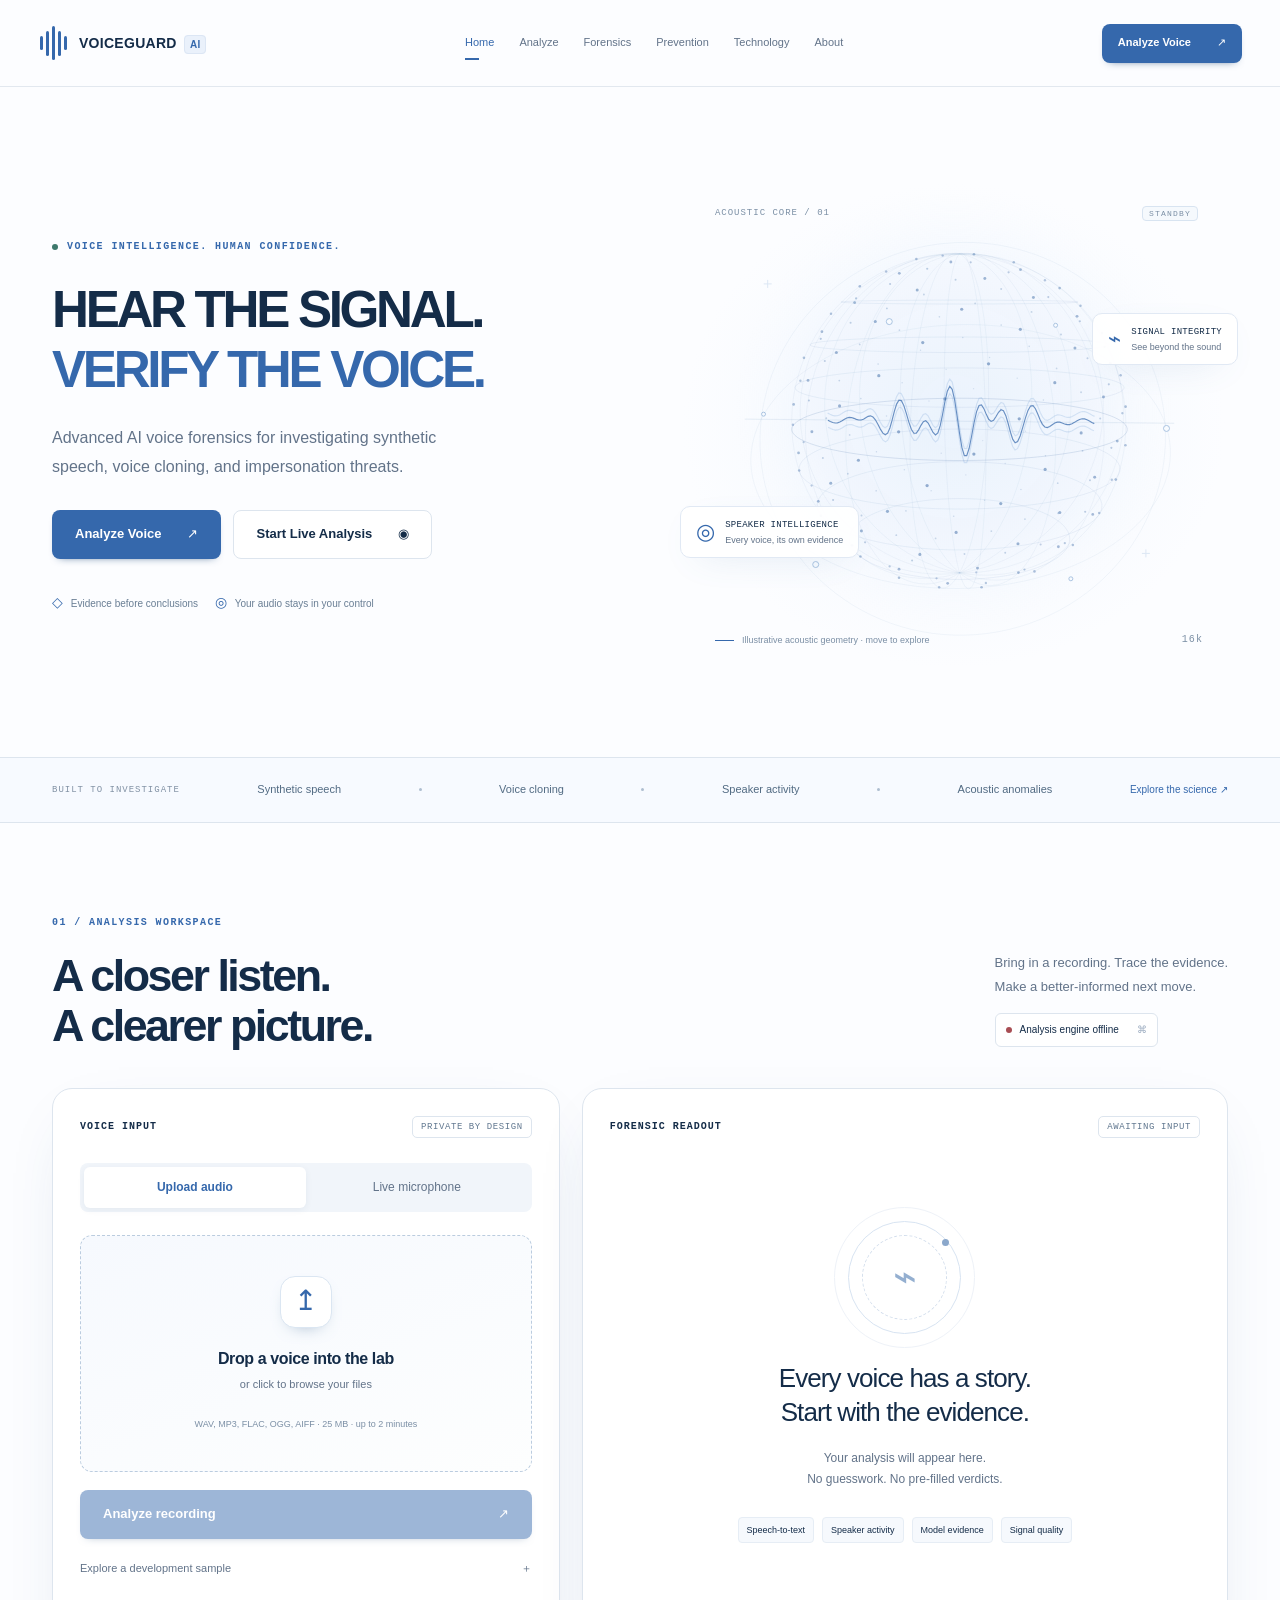
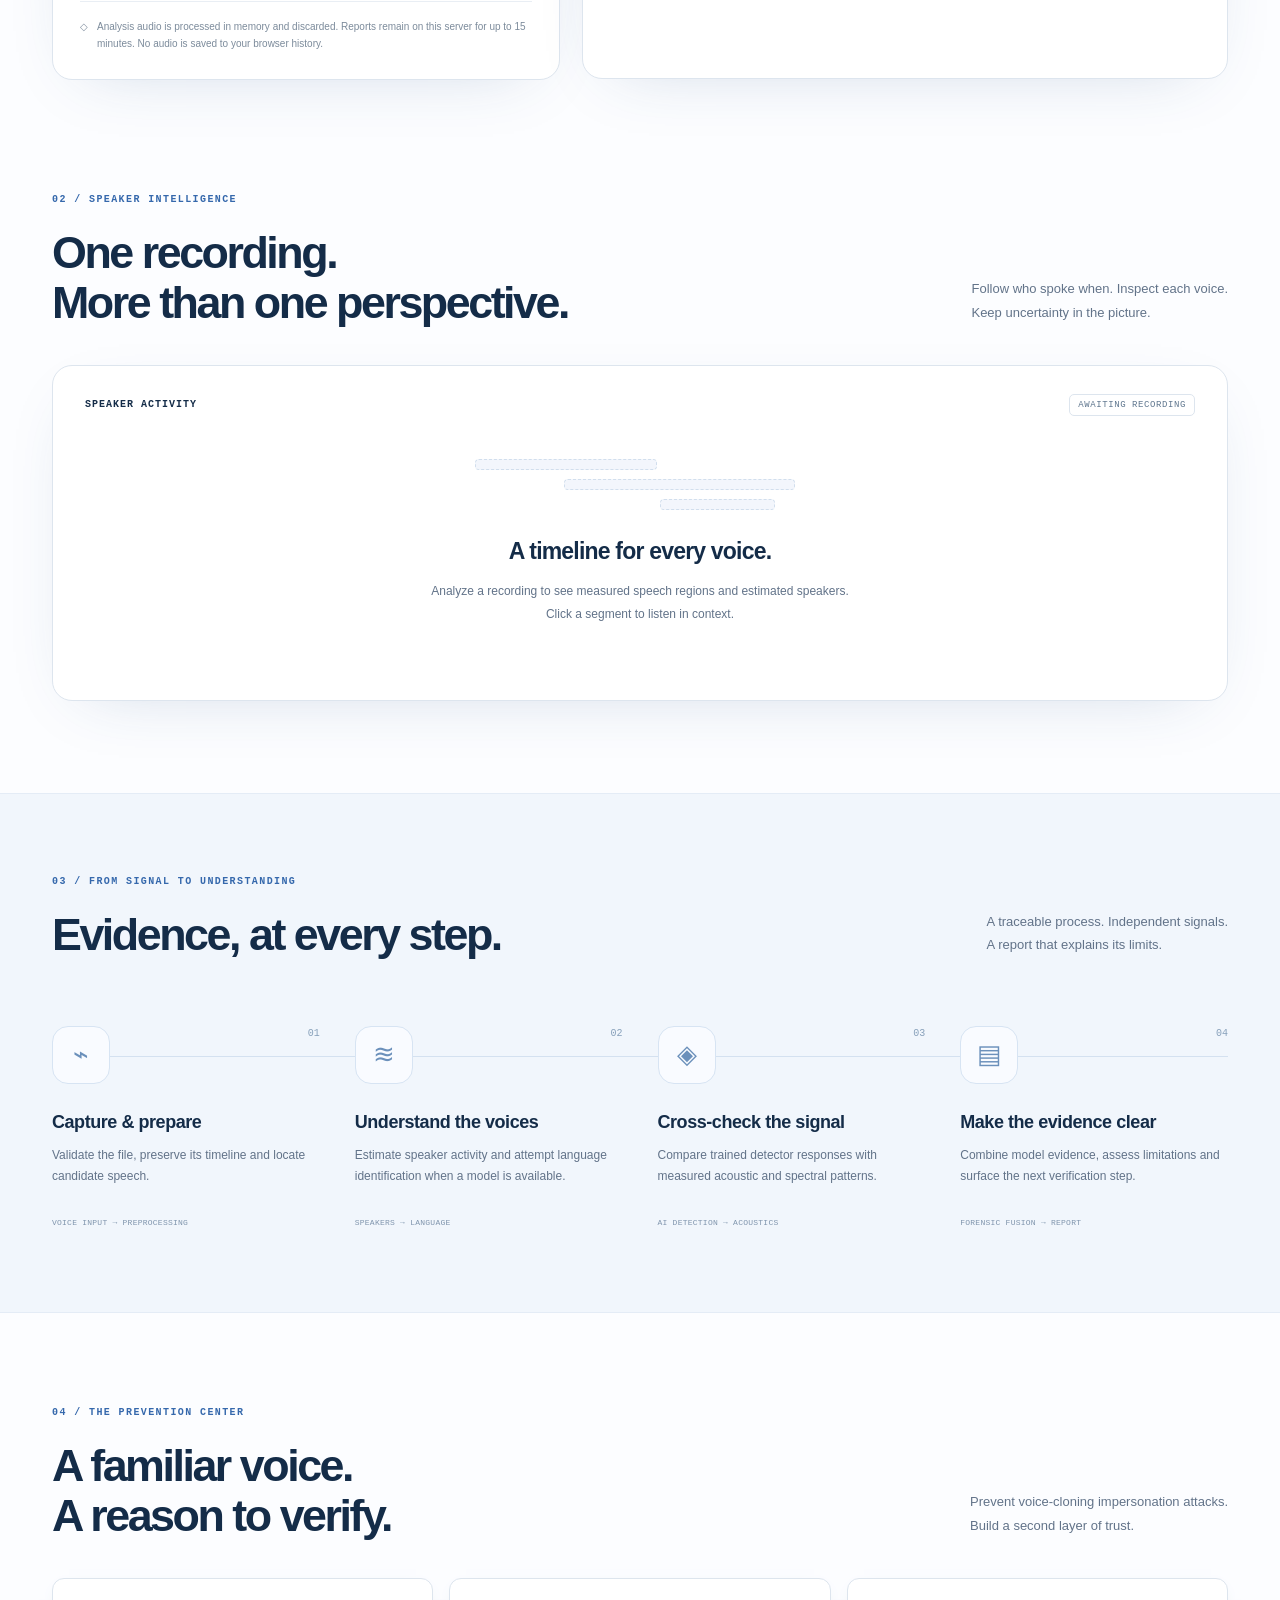
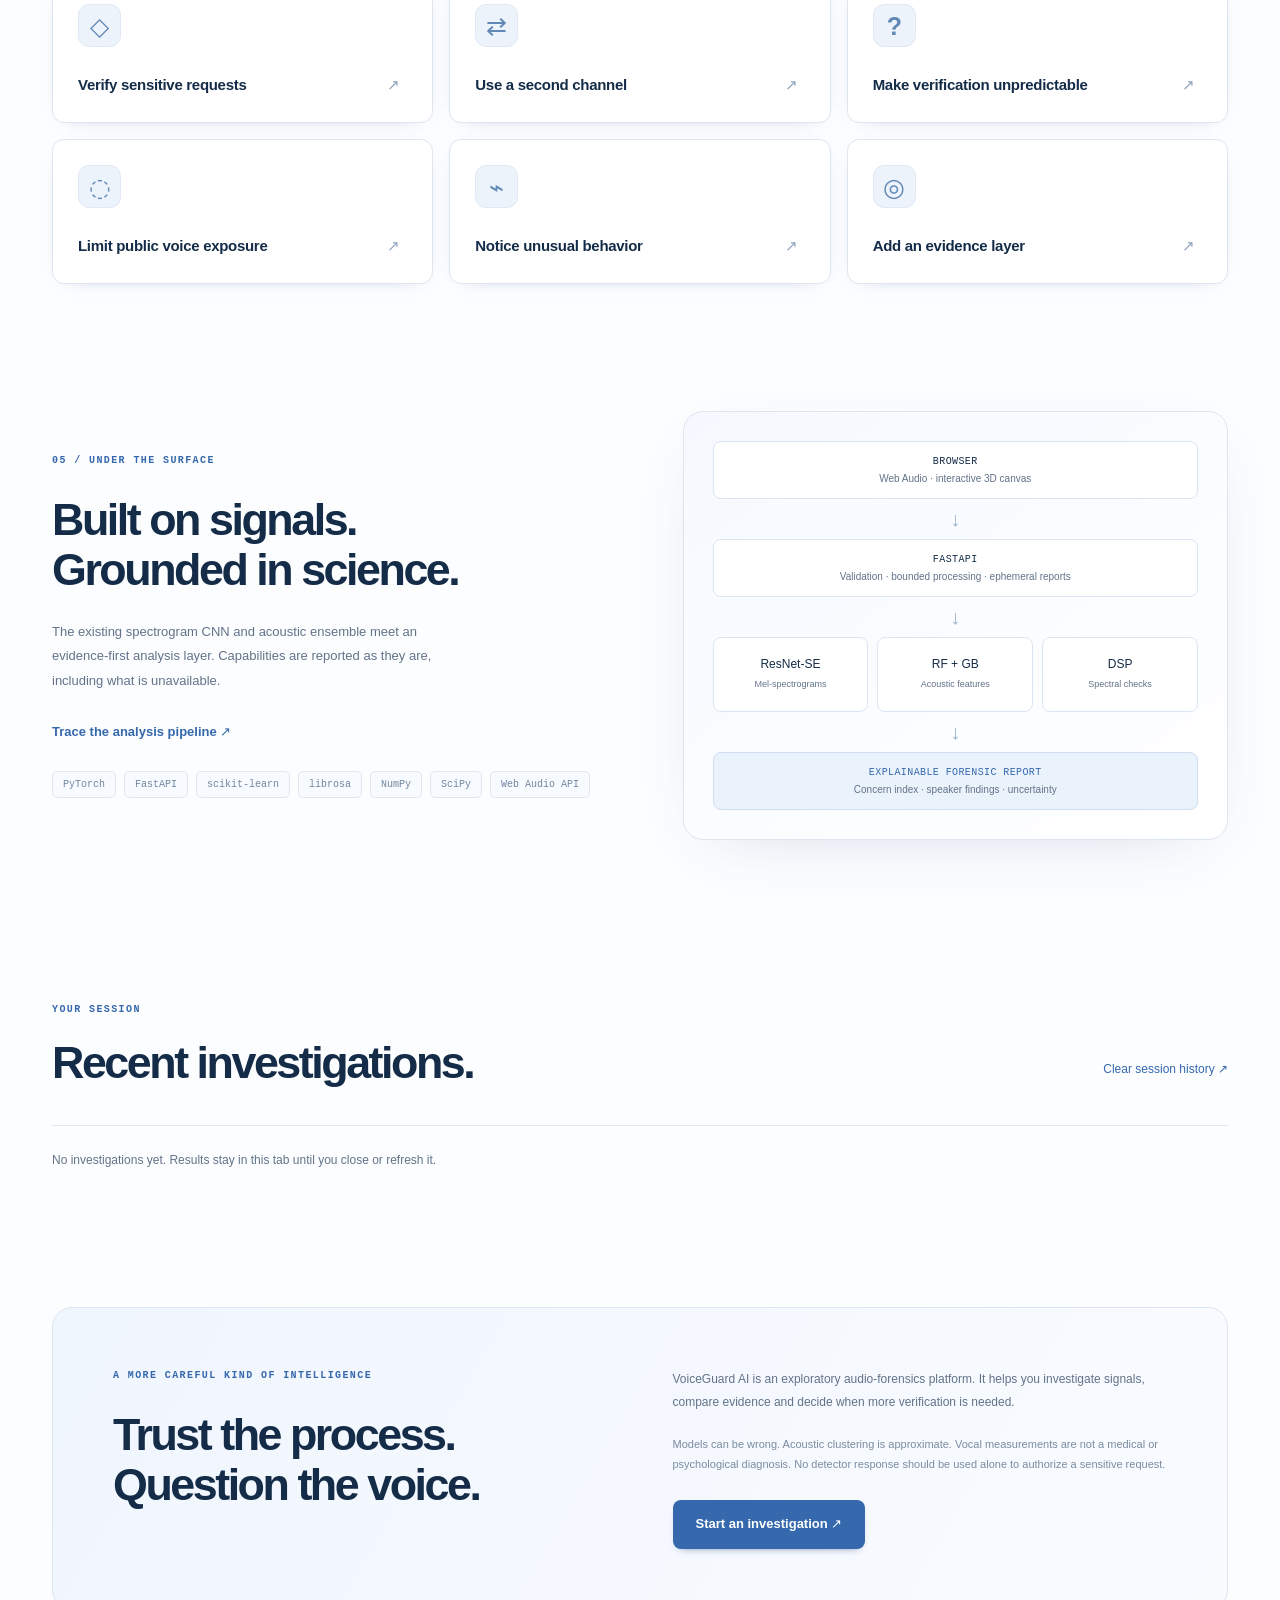
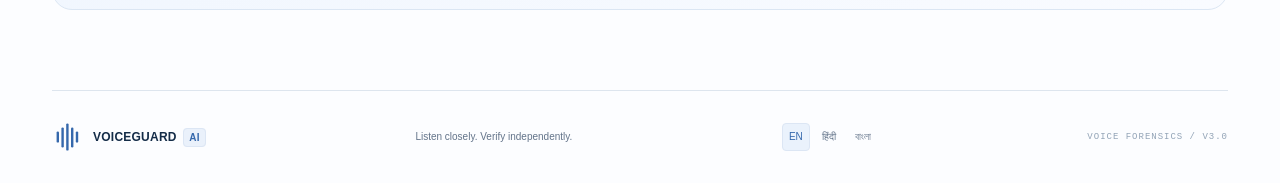
==== commit 476f400b: "Updated project files" ====
--- a/index.html
+++ b/index.html
@@ -49,22 +49,25 @@
       </div>
       <div id="livePanel" role="tabpanel" aria-labelledby="liveTab" hidden>
         <div class="live-heading"><span class="mono" id="liveStatus">MICROPHONE OFF</span><time id="recordTimer">00:00</time></div>
+        <div class="live-voice-bar" id="liveVoiceBar"><span class="voice-activity-dot" id="voiceActivityDot"></span><span id="voiceActivityText">Awaiting speech input…</span></div>
         <canvas id="liveWave" height="115" aria-label="Live microphone waveform"></canvas><canvas id="liveSpectrum" height="60" aria-label="Live microphone frequency spectrum"></canvas>
+        <div class="live-transcript-box" id="liveTranscriptBox"><span class="transcript-label mono">SPEECH RECOGNITION (STT)</span><p id="liveTranscriptText" class="transcript-placeholder">Spoken words will appear here in real time as you speak…</p></div>
         <div class="live-metrics"><div><small>AMPLITUDE</small><strong id="liveAmplitude">— dBFS</strong></div><div><small>WINDOW RISK</small><strong id="liveRisk">Awaiting audio</strong></div><div><small>LANGUAGE</small><strong id="liveLanguage">Unknown</strong></div><div><small>VOCAL STATE</small><strong id="liveVocal">Awaiting audio</strong></div></div>
-        <p class="subtle" id="liveSpeaker">Speaker identity and count require analysis of the complete recording.</p>
-        <button class="button primary wide" id="recordButton" data-i18n="enableMic">Enable microphone <span aria-hidden="true">◉</span></button>
-        <p class="privacy-note">Your browser asks for permission. While recording, short audio windows are sent to this analysis server. Stop to review and analyze the complete recording. Maximum 2 minutes.</p>
+        <p class="subtle" id="liveSpeaker">Real-time voice stream active. Complete input is analyzed upon stopping.</p>
+        <div class="live-action-row"><button class="button primary wide" id="recordButton" data-i18n="enableMic">Enable microphone <span aria-hidden="true">◉</span></button></div>
+        <p class="privacy-note">Your browser asks for permission. Real-time speech-to-text captures spoken words while audio is securely processed. Stop recording to review the complete forensic report.</p>
       </div>
       <div id="inputError" class="notice error" role="alert" hidden></div>
       <div class="privacy-note"><span aria-hidden="true">◇</span><span>Analysis audio is processed in memory and discarded. Reports remain on this server for up to 15 minutes. No audio is saved to your browser history.</span></div>
     </article>
     <article class="panel readout-panel reveal" aria-labelledby="readoutTitle" aria-busy="false" id="readout">
       <div class="panel-title"><span class="mono" id="readoutTitle">FORENSIC READOUT</span><span class="pill" id="readoutStatus">AWAITING INPUT</span></div>
-      <div id="emptyReadout" class="empty-readout"><div class="empty-orbit" aria-hidden="true"><span>⌁</span><i></i></div><h3>Every voice has a story.<br>Start with the evidence.</h3><p>Your analysis will appear here.<br>No guesswork. No pre-filled verdicts.</p><div class="empty-tags"><span>Speaker activity</span><span>Model evidence</span><span>Signal quality</span></div></div>
+      <div id="emptyReadout" class="empty-readout"><div class="empty-orbit" aria-hidden="true"><span>⌁</span><i></i></div><h3>Every voice has a story.<br>Start with the evidence.</h3><p>Your analysis will appear here.<br>No guesswork. No pre-filled verdicts.</p><div class="empty-tags"><span>Speech-to-text</span><span>Speaker activity</span><span>Model evidence</span><span>Signal quality</span></div></div>
       <div id="loadingReadout" class="loading-readout" hidden><div class="processing-icon" aria-hidden="true">◎</div><p class="eyebrow">FOLLOWING THE SIGNAL</p><h3 id="analysisStage" role="status">Reading audio</h3><div class="progress-track"><span id="progressLine"></span></div><ol id="stageList"></ol><p class="subtle">Stages reflect server progress. First analysis may take longer while audio libraries warm up.</p></div>
       <div id="resultReadout" hidden>
         <div class="result-hero"><div class="risk-gauge" id="riskGauge"><svg viewBox="0 0 180 180" aria-hidden="true"><circle cx="90" cy="90" r="76"></circle><circle id="gaugeValue" cx="90" cy="90" r="76"></circle></svg><div><strong id="gaugeScore">—</strong><span>CONCERN / 100</span></div></div><div><span class="eyebrow">VOICE AUTHENTICITY RISK</span><h3 id="verdictText"></h3><span class="risk-badge" id="verdictTag"></span><p class="subtle" id="confidence"></p></div></div>
         <div class="summary-grid"><div><small>SPEAKERS</small><strong id="summarySpeakers">—</strong></div><div><small>LANGUAGE</small><strong id="summaryLanguage">—</strong></div><div><small>AUDIO QUALITY</small><strong id="summaryQuality">—</strong></div><div><small>DURATION</small><strong id="summaryDuration">—</strong></div></div>
+        <div class="result-transcript-box" id="resultTranscriptBox" hidden><div class="panel-title"><span class="mono">TRANSCRIBED SPEECH</span><span class="pill">SPEECH-TO-TEXT</span></div><p id="resultTranscriptText"></p></div>
         <p class="notice" id="resultReason"></p><div id="evidenceRows" class="evidence-list"></div>
         <button class="button secondary wide" id="reportButton">Download forensic report <span>↓</span></button><p class="report-note">Printable HTML · measured evidence, speaker findings and limitations</p>
       </div>
--- a/styles.css
+++ b/styles.css
@@ -1,3029 +1,13 @@
-/* ==========================================================================
-   VoiceGuard AI — Premium Audio-Forensics Laboratory Interface
-   Light theme · Editorial layout · Swiss-inspired typography
-   ========================================================================== */
-
-/* ── Design Tokens ── */
-:root {
-  /* Surface */
-  --bg: #FDFAF6;
-  --bg-warm: #F8F4ED;
-  --bg-cream: #F3EDE4;
-  --bg-white: #FFFFFF;
-
-  /* Ink */
-  --ink: #1C1917;
-  --ink-2: #44403C;
-  --ink-muted: #78716C;
-  --ink-dim: #A8A29E;
-
-  /* Borders */
-  --rule: #E7E5E4;
-  --rule-strong: #D6D3D1;
-  --rule-subtle: rgba(0, 0, 0, 0.06);
-
-  /* Accent — Amber / Orange */
-  --accent: #E8850C;
-  --accent-hover: #D97706;
-  --accent-light: #FDE68A;
-  --accent-bg: rgba(232, 133, 12, 0.08);
-  --accent-bg2: rgba(232, 133, 12, 0.15);
-
-  /* Secondary accents */
-  --coral: #F87171;
-  --blue: #3B82F6;
-  --lime: #84CC16;
-  --violet: #8B5CF6;
-  --pink: #EC4899;
-
-  /* Risk */
-  --safe: #16A34A;
-  --safe-bg: rgba(22, 163, 74, 0.1);
-  --warn: #D97706;
-  --warn-bg: rgba(217, 119, 6, 0.1);
-  --danger: #DC2626;
-  --danger-bg: rgba(220, 38, 38, 0.1);
-
-  /* Typography */
-  --font-display: 'Space Grotesk', sans-serif;
-  --font-body: 'Inter', -apple-system, BlinkMacSystemFont, sans-serif;
-  --font-mono: 'Space Mono', monospace;
-
-  --text-xs: 0.75rem;
-  --text-sm: 0.875rem;
-  --text-base: 1rem;
-  --text-md: 1.125rem;
-  --text-lg: 1.25rem;
-  --text-xl: 1.5rem;
-  --text-2xl: 2rem;
-  --text-3xl: 2.5rem;
-  --text-hero: clamp(2.5rem, 4.5vw + 1rem, 4.5rem);
-
-  /* Spacing */
-  --sp-2xs: 0.25rem;
-  --sp-xs: 0.5rem;
-  --sp-sm: 0.75rem;
-  --sp-md: 1rem;
-  --sp-lg: 1.5rem;
-  --sp-xl: 2rem;
-  --sp-2xl: 3rem;
-  --sp-3xl: 5rem;
-  --sp-page: clamp(1.25rem, 4vw, 4rem);
-
-  /* Shape */
-  --radius-sm: 4px;
-  --radius-md: 6px;
-  --radius-lg: 8px;
-  --radius-full: 9999px;
-
-  /* Motion */
-  --dur-fast: 150ms;
-  --dur-base: 250ms;
-  --dur-slow: 400ms;
-  --ease: cubic-bezier(0.16, 1, 0.3, 1);
-}
-
-/* ── Reset ── */
-*,
-*::before,
-*::after {
-  box-sizing: border-box;
-  margin: 0;
-  padding: 0;
-}
-
-html {
-  scroll-behavior: smooth;
-}
-
-body {
-  background: var(--bg);
-  color: var(--ink);
-  font-family: var(--font-body);
-  font-size: var(--text-base);
-  line-height: 1.6;
-  min-height: 100vh;
-  overflow-x: hidden;
-  -webkit-font-smoothing: antialiased;
-}
-
-img,
-svg {
-  display: block;
-}
-
-button {
-  cursor: pointer;
-  font-family: inherit;
-}
-
-a {
-  color: var(--ink);
-  text-decoration: none;
-}
-
-/* Utility */
-.mono {
-  font-family: var(--font-mono);
-}
-
-/* Focus */
-:focus-visible {
-  outline: 2px solid var(--accent);
-  outline-offset: 2px;
-}
-
-/* ══════════════════════════════════════════════════════════════
-   HEADER
-   ══════════════════════════════════════════════════════════════ */
-.site-header {
-  position: sticky;
-  top: 0;
-  z-index: 100;
-  display: flex;
-  align-items: center;
-  justify-content: space-between;
-  padding: 0 var(--sp-page);
-  height: 56px;
-  background: rgba(253, 250, 246, 0.92);
-  backdrop-filter: blur(12px);
-  -webkit-backdrop-filter: blur(12px);
-  border-bottom: 1px solid var(--rule);
-}
-
-.brand {
-  display: flex;
-  align-items: center;
-  gap: var(--sp-sm);
-  text-decoration: none;
-  color: var(--ink);
-  transition: transform var(--dur-base) var(--ease);
-}
-
-.brand:hover {
-  transform: translateY(-1px);
-}
-
-/* Brand Mark Equalizer Bars */
-.brand-mark {
-  display: inline-flex;
-  align-items: flex-end;
-  gap: 2.5px;
-  height: 20px;
-  width: 22px;
-  padding-bottom: 2px;
-}
-
-.brand-mark i {
-  display: block;
-  flex: 1;
-  background: linear-gradient(to top, var(--accent), #f59e0b);
-  border-radius: 2px;
-  transform-origin: bottom;
-  animation: brandEqBar 1.2s ease-in-out infinite alternate;
-}
-
-.brand-mark i:nth-child(1) {
-  height: 45%;
-  animation-delay: 0.1s;
-  animation-duration: 0.8s;
-}
-
-.brand-mark i:nth-child(2) {
-  height: 85%;
-  animation-delay: 0.35s;
-  animation-duration: 1.1s;
-}
-
-.brand-mark i:nth-child(3) {
-  height: 60%;
-  animation-delay: 0.18s;
-  animation-duration: 0.75s;
-}
-
-.brand-mark i:nth-child(4) {
-  height: 95%;
-  animation-delay: 0.45s;
-  animation-duration: 1.25s;
-}
-
-.brand:hover .brand-mark i {
-  animation-duration: 0.45s;
-  background: linear-gradient(to top, var(--accent-hover), #f87171);
-  box-shadow: 0 0 8px rgba(232, 133, 12, 0.6);
-}
-
-@keyframes brandEqBar {
-  0% {
-    transform: scaleY(0.35);
-  }
-
-  50% {
-    transform: scaleY(1.15);
-  }
-
-  100% {
-    transform: scaleY(0.55);
-  }
-}
-
-.brand-mark svg {
-  fill: var(--accent);
-}
-
-.brand-mark svg rect {
-  transform-origin: bottom;
-  transform-box: fill-box;
-  transition: transform var(--dur-base) var(--ease);
-}
-
-.brand:hover .brand-mark svg rect:nth-child(1) {
-  animation: eqBar 0.7s ease-in-out infinite alternate;
-}
-
-.brand:hover .brand-mark svg rect:nth-child(2) {
-  animation: eqBar 0.7s 0.12s ease-in-out infinite alternate;
-}
-
-.brand:hover .brand-mark svg rect:nth-child(3) {
-  animation: eqBar 0.7s 0.28s ease-in-out infinite alternate;
-}
-
-.brand:hover .brand-mark svg rect:nth-child(4) {
-  animation: eqBar 0.7s 0.1s ease-in-out infinite alternate;
-}
-
-.brand:hover .brand-mark svg rect:nth-child(5) {
-  animation: eqBar 0.7s 0.22s ease-in-out infinite alternate;
-}
-
-.brand:hover .brand-mark svg rect:nth-child(6) {
-  animation: eqBar 0.7s 0.35s ease-in-out infinite alternate;
-}
-
-.brand:hover .brand-mark svg rect:nth-child(7) {
-  animation: eqBar 0.7s 0.18s ease-in-out infinite alternate;
-}
-
-@keyframes eqBar {
-  0% {
-    transform: scaleY(0.5);
-  }
-
-  100% {
-    transform: scaleY(1.35);
-  }
-}
-
-.brand>span:last-child,
-.brand-text {
-  display: flex;
-  flex-direction: column;
-  line-height: 1.15;
-}
-
-.brand strong {
-  font-family: var(--font-display);
-  font-size: var(--text-sm);
-  font-weight: 700;
-  letter-spacing: 0.08em;
-}
-
-.brand small {
-  font-size: 0.6rem;
-  letter-spacing: 0.14em;
-  color: var(--ink-muted);
-  text-transform: uppercase;
-}
-
-/* Navigation */
-.main-nav {
-  display: flex;
-  gap: var(--sp-lg);
-}
-
-.main-nav a {
-  font-size: var(--text-sm);
-  font-weight: 500;
-  color: var(--ink-muted);
-  position: relative;
-  padding: 4px 0;
-  transition: color var(--dur-base) var(--ease);
-}
-
-.main-nav a::after {
-  content: '';
-  position: absolute;
-  bottom: -2px;
-  left: 0;
-  width: 0;
-  height: 2px;
-  background: var(--accent);
-  transition: width var(--dur-base) var(--ease);
-}
-
-.main-nav a:hover,
-.main-nav a.is-active {
-  color: var(--ink);
-}
-
-.main-nav a.is-active::after,
-.main-nav a:hover::after {
-  width: 100%;
-}
-
-/* Language Selector (both .languages & .lang-switcher) */
-.languages,
-.lang-switcher {
-  display: flex;
-  align-items: center;
-  gap: 5px;
-  font-size: var(--text-xs);
-  background: var(--bg-warm);
-  padding: 3px 6px;
-  border-radius: var(--radius-full);
-  border: 1px solid var(--rule);
-}
-
-.languages button,
-.lang-switcher button {
-  background: none;
-  border: none;
-  font-size: var(--text-xs);
-  color: var(--ink-dim);
-  padding: 3px 7px;
-  border-radius: var(--radius-full);
-  font-weight: 500;
-  transition: all var(--dur-fast);
-}
-
-.languages button.is-selected,
-.lang-switcher button.is-selected {
-  color: #fff;
-  background: var(--accent);
-  font-weight: 700;
-  box-shadow: 0 2px 8px rgba(232, 133, 12, 0.4);
-}
-
-.languages button:hover:not(.is-selected),
-.lang-switcher button:hover:not(.is-selected) {
-  color: var(--accent);
-  background: var(--accent-bg);
-}
-
-.languages span,
-.lang-switcher span {
-  color: var(--ink-dim);
-  user-select: none;
-  opacity: 0.5;
-}
-
-/* ══════════════════════════════════════════════════════════════
-   HERO
-   ══════════════════════════════════════════════════════════════ */
-.hero {
-  display: grid;
-  grid-template-columns: 1fr 1.15fr;
-  gap: var(--sp-2xl);
-  align-items: center;
-  padding: var(--sp-3xl) var(--sp-page);
-  max-width: 1320px;
-  margin: 0 auto;
-}
-
-/* Hero Copy */
-.hero-copy {
-  animation: heroCopyIn 0.8s var(--ease) both;
-}
-
-@keyframes heroCopyIn {
-  from {
-    opacity: 0;
-    transform: translateY(12px);
-  }
-
-  to {
-    opacity: 1;
-    transform: translateY(0);
-  }
-}
-
-.eyebrow {
-  display: flex;
-  align-items: center;
-  gap: var(--sp-xs);
-  font-size: 0.7rem;
-  font-weight: 600;
-  letter-spacing: 0.12em;
-  color: var(--ink-muted);
-  margin-bottom: var(--sp-md);
-  text-transform: uppercase;
-}
-
-.eyebrow-dot {
-  width: 6px;
-  height: 6px;
-  border-radius: 50%;
-  background: var(--accent);
-  display: inline-block;
-  animation: eyebrowPulse 2.4s ease-in-out infinite;
-}
-
-@keyframes eyebrowPulse {
-
-  0%,
-  100% {
-    transform: scale(1);
-    opacity: 1;
-  }
-
-  50% {
-    transform: scale(1.35);
-    opacity: 0.45;
-  }
-}
-
-.hero h1 {
-  font-family: var(--font-display);
-  font-size: var(--text-hero);
-  font-weight: 700;
-  line-height: 1.08;
-  letter-spacing: -0.03em;
-  color: var(--ink);
-  margin-bottom: var(--sp-lg);
-}
-
-/* Futuristic Cyber Audio Forensic Glitch Text */
-.glitch-text {
-  position: relative;
-  display: inline-block;
-  color: var(--ink);
-  transition: color var(--dur-base);
-}
-
-.glitch-text::before,
-.glitch-text::after {
-  content: attr(data-text);
-  position: absolute;
-  top: 0;
-  left: 0;
-  width: 100%;
-  height: 100%;
-  pointer-events: none;
-  opacity: 0.8;
-}
-
-.glitch-text::before {
-  color: #06b6d4;
-  /* Cyber Cyan */
-  z-index: -1;
-  clip-path: polygon(0 0, 100% 0, 100% 45%, 0 45%);
-  transform: translate(0);
-  transition: transform 0.2s ease;
-}
-
-.glitch-text::after {
-  color: #f43f5e;
-  /* Cyber Coral / Magenta */
-  z-index: -2;
-  clip-path: polygon(0 55%, 100% 55%, 100% 100%, 0 100%);
-  transform: translate(0);
-  transition: transform 0.2s ease;
-}
-
-.glitch-text:hover::before {
-  animation: glitchAnim1 0.4s cubic-bezier(0.25, 0.46, 0.45, 0.94) both infinite;
-}
-
-.glitch-text:hover::after {
-  animation: glitchAnim2 0.4s cubic-bezier(0.25, 0.46, 0.45, 0.94) reverse both infinite;
-}
-
-@keyframes glitchAnim1 {
-  0% {
-    transform: translate(0);
-  }
-
-  20% {
-    transform: translate(-2.5px, 1.5px);
-  }
-
-  40% {
-    transform: translate(-1.5px, -1.5px);
-  }
-
-  60% {
-    transform: translate(2px, 1px);
-  }
-
-  80% {
-    transform: translate(1.5px, -1px);
-  }
-
-  100% {
-    transform: translate(0);
-  }
-}
-
-@keyframes glitchAnim2 {
-  0% {
-    transform: translate(0);
-  }
-
-  20% {
-    transform: translate(2.5px, -1.5px);
-  }
-
-  40% {
-    transform: translate(1.5px, 1.5px);
-  }
-
-  60% {
-    transform: translate(-2px, -1px);
-  }
-
-  80% {
-    transform: translate(-1.5px, 1px);
-  }
-
-  100% {
-    transform: translate(0);
-  }
-}
-
-.headline-mark,
-.hero-mark {
-  position: relative;
-  display: inline-block;
-  color: var(--accent);
-}
-
-.headline-underline {
-  position: absolute;
-  bottom: -4px;
-  left: 0;
-  width: 100%;
-  height: 14px;
-  overflow: visible;
-}
-
-.headline-underline path {
-  fill: none;
-  stroke: var(--accent);
-  stroke-width: 3.5;
-  stroke-linecap: round;
-  stroke-dasharray: 1;
-  stroke-dashoffset: 1;
-  filter: drop-shadow(0 2px 8px rgba(232, 133, 12, 0.45));
-  animation: drawUnderline 1.2s 0.3s var(--ease) forwards;
-}
-
-@keyframes drawUnderline {
-  to {
-    stroke-dashoffset: 0;
-  }
-}
-
-.hero-text {
-  font-size: var(--text-md);
-  color: var(--ink-2);
-  max-width: 440px;
-  margin-bottom: var(--sp-xl);
-  line-height: 1.65;
-}
-
-/* Buttons */
-.btn {
-  display: inline-flex;
-  align-items: center;
-  gap: var(--sp-xs);
-  font-family: var(--font-body);
-  font-size: var(--text-sm);
-  font-weight: 600;
-  padding: 10px 22px;
-  border-radius: var(--radius-md);
-  border: none;
-  cursor: pointer;
-  transition: transform var(--dur-base) var(--ease),
-    background var(--dur-base) var(--ease),
-    border-color var(--dur-base) var(--ease),
-    color var(--dur-base) var(--ease),
-    box-shadow var(--dur-base) var(--ease);
-  text-decoration: none;
-  line-height: 1.4;
-}
-
-.btn:hover {
-  transform: translateY(-2px);
-  box-shadow: 0 4px 14px rgba(232, 133, 12, 0.2);
-}
-
-.btn:active {
-  transform: translateY(0);
-}
-
-.btn span {
-  display: inline-block;
-  transition: transform var(--dur-base) var(--ease);
-}
-
-.btn:hover span {
-  transform: translate(2px, 1px);
-}
-
-.btn-primary {
-  background: var(--accent);
-  color: #fff;
-}
-
-.btn-primary:hover {
-  background: var(--accent-hover);
-}
-
-.btn-secondary {
-  background: transparent;
-  color: var(--ink);
-  border: 1px solid var(--rule-strong);
-}
-
-.btn-secondary:hover {
-  border-color: var(--accent);
-  color: var(--accent);
-  box-shadow: 0 4px 14px rgba(0, 0, 0, 0.05);
-}
-
-.hero-actions {
-  display: flex;
-  gap: var(--sp-md);
-  margin-bottom: var(--sp-2xl);
-  flex-wrap: wrap;
-}
-
-/* Hero Stats */
-.hero-stats {
-  display: flex;
-  gap: var(--sp-2xl);
-}
-
-.hero-stats div {
-  display: flex;
-  flex-direction: column;
-}
-
-.hero-stats dt {
-  font-size: 0.65rem;
-  letter-spacing: 0.1em;
-  text-transform: uppercase;
-  color: var(--ink-muted);
-}
-
-.hero-stats dd {
-  font-family: var(--font-mono);
-  font-size: var(--text-xl);
-  font-weight: 700;
-  color: var(--ink);
-}
-
-/* ── Hero Instrument Visualization ── */
-.hero-instrument {
-  background: var(--bg-white);
-  border: 1px solid var(--rule);
-  border-radius: var(--radius-lg);
-  overflow: hidden;
-  position: relative;
-}
-
-.instrument-top,
-.instrument-bar {
-  display: flex;
-  justify-content: space-between;
-  align-items: center;
-  padding: var(--sp-xs) var(--sp-md);
-  font-size: 0.65rem;
-  font-family: var(--font-mono);
-  letter-spacing: 0.08em;
-  color: var(--ink-muted);
-  border-bottom: 1px solid var(--rule);
-  background: var(--bg-warm);
-}
-
-.live-label {
-  display: inline-block;
-  padding: 1px 5px;
-  background: var(--accent);
-  color: #fff;
-  border-radius: 3px;
-  font-weight: 700;
-  font-size: 0.55rem;
-  margin-right: 5px;
-  letter-spacing: 0.1em;
-  box-shadow: 0 0 8px rgba(232, 133, 12, 0.5);
-  animation: liveBadgeGlow 2s ease-in-out infinite alternate;
-}
-
-@keyframes liveBadgeGlow {
-  0% {
-    box-shadow: 0 0 4px rgba(232, 133, 12, 0.3);
-    opacity: 0.9;
-  }
-
-  100% {
-    box-shadow: 0 0 12px rgba(232, 133, 12, 0.85);
-    opacity: 1;
-  }
-}
-
-.live-dot {
-  display: inline-block;
-  width: 6px;
-  height: 6px;
-  background: var(--accent);
-  border-radius: 50%;
-  margin-right: 4px;
-  vertical-align: middle;
-  animation: liveDotPulse 1.8s ease-in-out infinite;
-}
-
-@keyframes liveDotPulse {
-
-  0%,
-  100% {
-    transform: scale(1);
-    opacity: 1;
-  }
-
-  50% {
-    transform: scale(1.4);
-    opacity: 0.5;
-  }
-}
-
-.signal-state,
-.signal-status {
-  display: flex;
-  align-items: center;
-  gap: 6px;
-  font-weight: 600;
-}
-
-.signal-state i {
-  position: relative;
-  display: inline-flex;
-  align-items: center;
-  justify-content: center;
-  width: 10px;
-  height: 10px;
-}
-
-.signal-state i b {
-  width: 6px;
-  height: 6px;
-  background: var(--safe);
-  border-radius: 50%;
-  display: block;
-  box-shadow: 0 0 8px var(--safe);
-}
-
-.signal-state i::after {
-  content: '';
-  position: absolute;
-  width: 100%;
-  height: 100%;
-  border-radius: 50%;
-  border: 1.5px solid var(--safe);
-  animation: beaconPulse 1.8s cubic-bezier(0, 0.2, 0.8, 1) infinite;
-}
-
-@keyframes beaconPulse {
-  0% {
-    transform: scale(0.6);
-    opacity: 1;
-  }
-
-  100% {
-    transform: scale(2.2);
-    opacity: 0;
-  }
-}
-
-.status-dot {
-  width: 6px;
-  height: 6px;
-  background: var(--safe);
-  border-radius: 50%;
-  animation: statusDotPulse 2s ease-in-out infinite;
-}
-
-@keyframes statusDotPulse {
-
-  0%,
-  100% {
-    transform: scale(1);
-    opacity: 1;
-  }
-
-  50% {
-    transform: scale(1.3);
-    opacity: 0.6;
-  }
-}
-
-.signal-grid {
-  position: relative;
-  padding: var(--sp-lg);
-  background:
-    linear-gradient(var(--rule-subtle) 1px, transparent 1px),
-    linear-gradient(90deg, var(--rule-subtle) 1px, transparent 1px);
-  background-size: 24px 24px;
-  min-height: 280px;
-}
-
-.grid-label {
-  position: absolute;
-  font-family: var(--font-mono);
-  font-size: 0.6rem;
-  color: var(--ink-dim);
-}
-
-.label-y {
-  top: 8px;
-  left: 10px;
-}
-
-.label-x {
-  bottom: 8px;
-  left: 10px;
-}
-
-.label-r {
-  top: 8px;
-  right: 10px;
-}
-
-/* Signal Trace SVG */
-.signal-trace {
-  width: 100%;
-  height: auto;
-  display: block;
-}
-
-/* Spectrogram bars */
-.spectrogram rect {
-  fill: var(--accent-bg2);
-  rx: 2;
-  transform-origin: bottom;
-  transform-box: fill-box;
-  transition: transform 0.25s ease, fill 0.3s ease;
-}
-
-.hero-instrument.animate .spectrogram rect,
-.hero-instrument.looping .spectrogram rect {
-  animation: specBarBounce 1.5s ease-in-out infinite alternate;
-}
-
-.spectrogram rect:nth-child(2n) {
-  animation-delay: 0.15s;
-  animation-duration: 1.1s;
-}
-
-.spectrogram rect:nth-child(3n) {
-  animation-delay: 0.35s;
-  animation-duration: 1.7s;
-  fill: rgba(59, 130, 246, 0.25);
-}
-
-.spectrogram rect:nth-child(4n) {
-  animation-delay: 0.5s;
-  animation-duration: 1.3s;
-  fill: rgba(248, 113, 113, 0.25);
-}
-
-.spectrogram rect:nth-child(5n) {
-  animation-delay: 0.25s;
-  animation-duration: 1.9s;
-}
-
-@keyframes specBarBounce {
-  0% {
-    transform: scaleY(0.7);
-    opacity: 0.65;
-  }
-
-  50% {
-    transform: scaleY(1.12);
-    opacity: 0.95;
-  }
-
-  100% {
-    transform: scaleY(0.8);
-    opacity: 0.75;
-  }
-}
-
-/* Frequency markers */
-.freq-marker line {
-  stroke: var(--blue);
-  stroke-width: 0.75;
-  stroke-dasharray: 4 3;
-  opacity: 0;
-  filter: drop-shadow(0 0 3px rgba(59, 130, 246, 0.5));
-}
-
-.freq-marker text {
-  font-family: var(--font-mono);
-  font-size: 9px;
-  fill: var(--blue);
-  text-anchor: middle;
-  opacity: 0;
-}
-
-.freq-marker.visible line,
-.freq-marker.visible text {
-  animation: fadeIn 0.4s var(--ease) forwards;
-}
-
-@keyframes fadeIn {
-  to {
-    opacity: 1;
-  }
-}
-
-/* Formant path */
-.formant-shadow {
-  fill: none;
-  stroke: var(--violet);
-  stroke-width: 2.5;
-  opacity: 0.15;
-}
-
-.formant-path {
-  fill: none;
-  stroke: url(#formantColor);
-  stroke: url(#formantGrad);
-  stroke-width: 2.2;
-  stroke-dasharray: 1;
-  stroke-dashoffset: 1;
-  filter: drop-shadow(0 0 5px rgba(139, 92, 246, 0.55));
-}
-
-/* Waveform path */
-.wave-shadow {
-  fill: none;
-  stroke: var(--accent);
-  stroke-width: 3.5;
-  opacity: 0.12;
-}
-
-.wave-path {
-  fill: none;
-  stroke: url(#waveColor);
-  stroke: url(#waveGrad);
-  stroke-width: 2.5;
-  stroke-linecap: round;
-  stroke-dasharray: 1;
-  stroke-dashoffset: 1;
-  filter: drop-shadow(0 0 6px rgba(232, 133, 12, 0.55));
-}
-
-/* Scanner line & Sonar Dot */
-.scanner {
-  stroke: var(--accent);
-  stroke-width: 2;
-  opacity: 0.85;
-  filter: drop-shadow(0 0 8px rgba(232, 133, 12, 0.85));
-}
-
-.scan-dot {
-  fill: var(--accent);
-  filter: drop-shadow(0 0 8px rgba(232, 133, 12, 1));
-}
-
-.scan-dot-ring {
-  fill: none;
-  stroke: var(--accent);
-  stroke-width: 1.5;
-  transform-origin: center;
-  transform-box: fill-box;
-  opacity: 0.8;
-  animation: ringRadiate 1.4s ease-out infinite;
-}
-
-@keyframes ringRadiate {
-  0% {
-    transform: scale(0.4);
-    opacity: 0.9;
-  }
-
-  100% {
-    transform: scale(2.6);
-    opacity: 0;
-  }
-}
-
-/* Signal notes */
-.signal-note {
-  position: absolute;
-  font-family: var(--font-mono);
-  font-size: 0.6rem;
-  color: var(--ink-muted);
-  line-height: 1.3;
-  padding: 4px 8px;
-  background: rgba(253, 250, 246, 0.88);
-  border-left: 2px solid var(--coral);
-  border-radius: 0 var(--radius-sm) var(--radius-sm) 0;
-  opacity: 0;
-  transform: translateY(4px);
-}
-
-.signal-note b {
-  font-family: var(--font-mono);
-  color: var(--ink-2);
-  display: block;
-}
-
-.note-one {
-  top: 30%;
-  right: 12%;
-  border-color: var(--coral);
-}
-
-.note-two {
-  top: 55%;
-  left: 8%;
-  border-color: var(--blue);
-}
-
-.note-three {
-  bottom: 18%;
-  right: 20%;
-  border-color: var(--violet);
-}
-
-.signal-note.visible {
-  animation: noteAppear 0.35s var(--ease) forwards, noteHover 4s ease-in-out infinite alternate 0.4s;
-}
-
-.note-two.visible {
-  animation: noteAppear 0.35s var(--ease) forwards, noteHover 4.6s 0.8s ease-in-out infinite alternate;
-}
-
-.note-three.visible {
-  animation: noteAppear 0.35s var(--ease) forwards, noteHover 3.8s 1.4s ease-in-out infinite alternate;
-}
-
-@keyframes noteAppear {
-  to {
-    opacity: 1;
-    transform: translateY(0);
-  }
-}
-
-@keyframes noteHover {
-  0% {
-    transform: translateY(0);
-  }
-
-  100% {
-    transform: translateY(-4px);
-  }
-}
-
-.hero-instrument figcaption {
-  display: flex;
-  justify-content: space-between;
-  padding: var(--sp-xs) var(--sp-md);
-  font-family: var(--font-mono);
-  font-size: 0.6rem;
-  color: var(--ink-dim);
-  letter-spacing: 0.06em;
-  border-top: 1px solid var(--rule);
-  background: var(--bg-warm);
-}
-
-/* ══════════════════════════════════════════════════════════════
-   WORKSPACE
-   ══════════════════════════════════════════════════════════════ */
-.workspace {
-  padding: var(--sp-3xl) var(--sp-page);
-  max-width: 1320px;
-  margin: 0 auto;
-}
-
-.section-intro {
-  margin-bottom: var(--sp-2xl);
-  max-width: 560px;
-}
-
-.section-intro h2 {
-  font-family: var(--font-display);
-  font-size: var(--text-3xl);
-  font-weight: 700;
-  letter-spacing: -0.02em;
-  margin-bottom: var(--sp-xs);
-}
-
-.section-intro p:not(.eyebrow) {
-  color: var(--ink-2);
-}
-
-.instrument-workbench {
-  display: grid;
-  grid-template-columns: 1fr 1fr;
-  gap: var(--sp-xl);
-  align-items: start;
-}
-
-/* ── Drop Zone ── */
-.drop-zone {
-  display: flex;
-  flex-direction: column;
-  align-items: center;
-  justify-content: center;
-  gap: var(--sp-xs);
-  padding: var(--sp-2xl) var(--sp-xl);
-  background: var(--bg-white);
-  border: 1.5px dashed var(--rule-strong);
-  border-radius: var(--radius-lg);
-  cursor: pointer;
-  transition: border-color var(--dur-base) var(--ease),
-    background var(--dur-base) var(--ease),
-    transform var(--dur-base) var(--ease),
-    box-shadow var(--dur-base) var(--ease);
-  text-align: center;
-  position: relative;
-}
-
-.drop-zone:hover {
-  border-color: var(--ink-dim);
-  transform: translateY(-2px);
-  box-shadow: 0 8px 24px rgba(0, 0, 0, 0.03);
-}
-
-.drop-zone.drag-over {
-  border-color: var(--accent);
-  background: var(--accent-bg);
-  border-style: solid;
-  transform: scale(1.015);
-  box-shadow: 0 8px 24px rgba(232, 133, 12, 0.12);
-}
-
-.drop-zone.has-file {
-  border-color: var(--safe);
-  border-style: solid;
-  background: var(--safe-bg);
-}
-
-.drop-zone svg,
-.drop-icon {
-  width: 44px;
-  height: 38px;
-  max-width: 44px;
-  max-height: 38px;
-  fill: var(--ink-dim);
-  color: var(--ink-dim);
-  margin-bottom: var(--sp-xs);
-  transition: fill var(--dur-base) var(--ease), color var(--dur-base) var(--ease), transform var(--dur-base) var(--ease);
-}
-
-.drop-zone:hover .drop-icon,
-.drop-zone:hover svg {
-  fill: var(--accent);
-  color: var(--accent);
-  animation: iconBob 1.6s ease-in-out infinite;
-}
-
-@keyframes iconBob {
-
-  0%,
-  100% {
-    transform: translateY(0);
-  }
-
-  50% {
-    transform: translateY(-4px);
-  }
-}
-
-.drop-zone.drag-over .drop-icon,
-.drop-zone.drag-over svg {
-  fill: var(--accent);
-  color: var(--accent);
-}
-
-.drop-zone strong {
-  font-family: var(--font-display);
-  font-size: var(--text-md);
-  color: var(--ink);
-}
-
-.drop-sub {
-  font-size: var(--text-sm);
-  color: var(--ink-muted);
-}
-
-.drop-formats {
-  font-family: var(--font-mono);
-  font-size: 0.65rem;
-  color: var(--ink-dim);
-  letter-spacing: 0.04em;
-  margin-top: var(--sp-2xs);
-}
-
-/* File meta */
-.file-meta {
-  display: flex;
-  justify-content: space-between;
-  font-family: var(--font-mono);
-  font-size: 0.7rem;
-  color: var(--ink-dim);
-  padding: var(--sp-xs) 0;
-  letter-spacing: 0.04em;
-}
-
-/* ── Sample Cards ── */
-.sample-row {
-  display: grid;
-  grid-template-columns: repeat(3, 1fr);
-  gap: var(--sp-sm);
-  margin: var(--sp-md) 0;
-}
-
-.sample-card {
-  display: flex;
-  flex-direction: column;
-  gap: 4px;
-  padding: var(--sp-sm) var(--sp-md);
-  background: var(--bg-white);
-  border: 1px solid var(--rule);
-  border-radius: var(--radius-md);
-  text-align: left;
-  transition: border-color var(--dur-base) var(--ease),
-    transform var(--dur-base) var(--ease),
-    box-shadow var(--dur-base) var(--ease),
-    background var(--dur-base) var(--ease);
-  position: relative;
-  overflow: hidden;
-}
-
-.sample-card:hover {
-  border-color: var(--accent);
-  transform: translateY(-3px);
-  box-shadow: 0 6px 18px rgba(0, 0, 0, 0.04);
-}
-
-.sample-card:active {
-  transform: translateY(-1px);
-}
-
-.sample-card[aria-pressed="true"] {
-  border-color: var(--accent);
-  background: var(--accent-bg);
-  transform: translateY(-2px);
-  box-shadow: 0 4px 14px rgba(232, 133, 12, 0.1);
-}
-
-.sample-number {
-  font-family: var(--font-mono);
-  font-size: 0.65rem;
-  color: var(--ink-dim);
-}
-
-.sample-card b {
-  font-family: var(--font-body);
-  font-size: var(--text-sm);
-  font-weight: 600;
-  color: var(--ink);
-}
-
-.sample-card small {
-  font-size: 0.6rem;
-  letter-spacing: 0.08em;
-  color: var(--ink-dim);
-}
-
-/* Mini waveform in sample cards */
-.mini-wave {
-  display: block;
-  height: 16px;
-  width: 100%;
-  background-repeat: repeat-x;
-  background-size: 6px 16px;
-  opacity: 0.5;
-  transition: opacity var(--dur-base);
-}
-
-.sample-card:hover .mini-wave,
-.sample-card[aria-pressed="true"] .mini-wave {
-  opacity: 0.9;
-  animation: waveScroll 1.4s linear infinite;
-}
-
-@keyframes waveScroll {
-  from {
-    background-position-x: 0px;
-  }
-
-  to {
-    background-position-x: 24px;
-  }
-}
-
-.wave-coral {
-  background-image:
-    linear-gradient(transparent 3px, var(--coral) 3px, var(--coral) 13px, transparent 13px),
-    linear-gradient(transparent 5px, var(--coral) 5px, var(--coral) 11px, transparent 11px);
-  background-size: 4px 16px, 8px 16px;
-}
-
-.wave-blue {
-  background-image:
-    linear-gradient(transparent 4px, var(--blue) 4px, var(--blue) 12px, transparent 12px),
-    linear-gradient(transparent 6px, var(--blue) 6px, var(--blue) 10px, transparent 10px);
-  background-size: 4px 16px, 8px 16px;
-}
-
-.wave-violet {
-  background-image:
-    linear-gradient(transparent 2px, var(--violet) 2px, var(--violet) 14px, transparent 14px),
-    linear-gradient(transparent 5px, var(--violet) 5px, var(--violet) 11px, transparent 11px);
-  background-size: 4px 16px, 8px 16px;
-}
-
-/* ── Record Row ── */
-.record-row {
-  display: flex;
-  align-items: center;
-  gap: var(--sp-md);
-  padding: var(--sp-md) 0;
-  border-top: 1px solid var(--rule);
-  margin-top: var(--sp-md);
-  flex-wrap: wrap;
-}
-
-.or-label {
-  font-family: var(--font-mono);
-  font-size: 0.65rem;
-  color: var(--ink-dim);
-  letter-spacing: 0.1em;
-  flex-shrink: 0;
-}
-
-.record-button {
-  width: 48px;
-  height: 48px;
-  border-radius: 50%;
-  border: 2px solid var(--rule-strong);
-  background: var(--bg-white);
-  display: flex;
-  align-items: center;
-  justify-content: center;
-  transition: all var(--dur-base) var(--ease);
-  flex-shrink: 0;
-  position: relative;
-}
-
-.record-button .mic-icon {
-  font-size: 18px;
-  color: var(--ink-dim);
-  transition: color var(--dur-base), transform var(--dur-base);
-}
-
-.record-button:hover {
-  border-color: var(--accent);
-  transform: scale(1.06);
-}
-
-.record-button:hover .mic-icon {
-  color: var(--accent);
-}
-
-.record-button:active {
-  transform: scale(0.96);
-}
-
-.record-button[aria-pressed="true"] {
-  border-color: var(--accent);
-  background: var(--accent);
-  animation: recordPulseRing 1.6s ease-out infinite;
-}
-
-@keyframes recordPulseRing {
-  0% {
-    box-shadow: 0 0 0 0 rgba(232, 133, 12, 0.45);
-  }
-
-  70% {
-    box-shadow: 0 0 0 14px rgba(232, 133, 12, 0);
-  }
-
-  100% {
-    box-shadow: 0 0 0 0 rgba(232, 133, 12, 0);
-  }
-}
-
-.record-button[aria-pressed="true"] .mic-icon {
-  color: #fff;
-}
-
-.record-info {
-  flex: 1;
-  min-width: 120px;
-}
-
-.record-info strong {
-  font-size: var(--text-sm);
-  display: flex;
-  align-items: center;
-  gap: 6px;
-}
-
-.rec-dot {
-  width: 6px;
-  height: 6px;
-  border-radius: 50%;
-  background: transparent;
-  display: inline-block;
-}
-
-.record-button[aria-pressed="true"]~.record-info .rec-dot {
-  background: var(--accent);
-  animation: recPulse 1s infinite;
-}
-
-@keyframes recPulse {
-
-  0%,
-  100% {
-    opacity: 1;
-  }
-
-  50% {
-    opacity: 0.3;
-  }
-}
-
-.record-info p {
-  font-size: var(--text-xs);
-  color: var(--ink-muted);
-}
-
-#recordTimer {
-  font-family: var(--font-mono);
-  font-size: var(--text-lg);
-  color: var(--ink-dim);
-  min-width: 80px;
-  text-align: right;
-}
-
-#liveWave {
-  border-radius: var(--radius-sm);
-  background: var(--bg-warm);
-}
-
-#audioPreview {
-  width: 100%;
-  margin-top: var(--sp-sm);
-  border-radius: var(--radius-md);
-  height: 36px;
-}
-
-.analyze-button,
-.analyze-btn {
-  width: 100%;
-  justify-content: center;
-  margin-top: var(--sp-md);
-  padding: 14px;
-  font-size: var(--text-base);
-  animation: btnEntrance 0.35s var(--ease) both;
-  position: relative;
-  overflow: hidden;
-}
-
-.analyze-button::after,
-.analyze-btn::after {
-  content: '';
-  position: absolute;
-  top: 0;
-  left: -100%;
-  width: 60%;
-  height: 100%;
-  background: linear-gradient(90deg, transparent, rgba(255, 255, 255, 0.35), transparent);
-  transform: skewX(-20deg);
-  animation: btnSheen 3.5s infinite;
-}
-
-@keyframes btnSheen {
-  0% {
-    left: -100%;
-  }
-
-  30%,
-  100% {
-    left: 140%;
-  }
-}
-
-@keyframes btnEntrance {
-  from {
-    opacity: 0;
-    transform: translateY(8px);
-  }
-
-  to {
-    opacity: 1;
-    transform: translateY(0);
-  }
-}
-
-/* ══════════════════════════════════════════════════════════════
-   READOUT
-   ══════════════════════════════════════════════════════════════ */
-.readout {
-  background: var(--bg-white);
-  border: 1px solid var(--rule);
-  border-radius: var(--radius-lg);
-  overflow: hidden;
-  min-height: 420px;
-  box-shadow: 0 4px 20px rgba(0, 0, 0, 0.02);
-}
-
-.readout-head {
-  display: flex;
-  justify-content: space-between;
-  align-items: center;
-  padding: var(--sp-sm) var(--sp-lg);
-  background: var(--bg-warm);
-  border-bottom: 1px solid var(--rule);
-  font-size: 0.65rem;
-  letter-spacing: 0.1em;
-  color: var(--ink-muted);
-}
-
-.readout-head #readoutStatus {
-  font-family: var(--font-mono);
-  font-size: 0.6rem;
-  color: var(--accent);
-  font-weight: 700;
-}
-
-/* Empty state — High-tech Radar Sonar Reticle */
-.empty-readout {
-  display: flex;
-  flex-direction: column;
-  align-items: center;
-  justify-content: center;
-  padding: var(--sp-3xl) var(--sp-xl);
-  text-align: center;
-  color: var(--ink-dim);
-}
-
-.reticle {
-  position: relative;
-  width: 88px;
-  height: 88px;
-  border-radius: 50%;
-  border: 1px solid var(--rule-strong);
-  margin-bottom: var(--sp-lg);
-  display: flex;
-  align-items: center;
-  justify-content: center;
-  background: radial-gradient(circle, rgba(232, 133, 12, 0.05) 0%, rgba(232, 133, 12, 0.01) 60%, transparent 70%);
-  overflow: hidden;
-  box-shadow: inset 0 0 16px rgba(0, 0, 0, 0.04);
-}
-
-/* Concentric radar rings */
-.reticle::before {
-  content: '';
-  position: absolute;
-  width: 60%;
-  height: 60%;
-  border-radius: 50%;
-  border: 1px dashed rgba(232, 133, 12, 0.35);
-  animation: reticleInnerSpin 24s linear infinite reverse;
-}
-
-.reticle::after {
-  content: '';
-  position: absolute;
-  width: 30%;
-  height: 30%;
-  border-radius: 50%;
-  border: 1px solid rgba(232, 133, 12, 0.3);
-}
-
-/* Crosshairs */
-.reticle-crosshair {
-  position: absolute;
-  inset: 0;
-  pointer-events: none;
-}
-
-.reticle-crosshair::before,
-.reticle-crosshair::after {
-  content: '';
-  position: absolute;
-  background: var(--rule-strong);
-  opacity: 0.7;
-}
-
-.reticle-crosshair::before {
-  top: 0;
-  bottom: 0;
-  left: 50%;
-  width: 1px;
-  transform: translateX(-50%);
-}
-
-.reticle-crosshair::after {
-  left: 0;
-  right: 0;
-  top: 50%;
-  height: 1px;
-  transform: translateY(-50%);
-}
-
-/* 360-degree Sweeping Conical Radar Beam */
-.radar-beam {
-  position: absolute;
-  inset: 0;
-  border-radius: 50%;
-  background: conic-gradient(from 0deg, transparent 0deg, transparent 270deg, rgba(232, 133, 12, 0.08) 320deg, rgba(232, 133, 12, 0.45) 360deg);
-  animation: radarSweep 2.8s linear infinite;
-  transform-origin: center;
-}
-
-@keyframes radarSweep {
-  from {
-    transform: rotate(0deg);
-  }
-
-  to {
-    transform: rotate(360deg);
-  }
-}
-
-@keyframes reticleInnerSpin {
-  from {
-    transform: rotate(0deg);
-  }
-
-  to {
-    transform: rotate(360deg);
-  }
-}
-
-/* Sonar Ping Rings Expanding Outward */
-.sonar-ring {
-  position: absolute;
-  width: 10px;
-  height: 10px;
-  border-radius: 50%;
-  border: 1.5px solid var(--accent);
-  opacity: 0;
-  animation: sonarPing 2.8s cubic-bezier(0.1, 0.4, 0.6, 1) infinite;
-}
-
-.sonar-ring-2 {
-  animation-delay: 1.4s;
-}
-
-@keyframes sonarPing {
-  0% {
-    width: 10px;
-    height: 10px;
-    opacity: 0.9;
-  }
-
-  60% {
-    opacity: 0.5;
-  }
-
-  100% {
-    width: 88px;
-    height: 88px;
-    opacity: 0;
-  }
-}
-
-.reticle svg {
-  width: 64px;
-  height: 64px;
-  margin-bottom: var(--sp-lg);
-  animation: reticleSpin 26s linear infinite;
-  transform-origin: center;
-}
-
-@keyframes reticleSpin {
-  from {
-    transform: rotate(0deg);
-  }
-
-  to {
-    transform: rotate(360deg);
-  }
-}
-
-.reticle svg circle {
-  fill: none;
-  stroke: var(--rule-strong);
-  stroke-width: 1;
-  stroke-dasharray: 4 3;
-  animation: reticlePulse 3s ease-in-out infinite alternate;
-}
-
-@keyframes reticlePulse {
-  0% {
-    stroke: var(--rule-strong);
-    opacity: 0.5;
-  }
-
-  100% {
-    stroke: var(--accent);
-    opacity: 0.85;
-  }
-}
-
-.reticle svg line {
-  stroke: var(--rule-strong);
-  stroke-width: 1;
-}
-
-.empty-readout p {
-  font-size: var(--text-sm);
-  max-width: 240px;
-}
-
-/* Loading state */
-.loading-readout {
-  padding: var(--sp-3xl) var(--sp-xl);
-  text-align: center;
-  animation: readoutFadeIn 0.3s var(--ease) both;
-}
-
-@keyframes readoutFadeIn {
-  from {
-    opacity: 0;
-    transform: translateY(6px);
-  }
-
-  to {
-    opacity: 1;
-    transform: translateY(0);
-  }
-}
-
-.progress-track {
-  width: 100%;
-  height: 3px;
-  background: var(--rule);
-  border-radius: var(--radius-full);
-  margin-bottom: var(--sp-lg);
-  overflow: hidden;
-}
-
-.progress-track i {
-  display: block;
-  height: 100%;
-  width: 0%;
-  background: var(--accent);
-  background-image: linear-gradient(90deg, var(--accent) 0%, var(--accent-light) 50%, var(--accent) 100%);
-  background-size: 200% 100%;
-  border-radius: var(--radius-full);
-  transition: width 0.3s linear;
-  animation: progressShimmer 1.8s linear infinite;
-}
-
-@keyframes progressShimmer {
-  0% {
-    background-position: 100% 0;
-  }
-
-  100% {
-    background-position: -100% 0;
-  }
-}
-
-.loading-readout p {
-  font-family: var(--font-mono);
-  font-size: var(--text-sm);
-  color: var(--ink-2);
-  margin-bottom: var(--sp-xs);
-}
-
-.loading-readout small {
-  font-family: var(--font-mono);
-  font-size: 0.6rem;
-  color: var(--ink-dim);
-  letter-spacing: 0.06em;
-}
-
-/* ── Result Readout ── */
-.result-readout {
-  padding: var(--sp-lg);
-  animation: resultReveal 0.4s var(--ease) both;
-}
-
-@keyframes resultReveal {
-  from {
-    opacity: 0;
-    transform: translateY(10px);
-  }
-
-  to {
-    opacity: 1;
-    transform: translateY(0);
-  }
-}
-
-.verdict-row {
-  display: flex;
-  justify-content: space-between;
-  align-items: flex-start;
-  margin-bottom: var(--sp-lg);
-  padding-bottom: var(--sp-lg);
-  border-bottom: 1px solid var(--rule);
-}
-
-.verdict-row small {
-  font-size: 0.6rem;
-  letter-spacing: 0.12em;
-  color: var(--ink-muted);
-  display: block;
-  margin-bottom: 4px;
-}
-
-.verdict-row strong {
-  font-family: var(--font-display);
-  font-size: var(--text-xl);
-  font-weight: 700;
-}
-
-.verdict-tag {
-  font-family: var(--font-mono);
-  font-size: 0.65rem;
-  letter-spacing: 0.06em;
-  padding: 4px 10px;
-  border-radius: var(--radius-sm);
-  border: 1px solid;
-  white-space: nowrap;
-  animation: verdictBadgeGlow 2.5s ease-in-out infinite;
-}
-
-@keyframes verdictBadgeGlow {
-
-  0%,
-  100% {
-    transform: scale(1);
-  }
-
-  50% {
-    transform: scale(1.04);
-  }
-}
-
-/* Verdict colors */
-.verdict-high .verdict-row strong {
-  color: var(--danger);
-}
-
-.verdict-high .verdict-tag {
-  color: var(--danger);
-  border-color: var(--danger);
-  background: var(--danger-bg);
-}
-
-.verdict-low .verdict-row strong {
-  color: var(--safe);
-}
-
-.verdict-low .verdict-tag {
-  color: var(--safe);
-  border-color: var(--safe);
-  background: var(--safe-bg);
-}
-
-.verdict-medium .verdict-row strong {
-  color: var(--warn);
-}
-
-.verdict-medium .verdict-tag {
-  color: var(--warn);
-  border-color: var(--warn);
-  background: var(--warn-bg);
-}
-
-/* Score & Meta */
-.score-and-meta {
-  display: flex;
-  gap: var(--sp-xl);
-  margin-bottom: var(--sp-lg);
-  align-items: flex-start;
-}
-
-/* Gauge */
-.gauge-wrap {
-  display: flex;
-  flex-direction: column;
-  align-items: center;
-  flex-shrink: 0;
-}
-
-.gauge-svg {
-  width: 120px;
-  height: 120px;
-}
-
-.gauge-bg {
-  fill: none;
-  stroke: var(--rule);
-  stroke-width: 8;
-}
-
-.gauge-value {
-  fill: none;
-  stroke: var(--accent);
-  stroke-width: 8;
-  stroke-linecap: round;
-  stroke-dasharray: 395.84;
-  stroke-dashoffset: 395.84;
-  transform: rotate(-90deg);
-  transform-origin: center;
-  transition: stroke-dashoffset 1.2s var(--ease), stroke 0.3s;
-}
-
-.gauge-number {
-  font-family: var(--font-mono);
-  font-size: 28px;
-  font-weight: 700;
-  fill: var(--ink);
-  text-anchor: middle;
-  dominant-baseline: auto;
-}
-
-.gauge-label {
-  font-family: var(--font-mono);
-  font-size: 12px;
-  fill: var(--ink-dim);
-  text-anchor: middle;
-}
-
-.gauge-caption {
-  font-size: 0.6rem;
-  letter-spacing: 0.1em;
-  color: var(--ink-muted);
-  margin-top: var(--sp-xs);
-}
-
-/* Tech meta */
-.tech-meta {
-  flex: 1;
-  display: flex;
-  flex-direction: column;
-  gap: var(--sp-xs);
-}
-
-.tech-meta div {
-  display: flex;
-  justify-content: space-between;
-  padding: 4px 0;
-  border-bottom: 1px solid var(--rule-subtle);
-}
-
-.tech-meta dt {
-  font-size: var(--text-sm);
-  color: var(--ink-2);
-}
-
-.tech-meta dd {
-  font-family: var(--font-mono);
-  font-size: var(--text-sm);
-  color: var(--ink);
-  font-weight: 600;
-}
-
-/* Evidence */
-.evidence {
-  margin-top: var(--sp-lg);
-  border: 1px solid var(--rule);
-  border-radius: var(--radius-md);
-  overflow: hidden;
-}
-
-.evidence summary {
-  display: flex;
-  justify-content: space-between;
-  align-items: center;
-  padding: var(--sp-sm) var(--sp-md);
-  font-family: var(--font-display);
-  font-size: var(--text-sm);
-  font-weight: 600;
-  color: var(--ink);
-  cursor: pointer;
-  background: var(--bg-warm);
-  border-bottom: 1px solid var(--rule);
-  list-style: none;
-  user-select: none;
-}
-
-.evidence summary::-webkit-details-marker {
-  display: none;
-}
-
-.evidence-toggle {
-  font-size: var(--text-lg);
-  color: var(--ink-dim);
-  transition: transform var(--dur-base);
-}
-
-.evidence[open] .evidence-toggle {
-  transform: rotate(45deg);
-}
-
-.evidence-row {
-  display: grid;
-  grid-template-columns: 1fr auto auto;
-  gap: var(--sp-md);
-  align-items: center;
-  padding: var(--sp-sm) var(--sp-md);
-  border-bottom: 1px solid var(--rule-subtle);
-  font-size: var(--text-sm);
-  animation: evidenceSlideIn 0.35s var(--ease) both;
-}
-
-@keyframes evidenceSlideIn {
-  from {
-    opacity: 0;
-    transform: translateX(-8px);
-  }
-
-  to {
-    opacity: 1;
-    transform: translateX(0);
-  }
-}
-
-.evidence-row:last-child {
-  border-bottom: none;
-}
-
-.evidence-name {
-  color: var(--ink-2);
-}
-
-.evidence-detail {
-  font-family: var(--font-mono);
-  font-size: var(--text-xs);
-  color: var(--ink-muted);
-}
-
-.evidence-severity {
-  font-family: var(--font-mono);
-  font-size: 0.65rem;
-  font-weight: 700;
-  letter-spacing: 0.06em;
-  padding: 2px 8px;
-  border-radius: var(--radius-sm);
-}
-
-.severity-HIGH {
-  color: var(--danger);
-  background: var(--danger-bg);
-}
-
-.severity-MEDIUM {
-  color: var(--warn);
-  background: var(--warn-bg);
-}
-
-.severity-LOW {
-  color: var(--safe);
-  background: var(--safe-bg);
-}
-
-.report-button,
-.report-btn {
-  width: 100%;
-  justify-content: center;
-  margin-top: var(--sp-lg);
-  transition: all var(--dur-base) var(--ease);
-}
-
-.report-button:not(:disabled):hover,
-.report-btn:not(:disabled):hover {
-  transform: translateY(-2px);
-  box-shadow: 0 4px 14px rgba(0, 0, 0, 0.08);
-}
-
-.report-button:disabled,
-.report-btn:disabled {
-  opacity: 0.4;
-  cursor: not-allowed;
-}
-
-/* ══════════════════════════════════════════════════════════════
-   HOW IT WORKS
-   ══════════════════════════════════════════════════════════════ */
-.method {
-  padding: var(--sp-3xl) var(--sp-page);
-  max-width: 1320px;
-  margin: 0 auto;
-  border-top: 1px solid var(--rule);
-}
-
-.method-heading {
-  margin-bottom: var(--sp-2xl);
-}
-
-.method-heading h2 {
-  font-family: var(--font-display);
-  font-size: var(--text-3xl);
-  font-weight: 700;
-  letter-spacing: -0.02em;
-}
-
-.method-diagram {
-  display: grid;
-  grid-template-columns: 1fr auto 1fr;
-  gap: var(--sp-xl);
-  align-items: center;
-}
-
-.method-card,
-.method-diagram article {
-  background: var(--bg-white);
-  border: 1px solid var(--rule);
-  border-radius: var(--radius-lg);
-  padding: var(--sp-xl);
-  position: relative;
-  transition: transform var(--dur-base) var(--ease),
-    box-shadow var(--dur-base) var(--ease),
-    border-color var(--dur-base) var(--ease);
-  overflow: hidden;
-}
-
-.method-card::before,
-.method-diagram article::before {
-  content: '';
-  position: absolute;
-  top: 0;
-  left: 0;
-  width: 100%;
-  height: 3px;
-  background: linear-gradient(90deg, var(--accent), var(--coral));
-  opacity: 0;
-  transition: opacity var(--dur-base);
-}
-
-.method-card:hover,
-.method-diagram article:hover {
-  transform: translateY(-4px);
-  border-color: var(--accent);
-  box-shadow: 0 12px 30px rgba(232, 133, 12, 0.09);
-}
-
-.method-card:hover::before,
-.method-diagram article:hover::before {
-  opacity: 1;
-}
-
-.method-num,
-.method-diagram article>span:first-child {
-  font-family: var(--font-mono);
-  font-size: var(--text-3xl);
-  font-weight: 700;
-  color: var(--rule);
-  position: absolute;
-  top: var(--sp-md);
-  right: var(--sp-lg);
-  transition: color var(--dur-base);
-}
-
-.method-card:hover .method-num,
-.method-diagram article:hover>span:first-child {
-  color: var(--accent-light);
-}
-
-.method-card h3,
-.method-diagram article h3 {
-  font-family: var(--font-display);
-  font-size: var(--text-lg);
-  font-weight: 700;
-  margin-bottom: var(--sp-sm);
-}
-
-.method-card p,
-.method-diagram article p {
-  font-size: var(--text-sm);
-  color: var(--ink-2);
-  line-height: 1.65;
-}
-
-/* Decorative elements */
-.spectrum-bars {
-  display: flex;
-  gap: 3.5px;
-  align-items: flex-end;
-  height: 34px;
-  margin-top: var(--sp-md);
-}
-
-.spectrum-bars span {
-  width: 4px;
-  border-radius: 2px;
-  background: var(--accent);
-  transform-origin: bottom;
-  animation: specBarDance 1.2s ease-in-out infinite alternate;
-}
-
-.spectrum-bars span:nth-child(1) {
-  height: 40%;
-  background: var(--coral);
-  animation-delay: 0.05s;
-}
-
-.spectrum-bars span:nth-child(2) {
-  height: 85%;
-  background: var(--accent);
-  animation-delay: 0.25s;
-}
-
-.spectrum-bars span:nth-child(3) {
-  height: 55%;
-  background: var(--warn);
-  animation-delay: 0.45s;
-}
-
-.spectrum-bars span:nth-child(4) {
-  height: 95%;
-  background: var(--accent);
-  animation-delay: 0.12s;
-}
-
-.spectrum-bars span:nth-child(5) {
-  height: 68%;
-  background: var(--coral);
-  animation-delay: 0.38s;
-}
-
-.spectrum-bars span:nth-child(6) {
-  height: 35%;
-  background: var(--accent);
-  animation-delay: 0.2s;
-}
-
-.spectrum-bars span:nth-child(7) {
-  height: 88%;
-  background: var(--warn);
-  animation-delay: 0.5s;
-}
-
-.spectrum-bars span:nth-child(8) {
-  height: 48%;
-  background: var(--coral);
-  animation-delay: 0.15s;
-}
-
-@keyframes specBarDance {
-  0% {
-    transform: scaleY(0.4);
-    opacity: 0.7;
-  }
-
-  100% {
-    transform: scaleY(1.08);
-    opacity: 1;
-  }
-}
-
-.feature-dots {
-  display: flex;
-  gap: 8px;
-  align-items: center;
-  margin-top: var(--sp-md);
-  height: 34px;
-}
-
-.feature-dots span {
-  width: 8px;
-  height: 8px;
-  border-radius: 50%;
-  animation: dotPing 1.6s ease-in-out infinite alternate;
-}
-
-.feature-dots span:nth-child(1) {
-  background: var(--blue);
-  box-shadow: 0 0 8px rgba(59, 130, 246, 0.6);
-  animation-delay: 0s;
-}
-
-.feature-dots span:nth-child(2) {
-  background: var(--violet);
-  box-shadow: 0 0 8px rgba(139, 92, 246, 0.6);
-  animation-delay: 0.4s;
-}
-
-.feature-dots span:nth-child(3) {
-  background: var(--lime);
-  box-shadow: 0 0 8px rgba(132, 204, 22, 0.6);
-  animation-delay: 0.8s;
-}
-
-.feature-dots span:nth-child(4) {
-  background: var(--coral);
-  box-shadow: 0 0 8px rgba(248, 113, 113, 0.6);
-  animation-delay: 1.2s;
-}
-
-@keyframes dotPing {
-  0% {
-    transform: scale(0.75);
-    opacity: 0.5;
-  }
-
-  100% {
-    transform: scale(1.3);
-    opacity: 1;
-  }
-}
-
-/* Converge Energy Channel */
-.converge {
-  display: flex;
-  flex-direction: column;
-  align-items: center;
-  gap: var(--sp-xs);
-  color: var(--ink-dim);
-  padding: var(--sp-xl) 0;
-}
-
-.converge i,
-.converge-line {
-  width: 2px;
-  height: 38px;
-  background: linear-gradient(to bottom, var(--rule-strong), var(--accent));
-  animation: laserStream 2s ease-in-out infinite alternate;
-}
-
-.converge b,
-.converge-x {
-  font-size: var(--text-xl);
-  color: var(--accent);
-  display: inline-block;
-  transition: transform var(--dur-base) var(--ease), color var(--dur-base);
-  animation: corePulse 2s ease-in-out infinite;
-}
-
-@keyframes laserStream {
-  0% {
-    opacity: 0.4;
-    transform: scaleY(0.85);
-  }
-
-  100% {
-    opacity: 1;
-    transform: scaleY(1.1);
-  }
-}
-
-@keyframes corePulse {
-
-  0%,
-  100% {
-    transform: scale(1);
-    filter: drop-shadow(0 0 2px var(--accent));
-  }
-
-  50% {
-    transform: scale(1.25) rotate(45deg);
-    filter: drop-shadow(0 0 10px var(--accent));
-  }
-}
-
-/* Forensic output */
-.forensic-output {
-  grid-column: 1 / -1;
-  display: flex;
-  align-items: center;
-  justify-content: center;
-  gap: var(--sp-md);
-  padding: var(--sp-lg);
-  background: var(--accent-bg);
-  border: 1px solid var(--accent);
-  border-radius: var(--radius-lg);
-  text-align: center;
-  transition: transform var(--dur-base) var(--ease),
-    box-shadow var(--dur-base) var(--ease);
-  position: relative;
-  overflow: hidden;
-}
-
-.forensic-output::before {
-  content: '';
-  position: absolute;
-  inset: 0;
-  background: linear-gradient(90deg, transparent, rgba(232, 133, 12, 0.15), transparent);
-  transform: translateX(-100%);
-  animation: outputShimmer 3.5s ease-in-out infinite;
-}
-
-@keyframes outputShimmer {
-  100% {
-    transform: translateX(100%);
-  }
-}
-
-.forensic-output:hover {
-  transform: translateY(-2px);
-  box-shadow: 0 8px 24px rgba(232, 133, 12, 0.2);
-}
-
-.forensic-output small {
-  font-family: var(--font-mono);
-  font-size: 0.6rem;
-  letter-spacing: 0.1em;
-  color: var(--ink-muted);
-}
-
-.forensic-output strong {
-  font-family: var(--font-display);
-  font-size: var(--text-lg);
-  font-weight: 700;
-  color: var(--accent);
-  line-height: 1.2;
-}
-
-.forensic-output span {
-  font-size: var(--text-xl);
-  color: var(--accent);
-  display: inline-block;
-  animation: arrowBounce 1.5s ease-in-out infinite;
-}
-
-@keyframes arrowBounce {
-
-  0%,
-  100% {
-    transform: translate(0, 0);
-  }
-
-  50% {
-    transform: translate(4px, 4px);
-  }
-}
-
-/* ══════════════════════════════════════════════════════════════
-   HISTORY
-   ══════════════════════════════════════════════════════════════ */
-.history {
-  padding: var(--sp-3xl) var(--sp-page);
-  max-width: 1320px;
-  margin: 0 auto;
-  border-top: 1px solid var(--rule);
-}
-
-.history-head {
-  display: flex;
-  justify-content: space-between;
-  align-items: flex-end;
-  margin-bottom: var(--sp-xl);
-}
-
-.history-head h2 {
-  font-family: var(--font-display);
-  font-size: var(--text-2xl);
-  font-weight: 700;
-  letter-spacing: -0.02em;
-}
-
-.text-button,
-.text-btn {
-  background: none;
-  border: none;
-  font-size: var(--text-sm);
-  color: var(--ink-muted);
-  text-decoration: underline;
-  text-underline-offset: 3px;
-  cursor: pointer;
-  transition: color var(--dur-fast), transform var(--dur-fast);
-}
-
-.text-button:hover,
-.text-btn:hover {
-  color: var(--accent);
-  transform: translateX(2px);
-}
-
-.history-list {
-  display: flex;
-  flex-direction: column;
-  gap: 1px;
-}
-
-.history-empty {
-  color: var(--ink-dim);
-  font-size: var(--text-sm);
-  padding: var(--sp-xl) 0;
-  text-align: center;
-}
-
-.history-item {
-  display: grid;
-  grid-template-columns: 1fr auto auto auto;
-  gap: var(--sp-lg);
-  align-items: center;
-  padding: var(--sp-md) var(--sp-lg);
-  background: var(--bg-white);
-  border: 1px solid var(--rule);
-  border-radius: var(--radius-md);
-  cursor: pointer;
-  transition: border-color var(--dur-base) var(--ease),
-    transform var(--dur-base) var(--ease),
-    box-shadow var(--dur-base) var(--ease);
-  margin-bottom: var(--sp-xs);
-  animation: historyEntrance 0.35s var(--ease) both;
-}
-
-@keyframes historyEntrance {
-  from {
-    opacity: 0;
-    transform: translateY(6px);
-  }
-
-  to {
-    opacity: 1;
-    transform: translateY(0);
-  }
-}
-
-.history-item:hover {
-  border-color: var(--accent);
-  transform: translateX(4px);
-  box-shadow: 0 4px 14px rgba(0, 0, 0, 0.04);
-}
-
-.history-item .h-name {
-  font-weight: 600;
-  font-size: var(--text-sm);
-  white-space: nowrap;
-  overflow: hidden;
-  text-overflow: ellipsis;
-}
-
-.history-item .h-time {
-  font-family: var(--font-mono);
-  font-size: var(--text-xs);
-  color: var(--ink-muted);
-}
-
-.history-item .h-verdict {
-  font-family: var(--font-mono);
-  font-size: 0.65rem;
-  letter-spacing: 0.04em;
-  font-weight: 700;
-}
-
-.history-item .h-score {
-  font-family: var(--font-mono);
-  font-size: var(--text-sm);
-  font-weight: 700;
-  width: 36px;
-  height: 36px;
-  display: flex;
-  align-items: center;
-  justify-content: center;
-  border-radius: 50%;
-  border: 2px solid;
-  transition: transform var(--dur-base) var(--ease);
-}
-
-.history-item:hover .h-score {
-  transform: scale(1.08);
-}
-
-/* ══════════════════════════════════════════════════════════════
-   TRUST NOTE
-   ══════════════════════════════════════════════════════════════ */
-.trust-note {
-  display: flex;
-  gap: var(--sp-md);
-  align-items: flex-start;
-  max-width: 1320px;
-  margin: 0 auto var(--sp-3xl);
-  padding: var(--sp-lg) var(--sp-page);
-}
-
-.trust-icon {
-  flex-shrink: 0;
-  width: 32px;
-  height: 32px;
-  display: flex;
-  align-items: center;
-  justify-content: center;
-  background: var(--accent-bg);
-  border-radius: var(--radius-md);
-  color: var(--accent);
-  font-weight: 700;
-  font-family: var(--font-mono);
-}
-
-.trust-icon svg {
-  fill: var(--accent);
-}
-
-.trust-note p {
-  font-size: var(--text-sm);
-  color: var(--ink-2);
-  line-height: 1.7;
-  border-left: 2px solid var(--accent);
-  padding-left: var(--sp-md);
-}
-
-.trust-note strong {
-  display: block;
-  font-family: var(--font-display);
-  font-size: var(--text-base);
-  color: var(--ink);
-  margin-bottom: 4px;
-}
-
-/* ══════════════════════════════════════════════════════════════
-   FOOTER
-   ══════════════════════════════════════════════════════════════ */
-footer {
-  display: flex;
-  justify-content: space-between;
-  align-items: center;
-  padding: var(--sp-lg) var(--sp-page);
-  border-top: 1px solid var(--rule);
-  max-width: 1320px;
-  margin: 0 auto;
-  font-size: var(--text-sm);
-  color: var(--ink-muted);
-}
-
-.footer-brand {
-  display: flex;
-  flex-direction: column;
-}
-
-.footer-brand strong {
-  font-family: var(--font-display);
-  font-weight: 700;
-  color: var(--ink);
-  font-size: var(--text-sm);
-}
-
-.footer-brand span {
-  font-size: var(--text-xs);
-  color: var(--ink-dim);
-}
-
-.footer-credit {
-  font-size: var(--text-xs);
-  color: var(--ink-dim);
-}
-
-.footer-nav {
-  display: flex;
-  gap: var(--sp-lg);
-}
-
-.footer-nav a {
-  font-size: var(--text-sm);
-  color: var(--ink-muted);
-  transition: color var(--dur-fast);
-}
-
-.footer-nav a:hover {
-  color: var(--accent);
-}
-
-/* ══════════════════════════════════════════════════════════════
-   HERO SCAN ANIMATION
-   ══════════════════════════════════════════════════════════════ */
-@keyframes scanReveal {
-  0% {
-    width: 0;
-  }
-
-  100% {
-    width: 760px;
-  }
-}
-
-@keyframes drawPath {
-  to {
-    stroke-dashoffset: 0;
-  }
-}
-
-@keyframes scannerMove {
-  0% {
-    transform: translateX(0);
-  }
-
-  100% {
-    transform: translateX(760px);
-  }
-}
-
-/* Animation states applied by JS */
-.hero-instrument.animate .scan-reveal {
-  animation: scanReveal 3s var(--ease) forwards;
-}
-
-.hero-instrument.animate .wave-path {
-  animation: drawPath 3s var(--ease) forwards;
-}
-
-.hero-instrument.animate .formant-path {
-  animation: drawPath 3s 0.2s var(--ease) forwards;
-}
-
-.hero-instrument.animate .scanner {
-  animation: scannerMove 3s var(--ease) forwards;
-}
-
-.hero-instrument.animate .scan-dot,
-.hero-instrument.animate .scan-dot-ring {
-  animation: scannerMove 3s var(--ease) forwards;
-}
-
-/* Continuous ambient radar sweep once initial reveal scan finishes */
-.hero-instrument.looping .scanner,
-.hero-instrument.looping .scan-dot,
-.hero-instrument.looping .scan-dot-ring {
-  animation: scannerSweep 7s ease-in-out infinite alternate;
-}
-
-@keyframes scannerSweep {
-  0% {
-    transform: translateX(760px);
-    opacity: 0.7;
-  }
-
-  50% {
-    transform: translateX(30px);
-    opacity: 0.95;
-  }
-
-  100% {
-    transform: translateX(760px);
-    opacity: 0.7;
-  }
-}
-
-.hero-instrument.looping .wave-path {
-  animation: waveAmbient 4s ease-in-out infinite alternate;
-}
-
-@keyframes waveAmbient {
-  0% {
-    opacity: 0.92;
-    filter: drop-shadow(0 0 1px rgba(232, 133, 12, 0.2));
-  }
-
-  50% {
-    opacity: 1;
-    filter: drop-shadow(0 0 3px rgba(232, 133, 12, 0.45));
-  }
-
-  100% {
-    opacity: 0.92;
-    filter: drop-shadow(0 0 1px rgba(232, 133, 12, 0.2));
-  }
-}
-
-.hero-instrument.looping .formant-path {
-  animation: formantAmbient 4s 1.2s ease-in-out infinite alternate;
-}
-
-@keyframes formantAmbient {
-  0% {
-    opacity: 0.85;
-    filter: drop-shadow(0 0 1px rgba(139, 92, 246, 0.2));
-  }
-
-  50% {
-    opacity: 1;
-    filter: drop-shadow(0 0 3px rgba(139, 92, 246, 0.45));
-  }
-
-  100% {
-    opacity: 0.85;
-    filter: drop-shadow(0 0 1px rgba(139, 92, 246, 0.2));
-  }
-}
-
-.hero-instrument.looping .spectrogram rect {
-  animation: specBarAmbient 3s ease-in-out infinite alternate;
-}
-
-.hero-instrument.looping .spectrogram rect:nth-child(even) {
-  animation-duration: 4s;
-  animation-delay: 0.4s;
-}
-
-.hero-instrument.looping .spectrogram rect:nth-child(3n) {
-  animation-duration: 2.6s;
-  animation-delay: 0.8s;
-}
-
-@keyframes specBarAmbient {
-  0% {
-    opacity: 0.75;
-  }
-
-  50% {
-    opacity: 1;
-  }
-
-  100% {
-    opacity: 0.75;
-  }
-}
-
-/* ══════════════════════════════════════════════════════════════
-   RESPONSIVE
-   ══════════════════════════════════════════════════════════════ */
-
-/* Tablet */
-@media (max-width: 1024px) {
-  .hero {
-    grid-template-columns: 1fr;
-    gap: var(--sp-xl);
-    padding: var(--sp-2xl) var(--sp-page);
-  }
-
-  .hero-text {
-    max-width: 100%;
-  }
-
-  .instrument-workbench {
-    grid-template-columns: 1fr;
-  }
-
-  .method-diagram {
-    grid-template-columns: 1fr;
-  }
-
-  .converge {
-    flex-direction: row;
-    padding: 0 var(--sp-xl);
-  }
-
-  .converge-line {
-    width: 40px;
-    height: 1px;
-  }
-
-  .score-and-meta {
-    flex-direction: column;
-    align-items: center;
-  }
-}
-
-/* Mobile */
-@media (max-width: 640px) {
-  .site-header {
-    padding: 0 var(--sp-md);
-    height: 50px;
-  }
-
-  .main-nav {
-    gap: var(--sp-md);
-    overflow-x: auto;
-    -webkit-overflow-scrolling: touch;
-    scrollbar-width: none;
-    padding-right: var(--sp-md);
-  }
-
-  .main-nav::-webkit-scrollbar {
-    display: none;
-  }
-
-  .lang-switcher {
-    display: none;
-  }
-
-  .hero {
-    padding: var(--sp-xl) var(--sp-md);
-  }
-
-  .hero h1 {
-    font-size: clamp(2rem, 8vw, 3rem);
-  }
-
-  .hero-stats {
-    gap: var(--sp-lg);
-  }
-
-  .hero-stats dd {
-    font-size: var(--text-lg);
-  }
-
-  .workspace {
-    padding: var(--sp-xl) var(--sp-md);
-  }
-
-  .section-intro h2 {
-    font-size: var(--text-2xl);
-  }
-
-  .sample-row {
-    grid-template-columns: 1fr 1fr;
-  }
-
-  .sample-card:last-child {
-    grid-column: 1 / -1;
-  }
-
-  .drop-zone {
-    padding: var(--sp-xl) var(--sp-md);
-  }
-
-  .readout {
-    min-height: auto;
-  }
-
-  .result-readout {
-    padding: var(--sp-md);
-  }
-
-  .verdict-row {
-    flex-direction: column;
-    gap: var(--sp-sm);
-  }
-
-  .score-and-meta {
-    flex-direction: column;
-    align-items: center;
-  }
-
-  .evidence-row {
-    grid-template-columns: 1fr auto;
-    gap: var(--sp-xs);
-  }
-
-  .evidence-detail {
-    display: none;
-  }
-
-  .history-item {
-    grid-template-columns: 1fr auto;
-    gap: var(--sp-sm);
-  }
-
-  .history-item .h-time,
-  .history-item .h-verdict {
-    display: none;
-  }
-
-  .method {
-    padding: var(--sp-xl) var(--sp-md);
-  }
-
-  .method-heading h2 {
-    font-size: var(--text-2xl);
-  }
-
-  .method-diagram {
-    grid-template-columns: 1fr;
-    gap: var(--sp-md);
-  }
-
-  footer {
-    flex-direction: column;
-    gap: var(--sp-md);
-    text-align: center;
-    padding: var(--sp-xl) var(--sp-md);
-  }
-}
-
-/* Accessibility — Prefers Reduced Motion */
-@media (prefers-reduced-motion: reduce) {
-
-  *,
-  *::before,
-  *::after {
-    animation-duration: 0.01ms !important;
-    animation-iteration-count: 1 !important;
-    transition-duration: 0.01ms !important;
-  }
-}
-
-/* Print */
-@media print {
-
-  .site-header,
-  .hero-instrument,
-  .record-row,
-  .sample-row {
-    display: none;
-  }
-
-  .hero {
-    grid-template-columns: 1fr;
-  }
-}
+:root{--ink:#142c48;--muted:#627389;--blue:#3568ac;--blue-deep:#264e83;--blue-light:#eaf1fb;--surface:#f6f9fd;--line:#dde5ee;--white:#fff;--green:#3d796c;--amber:#96702a;--red:#a84d53;--pitch-yellow:#f59e0b;--warm-yellow:#eab308;--soft-amber:#d97706;--amber-subtle:#fffbeb;--amber-border:#fde68a;--orange:#f97316;--orange-subtle:#fff7ed;--radius:20px;--shadow:0 18px 65px -35px #264e8340;font-family:Inter,"Segoe UI",Arial,sans-serif;color:var(--ink);background:#fcfdff;font-synthesis:none}
+*{box-sizing:border-box}html{scroll-behavior:smooth;scroll-padding-top:96px}body{margin:0;font-size:15px;line-height:1.6}button,input,a{-webkit-tap-highlight-color:transparent}button,input{font:inherit}button,a{touch-action:manipulation}button{cursor:pointer}button:disabled{cursor:not-allowed;opacity:.48}a{color:inherit;text-decoration:none}button{color:inherit}p{color:var(--muted);margin:0 0 20px}h1,h2,h3{font-weight:550;line-height:1.12;letter-spacing:-.055em;margin:0}h2{font-size:clamp(34px,3.5vw,53px)}h3{font-size:25px;letter-spacing:-.035em}small{font-size:11px}button:focus-visible,a:focus-visible,summary:focus-visible,input:focus-visible{outline:3px solid #789ed0;outline-offset:5px}::selection{background:#d6e5f8}[hidden]{display:none!important}.shell{width:min(1280px,calc(100% - 104px));margin-inline:auto}.section{padding-block:92px}section{scroll-margin-top:20px}.mono,.eyebrow{font-family:"Consolas","SFMono-Regular",monospace;font-size:10px;letter-spacing:.11em}.eyebrow{font-size:10px;letter-spacing:.14em;font-weight:600;color:var(--blue);display:flex;align-items:center;gap:9px;margin-bottom:25px}.status-dot{height:6px;width:6px;background:var(--green);border-radius:50%;display:inline-block;flex:none}.button{min-height:49px;padding:13px 22px;display:inline-flex;align-items:center;justify-content:center;gap:26px;border:1px solid transparent;border-radius:8px;font-size:13px;font-weight:600;transition:transform .2s,box-shadow .2s,background .2s}.button:hover:not(:disabled){transform:translateY(-2px);box-shadow:0 9px 22px -12px #345f91aa}.button:active:not(:disabled){transform:translateY(1px) scale(0.985)}.primary{background:var(--blue);color:white;box-shadow:0 4px 10px -7px #123d70}.primary:hover:not(:disabled){background:var(--blue-deep)}.secondary{background:#fff;border-color:var(--line)}.small{min-height:39px;padding:9px 15px;font-size:11px}.wide{width:100%;justify-content:space-between;margin-top:18px}.text-button{background:none;border:0;font-size:12px;color:var(--blue);padding:8px 0}.text-link{font-size:13px;font-weight:600;color:var(--blue)}.pill{font:9px "Consolas",monospace;letter-spacing:.065em;color:#60778f;border:1px solid var(--line);padding:5px 8px;border-radius:5px;white-space:nowrap}.subtle{font-size:12px;color:var(--muted)}.skip-link{position:fixed;top:-100px;left:20px;background:white;padding:10px;z-index:100}.skip-link:focus{top:10px}.visually-hidden{position:absolute!important;width:1px;height:1px;padding:0;margin:-1px;overflow:hidden;clip:rect(0,0,0,0);white-space:nowrap;border:0}
+.site-header{height:87px;display:flex;align-items:center;justify-content:space-between;gap:28px;padding:0 max(38px,calc((100vw - 1280px)/2));border-bottom:1px solid #e2e8ef;background:#fcfdfff5;position:sticky;top:0;z-index:30;transition:box-shadow .25s}.site-header.scrolled{box-shadow:0 8px 30px -20px #3a5877}.brand{display:flex;gap:11px;align-items:center;white-space:nowrap;font-size:14px;letter-spacing:.02em;font-weight:700}.brand b{font-size:10px;color:var(--blue);background:var(--blue-light);border:1px solid #dce6f4;padding:3px 5px;border-radius:4px;margin-left:3px}.brand-icon{width:30px;height:34px;display:flex;align-items:center;justify-content:center;gap:3px}.brand-icon i{background:var(--blue);width:3px;height:14px;border-radius:3px}.brand-icon i:nth-child(2),.brand-icon i:nth-child(4){height:25px}.brand-icon i:nth-child(3){height:34px}.site-header nav{display:flex;gap:25px}.site-header nav a{font-size:11px;color:var(--muted);position:relative;padding:8px 0}.site-header nav a:hover,.site-header nav a.active{color:var(--blue)}.site-header nav a.active:after{content:'';position:absolute;bottom:0;left:0;width:14px;height:2px;background:var(--blue)}.menu-toggle{display:none;background:none;border:0;font-size:24px}
+.hero{display:grid;grid-template-columns:1.1fr 1fr;gap:25px;align-items:center;min-height:670px;padding-block:64px 56px}.hero h1{font-size:clamp(38px,4vw,61px);font-weight:570;letter-spacing:-.065em;line-height:1.17;white-space:nowrap}.hero h1 span{color:var(--blue)}.hero-description{font-size:16px;line-height:1.8;max-width:440px;margin:24px 0 28px}.hero-actions{display:flex;gap:12px}.hero-trust{display:flex;gap:17px;margin-top:32px;flex-wrap:wrap;color:#697e94;font-size:10px}.hero-trust i{font-style:normal;font-size:14px;padding-right:5px;color:var(--blue)}.core-figure{height:490px;margin:0;position:relative;border-radius:50%;background:radial-gradient(ellipse at center,#e8f1fc90 0,#f2f7fe60 44%,transparent 70%)}.core-figure canvas{width:100%;height:100%;display:block;touch-action:pan-y}.core-top{position:absolute;left:35px;right:30px;top:25px;display:flex;justify-content:space-between;color:#7b8fa5}.core-top .mono{font-size:9px}.core-state{font:8px "Consolas",monospace;letter-spacing:.15em;border:1px solid #d8e4f1;border-radius:4px;padding:2px 6px;background:#f5f9fd}.core-node{position:absolute;display:flex;align-items:center;gap:10px;padding:12px 15px;background:#fffffff2;border:1px solid #e1e9f4;border-radius:10px;box-shadow:0 10px 38px -20px #4877a955;pointer-events:none;font:9px "Consolas",monospace;letter-spacing:.03em}.core-node small{display:block;font-family:"Segoe UI",Arial,sans-serif;letter-spacing:0;color:var(--muted);font-size:9px;margin-top:5px}.node-icon{color:var(--blue);font-size:22px;font-family:Arial}.node-a{top:132px;right:-10px}.node-b{bottom:113px;left:0}.core-figure figcaption{position:absolute;bottom:23px;left:35px;right:25px;display:flex;align-items:center;gap:8px;font-size:9px;color:#7b8fa5}.core-figure figcaption .mono{margin-left:auto}.mini-line{width:19px;height:1px;background:var(--blue)}.capability-strip{border-top:1px solid var(--line);border-bottom:1px solid var(--line);background:#f7faff}.capability-strip>.shell{display:flex;align-items:center;justify-content:space-between;gap:20px;padding-block:23px;color:#526b83;font-size:11px}.capability-strip .mono{font-size:9px;color:#8191a4}.capability-strip i{width:3px;height:3px;background:#aebed0;border-radius:50%}.capability-strip a{font-size:10px;color:var(--blue)}
+.section-heading{display:flex;align-items:flex-end;justify-content:space-between;gap:35px;margin-bottom:38px}.heading-aside{font-size:13px;line-height:1.8;margin-bottom:3px;max-width:345px}.heading-aside p{margin-bottom:15px}.section-heading .eyebrow{margin-bottom:19px}.connection-pill{display:inline-flex;align-items:center;gap:8px;font-size:10px;border:1px solid var(--line);border-radius:6px;padding:7px 10px;background:white}.connection-pill>span:last-child{color:#9cacc0;padding-left:10px}.workspace-grid{display:grid;grid-template-columns:.88fr 1.12fr;gap:22px;align-items:start}.panel{border:1px solid var(--line);border-radius:var(--radius);background:white;box-shadow:var(--shadow);padding:27px}.panel-title{display:flex;align-items:center;justify-content:space-between;gap:10px;margin-bottom:25px}.panel-title .mono{font-size:10px;font-weight:600;letter-spacing:.1em}.tabs{display:flex;padding:4px;background:#f1f5fa;border-radius:8px;margin:0 0 23px}.tabs button{border:0;background:transparent;color:var(--muted);border-radius:6px;padding:11px 8px;font-size:12px;width:50%;transition:.2s}.tabs button[aria-selected=true]{background:white;box-shadow:0 2px 7px #23426210;color:var(--blue);font-weight:600}.drop-zone{display:flex;align-items:center;flex-direction:column;justify-content:center;width:100%;min-height:237px;border:1px dashed #bbccdf;border-radius:12px;background:linear-gradient(160deg,#f6f9fe,#fdfefe);color:var(--ink);padding:25px 12px;transition:background .2s,border .2s}.drop-zone:hover,.drop-zone.dragging{background:#eef4fd;border-color:var(--blue)}.upload-symbol{display:grid;place-items:center;width:52px;height:52px;border:1px solid #dbe6f2;border-radius:15px;background:white;color:var(--blue);font-size:28px;margin-bottom:18px;box-shadow:0 7px 20px -14px #456f96}.drop-zone strong{font-size:16px;font-weight:550;letter-spacing:-.025em}.drop-zone>span:not(.upload-symbol){font-size:11px;color:var(--muted);margin-top:5px}.drop-zone small{font-size:9px;color:#7b8fa5;margin-top:23px}.file-meta{display:flex;justify-content:space-between;align-items:center;font-size:11px;margin-top:12px;gap:10px}.file-meta>span{overflow:hidden;text-overflow:ellipsis;white-space:nowrap}audio{display:block;width:100%;height:38px;margin-top:14px}.privacy-note{font-size:10px;line-height:1.7;color:#7c8b9b;display:flex;gap:9px;margin-top:23px;padding-top:16px;border-top:1px solid #e9eef4}.sample-details{margin-top:21px;font-size:11px}.sample-details summary{cursor:pointer;display:flex;justify-content:space-between;color:var(--muted)}.sample-details p{margin:12px 0;font-size:10px}.sample-list{display:flex;flex-wrap:wrap;gap:6px}.sample-list button{border:1px solid var(--line);border-radius:5px;padding:6px 9px;background:var(--surface);font-size:10px;text-align:left}.readout-panel{min-height:591px}.empty-readout{display:flex;align-items:center;text-align:center;flex-direction:column;padding:58px 0 38px}.empty-orbit{position:relative;width:113px;height:113px;border-radius:50%;border:1px solid #d8e4f2;display:grid;place-items:center;margin-bottom:28px;outline:1px solid #eef2f8;outline-offset:13px}.empty-orbit:before{content:'';position:absolute;inset:13px;border-radius:50%;border:1px dashed #d3deec}.empty-orbit span{color:#94afd0;font-size:40px;font-family:serif}.empty-orbit i{height:7px;width:7px;border-radius:50%;background:#8ba8cb;position:absolute;top:17px;right:11px}.empty-readout h3{font-size:26px;font-weight:500;line-height:1.3}.empty-readout p{font-size:12px;line-height:1.8;margin:18px 0 26px}.empty-tags{display:flex;gap:8px;flex-wrap:wrap;justify-content:center}.empty-tags span{font-size:9px;background:#f6f9fd;border:1px solid #e6edf5;border-radius:4px;padding:5px 8px}.notice{font-size:11px;padding:12px 14px;background:#f4f7fc;border:1px solid #e0e8f2;border-radius:8px;line-height:1.75;color:#5b7188}.error{background:#fff5f4;border-color:#efd9d7;color:#984b4b;margin-top:15px}.loading-readout{padding:12px 8px}.processing-icon{font-size:50px;color:#6b90c0;text-align:center;margin-bottom:8px;animation:breathe 3s ease-in-out infinite}.loading-readout>.eyebrow{justify-content:center;margin-bottom:12px}.loading-readout h3{text-align:center;font-size:23px}.progress-track{height:3px;background:#edf2f8;margin:25px 0;border-radius:2px}.progress-track span{display:block;background:var(--blue);height:100%;width:5%;transition:width .7s}.loading-readout ol{list-style:none;padding:0;display:grid;grid-template-columns:1fr 1fr;gap:11px;margin-bottom:25px}.loading-readout li{font-size:10px;color:#9aaabc;display:flex;gap:8px}.loading-readout li.active{color:var(--blue);font-weight:600}.loading-readout li.done{color:var(--green)}.loading-readout li span{font:10px Consolas,monospace}.result-hero{display:flex;gap:24px;align-items:center}.risk-gauge{position:relative;flex:none;width:165px;height:165px;--risk-color:var(--blue)}.risk-gauge svg{height:100%;width:100%;transform:rotate(-90deg)}.risk-gauge circle{fill:none;stroke:#edf2f8;stroke-width:7}.risk-gauge #gaugeValue{stroke:var(--risk-color);stroke-dasharray:477.52;stroke-dashoffset:477.52;stroke-linecap:round;transition:stroke-dashoffset 1s ease}.risk-gauge>div{position:absolute;inset:0;display:flex;flex-direction:column;align-items:center;justify-content:center}.risk-gauge strong{font-size:47px;font-weight:450;letter-spacing:-.07em}.risk-gauge span{font:8px Consolas,monospace;letter-spacing:.05em;color:var(--muted)}.result-hero .eyebrow{font-size:8px;margin-bottom:12px}.result-hero h3{font-size:23px;line-height:1.2}.risk-badge{display:inline-block;font-size:9px;letter-spacing:.07em;border-radius:4px;padding:5px 8px;background:#edf2f8;margin-top:12px;color:var(--blue)}.result-hero .subtle{font-size:10px;margin:9px 0 0}.summary-grid{display:grid;grid-template-columns:repeat(4,1fr);gap:10px;border-block:1px solid var(--line);padding:18px 0;margin:24px 0 18px}.summary-grid small{display:block;font:8px Consolas,monospace;color:#7b8c9e}.summary-grid strong{display:block;font-size:11px;margin-top:6px;font-weight:550}.evidence-list details{padding:13px 0;border-bottom:1px solid #eaf0f5}.evidence-list summary{display:flex;align-items:center;gap:12px;cursor:pointer;list-style:none;font-size:11px}.evidence-list summary:before{content:'＋';color:#91a6be;font-size:12px}.evidence-list details[open] summary:before{content:'−'}.evidence-list summary>span:first-of-type{flex:1}.evidence-list p{font-size:11px;margin:12px 0 0;padding-left:25px}.evidence-bar{width:63px;height:3px;background:#eaf0f7;flex:none}.evidence-bar i{height:100%;display:block;background:#7b9dc7}.evidence-score{font:10px Consolas,monospace;color:var(--blue);width:35px;text-align:right}.report-note{font-size:9px;text-align:center;margin:10px 0 0;color:#8797a8}.live-heading{display:flex;justify-content:space-between;font-size:12px;margin-bottom:14px;align-items:center}.live-heading .mono{transition:color .35s,letter-spacing .35s;color:var(--blue)}#liveStatus.active-status{color:#b45309;letter-spacing:.13em}#livePanel.recording-active{background:linear-gradient(165deg,#fffcf4 0%,#fff9ef 55%,#fffef9 100%);border-radius:var(--radius);transition:background .6s ease}#recordTimer.ticking{color:#b45309;font-weight:600}.live-voice-bar{display:flex;align-items:center;gap:9px;font-size:11px;padding:9px 13px;background:#fafaf8;border:1px solid #ece9e2;border-radius:10px;margin-bottom:12px;color:var(--muted);transition:all .35s ease}.live-voice-bar.speaking{background:linear-gradient(98deg,#fffbeb 0%,#fff7ed 100%);border-color:#fbbf24;color:#92400e;font-weight:600;box-shadow:0 3px 14px -5px rgba(245,158,11,.22)}.voice-activity-dot{width:8px;height:8px;border-radius:50%;background:#d1d5db;transition:all .35s ease;flex:none}.voice-activity-dot.active{background:#d97706;box-shadow:0 0 0 3px rgba(217,119,6,.16),0 0 0 6px rgba(217,119,6,.05);animation:pulse-voice 1.8s ease-in-out infinite}.live-transcript-box{background:#fffef8;border:1.5px dashed #fcd34d;border-radius:10px;padding:12px 14px;margin-top:12px;max-height:120px;overflow-y:auto;text-align:left;transition:all .35s ease}.live-transcript-box.active{border-color:#f59e0b;border-style:solid;box-shadow:0 3px 16px -5px rgba(245,158,11,.16);background:#fffbf0}.transcript-label{display:block;font-size:9px;letter-spacing:.09em;color:#b45309;font-weight:600;margin-bottom:5px}.live-transcript-box p{margin:0;font-size:12px;line-height:1.6;color:var(--ink)}.transcript-placeholder{color:#9ca3af;font-style:italic}.result-transcript-box{background:linear-gradient(145deg,#fffdf8,#fff9f0);border:1px solid #fde8c8;border-left:3px solid #f59e0b;border-radius:9px;padding:15px 18px;margin:20px 0 16px}.result-transcript-box .panel-title{margin-bottom:10px}.result-transcript-box p{margin:0;font-size:13px;line-height:1.7;color:var(--ink);font-weight:450}.live-action-row{display:flex;gap:10px;margin-top:12px}#recordButton.recording{background:linear-gradient(130deg,#d97706,#b45309);border-color:#92400e;color:#fff;animation:pulse-rec 2.8s ease-in-out infinite;box-shadow:0 5px 18px -7px rgba(180,83,9,.45)}#liveWave,#liveSpectrum{width:100%;display:block;background:linear-gradient(180deg,#fff9f0,#fef3e2);border-radius:10px;border:1px solid #fde8c8}#liveSpectrum{margin-top:8px}.live-metrics{display:grid;grid-template-columns:1fr 1fr;gap:13px 12px;margin-block:14px 6px;background:linear-gradient(145deg,#fffdf8,#fffbf2);border:1px solid #fde8c8;border-radius:10px;padding:14px 16px}.live-metrics small{display:block;font:8px Consolas,monospace;color:#a16207;letter-spacing:.06em;text-transform:uppercase}.live-metrics strong{font-weight:600;font-size:12px;display:block;margin-top:5px;color:#78350f}#liveSpeaker{font-size:10px;margin:0;color:#a16207}@keyframes pulse-rec{0%,100%{box-shadow:0 0 0 0 rgba(180,83,9,.26)}50%{box-shadow:0 0 0 11px rgba(180,83,9,.06)}}@keyframes pulse-voice{0%,100%{transform:scale(1);opacity:1}50%{transform:scale(1.35);opacity:.92}}@keyframes live-fade-in{from{opacity:0;transform:translateY(4px)}to{opacity:1;transform:translateY(0)}}
+.forensics-section{padding-top:20px}.timeline-panel{padding:28px 32px}.timeline-empty{text-align:center;padding:18px 0 27px}.timeline-empty h3{font-size:23px;margin:15px 0}.timeline-empty p{font-size:12px;line-height:1.9}.timeline-placeholder{height:65px;max-width:330px;margin:auto;display:flex;flex-direction:column;gap:9px;opacity:.75}.timeline-placeholder i{height:11px;border:1px dashed #c2d3e7;background:#eff4fb;border-radius:4px;width:55%}.timeline-placeholder i:nth-child(2){margin-left:27%;width:70%}.timeline-placeholder i:nth-child(3){margin-left:56%;width:35%}.timeline-ruler{display:flex;justify-content:space-between;padding-left:118px;font:10px Consolas,monospace;color:#8a9aae;margin:22px 0 12px}.speaker-lane{display:grid;grid-template-columns:110px 1fr;gap:8px;align-items:center;margin-block:14px}.speaker-name{background:transparent;text-align:left;border:0;padding:8px 0;font-size:11px;color:var(--muted)}.speaker-lane.selected .speaker-name{color:var(--blue);font-weight:700}.lane-track{height:37px;background:repeating-linear-gradient(90deg,transparent 0,transparent calc(25% - 1px),#e9eff7 calc(25% - 1px),#e9eff7 25%),#f5f8fc;position:relative;border-radius:6px}.segment{position:absolute;top:7px;height:23px;background:var(--lane-color,#adc4e1);border:1px solid #587da240;border-radius:4px;min-width:2px;transition:filter .15s,transform .15s}.segment:hover{filter:brightness(.93);transform:translateY(-2px)}.speaker-lane.selected .segment{box-shadow:0 3px 6px -4px #325c88}.segment.overlap{background:repeating-linear-gradient(45deg,#ffffff55 0,#ffffff55 3px,transparent 3px,transparent 6px),var(--lane-color)}.timeline-legend{display:flex;gap:20px;font-size:9px;color:#7b8fa4;margin:20px 0;flex-wrap:wrap}.timeline-legend span{display:flex;gap:7px;align-items:center}.timeline-legend i{width:10px;height:7px;background:#aec5e0;border-radius:2px}.timeline-legend .hatched{background:repeating-linear-gradient(45deg,#edf3fb 0,#edf3fb 2px,#94b4d7 2px,#94b4d7 4px)}.speaker-detail{border-top:1px solid var(--line);padding-top:22px;display:grid;grid-template-columns:1fr 2fr;gap:28px}.speaker-detail h3{font-size:23px}.speaker-detail .summary-grid{margin:0;border-top:0;padding-top:0}.speaker-detail p{font-size:11px}.speaker-detail .notice{margin:0}.speaker-detail button{margin-top:14px}.signal-panels{display:grid;grid-template-columns:1.15fr 1fr;gap:22px;margin-top:22px}.signal-panels canvas{width:100%;border-radius:8px;display:block}.signal-panels .subtle{margin:12px 0 0;font-size:10px}.acoustic-list{display:grid;grid-template-columns:1fr 1fr;gap:20px;margin-top:20px}.acoustic-list small{display:block;font-size:9px;color:var(--muted)}.acoustic-list strong{font-size:18px;font-weight:500}.acoustic-label{font-size:15px;font-weight:600;margin-bottom:8px}#vocalDetails p{font-size:11px;line-height:1.7}
+.method-section{background:#f1f6fc;border-block:1px solid #e4ecf6}.method-section .section{padding-block:80px}.pipeline-grid{display:grid;grid-template-columns:repeat(4,1fr);gap:35px;position:relative}.pipeline-grid:before{content:'';height:1px;background:#d4e1f0;position:absolute;left:0;right:0;top:58px}.pipeline-grid article{position:relative}.pipeline-grid article>span{font:10px Consolas,monospace;color:#87a0ba;position:absolute;right:0;top:30px}.method-icon{font-size:26px;width:58px;height:58px;border-radius:16px;border:1px solid #d7e4f3;display:grid;place-items:center;background:#f9fbff;color:#6b90bb;margin:28px 0}.pipeline-grid h3{font-size:18px;letter-spacing:-.025em;margin-bottom:13px}.pipeline-grid p{font-size:12px;line-height:1.8}.pipeline-grid small{font:8px Consolas,monospace;letter-spacing:.03em;color:#7f94ac}.prevention-grid{display:grid;grid-template-columns:repeat(3,1fr);gap:16px}.protection-card{border:1px solid var(--line);background:#fff;border-radius:12px;box-shadow:0 4px 20px -17px #487096;padding:25px;transition:transform .2s,box-shadow .2s}.protection-card:hover{transform:translateY(-3px);box-shadow:var(--shadow)}.protection-card summary{cursor:pointer;list-style:none;display:grid;grid-template-columns:1fr 20px;row-gap:26px;font-size:15px;font-weight:550;letter-spacing:-.02em}.protection-card summary::-webkit-details-marker{display:none}.protection-card summary .card-icon{grid-column:1 / -1;font-size:25px;display:grid;place-items:center;width:43px;height:43px;background:#edf3fb;border:1px solid #dfe8f4;border-radius:11px;color:#6288b7}.protection-card summary i{font-style:normal;color:#91a5bd}.protection-card p{margin:20px 0 0;font-size:12px;line-height:1.9}.protection-card[open]{background:#f8fbff}.technology-section{display:grid;grid-template-columns:1fr 1fr;gap:85px;padding:35px 0 70px;align-items:center}.technology-copy>p{font-size:13px;line-height:1.9;margin:25px 0;max-width:410px}.technology-badges{display:flex;flex-wrap:wrap;gap:8px;margin-top:28px}.technology-badges span{font:10px Consolas,monospace;border:1px solid #dfe7f1;background:#f7faff;border-radius:5px;padding:7px 10px;color:#71869e}.architecture{padding:29px;background:linear-gradient(145deg,#f5f9ff,#fff)}.architecture-node{border:1px solid #dce6f3;background:#fff;border-radius:8px;padding:14px;text-align:center;font:10px Consolas,monospace;letter-spacing:.04em}.architecture-node small{display:block;font:10px "Segoe UI",sans-serif;color:var(--muted);margin-top:6px;letter-spacing:0}.architecture-connector{text-align:center;color:#9cb2ce;font-size:20px;padding:4px}.architecture-branches{display:grid;grid-template-columns:repeat(3,1fr);gap:9px}.architecture-branches span{background:#fff;border:1px solid #dce6f3;border-radius:8px;text-align:center;padding:17px 5px;font-size:12px}.architecture-branches small{font-size:9px;color:var(--muted)}.final-node{background:#eaf2fc;border-color:#cfdef1;color:var(--blue)}.history-list{border-top:1px solid var(--line)}.history-list>p{padding:25px 0}.history-entry{display:flex;align-items:center;gap:20px;padding:20px 0;border-bottom:1px solid var(--line);font-size:12px}.history-entry strong{font-weight:550;overflow:hidden;text-overflow:ellipsis;white-space:nowrap;max-width:40%}.history-entry small{color:var(--muted)}.history-entry .history-risk{margin-left:auto;font:10px Consolas,monospace;color:var(--blue)}.history-entry button{border:0;background:#edf3fb;border-radius:5px;padding:7px 12px;font-size:10px;color:var(--blue)}.about-section{border:1px solid #dbe6f3;background:linear-gradient(120deg,#f0f6fe,#f9fbff);padding:60px;border-radius:20px;display:grid;grid-template-columns:1fr 1fr;gap:65px;margin-bottom:80px}.about-section p{font-size:12px;line-height:1.9}.about-section p:nth-child(2){font-size:11px;color:#7a8ca0}.about-section .button{margin-top:5px}footer{border-top:1px solid var(--line);padding-block:29px;display:flex;align-items:center;gap:30px;justify-content:space-between}footer .brand{font-size:12px}footer .brand-icon{transform:scale(.8)}footer p{margin:0;font-size:10px}footer>.mono{font-size:9px;color:#92a3b6}.language-controls{display:flex;gap:5px}.language-controls button{background:transparent;border:1px solid transparent;border-radius:4px;font-size:10px;padding:5px 6px;color:var(--muted)}.language-controls button[aria-pressed=true]{background:#eaf2fc;color:var(--blue);border-color:#dce6f4}dialog{border:1px solid var(--line);border-radius:20px;padding:30px;width:min(450px,calc(100vw - 32px));color:var(--ink);box-shadow:0 30px 100px #24446933}dialog::backdrop{background:#253e6140;backdrop-filter:blur(4px)}dialog p{font-size:12px;line-height:1.8;margin-top:18px}dialog label{font-size:12px;display:block}dialog input{margin-top:7px;padding:12px;border:1px solid #cbd8e7;width:100%;border-radius:7px;outline-color:var(--blue)}.toast{position:fixed;bottom:24px;left:50%;transform:translateX(-50%);background:white;border:1px solid var(--line);box-shadow:var(--shadow);padding:13px 22px;border-radius:9px;font-size:12px;z-index:100;max-width:calc(100vw - 30px)}.reveal{opacity:1}.motion-ready .reveal{opacity:0;transform:translateY(16px);transition:opacity .65s ease,transform .65s ease}.motion-ready .reveal.visible{opacity:1;transform:translateY(0)}@keyframes breathe{50%{opacity:.45;transform:scale(.93)}}
+@media(min-width:1600px){.hero{min-height:750px}.core-figure{height:550px}.hero h1{font-size:63px}}
+@media(max-width:1150px){.shell{width:calc(100% - 64px)}.site-header{padding:0 30px;gap:15px}.site-header nav{gap:16px}.nav-cta{display:none}.hero{gap:0;min-height:600px}.hero h1{font-size:clamp(36px,4.25vw,52px)}.core-figure{height:420px}.node-a{right:0;top:105px}.node-b{left:3px;bottom:95px}.core-node{font-size:7px;padding:9px;gap:7px}.core-node small{font-size:8px}.hero-description{font-size:14px;max-width:380px}.hero-trust{font-size:9px}.hero-actions .button{padding:12px 16px;font-size:11px;gap:16px}.panel{padding:22px}.result-hero{gap:15px}.risk-gauge{width:135px;height:135px}.risk-gauge strong{font-size:40px}.result-hero h3{font-size:20px}.capability-strip>.shell{gap:12px;font-size:10px}.capability-strip .mono{font-size:8px}.capability-strip a{display:none}.technology-section{gap:45px}.about-section{padding:44px;gap:45px}.protection-card{padding:22px}.protection-card summary{font-size:13px}.pipeline-grid{gap:25px}}
+@media(max-width:800px){.shell{width:calc(100% - 40px)}.site-header{height:72px;padding:0 22px}.brand{font-size:13px}.menu-toggle{display:block}.site-header nav{display:none;position:absolute;top:71px;left:0;right:0;background:white;padding:20px;border-bottom:1px solid var(--line);box-shadow:var(--shadow);grid-template-columns:1fr 1fr;gap:10px}.site-header nav.open{display:grid}.site-header nav a{font-size:13px;padding:10px}.hero{grid-template-columns:1fr;min-height:0;padding-block:58px 24px;gap:8px}.hero h1{font-size:clamp(34px,6.1vw,55px);line-height:1.16}.hero-description{max-width:470px;font-size:15px}.hero-trust{margin-top:25px}.hero-actions .button{font-size:12px;padding:13px 18px}.core-figure{width:min(480px,100%);height:390px;margin-inline:auto}.core-top{top:9px}.core-figure figcaption{bottom:5px}.node-a{top:104px;right:0}.node-b{bottom:82px;left:0}.capability-strip>.shell{flex-wrap:wrap;justify-content:center;gap:10px 20px;padding-block:17px;font-size:10px}.capability-strip .mono{width:100%;text-align:center}.capability-strip i{display:none}.section{padding-block:62px}.section-heading{gap:22px}.heading-aside{font-size:11px;max-width:265px}.section-heading h2{font-size:36px}.workspace-grid{grid-template-columns:1fr}.panel{padding:25px}.readout-panel{min-height:500px}.empty-readout{padding-block:40px}.result-hero{gap:25px}.risk-gauge{width:165px;height:165px}.result-hero h3{font-size:26px}.summary-grid strong{font-size:13px}.summary-grid small{font-size:9px}.forensics-section{padding-top:10px}.signal-panels{grid-template-columns:1fr}.speaker-detail{grid-template-columns:1fr}.speaker-detail .summary-grid{grid-template-columns:repeat(3,1fr)}.pipeline-grid{grid-template-columns:1fr 1fr;gap:22px 35px}.pipeline-grid:before{display:none}.prevention-grid{grid-template-columns:1fr 1fr}.technology-section{grid-template-columns:1fr;gap:30px;padding-top:10px}.technology-copy>p{max-width:550px}.technology-badges{margin-top:24px}.about-section{grid-template-columns:1fr;gap:24px;padding:32px;margin-bottom:50px}footer{flex-wrap:wrap;gap:15px}footer>.mono{width:100%;font-size:8px}.history-entry{gap:12px}.history-entry small{display:none}.history-entry strong{max-width:45%;font-size:11px}}
+@media(max-width:520px){.hero .eyebrow{font-size:8px;letter-spacing:.08em}.hero h1{font-size:clamp(28px,7vw,37px)}.hero-description{font-size:13px;line-height:1.85}.hero-actions{gap:8px}.hero-actions .button{font-size:10px;padding:12px 13px;gap:12px;min-height:46px}.hero-trust{gap:10px;font-size:8px}.core-figure{height:335px;margin-top:12px}.core-top{left:14px;right:10px}.core-node{font-size:7px;padding:8px}.core-node small{font-size:7px}.node-a{top:82px}.node-b{bottom:74px}.core-figure figcaption{left:14px;font-size:8px}.core-figure figcaption .mono{display:none}.section-heading{display:block;margin-bottom:25px}.heading-aside{margin-top:22px;max-width:none}.section-heading h2{font-size:35px}.section-heading .eyebrow{font-size:9px;margin-bottom:17px}.panel{padding:20px;border-radius:15px}.panel-title .mono{font-size:9px}.pill{font-size:8px;padding:4px 6px}.drop-zone{min-height:220px}.drop-zone small{font-size:8px}.drop-zone strong{font-size:15px}.result-hero{gap:15px}.risk-gauge{height:124px;width:124px}.risk-gauge strong{font-size:36px}.risk-gauge span{font-size:7px}.result-hero h3{font-size:20px}.result-hero .eyebrow{font-size:7px}.summary-grid{grid-template-columns:1fr 1fr;gap:18px}.summary-grid strong{font-size:12px}.summary-grid small{font-size:8px}.loading-readout ol{grid-template-columns:1fr}.timeline-panel{padding:20px 15px}.timeline-ruler{padding-left:88px}.speaker-lane{grid-template-columns:80px 1fr;gap:5px}.speaker-name{font-size:9px}.timeline-legend{gap:8px;font-size:8px}.speaker-detail .summary-grid{grid-template-columns:1fr 1fr}.prevention-grid{gap:12px}.protection-card{padding:18px 15px}.protection-card summary{font-size:12px;row-gap:22px;grid-template-columns:1fr 12px}.protection-card p{font-size:11px}.pipeline-grid{gap:15px 24px}.pipeline-grid h3{font-size:17px}.pipeline-grid p{font-size:11px}.pipeline-grid small{font-size:7px}.architecture{padding:20px 15px}.architecture-branches small{font-size:8px}.about-section{padding:28px}.history-entry{flex-wrap:wrap;gap:8px}.history-entry strong{max-width:100%;width:100%}.history-entry .history-risk{margin-left:0;margin-right:auto}.history-entry button{font-size:9px}footer p{font-size:9px}footer .brand{font-size:11px}footer .language-controls{margin-left:auto}.empty-readout h3{font-size:24px}}
+@media(prefers-reduced-motion:reduce){html{scroll-behavior:auto}*,*:before,*:after{animation:none!important;transition:none!important}.motion-ready .reveal{opacity:1;transform:none}}
+@media print{header,footer,.hero,.capability-strip,#analyze .input-panel,#prevention,#technology,#how-it-works,#history,#about,.section-heading,.button,.toast{display:none!important}.shell{width:100%}.section{padding:12px}.workspace-grid{display:block}.panel{box-shadow:none;break-inside:avoid}.signal-panels{display:block}.reveal{opacity:1!important;transform:none!important}}
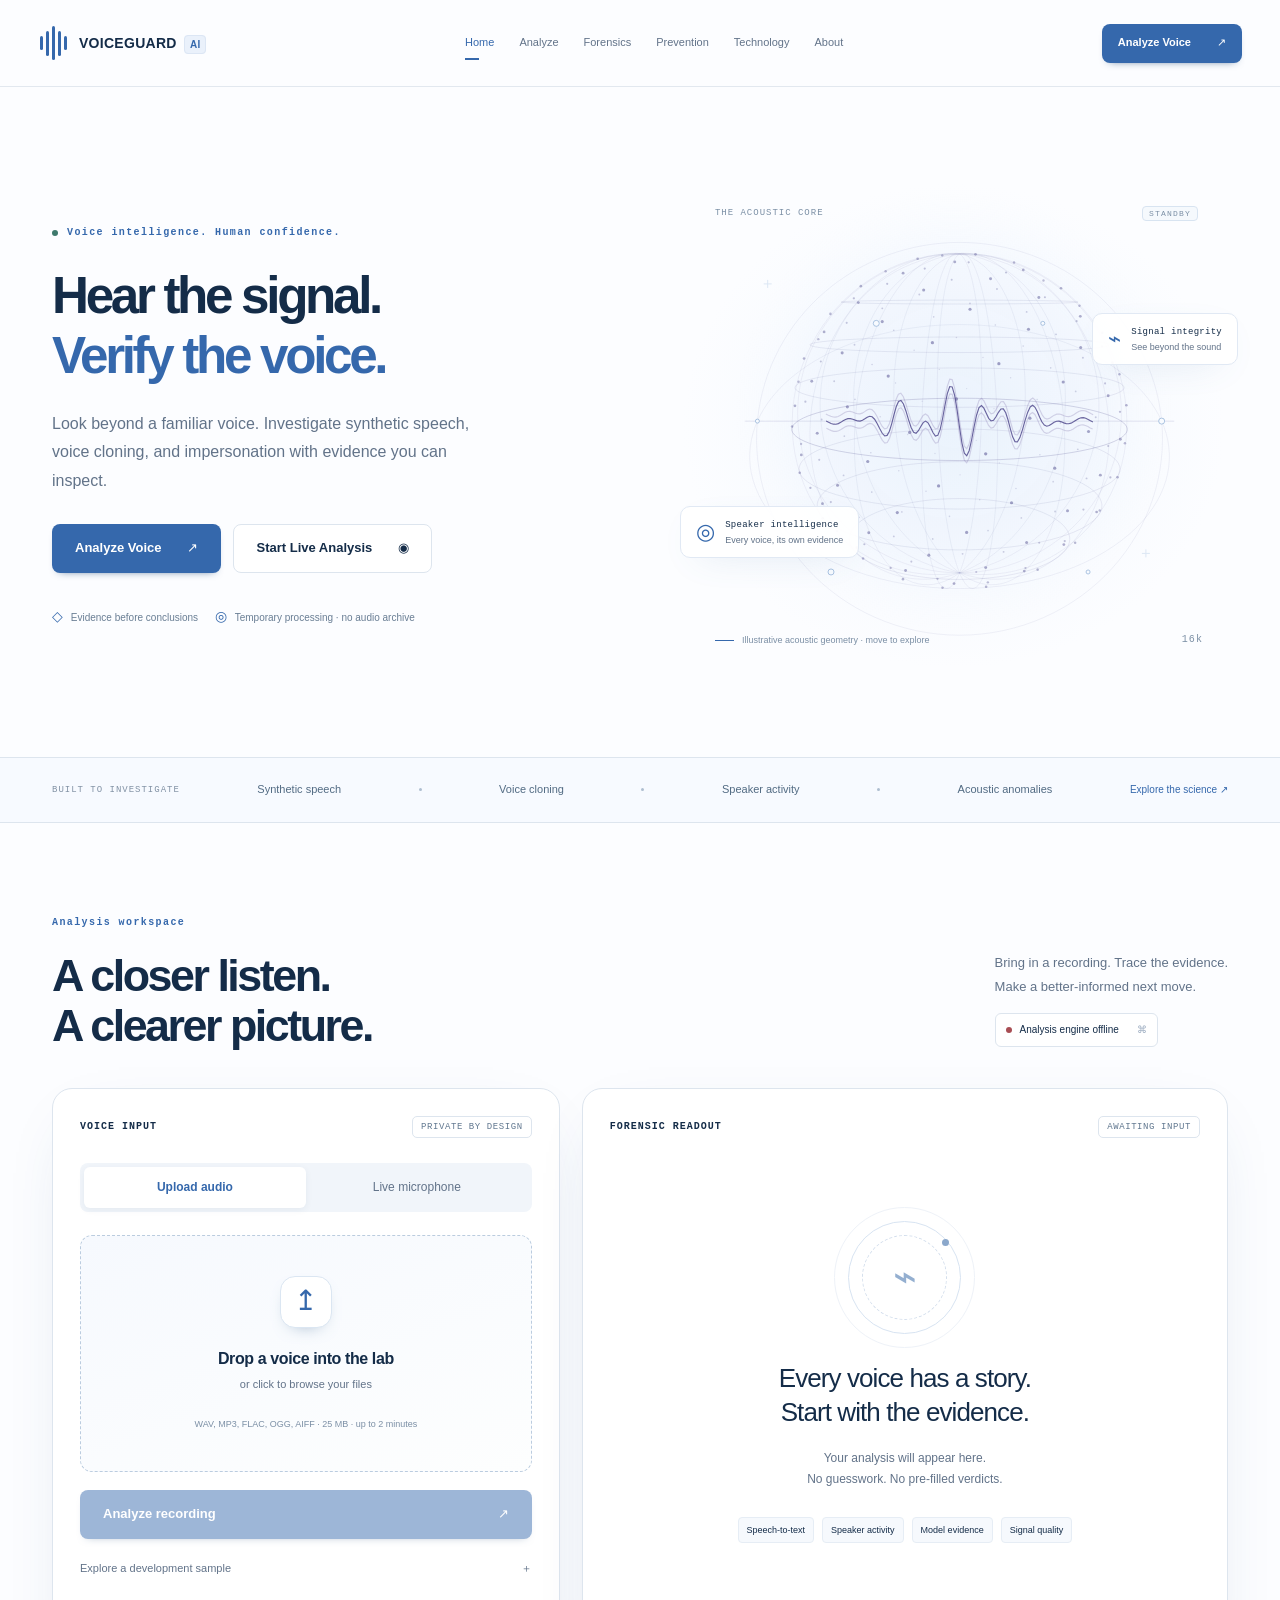
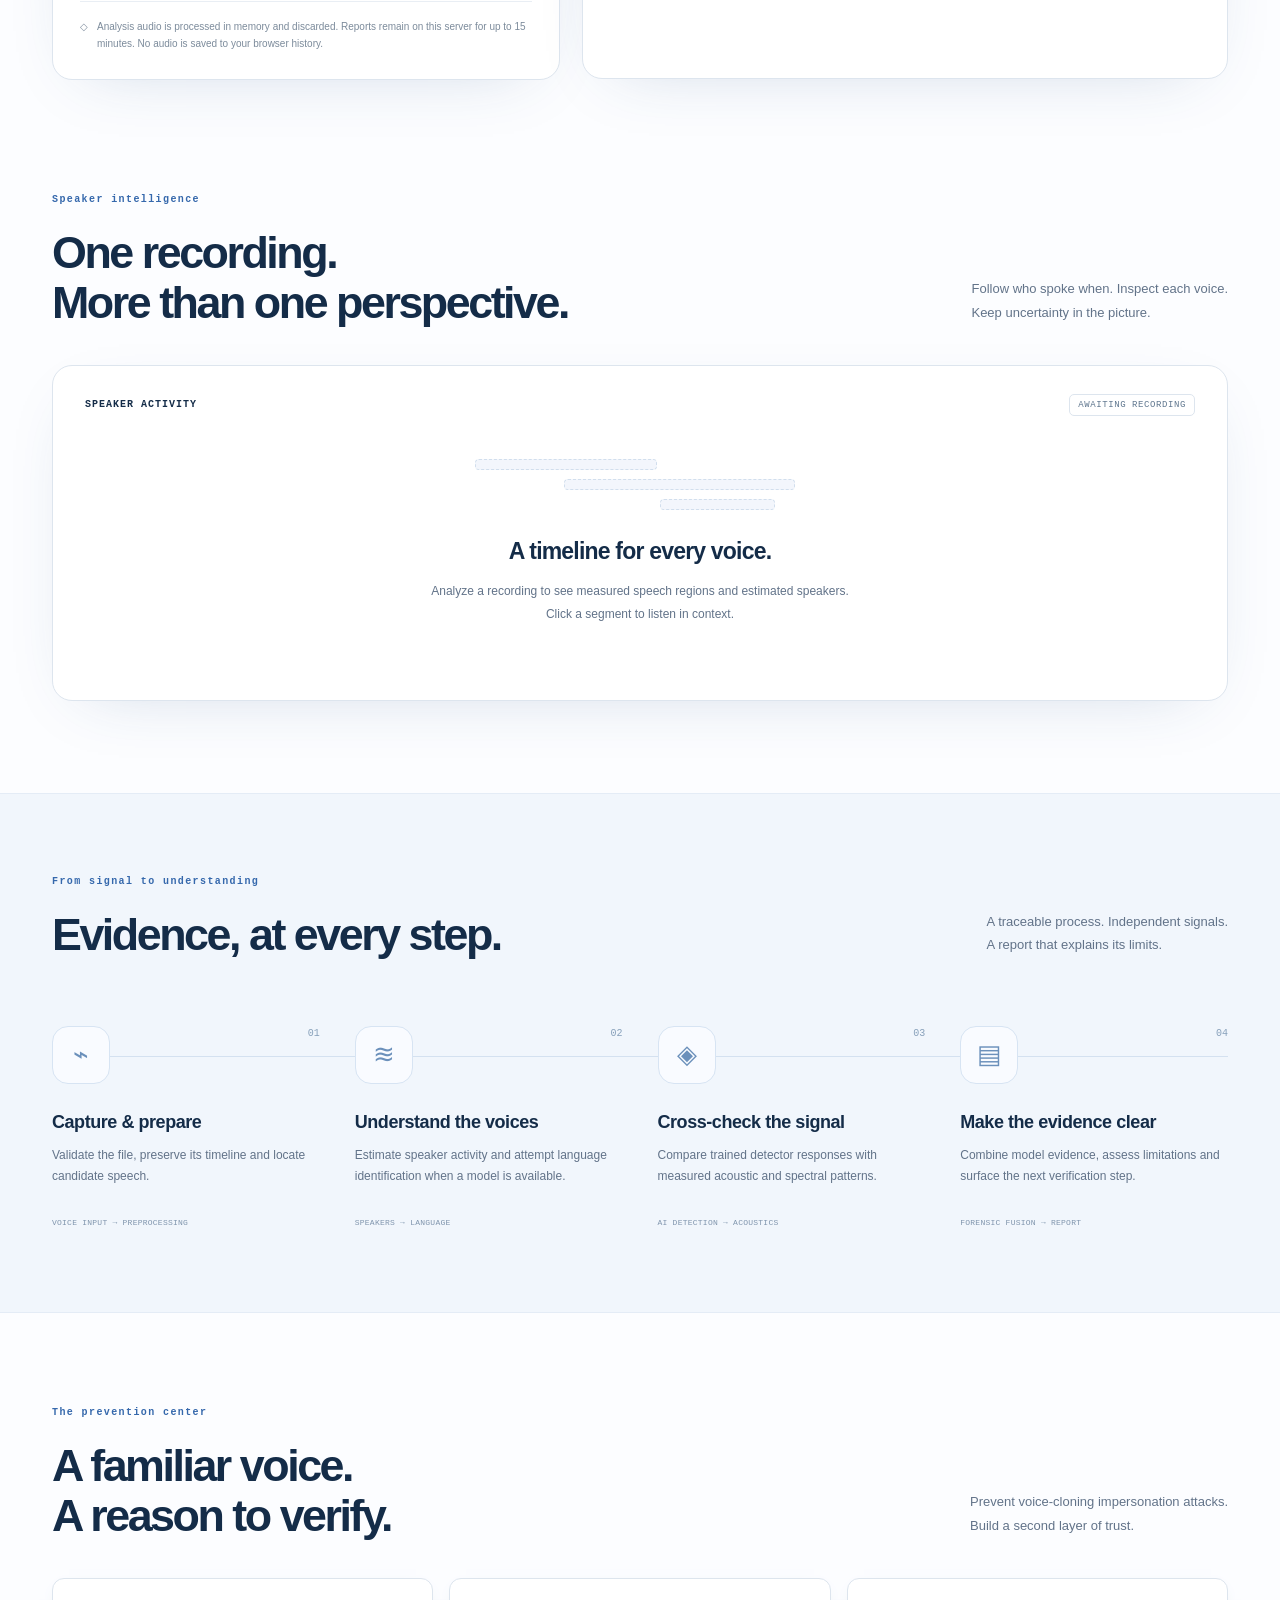
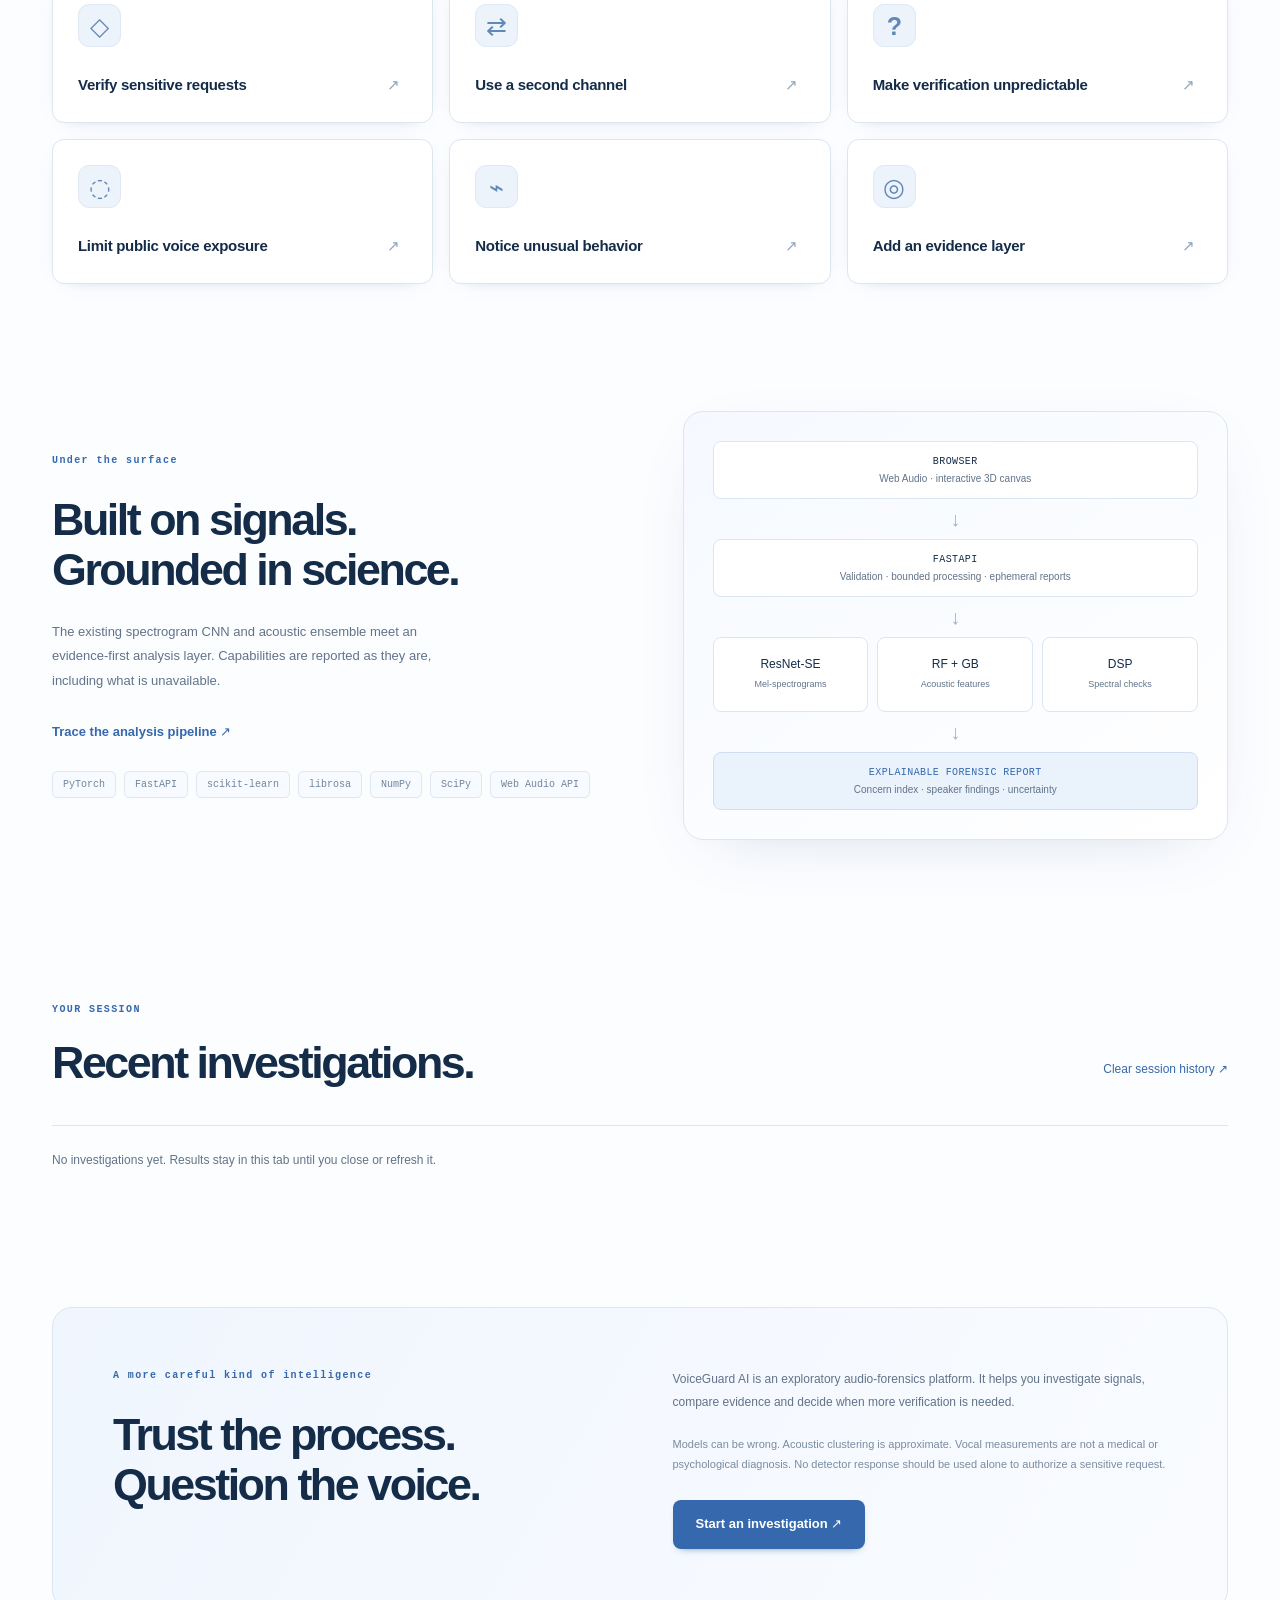
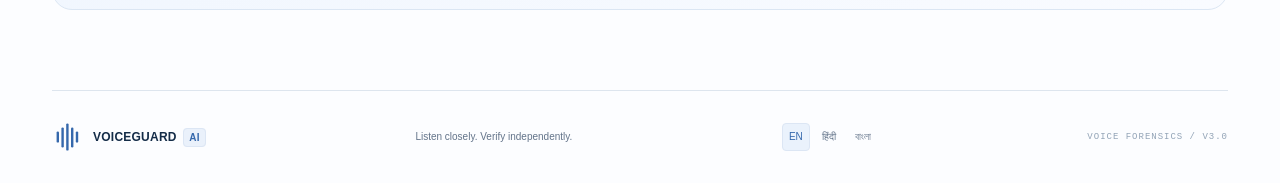
==== commit d31a9cbd: "Refine text content in index.html Updated various text elements for improved clarity and consistency" ====
--- a/index.html
+++ b/index.html
@@ -3,7 +3,8 @@
 <head>
   <meta charset="UTF-8"><meta name="viewport" content="width=device-width,initial-scale=1">
   <meta name="description" content="VoiceGuard AI — an evidence-first workspace for audio forensics, speaker analysis and safer voice verification.">
-  <meta name="theme-color" content="#f6f9fd"><title>VoiceGuard AI — Hear the signal. Verify the voice.</title>
+  <meta name="theme-color" content="#f7f5ef"><title>VoiceGuard AI — Hear the signal. Verify the voice.</title>
+  <link rel="icon" href="data:image/svg+xml,%3Csvg xmlns='http://www.w3.org/2000/svg' viewBox='0 0 32 32'%3E%3Crect width='32' height='32' rx='8' fill='%234f51a7'/%3E%3Cpath d='M8 13v6m5-11v16m6-19v22m5-14v6' stroke='%23f7f5ef' stroke-width='2' stroke-linecap='round'/%3E%3C/svg%3E">
   <link rel="stylesheet" href="styles.css"><script src="core-visual.js" defer></script><script src="script.js" defer></script>
 </head>
 <body>
@@ -17,24 +18,24 @@
 <main>
 <section class="hero shell" id="home" aria-labelledby="hero-title">
   <div class="hero-copy reveal">
-    <div class="eyebrow"><span class="status-dot"></span> VOICE INTELLIGENCE. HUMAN CONFIDENCE.</div>
-    <h1 id="hero-title">HEAR THE SIGNAL.<br><span>VERIFY THE VOICE.</span></h1>
-    <p class="hero-description">Advanced AI voice forensics for investigating synthetic speech, voice cloning, and impersonation threats.</p>
+    <div class="eyebrow"><span class="status-dot"></span> Voice intelligence. Human confidence.</div>
+    <h1 id="hero-title">Hear the signal.<br><span>Verify the voice.</span></h1>
+    <p class="hero-description">Look beyond a familiar voice. Investigate synthetic speech, voice cloning, and impersonation with evidence you can inspect.</p>
     <div class="hero-actions"><a href="#analyze" class="button primary" data-i18n="analyzeVoice">Analyze Voice <span aria-hidden="true">↗</span></a><button class="button secondary" id="heroLive" data-i18n="startLive">Start Live Analysis <span aria-hidden="true">◉</span></button></div>
-    <div class="hero-trust"><span><i aria-hidden="true">◇</i> Evidence before conclusions</span><span><i aria-hidden="true">◎</i> Your audio stays in your control</span></div>
+    <div class="hero-trust"><span><i aria-hidden="true">◇</i> Evidence before conclusions</span><span><i aria-hidden="true">◎</i> Temporary processing · no audio archive</span></div>
   </div>
   <figure class="core-figure reveal" id="coreFigure">
-    <div class="core-top"><span class="mono">ACOUSTIC CORE / 01</span><span class="core-state" id="coreState">STANDBY</span></div>
+    <div class="core-top"><span class="mono">THE ACOUSTIC CORE</span><span class="core-state" id="coreState">STANDBY</span></div>
     <canvas id="acousticCore" aria-label="Interactive three dimensional acoustic core. Illustrative while idle; waveform follows microphone or analyzed audio when available."></canvas>
-    <div class="core-node node-a"><span class="node-icon">⌁</span><span>SIGNAL INTEGRITY<small>See beyond the sound</small></span></div>
-    <div class="core-node node-b"><span class="node-icon">◎</span><span>SPEAKER INTELLIGENCE<small>Every voice, its own evidence</small></span></div>
+    <div class="core-node node-a"><span class="node-icon">⌁</span><span>Signal integrity<small>See beyond the sound</small></span></div>
+    <div class="core-node node-b"><span class="node-icon">◎</span><span>Speaker intelligence<small>Every voice, its own evidence</small></span></div>
     <figcaption><span class="mini-line"></span><span id="coreCaption">Illustrative acoustic geometry · move to explore</span><span class="mono">16k</span></figcaption>
   </figure>
 </section>
 <div class="capability-strip"><div class="shell"><span class="mono">BUILT TO INVESTIGATE</span><span>Synthetic speech</span><i></i><span>Voice cloning</span><i></i><span>Speaker activity</span><i></i><span>Acoustic anomalies</span><a href="#technology">Explore the science ↗</a></div></div>
 
 <section class="section shell" id="analyze" aria-labelledby="analyze-title">
-  <div class="section-heading reveal"><div><div class="eyebrow">01 / ANALYSIS WORKSPACE</div><h2 id="analyze-title" data-i18n="workspaceTitle">A closer listen.<br>A clearer picture.</h2></div><div class="heading-aside"><p>Bring in a recording. Trace the evidence.<br>Make a better-informed next move.</p><button class="connection-pill" id="connectionButton" aria-haspopup="dialog"><span class="status-dot" id="connectionDot"></span><span id="connectionText">Connecting to analysis engine</span><span>⌘</span></button></div></div>
+  <div class="section-heading reveal"><div><div class="eyebrow">Analysis workspace</div><h2 id="analyze-title" data-i18n="workspaceTitle">A closer listen.<br>A clearer picture.</h2></div><div class="heading-aside"><p>Bring in a recording. Trace the evidence.<br>Make a better-informed next move.</p><button class="connection-pill" id="connectionButton" aria-haspopup="dialog"><span class="status-dot" id="connectionDot"></span><span id="connectionText">Connecting to analysis engine</span><span>⌘</span></button></div></div>
   <div class="workspace-grid">
     <article class="panel input-panel reveal">
       <div class="panel-title"><span class="mono">VOICE INPUT</span><span class="pill">PRIVATE BY DESIGN</span></div>
@@ -55,7 +56,7 @@
         <div class="live-metrics"><div><small>AMPLITUDE</small><strong id="liveAmplitude">— dBFS</strong></div><div><small>WINDOW RISK</small><strong id="liveRisk">Awaiting audio</strong></div><div><small>LANGUAGE</small><strong id="liveLanguage">Unknown</strong></div><div><small>VOCAL STATE</small><strong id="liveVocal">Awaiting audio</strong></div></div>
         <p class="subtle" id="liveSpeaker">Real-time voice stream active. Complete input is analyzed upon stopping.</p>
         <div class="live-action-row"><button class="button primary wide" id="recordButton" data-i18n="enableMic">Enable microphone <span aria-hidden="true">◉</span></button></div>
-        <p class="privacy-note">Your browser asks for permission. Real-time speech-to-text captures spoken words while audio is securely processed. Stop recording to review the complete forensic report.</p>
+        <p class="privacy-note">Your browser asks for permission. Optional browser speech recognition may send audio to your browser provider. The analysis engine processes the recording separately. Stop recording to review the complete forensic report.</p>
       </div>
       <div id="inputError" class="notice error" role="alert" hidden></div>
       <div class="privacy-note"><span aria-hidden="true">◇</span><span>Analysis audio is processed in memory and discarded. Reports remain on this server for up to 15 minutes. No audio is saved to your browser history.</span></div>
@@ -63,7 +64,7 @@
     <article class="panel readout-panel reveal" aria-labelledby="readoutTitle" aria-busy="false" id="readout">
       <div class="panel-title"><span class="mono" id="readoutTitle">FORENSIC READOUT</span><span class="pill" id="readoutStatus">AWAITING INPUT</span></div>
       <div id="emptyReadout" class="empty-readout"><div class="empty-orbit" aria-hidden="true"><span>⌁</span><i></i></div><h3>Every voice has a story.<br>Start with the evidence.</h3><p>Your analysis will appear here.<br>No guesswork. No pre-filled verdicts.</p><div class="empty-tags"><span>Speech-to-text</span><span>Speaker activity</span><span>Model evidence</span><span>Signal quality</span></div></div>
-      <div id="loadingReadout" class="loading-readout" hidden><div class="processing-icon" aria-hidden="true">◎</div><p class="eyebrow">FOLLOWING THE SIGNAL</p><h3 id="analysisStage" role="status">Reading audio</h3><div class="progress-track"><span id="progressLine"></span></div><ol id="stageList"></ol><p class="subtle">Stages reflect server progress. First analysis may take longer while audio libraries warm up.</p></div>
+      <div id="loadingReadout" class="loading-readout" hidden><div class="processing-icon" aria-hidden="true">◎</div><p class="eyebrow">FOLLOWING THE SIGNAL</p><h3 id="analysisStage" role="status">Reading audio</h3><div class="progress-track" role="progressbar" aria-label="Analysis progress" aria-valuemin="0" aria-valuemax="100" aria-valuenow="0"><span id="progressLine"></span></div><ol id="stageList"></ol><p class="subtle">Stages reflect server progress. First analysis may take longer while audio libraries warm up.</p></div>
       <div id="resultReadout" hidden>
         <div class="result-hero"><div class="risk-gauge" id="riskGauge"><svg viewBox="0 0 180 180" aria-hidden="true"><circle cx="90" cy="90" r="76"></circle><circle id="gaugeValue" cx="90" cy="90" r="76"></circle></svg><div><strong id="gaugeScore">—</strong><span>CONCERN / 100</span></div></div><div><span class="eyebrow">VOICE AUTHENTICITY RISK</span><h3 id="verdictText"></h3><span class="risk-badge" id="verdictTag"></span><p class="subtle" id="confidence"></p></div></div>
         <div class="summary-grid"><div><small>SPEAKERS</small><strong id="summarySpeakers">—</strong></div><div><small>LANGUAGE</small><strong id="summaryLanguage">—</strong></div><div><small>AUDIO QUALITY</small><strong id="summaryQuality">—</strong></div><div><small>DURATION</small><strong id="summaryDuration">—</strong></div></div>
@@ -76,7 +77,7 @@
 </section>
 
 <section class="section shell forensics-section" id="forensics" aria-labelledby="forensics-title">
-  <div class="section-heading reveal"><div><div class="eyebrow">02 / SPEAKER INTELLIGENCE</div><h2 id="forensics-title">One recording.<br>More than one perspective.</h2></div><p class="heading-aside">Follow who spoke when. Inspect each voice.<br>Keep uncertainty in the picture.</p></div>
+  <div class="section-heading reveal"><div><div class="eyebrow">Speaker intelligence</div><h2 id="forensics-title">One recording.<br>More than one perspective.</h2></div><p class="heading-aside">Follow who spoke when. Inspect each voice.<br>Keep uncertainty in the picture.</p></div>
   <div class="panel timeline-panel reveal">
     <div class="panel-title"><span class="mono">SPEAKER ACTIVITY</span><span class="pill" id="timelineBadge">AWAITING RECORDING</span></div>
     <div id="timelineEmpty" class="timeline-empty"><div class="timeline-placeholder" aria-hidden="true"><i></i><i></i><i></i></div><h3>A timeline for every voice.</h3><p>Analyze a recording to see measured speech regions and estimated speakers.<br>Click a segment to listen in context.</p></div>
@@ -85,14 +86,14 @@
   <div class="signal-panels" id="signalPanels" hidden><article class="panel"><div class="panel-title"><span class="mono">MEL-SPECTROGRAM</span><span class="pill">MEASURED AUDIO</span></div><canvas id="spectrogram" height="220" aria-label="Measured mel-frequency spectrogram: time increases to the right, mel bands increase upward"></canvas><p class="subtle">Time → · mel frequency ↑ · darker blue = greater relative energy</p></article><article class="panel"><div class="panel-title"><span class="mono">VOCAL CHARACTERISTICS</span><span class="pill">NON-DIAGNOSTIC</span></div><div id="vocalDetails"></div></article></div>
 </section>
 
-<section class="method-section" id="how-it-works"><div class="shell section"><div class="section-heading reveal"><div><div class="eyebrow">03 / FROM SIGNAL TO UNDERSTANDING</div><h2>Evidence, at every step.</h2></div><p class="heading-aside">A traceable process. Independent signals.<br>A report that explains its limits.</p></div><div class="pipeline-grid">
+<section class="method-section" id="how-it-works"><div class="shell section"><div class="section-heading reveal"><div><div class="eyebrow">From signal to understanding</div><h2>Evidence, at every step.</h2></div><p class="heading-aside">A traceable process. Independent signals.<br>A report that explains its limits.</p></div><div class="pipeline-grid">
   <article class="reveal"><span>01</span><div class="method-icon">⌁</div><h3>Capture & prepare</h3><p>Validate the file, preserve its timeline and locate candidate speech.</p><small>VOICE INPUT → PREPROCESSING</small></article>
   <article class="reveal"><span>02</span><div class="method-icon">≋</div><h3>Understand the voices</h3><p>Estimate speaker activity and attempt language identification when a model is available.</p><small>SPEAKERS → LANGUAGE</small></article>
   <article class="reveal"><span>03</span><div class="method-icon">◈</div><h3>Cross-check the signal</h3><p>Compare trained detector responses with measured acoustic and spectral patterns.</p><small>AI DETECTION → ACOUSTICS</small></article>
   <article class="reveal"><span>04</span><div class="method-icon">▤</div><h3>Make the evidence clear</h3><p>Combine model evidence, assess limitations and surface the next verification step.</p><small>FORENSIC FUSION → REPORT</small></article>
 </div></div></section>
 
-<section class="section shell" id="prevention"><div class="section-heading reveal"><div><div class="eyebrow">04 / THE PREVENTION CENTER</div><h2>A familiar voice.<br>A reason to verify.</h2></div><p class="heading-aside">Prevent voice-cloning impersonation attacks.<br>Build a second layer of trust.</p></div><div class="prevention-grid">
+<section class="section shell" id="prevention"><div class="section-heading reveal"><div><div class="eyebrow">The prevention center</div><h2>A familiar voice.<br>A reason to verify.</h2></div><p class="heading-aside">Prevent voice-cloning impersonation attacks.<br>Build a second layer of trust.</p></div><div class="prevention-grid">
 <details class="protection-card reveal"><summary><span class="card-icon">◇</span><span>Verify sensitive requests</span><i>↗</i></summary><p>A voice alone is not proof of identity. Pause before approving payments, account changes or requests for credentials.</p></details>
 <details class="protection-card reveal"><summary><span class="card-icon">⇄</span><span>Use a second channel</span><i>↗</i></summary><p>Call a saved, independently verified number or use your organization’s trusted messaging channel. Do not rely on contact details supplied by the caller.</p></details>
 <details class="protection-card reveal"><summary><span class="card-icon">?</span><span>Make verification unpredictable</span><i>↗</i></summary><p>Use a fresh challenge or agreed verification process. A challenge is an additional check; a convincing answer is not sufficient on its own.</p></details>
@@ -101,10 +102,10 @@
 <details class="protection-card reveal"><summary><span class="card-icon">◎</span><span>Add an evidence layer</span><i>↗</i></summary><p>Use VoiceGuard to inspect acoustic signals. A low concern score does not establish authenticity; keep independent verification in place.</p></details>
 </div></section>
 
-<section class="technology-section shell" id="technology"><div class="technology-copy reveal"><div class="eyebrow">05 / UNDER THE SURFACE</div><h2>Built on signals.<br>Grounded in science.</h2><p>The existing spectrogram CNN and acoustic ensemble meet an evidence-first analysis layer. Capabilities are reported as they are, including what is unavailable.</p><a href="#how-it-works" class="text-link">Trace the analysis pipeline ↗</a><div class="technology-badges"><span>PyTorch</span><span>FastAPI</span><span>scikit-learn</span><span>librosa</span><span>NumPy</span><span>SciPy</span><span>Web Audio API</span></div></div><div class="architecture panel reveal"><div class="architecture-node">BROWSER <small>Web Audio · interactive 3D canvas</small></div><div class="architecture-connector">↓</div><div class="architecture-node">FASTAPI <small>Validation · bounded processing · ephemeral reports</small></div><div class="architecture-connector">↓</div><div class="architecture-branches"><span>ResNet-SE<br><small>Mel-spectrograms</small></span><span>RF + GB<br><small>Acoustic features</small></span><span>DSP<br><small>Spectral checks</small></span></div><div class="architecture-connector">↓</div><div class="architecture-node final-node">EXPLAINABLE FORENSIC REPORT <small>Concern index · speaker findings · uncertainty</small></div></div></section>
+<section class="technology-section shell" id="technology"><div class="technology-copy reveal"><div class="eyebrow">Under the surface</div><h2>Built on signals.<br>Grounded in science.</h2><p>The existing spectrogram CNN and acoustic ensemble meet an evidence-first analysis layer. Capabilities are reported as they are, including what is unavailable.</p><a href="#how-it-works" class="text-link">Trace the analysis pipeline ↗</a><div class="technology-badges"><span>PyTorch</span><span>FastAPI</span><span>scikit-learn</span><span>librosa</span><span>NumPy</span><span>SciPy</span><span>Web Audio API</span></div></div><div class="architecture panel reveal"><div class="architecture-node">BROWSER <small>Web Audio · interactive 3D canvas</small></div><div class="architecture-connector">↓</div><div class="architecture-node">FASTAPI <small>Validation · bounded processing · ephemeral reports</small></div><div class="architecture-connector">↓</div><div class="architecture-branches"><span>ResNet-SE<br><small>Mel-spectrograms</small></span><span>RF + GB<br><small>Acoustic features</small></span><span>DSP<br><small>Spectral checks</small></span></div><div class="architecture-connector">↓</div><div class="architecture-node final-node">EXPLAINABLE FORENSIC REPORT <small>Concern index · speaker findings · uncertainty</small></div></div></section>
 
 <section class="section shell" id="history"><div class="section-heading"><div><div class="eyebrow">YOUR SESSION</div><h2>Recent investigations.</h2></div><button class="text-button" id="clearHistory">Clear session history ↗</button></div><div id="historyList" class="history-list"><p class="subtle">No investigations yet. Results stay in this tab until you close or refresh it.</p></div></section>
-<section class="about-section shell reveal" id="about"><div><div class="eyebrow">A MORE CAREFUL KIND OF INTELLIGENCE</div><h2>Trust the process.<br>Question the voice.</h2></div><div><p>VoiceGuard AI is an exploratory audio-forensics platform. It helps you investigate signals, compare evidence and decide when more verification is needed.</p><p>Models can be wrong. Acoustic clustering is approximate. Vocal measurements are not a medical or psychological diagnosis. No detector response should be used alone to authorize a sensitive request.</p><a class="button primary" href="#analyze">Start an investigation ↗</a></div></section>
+<section class="about-section shell reveal" id="about"><div><div class="eyebrow">A more careful kind of intelligence</div><h2>Trust the process.<br>Question the voice.</h2></div><div><p>VoiceGuard AI is an exploratory audio-forensics platform. It helps you investigate signals, compare evidence and decide when more verification is needed.</p><p>Models can be wrong. Acoustic clustering is approximate. Vocal measurements are not a medical or psychological diagnosis. No detector response should be used alone to authorize a sensitive request.</p><a class="button primary" href="#analyze">Start an investigation ↗</a></div></section>
 </main>
 <footer class="shell"><a class="brand" href="#home"><span class="brand-icon" aria-hidden="true"><i></i><i></i><i></i><i></i><i></i></span><span>VOICEGUARD <b>AI</b></span></a><p>Listen closely. Verify independently.</p><div class="language-controls" aria-label="Interface language"><button data-lang="en" aria-pressed="true">EN</button><button data-lang="hi" aria-pressed="false">हिंदी</button><button data-lang="bn" aria-pressed="false">বাংলা</button></div><span class="mono">VOICE FORENSICS / V3.0</span></footer>
 <dialog id="settingsDialog"><form method="dialog"><div class="panel-title"><span class="mono">CONNECTION SETTINGS</span><button class="text-button" aria-label="Close settings">✕</button></div><h3>Connect securely.</h3><p>Local analysis works without a key. If your server requires authentication, enter the key provided by its operator. It stays in this tab’s memory.</p><label for="apiKey">API key</label><input id="apiKey" type="password" autocomplete="off" placeholder="Optional for localhost"><p id="capabilityDetails" class="notice"></p><button class="button primary wide" id="saveSettings">Save & reconnect</button></form></dialog>
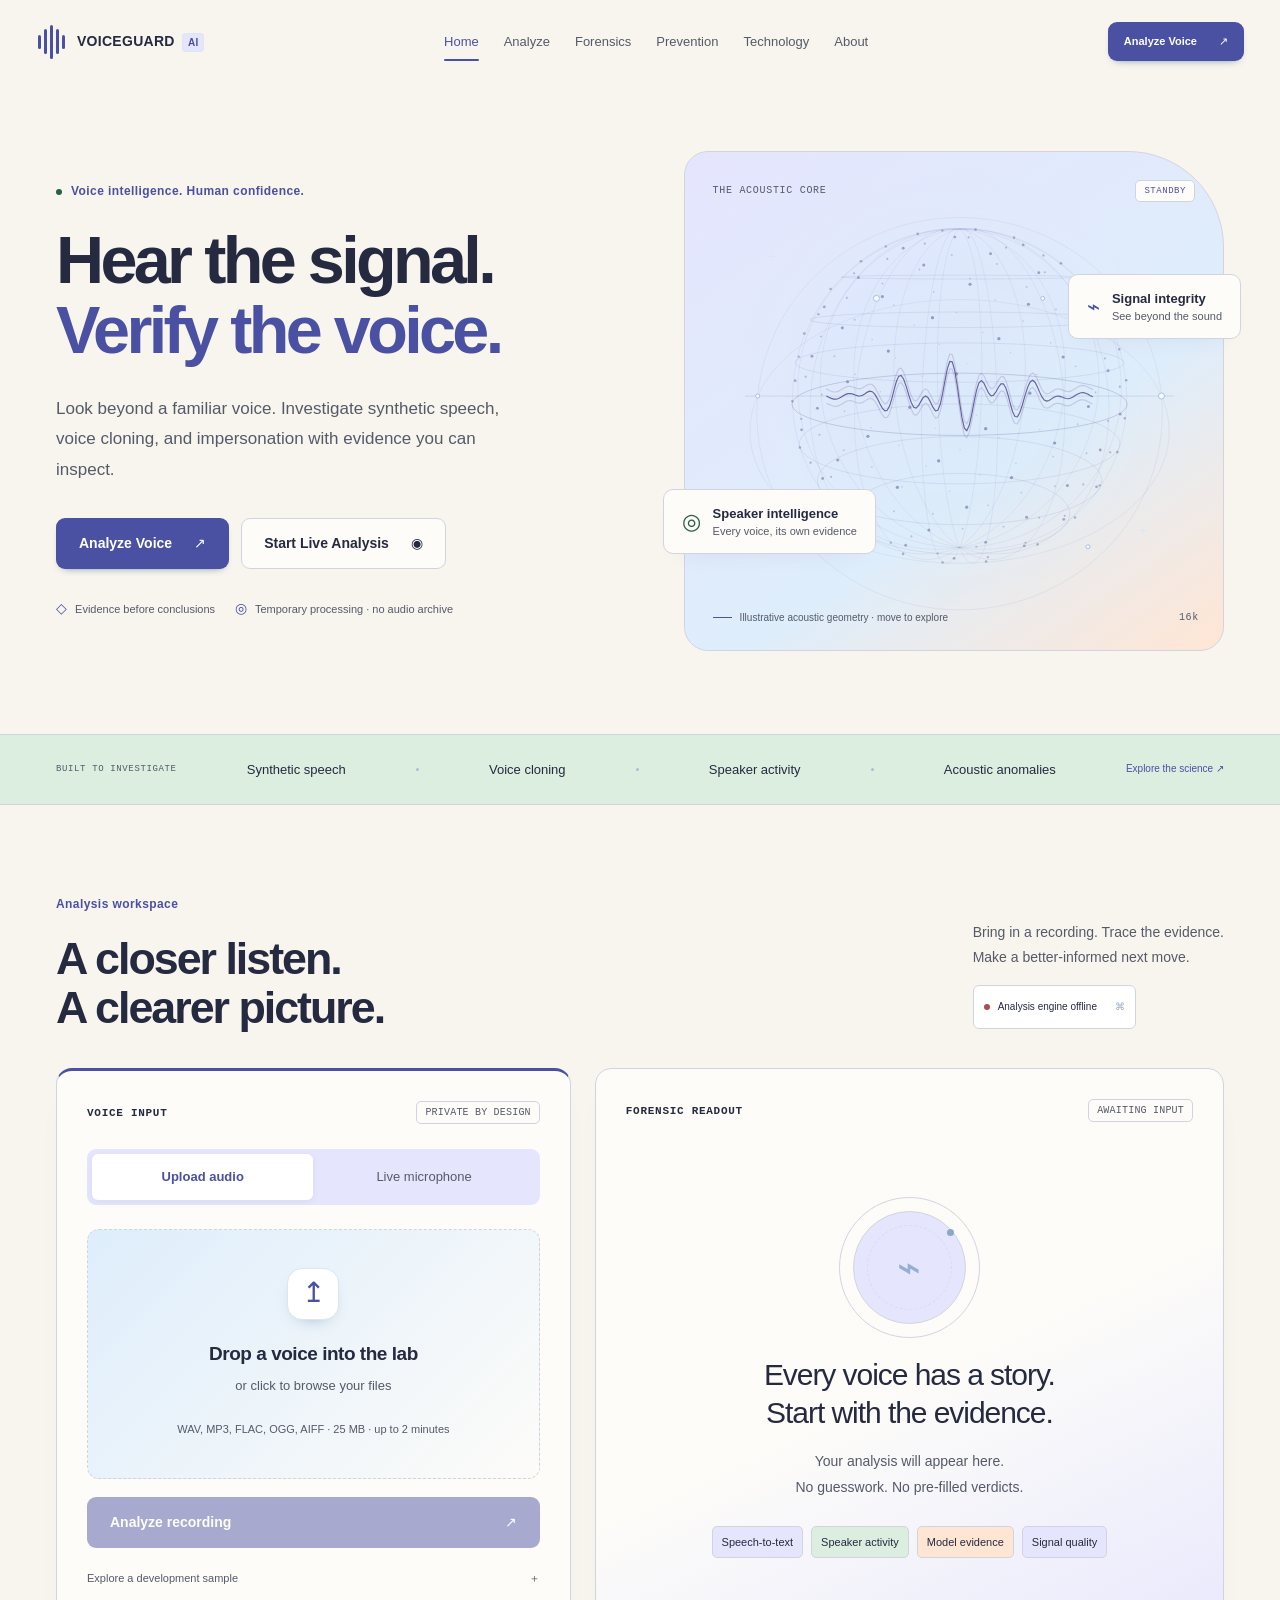
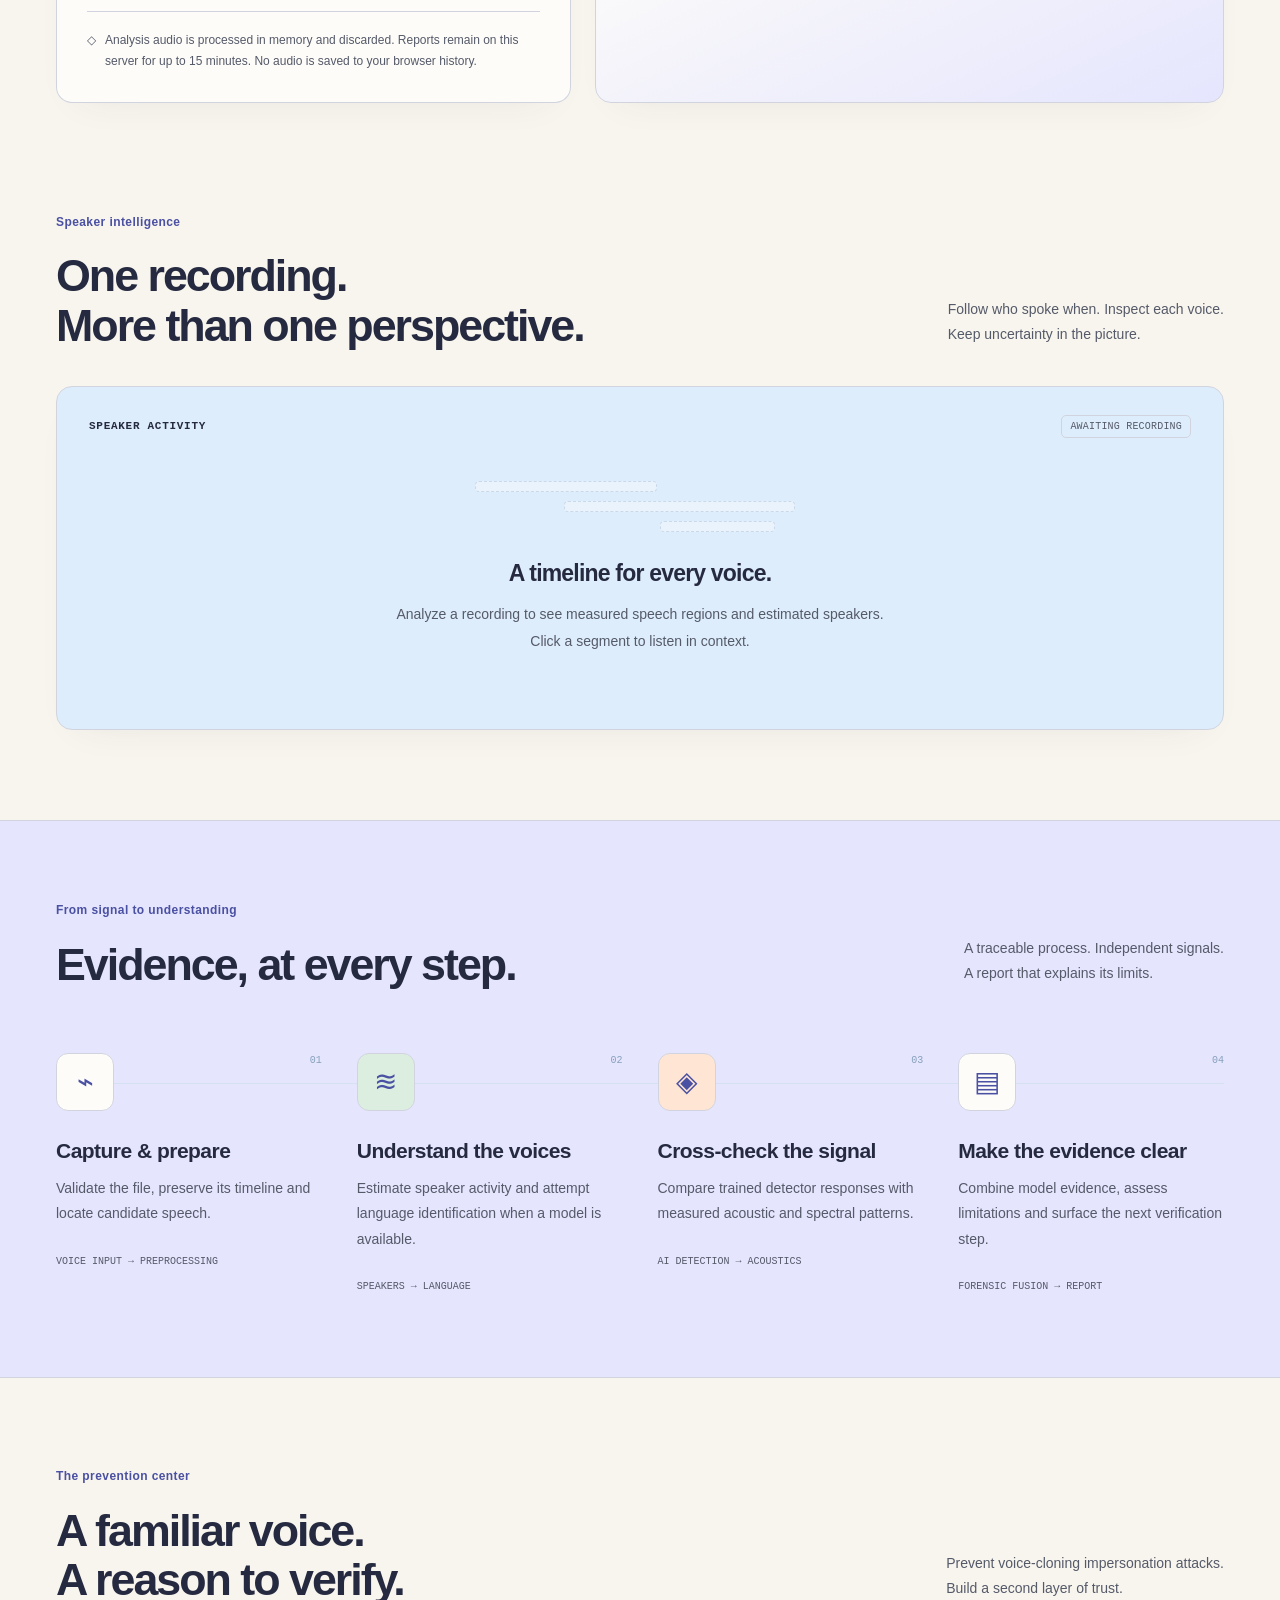
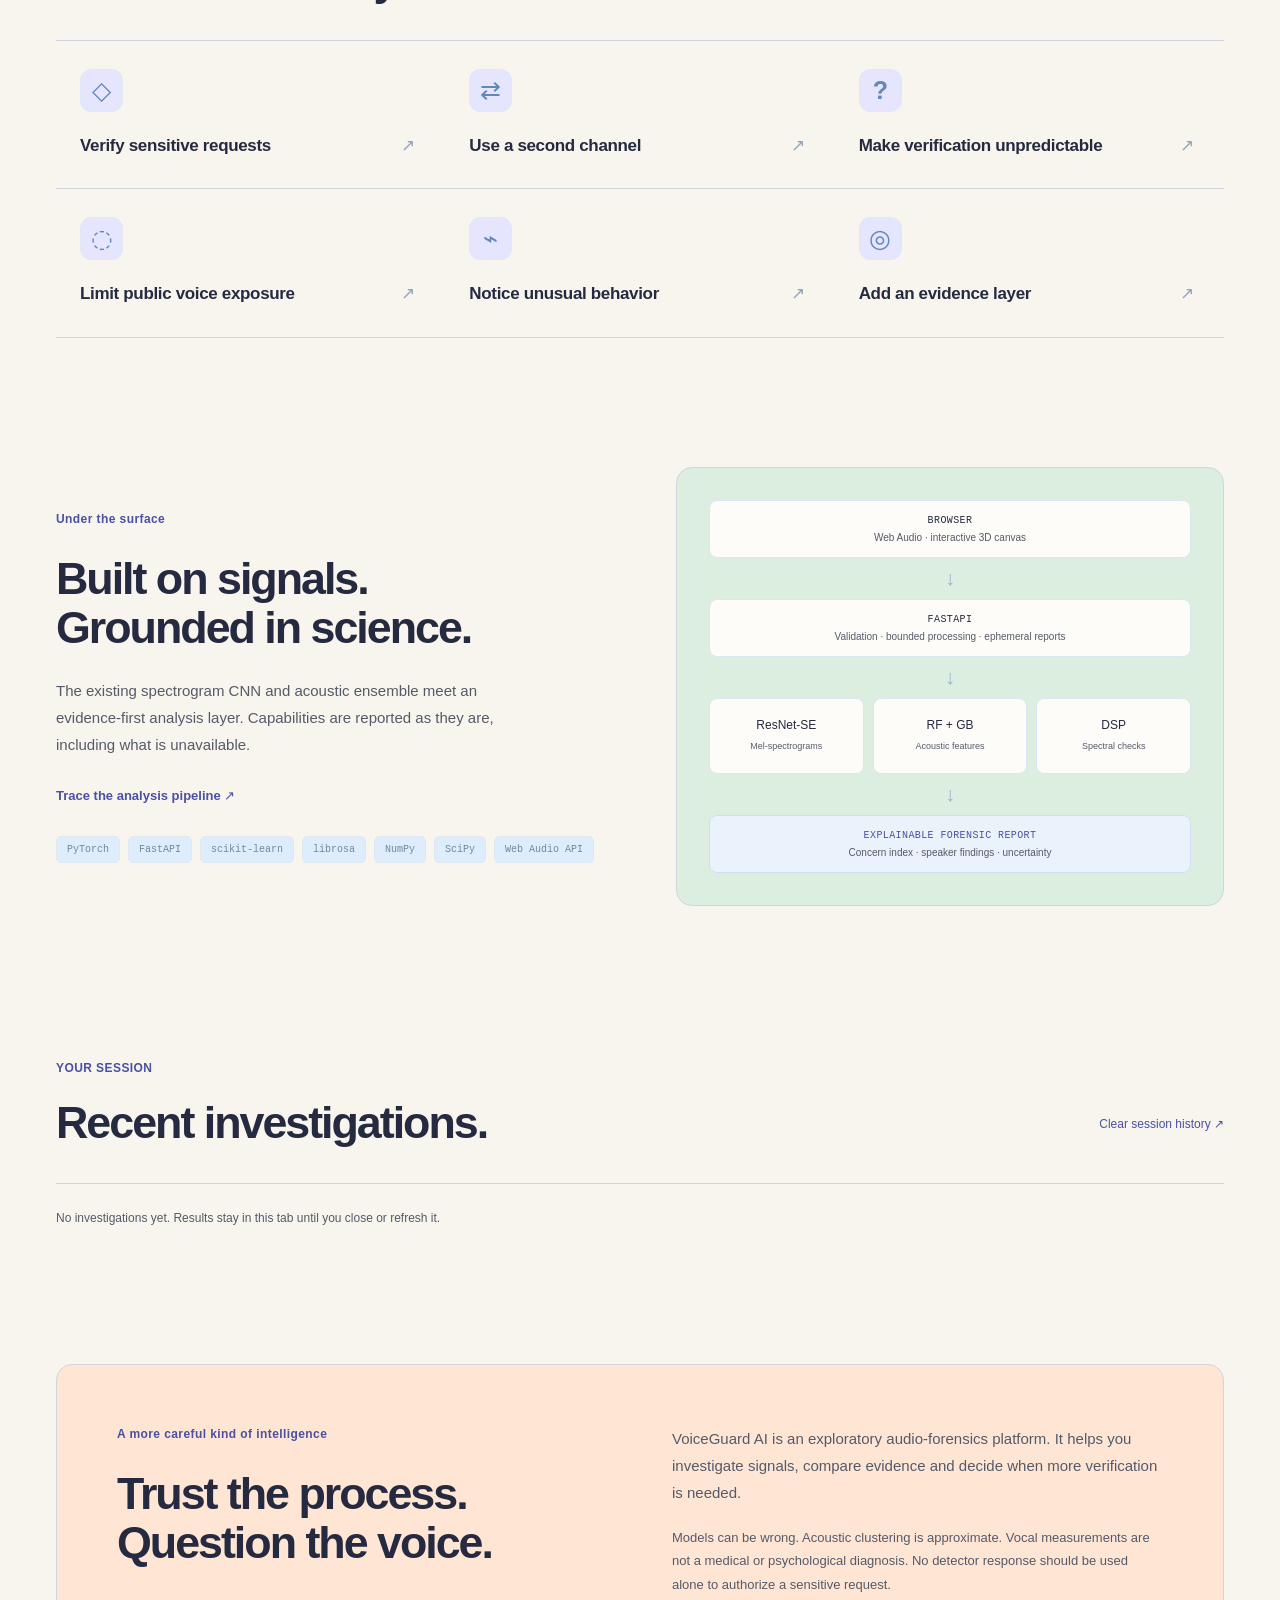
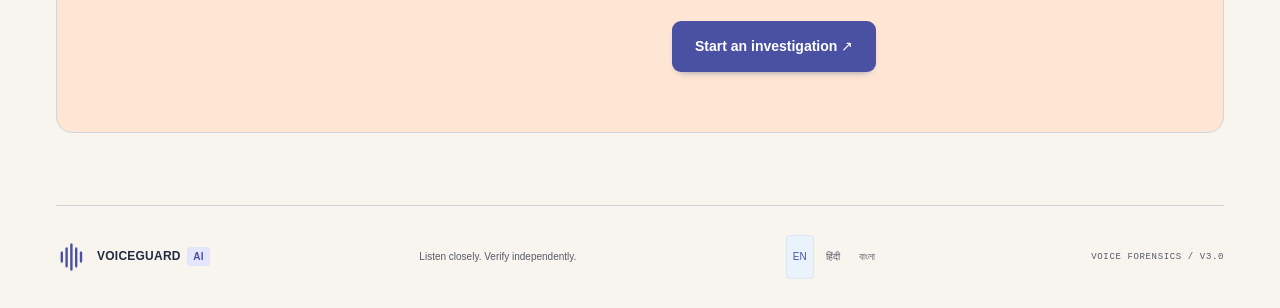
==== commit c513c152: "update project file" ====
--- a/index.html
+++ b/index.html
@@ -49,7 +49,7 @@
         <details class="sample-details"><summary>Explore a development sample <span>＋</span></summary><p>These are supplied development recordings, not a validation benchmark. Each sample is sent through the actual pipeline.</p><div id="sampleList" class="sample-list">Loading samples…</div></details>
       </div>
       <div id="livePanel" role="tabpanel" aria-labelledby="liveTab" hidden>
-        <div class="live-heading"><span class="mono" id="liveStatus">MICROPHONE OFF</span><time id="recordTimer">00:00</time></div>
+        <label class="speech-language-label" for="speechLanguage">Live transcription language <select id="speechLanguage"><option value="en">English</option><option value="hi">Hindi</option><option value="bn">Bengali</option></select></label><p class="subtle">This controls browser transcription only. The audio model detects spoken language independently.</p><div class="live-heading"><span class="mono" id="liveStatus">MICROPHONE OFF</span><time id="recordTimer">00:00</time></div>
         <div class="live-voice-bar" id="liveVoiceBar"><span class="voice-activity-dot" id="voiceActivityDot"></span><span id="voiceActivityText">Awaiting speech input…</span></div>
         <canvas id="liveWave" height="115" aria-label="Live microphone waveform"></canvas><canvas id="liveSpectrum" height="60" aria-label="Live microphone frequency spectrum"></canvas>
         <div class="live-transcript-box" id="liveTranscriptBox"><span class="transcript-label mono">SPEECH RECOGNITION (STT)</span><p id="liveTranscriptText" class="transcript-placeholder">Spoken words will appear here in real time as you speak…</p></div>
@@ -68,7 +68,7 @@
       <div id="resultReadout" hidden>
         <div class="result-hero"><div class="risk-gauge" id="riskGauge"><svg viewBox="0 0 180 180" aria-hidden="true"><circle cx="90" cy="90" r="76"></circle><circle id="gaugeValue" cx="90" cy="90" r="76"></circle></svg><div><strong id="gaugeScore">—</strong><span>CONCERN / 100</span></div></div><div><span class="eyebrow">VOICE AUTHENTICITY RISK</span><h3 id="verdictText"></h3><span class="risk-badge" id="verdictTag"></span><p class="subtle" id="confidence"></p></div></div>
         <div class="summary-grid"><div><small>SPEAKERS</small><strong id="summarySpeakers">—</strong></div><div><small>LANGUAGE</small><strong id="summaryLanguage">—</strong></div><div><small>AUDIO QUALITY</small><strong id="summaryQuality">—</strong></div><div><small>DURATION</small><strong id="summaryDuration">—</strong></div></div>
-        <div class="result-transcript-box" id="resultTranscriptBox" hidden><div class="panel-title"><span class="mono">TRANSCRIBED SPEECH</span><span class="pill">SPEECH-TO-TEXT</span></div><p id="resultTranscriptText"></p></div>
+        <p id="languageEvidence" class="subtle"></p><div class="result-transcript-box" id="resultTranscriptBox" hidden><div class="panel-title"><span class="mono">TRANSCRIBED SPEECH</span><span class="pill">SPEECH-TO-TEXT</span></div><p id="resultTranscriptText"></p></div>
         <p class="notice" id="resultReason"></p><div id="evidenceRows" class="evidence-list"></div>
         <button class="button secondary wide" id="reportButton">Download forensic report <span>↓</span></button><p class="report-note">Printable HTML · measured evidence, speaker findings and limitations</p>
       </div>
@@ -81,7 +81,7 @@
   <div class="panel timeline-panel reveal">
     <div class="panel-title"><span class="mono">SPEAKER ACTIVITY</span><span class="pill" id="timelineBadge">AWAITING RECORDING</span></div>
     <div id="timelineEmpty" class="timeline-empty"><div class="timeline-placeholder" aria-hidden="true"><i></i><i></i><i></i></div><h3>A timeline for every voice.</h3><p>Analyze a recording to see measured speech regions and estimated speakers.<br>Click a segment to listen in context.</p></div>
-    <div id="timelineResult" hidden><p id="diarizationNote" class="notice"></p><div class="timeline-ruler"><span>00:00</span><span id="timelineEnd"></span></div><div id="speakerLanes"></div><div class="timeline-legend"><span><i></i> Estimated speaker activity</span><span><i class="hatched"></i> Overlapping speech</span><span>Click a segment to play</span></div><div id="speakerDetail" class="speaker-detail" aria-live="polite"></div></div>
+    <div id="timelineResult" hidden><h3 id="speakerCountTitle"></h3><p class="subtle">Each voice has its own concern index. This is not a calibrated probability of fraud. Overlapping audio is excluded from individual scoring.</p><div id="speakerOverview" class="speaker-overview"></div><p id="diarizationNote" class="notice"></p><div class="timeline-ruler"><span>00:00</span><span id="timelineEnd"></span></div><div id="speakerLanes"></div><div class="timeline-legend"><span><i></i> Estimated speaker activity</span><span><i class="hatched"></i> Overlapping speech</span><span>Click a segment to play</span></div><div id="speakerDetail" class="speaker-detail" aria-live="polite"></div></div>
   </div>
   <div class="signal-panels" id="signalPanels" hidden><article class="panel"><div class="panel-title"><span class="mono">MEL-SPECTROGRAM</span><span class="pill">MEASURED AUDIO</span></div><canvas id="spectrogram" height="220" aria-label="Measured mel-frequency spectrogram: time increases to the right, mel bands increase upward"></canvas><p class="subtle">Time → · mel frequency ↑ · darker blue = greater relative energy</p></article><article class="panel"><div class="panel-title"><span class="mono">VOCAL CHARACTERISTICS</span><span class="pill">NON-DIAGNOSTIC</span></div><div id="vocalDetails"></div></article></div>
 </section>
--- a/styles.css
+++ b/styles.css
@@ -1,13 +1,2070 @@
-:root{--ink:#142c48;--muted:#627389;--blue:#3568ac;--blue-deep:#264e83;--blue-light:#eaf1fb;--surface:#f6f9fd;--line:#dde5ee;--white:#fff;--green:#3d796c;--amber:#96702a;--red:#a84d53;--pitch-yellow:#f59e0b;--warm-yellow:#eab308;--soft-amber:#d97706;--amber-subtle:#fffbeb;--amber-border:#fde68a;--orange:#f97316;--orange-subtle:#fff7ed;--radius:20px;--shadow:0 18px 65px -35px #264e8340;font-family:Inter,"Segoe UI",Arial,sans-serif;color:var(--ink);background:#fcfdff;font-synthesis:none}
-*{box-sizing:border-box}html{scroll-behavior:smooth;scroll-padding-top:96px}body{margin:0;font-size:15px;line-height:1.6}button,input,a{-webkit-tap-highlight-color:transparent}button,input{font:inherit}button,a{touch-action:manipulation}button{cursor:pointer}button:disabled{cursor:not-allowed;opacity:.48}a{color:inherit;text-decoration:none}button{color:inherit}p{color:var(--muted);margin:0 0 20px}h1,h2,h3{font-weight:550;line-height:1.12;letter-spacing:-.055em;margin:0}h2{font-size:clamp(34px,3.5vw,53px)}h3{font-size:25px;letter-spacing:-.035em}small{font-size:11px}button:focus-visible,a:focus-visible,summary:focus-visible,input:focus-visible{outline:3px solid #789ed0;outline-offset:5px}::selection{background:#d6e5f8}[hidden]{display:none!important}.shell{width:min(1280px,calc(100% - 104px));margin-inline:auto}.section{padding-block:92px}section{scroll-margin-top:20px}.mono,.eyebrow{font-family:"Consolas","SFMono-Regular",monospace;font-size:10px;letter-spacing:.11em}.eyebrow{font-size:10px;letter-spacing:.14em;font-weight:600;color:var(--blue);display:flex;align-items:center;gap:9px;margin-bottom:25px}.status-dot{height:6px;width:6px;background:var(--green);border-radius:50%;display:inline-block;flex:none}.button{min-height:49px;padding:13px 22px;display:inline-flex;align-items:center;justify-content:center;gap:26px;border:1px solid transparent;border-radius:8px;font-size:13px;font-weight:600;transition:transform .2s,box-shadow .2s,background .2s}.button:hover:not(:disabled){transform:translateY(-2px);box-shadow:0 9px 22px -12px #345f91aa}.button:active:not(:disabled){transform:translateY(1px) scale(0.985)}.primary{background:var(--blue);color:white;box-shadow:0 4px 10px -7px #123d70}.primary:hover:not(:disabled){background:var(--blue-deep)}.secondary{background:#fff;border-color:var(--line)}.small{min-height:39px;padding:9px 15px;font-size:11px}.wide{width:100%;justify-content:space-between;margin-top:18px}.text-button{background:none;border:0;font-size:12px;color:var(--blue);padding:8px 0}.text-link{font-size:13px;font-weight:600;color:var(--blue)}.pill{font:9px "Consolas",monospace;letter-spacing:.065em;color:#60778f;border:1px solid var(--line);padding:5px 8px;border-radius:5px;white-space:nowrap}.subtle{font-size:12px;color:var(--muted)}.skip-link{position:fixed;top:-100px;left:20px;background:white;padding:10px;z-index:100}.skip-link:focus{top:10px}.visually-hidden{position:absolute!important;width:1px;height:1px;padding:0;margin:-1px;overflow:hidden;clip:rect(0,0,0,0);white-space:nowrap;border:0}
-.site-header{height:87px;display:flex;align-items:center;justify-content:space-between;gap:28px;padding:0 max(38px,calc((100vw - 1280px)/2));border-bottom:1px solid #e2e8ef;background:#fcfdfff5;position:sticky;top:0;z-index:30;transition:box-shadow .25s}.site-header.scrolled{box-shadow:0 8px 30px -20px #3a5877}.brand{display:flex;gap:11px;align-items:center;white-space:nowrap;font-size:14px;letter-spacing:.02em;font-weight:700}.brand b{font-size:10px;color:var(--blue);background:var(--blue-light);border:1px solid #dce6f4;padding:3px 5px;border-radius:4px;margin-left:3px}.brand-icon{width:30px;height:34px;display:flex;align-items:center;justify-content:center;gap:3px}.brand-icon i{background:var(--blue);width:3px;height:14px;border-radius:3px}.brand-icon i:nth-child(2),.brand-icon i:nth-child(4){height:25px}.brand-icon i:nth-child(3){height:34px}.site-header nav{display:flex;gap:25px}.site-header nav a{font-size:11px;color:var(--muted);position:relative;padding:8px 0}.site-header nav a:hover,.site-header nav a.active{color:var(--blue)}.site-header nav a.active:after{content:'';position:absolute;bottom:0;left:0;width:14px;height:2px;background:var(--blue)}.menu-toggle{display:none;background:none;border:0;font-size:24px}
-.hero{display:grid;grid-template-columns:1.1fr 1fr;gap:25px;align-items:center;min-height:670px;padding-block:64px 56px}.hero h1{font-size:clamp(38px,4vw,61px);font-weight:570;letter-spacing:-.065em;line-height:1.17;white-space:nowrap}.hero h1 span{color:var(--blue)}.hero-description{font-size:16px;line-height:1.8;max-width:440px;margin:24px 0 28px}.hero-actions{display:flex;gap:12px}.hero-trust{display:flex;gap:17px;margin-top:32px;flex-wrap:wrap;color:#697e94;font-size:10px}.hero-trust i{font-style:normal;font-size:14px;padding-right:5px;color:var(--blue)}.core-figure{height:490px;margin:0;position:relative;border-radius:50%;background:radial-gradient(ellipse at center,#e8f1fc90 0,#f2f7fe60 44%,transparent 70%)}.core-figure canvas{width:100%;height:100%;display:block;touch-action:pan-y}.core-top{position:absolute;left:35px;right:30px;top:25px;display:flex;justify-content:space-between;color:#7b8fa5}.core-top .mono{font-size:9px}.core-state{font:8px "Consolas",monospace;letter-spacing:.15em;border:1px solid #d8e4f1;border-radius:4px;padding:2px 6px;background:#f5f9fd}.core-node{position:absolute;display:flex;align-items:center;gap:10px;padding:12px 15px;background:#fffffff2;border:1px solid #e1e9f4;border-radius:10px;box-shadow:0 10px 38px -20px #4877a955;pointer-events:none;font:9px "Consolas",monospace;letter-spacing:.03em}.core-node small{display:block;font-family:"Segoe UI",Arial,sans-serif;letter-spacing:0;color:var(--muted);font-size:9px;margin-top:5px}.node-icon{color:var(--blue);font-size:22px;font-family:Arial}.node-a{top:132px;right:-10px}.node-b{bottom:113px;left:0}.core-figure figcaption{position:absolute;bottom:23px;left:35px;right:25px;display:flex;align-items:center;gap:8px;font-size:9px;color:#7b8fa5}.core-figure figcaption .mono{margin-left:auto}.mini-line{width:19px;height:1px;background:var(--blue)}.capability-strip{border-top:1px solid var(--line);border-bottom:1px solid var(--line);background:#f7faff}.capability-strip>.shell{display:flex;align-items:center;justify-content:space-between;gap:20px;padding-block:23px;color:#526b83;font-size:11px}.capability-strip .mono{font-size:9px;color:#8191a4}.capability-strip i{width:3px;height:3px;background:#aebed0;border-radius:50%}.capability-strip a{font-size:10px;color:var(--blue)}
-.section-heading{display:flex;align-items:flex-end;justify-content:space-between;gap:35px;margin-bottom:38px}.heading-aside{font-size:13px;line-height:1.8;margin-bottom:3px;max-width:345px}.heading-aside p{margin-bottom:15px}.section-heading .eyebrow{margin-bottom:19px}.connection-pill{display:inline-flex;align-items:center;gap:8px;font-size:10px;border:1px solid var(--line);border-radius:6px;padding:7px 10px;background:white}.connection-pill>span:last-child{color:#9cacc0;padding-left:10px}.workspace-grid{display:grid;grid-template-columns:.88fr 1.12fr;gap:22px;align-items:start}.panel{border:1px solid var(--line);border-radius:var(--radius);background:white;box-shadow:var(--shadow);padding:27px}.panel-title{display:flex;align-items:center;justify-content:space-between;gap:10px;margin-bottom:25px}.panel-title .mono{font-size:10px;font-weight:600;letter-spacing:.1em}.tabs{display:flex;padding:4px;background:#f1f5fa;border-radius:8px;margin:0 0 23px}.tabs button{border:0;background:transparent;color:var(--muted);border-radius:6px;padding:11px 8px;font-size:12px;width:50%;transition:.2s}.tabs button[aria-selected=true]{background:white;box-shadow:0 2px 7px #23426210;color:var(--blue);font-weight:600}.drop-zone{display:flex;align-items:center;flex-direction:column;justify-content:center;width:100%;min-height:237px;border:1px dashed #bbccdf;border-radius:12px;background:linear-gradient(160deg,#f6f9fe,#fdfefe);color:var(--ink);padding:25px 12px;transition:background .2s,border .2s}.drop-zone:hover,.drop-zone.dragging{background:#eef4fd;border-color:var(--blue)}.upload-symbol{display:grid;place-items:center;width:52px;height:52px;border:1px solid #dbe6f2;border-radius:15px;background:white;color:var(--blue);font-size:28px;margin-bottom:18px;box-shadow:0 7px 20px -14px #456f96}.drop-zone strong{font-size:16px;font-weight:550;letter-spacing:-.025em}.drop-zone>span:not(.upload-symbol){font-size:11px;color:var(--muted);margin-top:5px}.drop-zone small{font-size:9px;color:#7b8fa5;margin-top:23px}.file-meta{display:flex;justify-content:space-between;align-items:center;font-size:11px;margin-top:12px;gap:10px}.file-meta>span{overflow:hidden;text-overflow:ellipsis;white-space:nowrap}audio{display:block;width:100%;height:38px;margin-top:14px}.privacy-note{font-size:10px;line-height:1.7;color:#7c8b9b;display:flex;gap:9px;margin-top:23px;padding-top:16px;border-top:1px solid #e9eef4}.sample-details{margin-top:21px;font-size:11px}.sample-details summary{cursor:pointer;display:flex;justify-content:space-between;color:var(--muted)}.sample-details p{margin:12px 0;font-size:10px}.sample-list{display:flex;flex-wrap:wrap;gap:6px}.sample-list button{border:1px solid var(--line);border-radius:5px;padding:6px 9px;background:var(--surface);font-size:10px;text-align:left}.readout-panel{min-height:591px}.empty-readout{display:flex;align-items:center;text-align:center;flex-direction:column;padding:58px 0 38px}.empty-orbit{position:relative;width:113px;height:113px;border-radius:50%;border:1px solid #d8e4f2;display:grid;place-items:center;margin-bottom:28px;outline:1px solid #eef2f8;outline-offset:13px}.empty-orbit:before{content:'';position:absolute;inset:13px;border-radius:50%;border:1px dashed #d3deec}.empty-orbit span{color:#94afd0;font-size:40px;font-family:serif}.empty-orbit i{height:7px;width:7px;border-radius:50%;background:#8ba8cb;position:absolute;top:17px;right:11px}.empty-readout h3{font-size:26px;font-weight:500;line-height:1.3}.empty-readout p{font-size:12px;line-height:1.8;margin:18px 0 26px}.empty-tags{display:flex;gap:8px;flex-wrap:wrap;justify-content:center}.empty-tags span{font-size:9px;background:#f6f9fd;border:1px solid #e6edf5;border-radius:4px;padding:5px 8px}.notice{font-size:11px;padding:12px 14px;background:#f4f7fc;border:1px solid #e0e8f2;border-radius:8px;line-height:1.75;color:#5b7188}.error{background:#fff5f4;border-color:#efd9d7;color:#984b4b;margin-top:15px}.loading-readout{padding:12px 8px}.processing-icon{font-size:50px;color:#6b90c0;text-align:center;margin-bottom:8px;animation:breathe 3s ease-in-out infinite}.loading-readout>.eyebrow{justify-content:center;margin-bottom:12px}.loading-readout h3{text-align:center;font-size:23px}.progress-track{height:3px;background:#edf2f8;margin:25px 0;border-radius:2px}.progress-track span{display:block;background:var(--blue);height:100%;width:5%;transition:width .7s}.loading-readout ol{list-style:none;padding:0;display:grid;grid-template-columns:1fr 1fr;gap:11px;margin-bottom:25px}.loading-readout li{font-size:10px;color:#9aaabc;display:flex;gap:8px}.loading-readout li.active{color:var(--blue);font-weight:600}.loading-readout li.done{color:var(--green)}.loading-readout li span{font:10px Consolas,monospace}.result-hero{display:flex;gap:24px;align-items:center}.risk-gauge{position:relative;flex:none;width:165px;height:165px;--risk-color:var(--blue)}.risk-gauge svg{height:100%;width:100%;transform:rotate(-90deg)}.risk-gauge circle{fill:none;stroke:#edf2f8;stroke-width:7}.risk-gauge #gaugeValue{stroke:var(--risk-color);stroke-dasharray:477.52;stroke-dashoffset:477.52;stroke-linecap:round;transition:stroke-dashoffset 1s ease}.risk-gauge>div{position:absolute;inset:0;display:flex;flex-direction:column;align-items:center;justify-content:center}.risk-gauge strong{font-size:47px;font-weight:450;letter-spacing:-.07em}.risk-gauge span{font:8px Consolas,monospace;letter-spacing:.05em;color:var(--muted)}.result-hero .eyebrow{font-size:8px;margin-bottom:12px}.result-hero h3{font-size:23px;line-height:1.2}.risk-badge{display:inline-block;font-size:9px;letter-spacing:.07em;border-radius:4px;padding:5px 8px;background:#edf2f8;margin-top:12px;color:var(--blue)}.result-hero .subtle{font-size:10px;margin:9px 0 0}.summary-grid{display:grid;grid-template-columns:repeat(4,1fr);gap:10px;border-block:1px solid var(--line);padding:18px 0;margin:24px 0 18px}.summary-grid small{display:block;font:8px Consolas,monospace;color:#7b8c9e}.summary-grid strong{display:block;font-size:11px;margin-top:6px;font-weight:550}.evidence-list details{padding:13px 0;border-bottom:1px solid #eaf0f5}.evidence-list summary{display:flex;align-items:center;gap:12px;cursor:pointer;list-style:none;font-size:11px}.evidence-list summary:before{content:'＋';color:#91a6be;font-size:12px}.evidence-list details[open] summary:before{content:'−'}.evidence-list summary>span:first-of-type{flex:1}.evidence-list p{font-size:11px;margin:12px 0 0;padding-left:25px}.evidence-bar{width:63px;height:3px;background:#eaf0f7;flex:none}.evidence-bar i{height:100%;display:block;background:#7b9dc7}.evidence-score{font:10px Consolas,monospace;color:var(--blue);width:35px;text-align:right}.report-note{font-size:9px;text-align:center;margin:10px 0 0;color:#8797a8}.live-heading{display:flex;justify-content:space-between;font-size:12px;margin-bottom:14px;align-items:center}.live-heading .mono{transition:color .35s,letter-spacing .35s;color:var(--blue)}#liveStatus.active-status{color:#b45309;letter-spacing:.13em}#livePanel.recording-active{background:linear-gradient(165deg,#fffcf4 0%,#fff9ef 55%,#fffef9 100%);border-radius:var(--radius);transition:background .6s ease}#recordTimer.ticking{color:#b45309;font-weight:600}.live-voice-bar{display:flex;align-items:center;gap:9px;font-size:11px;padding:9px 13px;background:#fafaf8;border:1px solid #ece9e2;border-radius:10px;margin-bottom:12px;color:var(--muted);transition:all .35s ease}.live-voice-bar.speaking{background:linear-gradient(98deg,#fffbeb 0%,#fff7ed 100%);border-color:#fbbf24;color:#92400e;font-weight:600;box-shadow:0 3px 14px -5px rgba(245,158,11,.22)}.voice-activity-dot{width:8px;height:8px;border-radius:50%;background:#d1d5db;transition:all .35s ease;flex:none}.voice-activity-dot.active{background:#d97706;box-shadow:0 0 0 3px rgba(217,119,6,.16),0 0 0 6px rgba(217,119,6,.05);animation:pulse-voice 1.8s ease-in-out infinite}.live-transcript-box{background:#fffef8;border:1.5px dashed #fcd34d;border-radius:10px;padding:12px 14px;margin-top:12px;max-height:120px;overflow-y:auto;text-align:left;transition:all .35s ease}.live-transcript-box.active{border-color:#f59e0b;border-style:solid;box-shadow:0 3px 16px -5px rgba(245,158,11,.16);background:#fffbf0}.transcript-label{display:block;font-size:9px;letter-spacing:.09em;color:#b45309;font-weight:600;margin-bottom:5px}.live-transcript-box p{margin:0;font-size:12px;line-height:1.6;color:var(--ink)}.transcript-placeholder{color:#9ca3af;font-style:italic}.result-transcript-box{background:linear-gradient(145deg,#fffdf8,#fff9f0);border:1px solid #fde8c8;border-left:3px solid #f59e0b;border-radius:9px;padding:15px 18px;margin:20px 0 16px}.result-transcript-box .panel-title{margin-bottom:10px}.result-transcript-box p{margin:0;font-size:13px;line-height:1.7;color:var(--ink);font-weight:450}.live-action-row{display:flex;gap:10px;margin-top:12px}#recordButton.recording{background:linear-gradient(130deg,#d97706,#b45309);border-color:#92400e;color:#fff;animation:pulse-rec 2.8s ease-in-out infinite;box-shadow:0 5px 18px -7px rgba(180,83,9,.45)}#liveWave,#liveSpectrum{width:100%;display:block;background:linear-gradient(180deg,#fff9f0,#fef3e2);border-radius:10px;border:1px solid #fde8c8}#liveSpectrum{margin-top:8px}.live-metrics{display:grid;grid-template-columns:1fr 1fr;gap:13px 12px;margin-block:14px 6px;background:linear-gradient(145deg,#fffdf8,#fffbf2);border:1px solid #fde8c8;border-radius:10px;padding:14px 16px}.live-metrics small{display:block;font:8px Consolas,monospace;color:#a16207;letter-spacing:.06em;text-transform:uppercase}.live-metrics strong{font-weight:600;font-size:12px;display:block;margin-top:5px;color:#78350f}#liveSpeaker{font-size:10px;margin:0;color:#a16207}@keyframes pulse-rec{0%,100%{box-shadow:0 0 0 0 rgba(180,83,9,.26)}50%{box-shadow:0 0 0 11px rgba(180,83,9,.06)}}@keyframes pulse-voice{0%,100%{transform:scale(1);opacity:1}50%{transform:scale(1.35);opacity:.92}}@keyframes live-fade-in{from{opacity:0;transform:translateY(4px)}to{opacity:1;transform:translateY(0)}}
-.forensics-section{padding-top:20px}.timeline-panel{padding:28px 32px}.timeline-empty{text-align:center;padding:18px 0 27px}.timeline-empty h3{font-size:23px;margin:15px 0}.timeline-empty p{font-size:12px;line-height:1.9}.timeline-placeholder{height:65px;max-width:330px;margin:auto;display:flex;flex-direction:column;gap:9px;opacity:.75}.timeline-placeholder i{height:11px;border:1px dashed #c2d3e7;background:#eff4fb;border-radius:4px;width:55%}.timeline-placeholder i:nth-child(2){margin-left:27%;width:70%}.timeline-placeholder i:nth-child(3){margin-left:56%;width:35%}.timeline-ruler{display:flex;justify-content:space-between;padding-left:118px;font:10px Consolas,monospace;color:#8a9aae;margin:22px 0 12px}.speaker-lane{display:grid;grid-template-columns:110px 1fr;gap:8px;align-items:center;margin-block:14px}.speaker-name{background:transparent;text-align:left;border:0;padding:8px 0;font-size:11px;color:var(--muted)}.speaker-lane.selected .speaker-name{color:var(--blue);font-weight:700}.lane-track{height:37px;background:repeating-linear-gradient(90deg,transparent 0,transparent calc(25% - 1px),#e9eff7 calc(25% - 1px),#e9eff7 25%),#f5f8fc;position:relative;border-radius:6px}.segment{position:absolute;top:7px;height:23px;background:var(--lane-color,#adc4e1);border:1px solid #587da240;border-radius:4px;min-width:2px;transition:filter .15s,transform .15s}.segment:hover{filter:brightness(.93);transform:translateY(-2px)}.speaker-lane.selected .segment{box-shadow:0 3px 6px -4px #325c88}.segment.overlap{background:repeating-linear-gradient(45deg,#ffffff55 0,#ffffff55 3px,transparent 3px,transparent 6px),var(--lane-color)}.timeline-legend{display:flex;gap:20px;font-size:9px;color:#7b8fa4;margin:20px 0;flex-wrap:wrap}.timeline-legend span{display:flex;gap:7px;align-items:center}.timeline-legend i{width:10px;height:7px;background:#aec5e0;border-radius:2px}.timeline-legend .hatched{background:repeating-linear-gradient(45deg,#edf3fb 0,#edf3fb 2px,#94b4d7 2px,#94b4d7 4px)}.speaker-detail{border-top:1px solid var(--line);padding-top:22px;display:grid;grid-template-columns:1fr 2fr;gap:28px}.speaker-detail h3{font-size:23px}.speaker-detail .summary-grid{margin:0;border-top:0;padding-top:0}.speaker-detail p{font-size:11px}.speaker-detail .notice{margin:0}.speaker-detail button{margin-top:14px}.signal-panels{display:grid;grid-template-columns:1.15fr 1fr;gap:22px;margin-top:22px}.signal-panels canvas{width:100%;border-radius:8px;display:block}.signal-panels .subtle{margin:12px 0 0;font-size:10px}.acoustic-list{display:grid;grid-template-columns:1fr 1fr;gap:20px;margin-top:20px}.acoustic-list small{display:block;font-size:9px;color:var(--muted)}.acoustic-list strong{font-size:18px;font-weight:500}.acoustic-label{font-size:15px;font-weight:600;margin-bottom:8px}#vocalDetails p{font-size:11px;line-height:1.7}
-.method-section{background:#f1f6fc;border-block:1px solid #e4ecf6}.method-section .section{padding-block:80px}.pipeline-grid{display:grid;grid-template-columns:repeat(4,1fr);gap:35px;position:relative}.pipeline-grid:before{content:'';height:1px;background:#d4e1f0;position:absolute;left:0;right:0;top:58px}.pipeline-grid article{position:relative}.pipeline-grid article>span{font:10px Consolas,monospace;color:#87a0ba;position:absolute;right:0;top:30px}.method-icon{font-size:26px;width:58px;height:58px;border-radius:16px;border:1px solid #d7e4f3;display:grid;place-items:center;background:#f9fbff;color:#6b90bb;margin:28px 0}.pipeline-grid h3{font-size:18px;letter-spacing:-.025em;margin-bottom:13px}.pipeline-grid p{font-size:12px;line-height:1.8}.pipeline-grid small{font:8px Consolas,monospace;letter-spacing:.03em;color:#7f94ac}.prevention-grid{display:grid;grid-template-columns:repeat(3,1fr);gap:16px}.protection-card{border:1px solid var(--line);background:#fff;border-radius:12px;box-shadow:0 4px 20px -17px #487096;padding:25px;transition:transform .2s,box-shadow .2s}.protection-card:hover{transform:translateY(-3px);box-shadow:var(--shadow)}.protection-card summary{cursor:pointer;list-style:none;display:grid;grid-template-columns:1fr 20px;row-gap:26px;font-size:15px;font-weight:550;letter-spacing:-.02em}.protection-card summary::-webkit-details-marker{display:none}.protection-card summary .card-icon{grid-column:1 / -1;font-size:25px;display:grid;place-items:center;width:43px;height:43px;background:#edf3fb;border:1px solid #dfe8f4;border-radius:11px;color:#6288b7}.protection-card summary i{font-style:normal;color:#91a5bd}.protection-card p{margin:20px 0 0;font-size:12px;line-height:1.9}.protection-card[open]{background:#f8fbff}.technology-section{display:grid;grid-template-columns:1fr 1fr;gap:85px;padding:35px 0 70px;align-items:center}.technology-copy>p{font-size:13px;line-height:1.9;margin:25px 0;max-width:410px}.technology-badges{display:flex;flex-wrap:wrap;gap:8px;margin-top:28px}.technology-badges span{font:10px Consolas,monospace;border:1px solid #dfe7f1;background:#f7faff;border-radius:5px;padding:7px 10px;color:#71869e}.architecture{padding:29px;background:linear-gradient(145deg,#f5f9ff,#fff)}.architecture-node{border:1px solid #dce6f3;background:#fff;border-radius:8px;padding:14px;text-align:center;font:10px Consolas,monospace;letter-spacing:.04em}.architecture-node small{display:block;font:10px "Segoe UI",sans-serif;color:var(--muted);margin-top:6px;letter-spacing:0}.architecture-connector{text-align:center;color:#9cb2ce;font-size:20px;padding:4px}.architecture-branches{display:grid;grid-template-columns:repeat(3,1fr);gap:9px}.architecture-branches span{background:#fff;border:1px solid #dce6f3;border-radius:8px;text-align:center;padding:17px 5px;font-size:12px}.architecture-branches small{font-size:9px;color:var(--muted)}.final-node{background:#eaf2fc;border-color:#cfdef1;color:var(--blue)}.history-list{border-top:1px solid var(--line)}.history-list>p{padding:25px 0}.history-entry{display:flex;align-items:center;gap:20px;padding:20px 0;border-bottom:1px solid var(--line);font-size:12px}.history-entry strong{font-weight:550;overflow:hidden;text-overflow:ellipsis;white-space:nowrap;max-width:40%}.history-entry small{color:var(--muted)}.history-entry .history-risk{margin-left:auto;font:10px Consolas,monospace;color:var(--blue)}.history-entry button{border:0;background:#edf3fb;border-radius:5px;padding:7px 12px;font-size:10px;color:var(--blue)}.about-section{border:1px solid #dbe6f3;background:linear-gradient(120deg,#f0f6fe,#f9fbff);padding:60px;border-radius:20px;display:grid;grid-template-columns:1fr 1fr;gap:65px;margin-bottom:80px}.about-section p{font-size:12px;line-height:1.9}.about-section p:nth-child(2){font-size:11px;color:#7a8ca0}.about-section .button{margin-top:5px}footer{border-top:1px solid var(--line);padding-block:29px;display:flex;align-items:center;gap:30px;justify-content:space-between}footer .brand{font-size:12px}footer .brand-icon{transform:scale(.8)}footer p{margin:0;font-size:10px}footer>.mono{font-size:9px;color:#92a3b6}.language-controls{display:flex;gap:5px}.language-controls button{background:transparent;border:1px solid transparent;border-radius:4px;font-size:10px;padding:5px 6px;color:var(--muted)}.language-controls button[aria-pressed=true]{background:#eaf2fc;color:var(--blue);border-color:#dce6f4}dialog{border:1px solid var(--line);border-radius:20px;padding:30px;width:min(450px,calc(100vw - 32px));color:var(--ink);box-shadow:0 30px 100px #24446933}dialog::backdrop{background:#253e6140;backdrop-filter:blur(4px)}dialog p{font-size:12px;line-height:1.8;margin-top:18px}dialog label{font-size:12px;display:block}dialog input{margin-top:7px;padding:12px;border:1px solid #cbd8e7;width:100%;border-radius:7px;outline-color:var(--blue)}.toast{position:fixed;bottom:24px;left:50%;transform:translateX(-50%);background:white;border:1px solid var(--line);box-shadow:var(--shadow);padding:13px 22px;border-radius:9px;font-size:12px;z-index:100;max-width:calc(100vw - 30px)}.reveal{opacity:1}.motion-ready .reveal{opacity:0;transform:translateY(16px);transition:opacity .65s ease,transform .65s ease}.motion-ready .reveal.visible{opacity:1;transform:translateY(0)}@keyframes breathe{50%{opacity:.45;transform:scale(.93)}}
-@media(min-width:1600px){.hero{min-height:750px}.core-figure{height:550px}.hero h1{font-size:63px}}
-@media(max-width:1150px){.shell{width:calc(100% - 64px)}.site-header{padding:0 30px;gap:15px}.site-header nav{gap:16px}.nav-cta{display:none}.hero{gap:0;min-height:600px}.hero h1{font-size:clamp(36px,4.25vw,52px)}.core-figure{height:420px}.node-a{right:0;top:105px}.node-b{left:3px;bottom:95px}.core-node{font-size:7px;padding:9px;gap:7px}.core-node small{font-size:8px}.hero-description{font-size:14px;max-width:380px}.hero-trust{font-size:9px}.hero-actions .button{padding:12px 16px;font-size:11px;gap:16px}.panel{padding:22px}.result-hero{gap:15px}.risk-gauge{width:135px;height:135px}.risk-gauge strong{font-size:40px}.result-hero h3{font-size:20px}.capability-strip>.shell{gap:12px;font-size:10px}.capability-strip .mono{font-size:8px}.capability-strip a{display:none}.technology-section{gap:45px}.about-section{padding:44px;gap:45px}.protection-card{padding:22px}.protection-card summary{font-size:13px}.pipeline-grid{gap:25px}}
-@media(max-width:800px){.shell{width:calc(100% - 40px)}.site-header{height:72px;padding:0 22px}.brand{font-size:13px}.menu-toggle{display:block}.site-header nav{display:none;position:absolute;top:71px;left:0;right:0;background:white;padding:20px;border-bottom:1px solid var(--line);box-shadow:var(--shadow);grid-template-columns:1fr 1fr;gap:10px}.site-header nav.open{display:grid}.site-header nav a{font-size:13px;padding:10px}.hero{grid-template-columns:1fr;min-height:0;padding-block:58px 24px;gap:8px}.hero h1{font-size:clamp(34px,6.1vw,55px);line-height:1.16}.hero-description{max-width:470px;font-size:15px}.hero-trust{margin-top:25px}.hero-actions .button{font-size:12px;padding:13px 18px}.core-figure{width:min(480px,100%);height:390px;margin-inline:auto}.core-top{top:9px}.core-figure figcaption{bottom:5px}.node-a{top:104px;right:0}.node-b{bottom:82px;left:0}.capability-strip>.shell{flex-wrap:wrap;justify-content:center;gap:10px 20px;padding-block:17px;font-size:10px}.capability-strip .mono{width:100%;text-align:center}.capability-strip i{display:none}.section{padding-block:62px}.section-heading{gap:22px}.heading-aside{font-size:11px;max-width:265px}.section-heading h2{font-size:36px}.workspace-grid{grid-template-columns:1fr}.panel{padding:25px}.readout-panel{min-height:500px}.empty-readout{padding-block:40px}.result-hero{gap:25px}.risk-gauge{width:165px;height:165px}.result-hero h3{font-size:26px}.summary-grid strong{font-size:13px}.summary-grid small{font-size:9px}.forensics-section{padding-top:10px}.signal-panels{grid-template-columns:1fr}.speaker-detail{grid-template-columns:1fr}.speaker-detail .summary-grid{grid-template-columns:repeat(3,1fr)}.pipeline-grid{grid-template-columns:1fr 1fr;gap:22px 35px}.pipeline-grid:before{display:none}.prevention-grid{grid-template-columns:1fr 1fr}.technology-section{grid-template-columns:1fr;gap:30px;padding-top:10px}.technology-copy>p{max-width:550px}.technology-badges{margin-top:24px}.about-section{grid-template-columns:1fr;gap:24px;padding:32px;margin-bottom:50px}footer{flex-wrap:wrap;gap:15px}footer>.mono{width:100%;font-size:8px}.history-entry{gap:12px}.history-entry small{display:none}.history-entry strong{max-width:45%;font-size:11px}}
-@media(max-width:520px){.hero .eyebrow{font-size:8px;letter-spacing:.08em}.hero h1{font-size:clamp(28px,7vw,37px)}.hero-description{font-size:13px;line-height:1.85}.hero-actions{gap:8px}.hero-actions .button{font-size:10px;padding:12px 13px;gap:12px;min-height:46px}.hero-trust{gap:10px;font-size:8px}.core-figure{height:335px;margin-top:12px}.core-top{left:14px;right:10px}.core-node{font-size:7px;padding:8px}.core-node small{font-size:7px}.node-a{top:82px}.node-b{bottom:74px}.core-figure figcaption{left:14px;font-size:8px}.core-figure figcaption .mono{display:none}.section-heading{display:block;margin-bottom:25px}.heading-aside{margin-top:22px;max-width:none}.section-heading h2{font-size:35px}.section-heading .eyebrow{font-size:9px;margin-bottom:17px}.panel{padding:20px;border-radius:15px}.panel-title .mono{font-size:9px}.pill{font-size:8px;padding:4px 6px}.drop-zone{min-height:220px}.drop-zone small{font-size:8px}.drop-zone strong{font-size:15px}.result-hero{gap:15px}.risk-gauge{height:124px;width:124px}.risk-gauge strong{font-size:36px}.risk-gauge span{font-size:7px}.result-hero h3{font-size:20px}.result-hero .eyebrow{font-size:7px}.summary-grid{grid-template-columns:1fr 1fr;gap:18px}.summary-grid strong{font-size:12px}.summary-grid small{font-size:8px}.loading-readout ol{grid-template-columns:1fr}.timeline-panel{padding:20px 15px}.timeline-ruler{padding-left:88px}.speaker-lane{grid-template-columns:80px 1fr;gap:5px}.speaker-name{font-size:9px}.timeline-legend{gap:8px;font-size:8px}.speaker-detail .summary-grid{grid-template-columns:1fr 1fr}.prevention-grid{gap:12px}.protection-card{padding:18px 15px}.protection-card summary{font-size:12px;row-gap:22px;grid-template-columns:1fr 12px}.protection-card p{font-size:11px}.pipeline-grid{gap:15px 24px}.pipeline-grid h3{font-size:17px}.pipeline-grid p{font-size:11px}.pipeline-grid small{font-size:7px}.architecture{padding:20px 15px}.architecture-branches small{font-size:8px}.about-section{padding:28px}.history-entry{flex-wrap:wrap;gap:8px}.history-entry strong{max-width:100%;width:100%}.history-entry .history-risk{margin-left:0;margin-right:auto}.history-entry button{font-size:9px}footer p{font-size:9px}footer .brand{font-size:11px}footer .language-controls{margin-left:auto}.empty-readout h3{font-size:24px}}
-@media(prefers-reduced-motion:reduce){html{scroll-behavior:auto}*,*:before,*:after{animation:none!important;transition:none!important}.motion-ready .reveal{opacity:1;transform:none}}
-@media print{header,footer,.hero,.capability-strip,#analyze .input-panel,#prevention,#technology,#how-it-works,#history,#about,.section-heading,.button,.toast{display:none!important}.shell{width:100%}.section{padding:12px}.workspace-grid{display:block}.panel{box-shadow:none;break-inside:avoid}.signal-panels{display:block}.reveal{opacity:1!important;transform:none!important}}
+/* Hallmark · pre-emit critique: P4 H4 E4 S4 R4 V4 */
+/* Hallmark · macrostructure: Workbench · tone: soft editorial · anchor hue: indigo */
+@import url("tokens.css");
+  
+:root {
+  font-family:var(--font-body);
+  color:var(--ink);
+  background:var(--surface);
+  font-synthesis:none}
+
+* {
+  box-sizing:border-box}
+html {
+  scroll-behavior:smooth;
+  scroll-padding-top:100px;
+  overflow-x:clip}
+body {
+  margin:0;
+  font-size:15px;
+  line-height:1.65;
+  overflow-x:clip;
+  background:var(--surface)}
+button,input,a {
+  -webkit-tap-highlight-color:transparent}
+button,input {
+  font:inherit}
+button,a {
+  touch-action:manipulation}
+button {
+  cursor:pointer}
+button:disabled {
+  cursor:not-allowed;
+  opacity:.48}
+a {
+  color:inherit;
+  text-decoration:none}
+button {
+  color:inherit}
+p {
+  color:var(--muted);
+  margin:0 0 20px}
+h1,h2,h3 {
+  font-family:var(--font-display);
+  font-weight:600;
+  line-height:1.1;
+  letter-spacing:-.045em;
+  margin:0;
+  min-width:0;
+  overflow-wrap:anywhere}
+h2 {
+  font-size:clamp(34px,3.5vw,53px)}
+h3 {
+  font-size:25px;
+  letter-spacing:-.035em}
+small {
+  font-size:11px}
+button:focus-visible,a:focus-visible,summary:focus-visible,input:focus-visible {
+  outline:3px solid #789ed0;
+  outline-offset:5px}
+::selection {
+  background:#d6e5f8}
+[hidden] {
+  display:none!important}
+.shell {
+  width:min(1280px,calc(100% - 112px));
+  margin-inline:auto}
+.section {
+  padding-block:var(--space-section)}
+section {
+  scroll-margin-top:20px}
+.mono {font-family:var(--font-mono);font-size:10px;letter-spacing:.07em}
+.eyebrow {font-family:var(--font-body);font-size:12px;letter-spacing:.035em;font-weight:600;color:var(--blue);display:flex;align-items:center;gap:9px;margin-bottom:24px}
+.status-dot {
+  height:6px;
+  width:6px;
+  background:var(--green);
+  border-radius:50%;
+  display:inline-block;
+  flex:none}
+.button {
+  min-height:48px;
+  padding:13px 22px;
+  display:inline-flex;
+  align-items:center;
+  justify-content:center;
+  gap:22px;
+  border:1px solid transparent;
+  border-radius:9px;
+  font-size:14px;
+  font-weight:600;
+  transition:transform var(--dur-short) var(--ease-out),box-shadow var(--dur-short) var(--ease-out),background var(--dur-short) var(--ease-out)}
+.button:hover:not(:disabled) {
+  transform:translateY(-2px);
+  box-shadow:0 9px 22px -12px #345f91aa}
+.button:active:not(:disabled) {
+  transform:translateY(1px) scale(0.985)}
+.primary {
+  background:var(--blue);
+  color:white;
+  box-shadow:0 4px 10px -7px #123d70}
+.primary:hover:not(:disabled) {
+  background:var(--blue-deep)}
+.secondary {
+  background:var(--white);
+  border-color:var(--line)}
+.small {
+  min-height:39px;
+  padding:9px 15px;
+  font-size:11px}
+.wide {
+  width:100%;
+  justify-content:space-between;
+  margin-top:18px}
+.text-button {
+  background:none;
+  border:0;
+  font-size:12px;
+  color:var(--blue);
+  padding:8px 0}
+.text-link {
+  font-size:13px;
+  font-weight:600;
+  color:var(--blue)}
+.pill {
+  font:10px var(--font-mono);
+  letter-spacing:.02em;
+  color:var(--muted);
+  border:1px solid var(--line);
+  padding:5px 8px;
+  border-radius:5px;
+  white-space:nowrap}
+.subtle {
+  font-size:12px;
+  color:var(--muted)}
+.skip-link {
+  position:fixed;
+  top:-100px;
+  left:20px;
+  background:white;
+  padding:10px;
+  z-index:100}
+.skip-link:focus {
+  top:10px}
+.visually-hidden {
+  position:absolute!important;
+  width:1px;
+  height:1px;
+  padding:0;
+  margin:-1px;
+  overflow:hidden;
+  clip:rect(0,0,0,0);
+  white-space:nowrap;
+  border:0}
+
+.site-header {
+  height:84px;
+  display:flex;
+  align-items:center;
+  justify-content:space-between;
+  gap:24px;
+  padding:0 max(36px,calc((100vw - 1280px)/2));
+  border-bottom:1px solid transparent;
+  background:var(--color-header);
+  position:sticky;
+  top:0;
+  z-index:30;
+  transition:background .25s var(--ease-out),box-shadow .25s var(--ease-out),border-color .25s var(--ease-out)}
+.site-header.scrolled {
+  box-shadow:0 8px 24px -18px var(--color-shadow);
+  border-color:var(--line);
+  backdrop-filter:blur(10px)}
+.brand {
+  display:flex;
+  gap:11px;
+  align-items:center;
+  white-space:nowrap;
+  font-size:14px;
+  letter-spacing:.02em;
+  font-weight:700}
+.brand b {
+  font-size:10px;
+  color:var(--blue);
+  background:var(--blue-light);
+  border:1px solid #dce6f4;
+  padding:3px 5px;
+  border-radius:4px;
+  margin-left:3px}
+.brand-icon {
+  width:30px;
+  height:34px;
+  display:flex;
+  align-items:center;
+  justify-content:center;
+  gap:3px}
+.brand-icon i {
+  background:var(--blue);
+  width:3px;
+  height:14px;
+  border-radius:3px}
+.brand-icon i:nth-child(2),.brand-icon i:nth-child(4) {
+  height:25px}
+.brand-icon i:nth-child(3) {
+  height:34px}
+.site-header nav {
+  display:flex;
+  gap:25px}
+.site-header nav a {
+  font-size:13px;
+  color:var(--muted);
+  position:relative;
+  padding:12px 0}
+.site-header nav a:hover,.site-header nav a.active {
+  color:var(--blue)}
+.site-header nav a.active:after {
+  content:'';
+  position:absolute;
+  bottom:3px;
+  left:0;
+  width:100%;
+  height:2px;
+  background:var(--blue);
+  border-radius:2px}
+.menu-toggle {
+  display:none;
+  background:none;
+  border:0;
+  font-size:24px}
+
+.hero {
+  display:grid;
+  grid-template-columns:1.08fr 1fr;
+  gap:44px;
+  align-items:center;
+  min-height:650px;
+  padding-block:56px 72px}
+.hero h1 {
+  font-size:clamp(48px,5.2vw,76px);
+  font-weight:600;
+  letter-spacing:-.055em;
+  line-height:1.05;
+  white-space:normal}
+.hero h1 span {
+  color:var(--blue)}
+.hero-description {
+  font-size:17px;
+  line-height:1.8;
+  max-width:460px;
+  margin:28px 0 32px}
+.hero-actions {
+  display:flex;
+  gap:12px}
+.hero-trust {
+  display:flex;
+  gap:10px 20px;
+  margin-top:28px;
+  flex-wrap:wrap;
+  color:var(--muted);
+  font-size:11px}
+.hero-trust i {
+  font-style:normal;
+  font-size:14px;
+  padding-right:5px;
+  color:var(--blue)}
+.core-figure {
+  height:500px;
+  margin:0;
+  position:relative;
+  border-radius:24px 96px 24px 24px;
+  background:linear-gradient(145deg,var(--color-lavender),var(--color-blue) 62%,var(--color-peach));
+  border:1px solid var(--line);
+  isolation:isolate}
+.core-figure canvas {
+  width:100%;
+  height:100%;
+  display:block;
+  touch-action:pan-y}
+.core-top {
+  position:absolute;
+  left:28px;
+  right:28px;
+  top:28px;
+  display:flex;
+  align-items:center;
+  justify-content:space-between;
+  color:var(--muted)}
+.core-top .mono {
+  font-size:10px}
+.core-state {
+  font:9px var(--font-mono);
+  letter-spacing:.06em;
+  border:1px solid var(--line);
+  border-radius:5px;
+  padding:5px 8px;
+  background:var(--white);
+  color:var(--blue)}
+.core-node {
+  position:absolute;
+  display:flex;
+  align-items:center;
+  gap:12px;
+  padding:16px 18px;
+  background:var(--white);
+  border:1px solid var(--line);
+  border-radius:10px;
+  box-shadow:0 12px 28px -18px var(--color-shadow);
+  pointer-events:none;
+  font:600 13px var(--font-body)}
+.core-node small {
+  display:block;
+  font-family:var(--font-body);
+  letter-spacing:0;
+  color:var(--muted);
+  font-size:11px;
+  font-weight:400;
+  margin-top:4px}
+.node-icon {
+  color:var(--blue);
+  font-size:22px;
+  font-family:Arial}
+.node-a {
+  top:122px;
+  right:-18px}
+.node-b {
+  bottom:96px;
+  left:-22px}
+.core-figure figcaption {
+  position:absolute;
+  bottom:24px;
+  left:28px;
+  right:24px;
+  display:flex;
+  align-items:center;
+  gap:8px;
+  font-size:10px;
+  color:var(--muted)}
+.core-figure figcaption .mono {
+  margin-left:auto}
+.mini-line {
+  width:19px;
+  height:1px;
+  background:var(--blue)}
+.capability-strip {
+  border-top:1px solid var(--line);
+  border-bottom:1px solid var(--line);
+  background:var(--color-sage)}
+.capability-strip>.shell {
+  display:flex;
+  align-items:center;
+  justify-content:space-between;
+  gap:20px;
+  padding-block:24px;
+  color:var(--ink);
+  font-size:13px}
+.capability-strip .mono {
+  font-size:9px;
+  color:var(--muted)}
+.capability-strip i {
+  width:3px;
+  height:3px;
+  background:#aebed0;
+  border-radius:50%}
+.capability-strip a {
+  font-size:10px;
+  color:var(--blue)}
+
+.section-heading {
+  display:flex;
+  align-items:flex-end;
+  justify-content:space-between;
+  gap:40px;
+  margin-bottom:36px}
+.heading-aside {
+  font-size:14px;
+  line-height:1.8;
+  margin-bottom:3px;
+  max-width:345px}
+.heading-aside p {
+  margin-bottom:15px}
+.section-heading .eyebrow {
+  margin-bottom:19px}
+.connection-pill {
+  display:inline-flex;
+  align-items:center;
+  gap:8px;
+  font-size:10px;
+  border:1px solid var(--line);
+  border-radius:6px;
+  padding:7px 10px;
+  background:white}
+.connection-pill>span:last-child {
+  color:#9cacc0;
+  padding-left:10px}
+.workspace-grid {
+  display:grid;
+  grid-template-columns:minmax(0,.9fr) minmax(0,1.1fr);
+  gap:24px;
+  align-items:stretch}
+.panel {
+  border:1px solid var(--line);
+  border-radius:var(--radius);
+  background:var(--white);
+  box-shadow:var(--shadow);
+  padding:30px;
+  min-width:0}
+.panel-title {
+  display:flex;
+  align-items:center;
+  justify-content:space-between;
+  gap:10px;
+  margin-bottom:25px}
+.panel-title .mono {
+  font-size:11px;
+  font-weight:600;
+  letter-spacing:.065em}
+.tabs {
+  display:flex;
+  padding:5px;
+  background:var(--color-lavender);
+  border-radius:9px;
+  margin:0 0 24px}
+.tabs button {
+  border:0;
+  background:transparent;
+  color:var(--muted);
+  border-radius:6px;
+  padding:12px 8px;
+  font-size:13px;
+  width:50%;
+  min-height:44px;
+  transition:background .2s var(--ease-out),color .2s var(--ease-out),box-shadow .2s var(--ease-out)}
+.tabs button[aria-selected=true] {
+  background:white;
+  box-shadow:0 2px 7px #23426210;
+  color:var(--blue);
+  font-weight:600}
+.drop-zone {
+  display:flex;
+  align-items:center;
+  flex-direction:column;
+  justify-content:center;
+  width:100%;
+  min-height:250px;
+  border:1px dashed var(--line);
+  border-radius:12px;
+  background:linear-gradient(135deg,var(--color-blue),var(--white));
+  color:var(--ink);
+  padding:28px 16px;
+  transition:background .2s var(--ease-out),border-color .2s var(--ease-out),transform .2s var(--ease-out)}
+.drop-zone:hover,.drop-zone.dragging {
+  background:#eef4fd;
+  border-color:var(--blue)}
+.upload-symbol {
+  display:grid;
+  place-items:center;
+  width:52px;
+  height:52px;
+  border:1px solid #dbe6f2;
+  border-radius:15px;
+  background:white;
+  color:var(--blue);
+  font-size:28px;
+  margin-bottom:18px;
+  box-shadow:0 7px 20px -14px #456f96}
+.drop-zone strong {
+  font-size:19px;
+  font-weight:600;
+  letter-spacing:-.025em}
+.drop-zone>span:not(.upload-symbol) {
+  font-size:13px;
+  color:var(--muted);
+  margin-top:6px}
+.drop-zone small {
+  font-size:11px;
+  color:var(--muted);
+  margin-top:24px;
+  max-width:290px;
+  line-height:1.8}
+.file-meta {
+  display:flex;
+  justify-content:space-between;
+  align-items:center;
+  font-size:11px;
+  margin-top:12px;
+  gap:10px}
+.file-meta>span {
+  overflow:hidden;
+  text-overflow:ellipsis;
+  white-space:nowrap}
+audio {
+  display:block;
+  width:100%;
+  height:38px;
+  margin-top:14px}
+.privacy-note {
+  font-size:12px;
+  line-height:1.75;
+  color:var(--muted);
+  display:flex;
+  gap:9px;
+  margin-top:24px;
+  padding-top:18px;
+  border-top:1px solid var(--line)}
+.sample-details {
+  margin-top:21px;
+  font-size:11px}
+.sample-details summary {
+  cursor:pointer;
+  display:flex;
+  justify-content:space-between;
+  color:var(--muted)}
+.sample-details p {
+  margin:12px 0;
+  font-size:10px}
+.sample-list {
+  display:flex;
+  flex-wrap:wrap;
+  gap:6px}
+.sample-list button {
+  border:1px solid var(--line);
+  border-radius:5px;
+  padding:6px 9px;
+  background:var(--surface);
+  font-size:10px;
+  text-align:left}
+.readout-panel {
+  min-height:591px}
+.empty-readout {
+  display:flex;
+  align-items:center;
+  text-align:center;
+  flex-direction:column;
+  justify-content:center;
+  padding:64px 12px 48px}
+.empty-orbit {
+  position:relative;
+  width:113px;
+  height:113px;
+  border-radius:50%;
+  border:1px solid var(--line);
+  display:grid;
+  place-items:center;
+  margin-bottom:32px;
+  outline:1px solid var(--line);
+  outline-offset:13px;
+  background:var(--color-lavender)}
+.empty-orbit:before {
+  content:'';
+  position:absolute;
+  inset:13px;
+  border-radius:50%;
+  border:1px dashed #d3deec}
+.empty-orbit span {
+  color:#94afd0;
+  font-size:40px;
+  font-family:serif}
+.empty-orbit i {
+  height:7px;
+  width:7px;
+  border-radius:50%;
+  background:#8ba8cb;
+  position:absolute;
+  top:17px;
+  right:11px}
+.empty-readout h3 {
+  font-size:30px;
+  font-weight:500;
+  line-height:1.25}
+.empty-readout p {
+  font-size:14px;
+  line-height:1.8;
+  margin:18px 0 26px}
+.empty-tags {
+  display:flex;
+  gap:8px;
+  flex-wrap:wrap;
+  justify-content:center}
+.empty-tags span {
+  font-size:11px;
+  background:var(--color-lavender);
+  border:1px solid var(--line);
+  border-radius:5px;
+  padding:6px 9px}
+.notice {
+  font-size:13px;
+  padding:14px 16px;
+  background:var(--color-blue);
+  border:1px solid var(--line);
+  border-radius:8px;
+  line-height:1.75;
+  color:var(--muted)}
+.error {
+  background:#fff5f4;
+  border-color:#efd9d7;
+  color:#984b4b;
+  margin-top:15px}
+.loading-readout {
+  padding:12px 8px}
+.processing-icon {
+  font-size:50px;
+  color:#6b90c0;
+  text-align:center;
+  margin-bottom:8px;
+  animation:breathe 3s ease-in-out infinite}
+.loading-readout>.eyebrow {
+  justify-content:center;
+  margin-bottom:12px}
+.loading-readout h3 {
+  text-align:center;
+  font-size:23px}
+.progress-track {
+  height:5px;
+  background:var(--color-lavender);
+  margin:25px 0;
+  border-radius:3px;
+  overflow:clip}
+.progress-track span {
+  display:block;
+  background:var(--blue);
+  height:100%;
+  width:100%;
+  transform:scaleX(.05);
+  transform-origin:left;
+  transition:transform .5s var(--ease-out)}
+.loading-readout ol {
+  list-style:none;
+  padding:0;
+  display:grid;
+  grid-template-columns:1fr 1fr;
+  gap:11px;
+  margin-bottom:25px}
+.loading-readout li {
+  font-size:12px;
+  color:var(--muted);
+  display:flex;
+  gap:8px}
+.loading-readout li.active {
+  color:var(--blue);
+  font-weight:600}
+.loading-readout li.done {
+  color:var(--green)}
+.loading-readout li span {
+  font:10px Consolas,monospace}
+.result-hero {
+  display:flex;
+  gap:24px;
+  align-items:center}
+.risk-gauge {
+  position:relative;
+  flex:none;
+  width:165px;
+  height:165px;
+  --risk-color:var(--blue)}
+.risk-gauge svg {
+  height:100%;
+  width:100%;
+  transform:rotate(-90deg)}
+.risk-gauge circle {
+  fill:none;
+  stroke:#edf2f8;
+  stroke-width:7}
+.risk-gauge #gaugeValue {
+  stroke:var(--risk-color);
+  stroke-dasharray:477.52;
+  stroke-dashoffset:477.52;
+  stroke-linecap:round;
+  transition:stroke-dashoffset 1s ease}
+.risk-gauge>div {
+  position:absolute;
+  inset:0;
+  display:flex;
+  flex-direction:column;
+  align-items:center;
+  justify-content:center}
+.risk-gauge strong {
+  font-size:47px;
+  font-weight:450;
+  letter-spacing:-.07em}
+.risk-gauge span {
+  font:8px Consolas,monospace;
+  letter-spacing:.05em;
+  color:var(--muted)}
+.result-hero .eyebrow {
+  font-size:8px;
+  margin-bottom:12px}
+.result-hero h3 {
+  font-size:23px;
+  line-height:1.2}
+.risk-badge {
+  display:inline-block;
+  font-size:9px;
+  letter-spacing:.07em;
+  border-radius:4px;
+  padding:5px 8px;
+  background:#edf2f8;
+  margin-top:12px;
+  color:var(--blue)}
+.result-hero .subtle {
+  font-size:10px;
+  margin:9px 0 0}
+.summary-grid {
+  display:grid;
+  grid-template-columns:repeat(4,1fr);
+  gap:10px;
+  border-block:1px solid var(--line);
+  padding:18px 0;
+  margin:24px 0 18px}
+.summary-grid small {
+  display:block;
+  font:10px var(--font-mono);
+  color:var(--muted)}
+.summary-grid strong {
+  display:block;
+  font-size:14px;
+  margin-top:6px;
+  font-weight:600}
+.evidence-list details {
+  padding:13px 0;
+  border-bottom:1px solid #eaf0f5}
+.evidence-list summary {
+  display:flex;
+  align-items:center;
+  gap:12px;
+  cursor:pointer;
+  list-style:none;
+  font-size:13px;
+  min-height:32px}
+.evidence-list summary:before {
+  content:'＋';
+  color:#91a6be;
+  font-size:12px}
+.evidence-list details[open] summary:before {
+  content:'−'}
+.evidence-list summary>span:first-of-type {
+  flex:1}
+.evidence-list p {
+  font-size:12px;
+  margin:12px 0 0;
+  padding-left:25px}
+.evidence-bar {
+  width:63px;
+  height:3px;
+  background:#eaf0f7;
+  flex:none}
+.evidence-bar i {
+  height:100%;
+  display:block;
+  background:#7b9dc7}
+.evidence-score {
+  font:10px Consolas,monospace;
+  color:var(--blue);
+  width:35px;
+  text-align:right}
+.report-note {
+  font-size:9px;
+  text-align:center;
+  margin:10px 0 0;
+  color:var(--muted)}
+.live-heading {
+  display:flex;
+  justify-content:space-between;
+  font-size:12px;
+  margin-bottom:14px;
+  align-items:center}
+.live-heading .mono {
+  transition:color .35s,letter-spacing .35s;
+  color:var(--blue)}
+#liveStatus.active-status {
+  color:#b45309;
+  letter-spacing:.13em}
+#livePanel.recording-active {
+  background:linear-gradient(165deg,#fffcf4 0%,#fff9ef 55%,#fffef9 100%);
+  border-radius:var(--radius);
+  transition:background .6s ease}
+#recordTimer.ticking {
+  color:#b45309;
+  font-weight:600}
+.live-voice-bar {
+  display:flex;
+  align-items:center;
+  gap:9px;
+  font-size:11px;
+  padding:9px 13px;
+  background:#fafaf8;
+  border:1px solid #ece9e2;
+  border-radius:10px;
+  margin-bottom:12px;
+  color:var(--muted);
+  transition:background .35s var(--ease-out),border-color .35s var(--ease-out),color .35s var(--ease-out)}
+.live-voice-bar.speaking {
+  background:linear-gradient(98deg,#fffbeb 0%,#fff7ed 100%);
+  border-color:#fbbf24;
+  color:#92400e;
+  font-weight:600;
+  box-shadow:0 3px 14px -5px rgba(245,158,11,.22)}
+.voice-activity-dot {
+  width:8px;
+  height:8px;
+  border-radius:50%;
+  background:#d1d5db;
+  transition:background .35s var(--ease-out),border-color .35s var(--ease-out),color .35s var(--ease-out);
+  flex:none}
+.voice-activity-dot.active {
+  background:#d97706;
+  box-shadow:0 0 0 3px rgba(217,119,6,.16),0 0 0 6px rgba(217,119,6,.05);
+  animation:pulse-voice 1.8s ease-in-out infinite}
+.live-transcript-box {
+  background:#fffef8;
+  border:1.5px dashed #fcd34d;
+  border-radius:10px;
+  padding:12px 14px;
+  margin-top:12px;
+  max-height:120px;
+  overflow-y:auto;
+  text-align:left;
+  transition:background .35s var(--ease-out),border-color .35s var(--ease-out),color .35s var(--ease-out)}
+.live-transcript-box.active {
+  border-color:#f59e0b;
+  border-style:solid;
+  box-shadow:0 3px 16px -5px rgba(245,158,11,.16);
+  background:#fffbf0}
+.transcript-label {
+  display:block;
+  font-size:9px;
+  letter-spacing:.09em;
+  color:#b45309;
+  font-weight:600;
+  margin-bottom:5px}
+.live-transcript-box p {
+  margin:0;
+  font-size:12px;
+  line-height:1.6;
+  color:var(--ink)}
+.transcript-placeholder {
+  color:#9ca3af;
+  font-style:italic}
+.result-transcript-box {
+  background:linear-gradient(145deg,#fffdf8,#fff9f0);
+  border:1px solid #fde8c8;
+  border-left:3px solid #f59e0b;
+  border-radius:9px;
+  padding:15px 18px;
+  margin:20px 0 16px}
+.result-transcript-box .panel-title {
+  margin-bottom:10px}
+.result-transcript-box p {
+  margin:0;
+  font-size:13px;
+  line-height:1.7;
+  color:var(--ink);
+  font-weight:450}
+.live-action-row {
+  display:flex;
+  gap:10px;
+  margin-top:12px}
+#recordButton.recording {
+  background:linear-gradient(130deg,#d97706,#b45309);
+  border-color:#92400e;
+  color:var(--white);
+  animation:pulse-rec 2.8s ease-in-out infinite;
+  box-shadow:0 5px 18px -7px rgba(180,83,9,.45)}
+#liveWave,#liveSpectrum {
+  width:100%;
+  display:block;
+  background:linear-gradient(180deg,#fff9f0,#fef3e2);
+  border-radius:10px;
+  border:1px solid #fde8c8}
+#liveSpectrum {
+  margin-top:8px}
+.live-metrics {
+  display:grid;
+  grid-template-columns:1fr 1fr;
+  gap:13px 12px;
+  margin-block:14px 6px;
+  background:linear-gradient(145deg,#fffdf8,#fffbf2);
+  border:1px solid #fde8c8;
+  border-radius:10px;
+  padding:14px 16px}
+.live-metrics small {
+  display:block;
+  font:8px Consolas,monospace;
+  color:#a16207;
+  letter-spacing:.06em;
+  text-transform:uppercase}
+.live-metrics strong {
+  font-weight:600;
+  font-size:12px;
+  display:block;
+  margin-top:5px;
+  color:#78350f}
+#liveSpeaker {
+  font-size:10px;
+  margin:0;
+  color:#a16207}
+@keyframes pulse-rec {
+  0%,100% {
+  box-shadow:0 0 0 0 rgba(180,83,9,.26)}
+50% {
+  box-shadow:0 0 0 11px rgba(180,83,9,.06)}
+}
+@keyframes pulse-voice {
+  0%,100% {
+  transform:scale(1);
+  opacity:1}
+50% {
+  transform:scale(1.35);
+  opacity:.92}
+}
+@keyframes live-fade-in {
+  from {
+  opacity:0;
+  transform:translateY(4px)}
+to {
+  opacity:1;
+  transform:translateY(0)}
+}
+
+.forensics-section {
+  padding-top:20px}
+.timeline-panel {
+  padding:28px 32px}
+.timeline-empty {
+  text-align:center;
+  padding:18px 0 27px}
+.timeline-empty h3 {
+  font-size:23px;
+  margin:15px 0}
+.timeline-empty p {
+  font-size:12px;
+  line-height:1.9}
+.timeline-placeholder {
+  height:65px;
+  max-width:330px;
+  margin:auto;
+  display:flex;
+  flex-direction:column;
+  gap:9px;
+  opacity:.75}
+.timeline-placeholder i {
+  height:11px;
+  border:1px dashed #c2d3e7;
+  background:#eff4fb;
+  border-radius:4px;
+  width:55%}
+.timeline-placeholder i:nth-child(2) {
+  margin-left:27%;
+  width:70%}
+.timeline-placeholder i:nth-child(3) {
+  margin-left:56%;
+  width:35%}
+.timeline-ruler {
+  display:flex;
+  justify-content:space-between;
+  padding-left:118px;
+  font:10px Consolas,monospace;
+  color:#8a9aae;
+  margin:22px 0 12px}
+.speaker-lane {
+  display:grid;
+  grid-template-columns:110px 1fr;
+  gap:8px;
+  align-items:center;
+  margin-block:14px}
+.speaker-name {
+  background:transparent;
+  text-align:left;
+  border:0;
+  padding:8px 0;
+  font-size:11px;
+  color:var(--muted)}
+.speaker-lane.selected .speaker-name {
+  color:var(--blue);
+  font-weight:700}
+.lane-track {
+  height:37px;
+  background:repeating-linear-gradient(90deg,transparent 0,transparent calc(25% - 1px),#e9eff7 calc(25% - 1px),#e9eff7 25%),#f5f8fc;
+  position:relative;
+  border-radius:6px}
+.segment {
+  position:absolute;
+  top:7px;
+  height:23px;
+  background:var(--lane-color,#adc4e1);
+  border:1px solid #587da240;
+  border-radius:4px;
+  min-width:2px;
+  transition:filter .15s,transform .15s}
+.segment:hover {
+  filter:brightness(.93);
+  transform:translateY(-2px)}
+.speaker-lane.selected .segment {
+  box-shadow:0 3px 6px -4px #325c88}
+.segment.overlap {
+  background:repeating-linear-gradient(45deg,#ffffff55 0,#ffffff55 3px,transparent 3px,transparent 6px),var(--lane-color)}
+.timeline-legend {
+  display:flex;
+  gap:20px;
+  font-size:9px;
+  color:#7b8fa4;
+  margin:20px 0;
+  flex-wrap:wrap}
+.timeline-legend span {
+  display:flex;
+  gap:7px;
+  align-items:center}
+.timeline-legend i {
+  width:10px;
+  height:7px;
+  background:#aec5e0;
+  border-radius:2px}
+.timeline-legend .hatched {
+  background:repeating-linear-gradient(45deg,var(--color-lavender) 0,var(--color-lavender) 2px,#94b4d7 2px,#94b4d7 4px)}
+.speaker-detail {
+  border-top:1px solid var(--line);
+  padding-top:22px;
+  display:grid;
+  grid-template-columns:1fr 2fr;
+  gap:28px}
+.speaker-detail h3 {
+  font-size:23px}
+.speaker-detail .summary-grid {
+  margin:0;
+  border-top:0;
+  padding-top:0}
+.speaker-detail p {
+  font-size:11px}
+.speaker-detail .notice {
+  margin:0}
+.speaker-detail button {
+  margin-top:14px}
+.signal-panels {
+  display:grid;
+  grid-template-columns:1.15fr 1fr;
+  gap:22px;
+  margin-top:22px}
+.signal-panels canvas {
+  width:100%;
+  border-radius:8px;
+  display:block}
+.signal-panels .subtle {
+  margin:12px 0 0;
+  font-size:10px}
+.acoustic-list {
+  display:grid;
+  grid-template-columns:1fr 1fr;
+  gap:20px;
+  margin-top:20px}
+.acoustic-list small {
+  display:block;
+  font-size:9px;
+  color:var(--muted)}
+.acoustic-list strong {
+  font-size:18px;
+  font-weight:500}
+.acoustic-label {
+  font-size:15px;
+  font-weight:600;
+  margin-bottom:8px}
+#vocalDetails p {
+  font-size:11px;
+  line-height:1.7}
+
+.method-section {
+  background:var(--color-lavender);
+  border-block:1px solid var(--line)}
+.method-section .section {
+  padding-block:80px}
+.pipeline-grid {
+  display:grid;
+  grid-template-columns:repeat(4,1fr);
+  gap:35px;
+  position:relative}
+.pipeline-grid:before {
+  content:'';
+  height:1px;
+  background:#d4e1f0;
+  position:absolute;
+  left:0;
+  right:0;
+  top:58px}
+.pipeline-grid article {
+  position:relative}
+.pipeline-grid article>span {
+  font:10px Consolas,monospace;
+  color:#87a0ba;
+  position:absolute;
+  right:0;
+  top:30px}
+.method-icon {
+  font-size:28px;
+  width:58px;
+  height:58px;
+  border-radius:12px;
+  border:1px solid var(--line);
+  display:grid;
+  place-items:center;
+  background:var(--white);
+  color:var(--blue);
+  margin:28px 0}
+.pipeline-grid h3 {
+  font-size:21px;
+  letter-spacing:-.025em;
+  margin-bottom:14px}
+.pipeline-grid p {
+  font-size:14px;
+  line-height:1.8}
+.pipeline-grid small {
+  font:10px var(--font-mono);
+  letter-spacing:0;
+  color:var(--muted)}
+.prevention-grid {
+  display:grid;
+  grid-template-columns:repeat(3,minmax(0,1fr));
+  gap:0;
+  border-top:1px solid var(--line)}
+.protection-card {
+  border:0;
+  border-bottom:1px solid var(--line);
+  background:transparent;
+  border-radius:0;
+  box-shadow:none;
+  padding:28px 24px;
+  transition:background .2s var(--ease-out)}
+.protection-card:hover {
+  background:var(--color-peach)}
+.protection-card summary {
+  cursor:pointer;
+  list-style:none;
+  display:grid;
+  grid-template-columns:1fr 20px;
+  row-gap:20px;
+  font-size:17px;
+  font-weight:600;
+  letter-spacing:-.02em}
+.protection-card summary::-webkit-details-marker {
+  display:none}
+.protection-card summary .card-icon {
+  grid-column:1 / -1;
+  font-size:25px;
+  display:grid;
+  place-items:center;
+  width:43px;
+  height:43px;
+  background:var(--color-lavender);
+  border:1px solid #dfe8f4;
+  border-radius:11px;
+  color:#6288b7}
+.protection-card summary i {
+  font-style:normal;
+  color:#91a5bd}
+.protection-card p {
+  margin:20px 0 0;
+  font-size:14px;
+  line-height:1.8}
+.protection-card[open] {
+  background:var(--color-blue)}
+.technology-section {
+  display:grid;
+  grid-template-columns:minmax(0,1fr) minmax(0,1fr);
+  gap:72px;
+  padding:40px 0 64px;
+  align-items:center}
+.technology-copy>p {
+  font-size:15px;
+  line-height:1.8;
+  margin:25px 0;
+  max-width:440px}
+.technology-badges {
+  display:flex;
+  flex-wrap:wrap;
+  gap:8px;
+  margin-top:28px}
+.technology-badges span {
+  font:10px Consolas,monospace;
+  border:1px solid #dfe7f1;
+  background:var(--color-blue);
+  border-radius:5px;
+  padding:7px 10px;
+  color:#71869e}
+.architecture {
+  padding:32px;
+  background:var(--color-sage);
+  box-shadow:none}
+.architecture-node {
+  border:1px solid #dce6f3;
+  background:var(--white);
+  border-radius:8px;
+  padding:14px;
+  text-align:center;
+  font:10px Consolas,monospace;
+  letter-spacing:.04em}
+.architecture-node small {
+  display:block;
+  font:10px "Segoe UI",sans-serif;
+  color:var(--muted);
+  margin-top:6px;
+  letter-spacing:0}
+.architecture-connector {
+  text-align:center;
+  color:#9cb2ce;
+  font-size:20px;
+  padding:4px}
+.architecture-branches {
+  display:grid;
+  grid-template-columns:repeat(3,1fr);
+  gap:9px}
+.architecture-branches span {
+  background:var(--white);
+  border:1px solid #dce6f3;
+  border-radius:8px;
+  text-align:center;
+  padding:17px 5px;
+  font-size:12px}
+.architecture-branches small {
+  font-size:9px;
+  color:var(--muted)}
+.final-node {
+  background:#eaf2fc;
+  border-color:#cfdef1;
+  color:var(--blue)}
+.history-list {
+  border-top:1px solid var(--line)}
+.history-list>p {
+  padding:25px 0}
+.history-entry {
+  display:flex;
+  align-items:center;
+  gap:20px;
+  padding:20px 0;
+  border-bottom:1px solid var(--line);
+  font-size:12px}
+.history-entry strong {
+  font-weight:550;
+  overflow:hidden;
+  text-overflow:ellipsis;
+  white-space:nowrap;
+  max-width:40%}
+.history-entry small {
+  color:var(--muted)}
+.history-entry .history-risk {
+  margin-left:auto;
+  font:10px Consolas,monospace;
+  color:var(--blue)}
+.history-entry button {
+  border:0;
+  background:var(--color-lavender);
+  border-radius:5px;
+  padding:7px 12px;
+  font-size:10px;
+  color:var(--blue)}
+.about-section {
+  border:1px solid var(--line);
+  background:var(--color-peach);
+  padding:60px;
+  border-radius:16px;
+  display:grid;
+  grid-template-columns:minmax(0,1fr) minmax(0,1fr);
+  gap:64px;
+  margin-bottom:72px}
+.about-section p {
+  font-size:15px;
+  line-height:1.8}
+.about-section p:nth-child(2) {
+  font-size:13px;
+  color:var(--muted)}
+.about-section .button {
+  margin-top:5px}
+footer {
+  border-top:1px solid var(--line);
+  padding-block:29px;
+  display:flex;
+  align-items:center;
+  gap:30px;
+  justify-content:space-between}
+footer .brand {
+  font-size:12px}
+footer .brand-icon {
+  transform:scale(.8)}
+footer p {
+  margin:0;
+  font-size:10px}
+footer>.mono {
+  font-size:9px;
+  color:var(--muted)}
+.language-controls {
+  display:flex;
+  gap:5px}
+.language-controls button {
+  background:transparent;
+  border:1px solid transparent;
+  border-radius:4px;
+  font-size:10px;
+  padding:5px 6px;
+  color:var(--muted)}
+.language-controls button[aria-pressed=true] {
+  background:#eaf2fc;
+  color:var(--blue);
+  border-color:#dce6f4}
+dialog {
+  border:1px solid var(--line);
+  border-radius:20px;
+  padding:30px;
+  width:min(450px,calc(100vw - 32px));
+  color:var(--ink);
+  box-shadow:0 30px 100px #24446933}
+dialog::backdrop {
+  background:#253e6140;
+  backdrop-filter:blur(4px)}
+dialog p {
+  font-size:12px;
+  line-height:1.8;
+  margin-top:18px}
+dialog label {
+  font-size:12px;
+  display:block}
+dialog input {
+  margin-top:7px;
+  padding:12px;
+  border:1px solid #cbd8e7;
+  width:100%;
+  border-radius:7px;
+  outline-color:var(--blue)}
+.toast {
+  position:fixed;
+  bottom:24px;
+  left:50%;
+  transform:translateX(-50%);
+  background:white;
+  border:1px solid var(--line);
+  box-shadow:var(--shadow);
+  padding:13px 22px;
+  border-radius:9px;
+  font-size:12px;
+  z-index:100;
+  max-width:calc(100vw - 30px)}
+.reveal {
+  opacity:1}
+.motion-ready .reveal {
+  opacity:0;
+  transform:translateY(20px);
+  transition:opacity var(--dur-reveal) var(--ease-out),transform var(--dur-reveal) var(--ease-out);
+  transition-delay:var(--reveal-delay,0ms)}
+.motion-ready .reveal.visible {
+  opacity:1;
+  transform:translateY(0)}
+@keyframes breathe {
+  50% {
+  opacity:.45;
+  transform:scale(.93)}
+}
+
+@media(min-width:1600px) {
+  .hero {
+  min-height:750px}
+.core-figure {
+  height:550px}
+.hero h1 {
+  font-size:63px}
+}
+
+@media(max-width:1150px) {
+  .shell {
+  width:calc(100% - 64px)}
+.site-header {
+  padding:0 30px;
+  gap:15px}
+.site-header nav {
+  gap:16px}
+.nav-cta {
+  display:none}
+.hero {
+  gap:0;
+  min-height:600px}
+.hero h1 {
+  font-size:clamp(44px,5.2vw,60px)}
+.core-figure {
+  height:420px}
+.node-a {
+  right:0;
+  top:105px}
+.node-b {
+  left:3px;
+  bottom:95px}
+.core-node {
+  font-size:11px;
+  padding:12px;
+  gap:8px}
+.core-node small {
+  font-size:10px}
+.hero-description {
+  font-size:14px;
+  max-width:380px}
+.hero-trust {
+  font-size:9px}
+.hero-actions .button {
+  padding:12px 16px;
+  font-size:11px;
+  gap:16px}
+.panel {
+  padding:22px}
+.result-hero {
+  gap:15px}
+.risk-gauge {
+  width:135px;
+  height:135px}
+.risk-gauge strong {
+  font-size:40px}
+.result-hero h3 {
+  font-size:20px}
+.capability-strip>.shell {
+  gap:12px;
+  font-size:10px}
+.capability-strip .mono {
+  font-size:8px}
+.capability-strip a {
+  display:none}
+.technology-section {
+  gap:45px}
+.about-section {
+  padding:44px;
+  gap:45px}
+.protection-card {
+  padding:22px}
+.protection-card summary {
+  font-size:13px}
+.pipeline-grid {
+  gap:25px}
+}
+
+@media(max-width:800px) {
+  .shell {
+  width:calc(100% - 40px)}
+.site-header {
+  height:72px;
+  padding:0 22px}
+.brand {
+  font-size:13px}
+.menu-toggle {
+  display:block}
+.site-header nav {
+  display:none;
+  position:absolute;
+  top:71px;
+  left:0;
+  right:0;
+  background:white;
+  padding:20px;
+  border-bottom:1px solid var(--line);
+  box-shadow:var(--shadow);
+  grid-template-columns:1fr 1fr;
+  gap:10px}
+.site-header nav.open {
+  display:grid}
+.site-header nav a {
+  font-size:13px;
+  padding:10px}
+.hero {
+  grid-template-columns:1fr;
+  min-height:0;
+  padding-block:58px 24px;
+  gap:8px}
+.hero h1 {
+  font-size:clamp(46px,8vw,64px);
+  line-height:1.06}
+.hero-description {
+  max-width:470px;
+  font-size:15px}
+.hero-trust {
+  margin-top:25px}
+.hero-actions .button {
+  font-size:12px;
+  padding:13px 18px}
+.core-figure {
+  width:min(480px,100%);
+  height:390px;
+  margin-inline:auto}
+.core-top {
+  top:20px}
+.core-figure figcaption {
+  bottom:18px}
+.node-a {
+  top:104px;
+  right:0}
+.node-b {
+  bottom:82px;
+  left:0}
+.capability-strip>.shell {
+  flex-wrap:wrap;
+  justify-content:center;
+  gap:10px 20px;
+  padding-block:17px;
+  font-size:10px}
+.capability-strip .mono {
+  width:100%;
+  text-align:center}
+.capability-strip i {
+  display:none}
+.section {
+  padding-block:62px}
+.section-heading {
+  gap:22px}
+.heading-aside {
+  font-size:13px;
+  max-width:265px}
+.section-heading h2 {
+  font-size:36px}
+.workspace-grid {
+  grid-template-columns:1fr}
+.panel {
+  padding:25px}
+.readout-panel {
+  min-height:500px}
+.empty-readout {
+  padding-block:40px}
+.result-hero {
+  gap:25px}
+.risk-gauge {
+  width:165px;
+  height:165px}
+.result-hero h3 {
+  font-size:26px}
+.summary-grid strong {
+  font-size:13px}
+.summary-grid small {
+  font-size:9px}
+.forensics-section {
+  padding-top:10px}
+.signal-panels {
+  grid-template-columns:1fr}
+.speaker-detail {
+  grid-template-columns:1fr}
+.speaker-detail .summary-grid {
+  grid-template-columns:repeat(3,1fr)}
+.pipeline-grid {
+  grid-template-columns:1fr 1fr;
+  gap:22px 35px}
+.pipeline-grid:before {
+  display:none}
+.prevention-grid {
+  grid-template-columns:1fr 1fr}
+.technology-section {
+  grid-template-columns:1fr;
+  gap:30px;
+  padding-top:10px}
+.technology-copy>p {
+  max-width:550px}
+.technology-badges {
+  margin-top:24px}
+.about-section {
+  grid-template-columns:1fr;
+  gap:24px;
+  padding:32px;
+  margin-bottom:50px}
+footer {
+  flex-wrap:wrap;
+  gap:15px}
+footer>.mono {
+  width:100%;
+  font-size:8px}
+.history-entry {
+  gap:12px}
+.history-entry small {
+  display:none}
+.history-entry strong {
+  max-width:45%;
+  font-size:11px}
+}
+
+@media(max-width:520px) {
+  .hero .eyebrow {
+  font-size:11px;
+  letter-spacing:0}
+.hero h1 {
+  font-size:clamp(40px,10.7vw,55px)}
+.hero-description {
+  font-size:16px;
+  line-height:1.8}
+.hero-actions {
+  gap:10px;
+  flex-wrap:wrap}
+.hero-actions .button {
+  font-size:13px;
+  padding:13px 16px;
+  gap:12px;
+  min-height:48px}
+.hero-trust {
+  gap:8px;
+  font-size:11px;
+  flex-direction:column}
+.core-figure {
+  height:340px;
+  margin-top:24px;
+  border-radius:16px 56px 16px 16px}
+.core-top {
+  left:14px;
+  right:10px}
+.core-node {
+  font-size:11px;
+  padding:10px}
+.core-node small {
+  font-size:10px}
+.node-a {
+  top:82px;
+  right:8px}
+.node-b {
+  bottom:68px;
+  left:8px}
+.core-figure figcaption {
+  left:14px;
+  right:12px;
+  font-size:9px}
+.core-figure figcaption .mono {
+  display:none}
+.section-heading {
+  display:block;
+  margin-bottom:25px}
+.heading-aside {
+  margin-top:22px;
+  max-width:none}
+.section-heading h2 {
+  font-size:35px}
+.section-heading .eyebrow {
+  font-size:12px;
+  margin-bottom:16px}
+.panel {
+  padding:20px;
+  border-radius:15px}
+.panel-title .mono {
+  font-size:10px}
+.pill {
+  font-size:9px;
+  padding:4px 6px}
+.drop-zone {
+  min-height:220px}
+.drop-zone small {
+  font-size:11px}
+.drop-zone strong {
+  font-size:15px}
+.result-hero {
+  gap:15px}
+.risk-gauge {
+  height:124px;
+  width:124px}
+.risk-gauge strong {
+  font-size:36px}
+.risk-gauge span {
+  font-size:7px}
+.result-hero h3 {
+  font-size:20px}
+.result-hero .eyebrow {
+  font-size:7px}
+.summary-grid {
+  grid-template-columns:1fr 1fr;
+  gap:18px}
+.summary-grid strong {
+  font-size:12px}
+.summary-grid small {
+  font-size:8px}
+.loading-readout ol {
+  grid-template-columns:1fr}
+.timeline-panel {
+  padding:20px 15px}
+.timeline-ruler {
+  padding-left:88px}
+.speaker-lane {
+  grid-template-columns:80px 1fr;
+  gap:5px}
+.speaker-name {
+  font-size:9px}
+.timeline-legend {
+  gap:8px;
+  font-size:8px}
+.speaker-detail .summary-grid {
+  grid-template-columns:1fr 1fr}
+.prevention-grid {
+  grid-template-columns:1fr;
+  gap:0}
+.protection-card {
+  padding:18px 15px}
+.protection-card summary {
+  font-size:17px;
+  row-gap:14px;
+  grid-template-columns:1fr 20px}
+.protection-card p {
+  font-size:11px}
+.pipeline-grid {
+  grid-template-columns:1fr;
+  gap:16px}
+.pipeline-grid h3 {
+  font-size:17px}
+.pipeline-grid p {
+  font-size:14px}
+.pipeline-grid small {
+  font-size:7px}
+.architecture {
+  padding:20px 15px}
+.architecture-branches small {
+  font-size:8px}
+.about-section {
+  padding:28px}
+.history-entry {
+  flex-wrap:wrap;
+  gap:8px}
+.history-entry strong {
+  max-width:100%;
+  width:100%}
+.history-entry .history-risk {
+  margin-left:0;
+  margin-right:auto}
+.history-entry button {
+  font-size:9px}
+footer p {
+  font-size:9px}
+footer .brand {
+  font-size:11px}
+footer .language-controls {
+  margin-left:auto}
+.empty-readout h3 {
+  font-size:24px}
+}
+
+
+/* Shared state feedback and finite entrance choreography. */
+.button>span,.text-link  {
+   transition:transform var(--dur-short) var(--ease-out);
+   }
+
+.button:hover>span  {
+   transform:translateX(3px);
+   }
+
+.button:disabled  {
+   box-shadow:none;
+   transform:none;
+   }
+
+.text-button,.sample-list button,.language-controls button,.connection-pill  {
+   min-height:44px;
+   }
+
+.text-button:hover,.text-link:hover  {
+   color:var(--blue-deep);
+   text-decoration:underline;
+   text-underline-offset:5px;
+   }
+
+.sample-list button:hover  {
+   border-color:var(--blue);
+   background:var(--color-lavender);
+   }
+
+.menu-toggle  {
+   width:44px;
+   height:44px;
+   }
+
+button:focus-visible,a:focus-visible,summary:focus-visible,input:focus-visible  {
+   outline:3px solid var(--blue);
+  outline-offset:4px;
+   }
+
+.readout-panel  {
+   background:linear-gradient(155deg,var(--white) 50%,var(--color-lavender));
+   }
+
+.input-panel  {
+   border-top:3px solid var(--blue);
+   }
+
+.drop-zone.dragging  {
+   transform:translateY(-3px);
+  border-color:var(--blue);
+   }
+
+.drop-zone:hover .upload-symbol  {
+   transform:translateY(-3px);
+   }
+
+.upload-symbol  {
+   transition:transform var(--dur-short) var(--ease-out);
+   }
+
+.file-meta  {
+   padding:8px 12px;
+  background:var(--color-sage);
+  border-radius:8px;
+   }
+
+.core-node .node-icon  {
+   color:var(--blue);
+   }
+
+.node-b .node-icon  {
+   color:var(--green);
+   }
+
+.empty-tags span:nth-child(2),.pipeline-grid article:nth-child(2) .method-icon  {
+   background:var(--color-sage);
+   }
+
+.empty-tags span:nth-child(3),.pipeline-grid article:nth-child(3) .method-icon  {
+   background:var(--color-peach);
+   }
+
+.timeline-panel  {
+   background:var(--color-blue);
+   }
+
+.timeline-empty p  {
+   font-size:14px;
+   }
+
+.protection-card[open]  {
+   background:var(--color-peach);
+   }
+
+.protection-card[open] summary i  {
+   transform:rotate(90deg);
+   }
+
+.protection-card summary i  {
+   transition:transform .2s var(--ease-out);
+   }
+
+details[open]>p, #uploadPanel:not([hidden]), #livePanel:not([hidden]), .toast:not([hidden]),dialog[open]  {
+   animation:state-enter .25s var(--ease-out) both;
+   }
+
+#resultReadout:not([hidden])>*,#timelineResult:not([hidden])>.speaker-detail  {
+   animation:state-enter .5s var(--ease-out) both;
+   }
+
+#resultReadout>.summary-grid  {
+   animation-delay:80ms;
+   }
+
+#resultReadout>.evidence-list  {
+   animation-delay:140ms;
+   }
+
+#resultReadout>.button  {
+   animation-delay:200ms;
+   }
+
+.evidence-bar i  {
+   transform-origin:left;
+  animation:bar-enter .7s var(--ease-out) both;
+   }
+
+.site-header  {
+   animation:state-enter .45s var(--ease-out) both;
+   }
+
+.hero-copy.visible>*,.core-figure.visible .core-node  {
+   animation:state-enter .65s var(--ease-out) both;
+   }
+
+.hero-copy.visible h1  {
+   animation-delay:70ms;
+   }
+
+.hero-copy.visible .hero-description  {
+   animation-delay:140ms;
+   }
+
+.hero-copy.visible .hero-actions  {
+   animation-delay:210ms;
+   }
+
+.hero-copy.visible .hero-trust  {
+   animation-delay:260ms;
+   }
+
+.core-figure.visible .node-a  {
+   animation-delay:250ms;
+   }
+
+.core-figure.visible .node-b  {
+   animation-delay:330ms;
+   }
+
+#recordButton.recording  {
+   animation:none;
+  background:var(--amber);
+  box-shadow:none;
+   }
+
+.voice-activity-dot.active  {
+   box-shadow:none;
+  background:var(--amber);
+   }
+
+.live-transcript-box  {
+   border-color:var(--line);
+  background:var(--color-peach);
+   }
+
+.processing-icon  {
+   animation:breathe 2s var(--ease-in-out) infinite;
+   }
+
+@keyframes state-enter  {
+   from  {
+   opacity:0;
+  transform:translateY(10px);
+   }
+ to  {
+   opacity:1;
+  transform:translateY(0);
+   }
+ }
+
+@keyframes bar-enter  {
+   from  {
+   transform:scaleX(0);
+   }
+ to  {
+   transform:scaleX(1);
+   }
+ }
+
+@media(max-width:800px)  {
+  
+ .hero  {
+   gap:24px;
+   }
+ .core-figure  {
+   width:100%;
+  max-width:560px;
+   }
+
+ .site-header nav  {
+   background:var(--surface);
+   }
+ .site-header nav.open  {
+   animation:state-enter .2s var(--ease-out);
+   }
+
+ .pipeline-grid small  {
+   font-size:10px;
+   }
+ .protection-card p  {
+   font-size:14px;
+   }
+
+}
+
+@media(max-width:520px)  {
+  
+ .section  {
+   padding-block:64px;
+   }
+ .hero  {
+   padding-top:36px;
+   }
+
+ .panel  {
+   padding:20px 18px;
+   }
+ .panel-title  {
+   gap:8px;
+  flex-wrap:wrap;
+   }
+
+ .empty-readout  {
+   padding:40px 0 24px;
+   }
+ .readout-panel  {
+   min-height:460px;
+   }
+
+ .pipeline-grid article  {
+   padding-left:78px;
+  min-height:134px;
+   }
+ .pipeline-grid .method-icon  {
+   position:absolute;
+  left:0;
+  top:0;
+  margin:0;
+   }
+
+ .pipeline-grid article>span  {
+   display:none;
+   }
+ .pipeline-grid h3  {
+   font-size:20px;
+   }
+
+ .protection-card  {
+   padding:24px 12px;
+   }
+ .protection-card summary  {
+   grid-template-columns:44px minmax(0,1fr) 20px;
+  align-items:center;
+  gap:14px;
+   }
+
+ .protection-card summary .card-icon  {
+   grid-column:auto;
+   }
+ .protection-card p  {
+   padding-left:58px;
+   }
+
+ .hero-actions  {
+   flex-direction:column;
+  align-items:stretch;
+   }
+ .hero-actions .button  {
+   width:100%;
+  justify-content:space-between;
+   }
+
+ .connection-pill  {
+   font-size:11px;
+   }
+ .summary-grid strong  {
+   overflow-wrap:anywhere;
+   }
+
+ .result-hero  {
+   gap:12px;
+   }
+ .result-hero h3  {
+   font-size:20px;
+   }
+
+ .history-entry button  {
+   min-height:44px;
+   }
+ .section-heading h2  {
+   font-size:34px;
+   }
+
+}
+
+
+.button[aria-busy="true"]::after {content:'';width:14px;height:14px;flex:none;border:2px solid currentColor;border-right-color:transparent;border-radius:50%;animation:processing-spin .8s linear infinite}
+.motion-ready .reveal:focus-within {opacity:1;transform:none;transition-delay:0ms}
+@keyframes processing-spin {to {transform:rotate(360deg)}}
+@media(prefers-reduced-motion:reduce) {
+  html {
+  scroll-behavior:auto}
+*,*:before,*:after {
+  animation:none!important;
+  transition:none!important}
+.motion-ready .reveal {
+  opacity:1;
+  transform:none}
+}
+
+@media print {
+  header,footer,.hero,.capability-strip,#analyze .input-panel,#prevention,#technology,#how-it-works,#history,#about,.section-heading,.button,.toast {
+  display:none!important}
+.shell {
+  width:100%}
+.section {
+  padding:12px}
+.workspace-grid {
+  display:block}
+.panel {
+  box-shadow:none;
+  break-inside:avoid}
+.signal-panels {
+  display:block}
+.reveal {
+  opacity:1!important;
+  transform:none!important}
+}
+
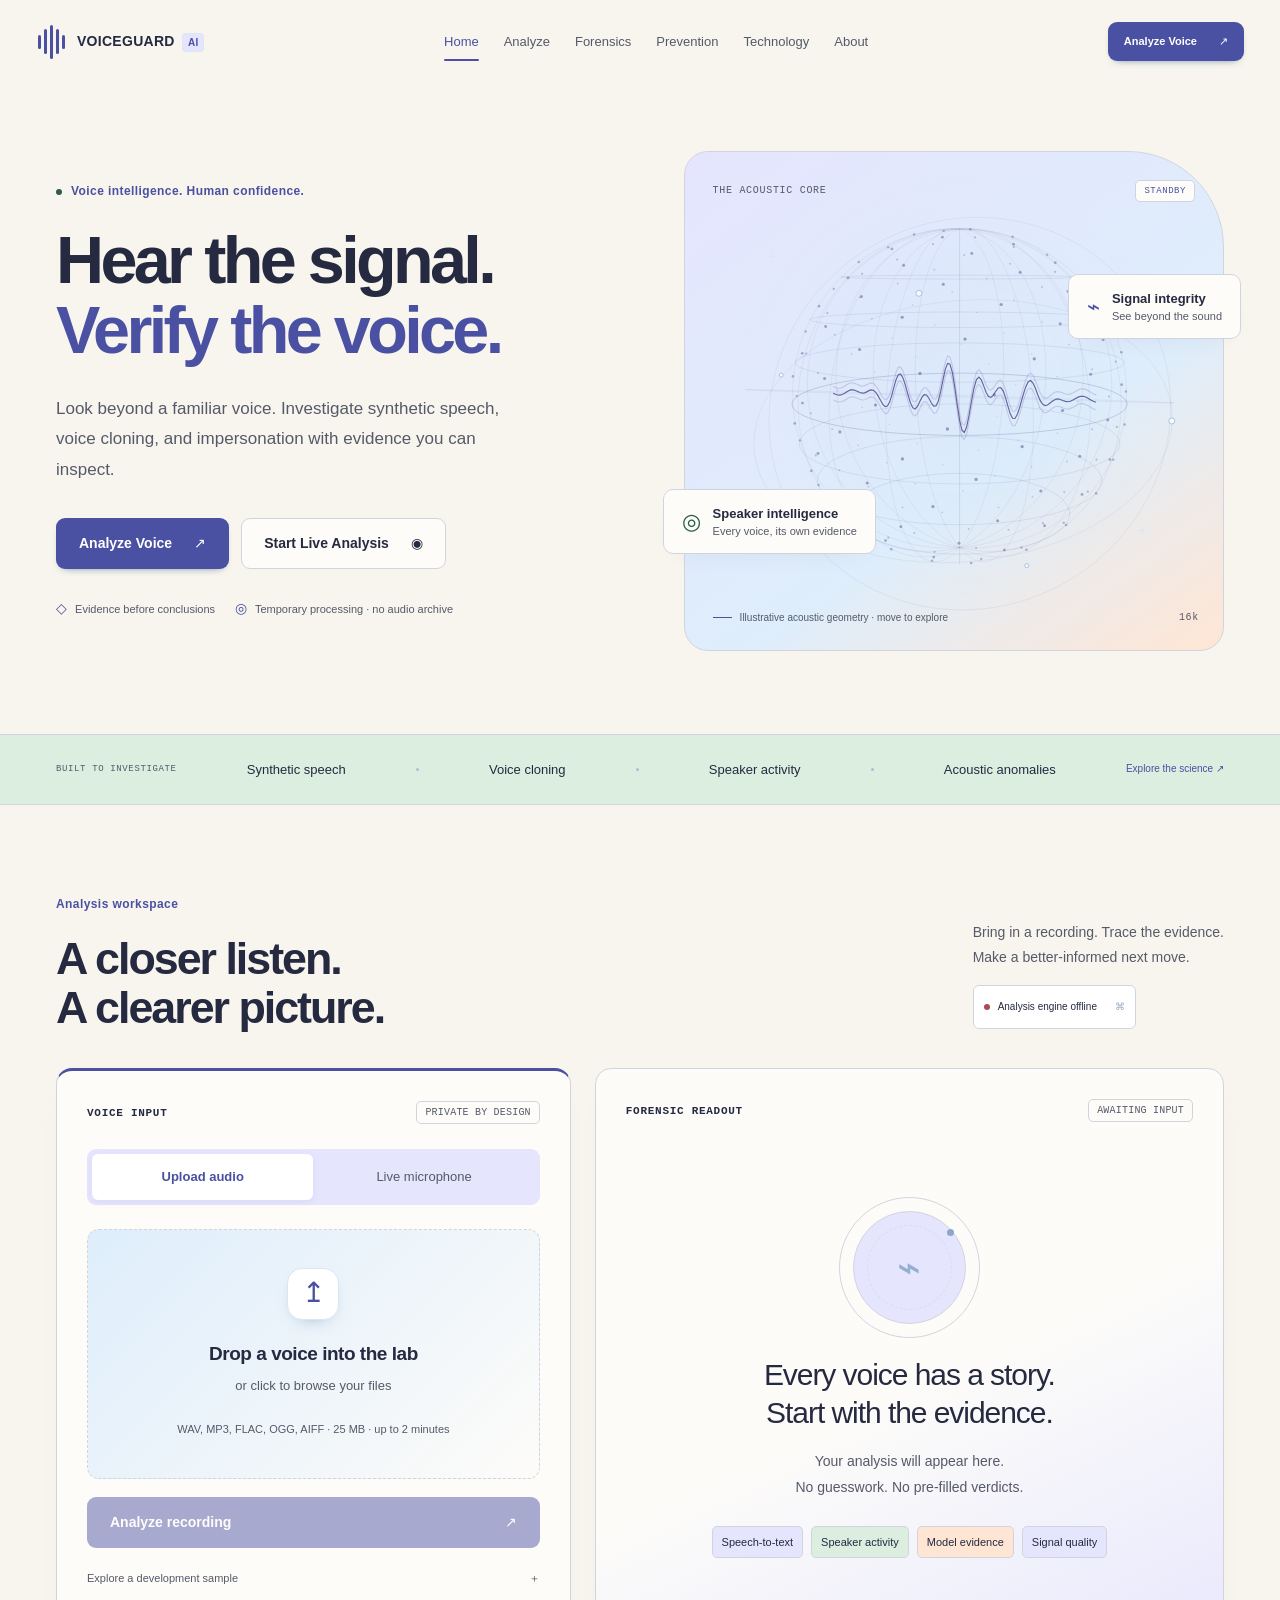
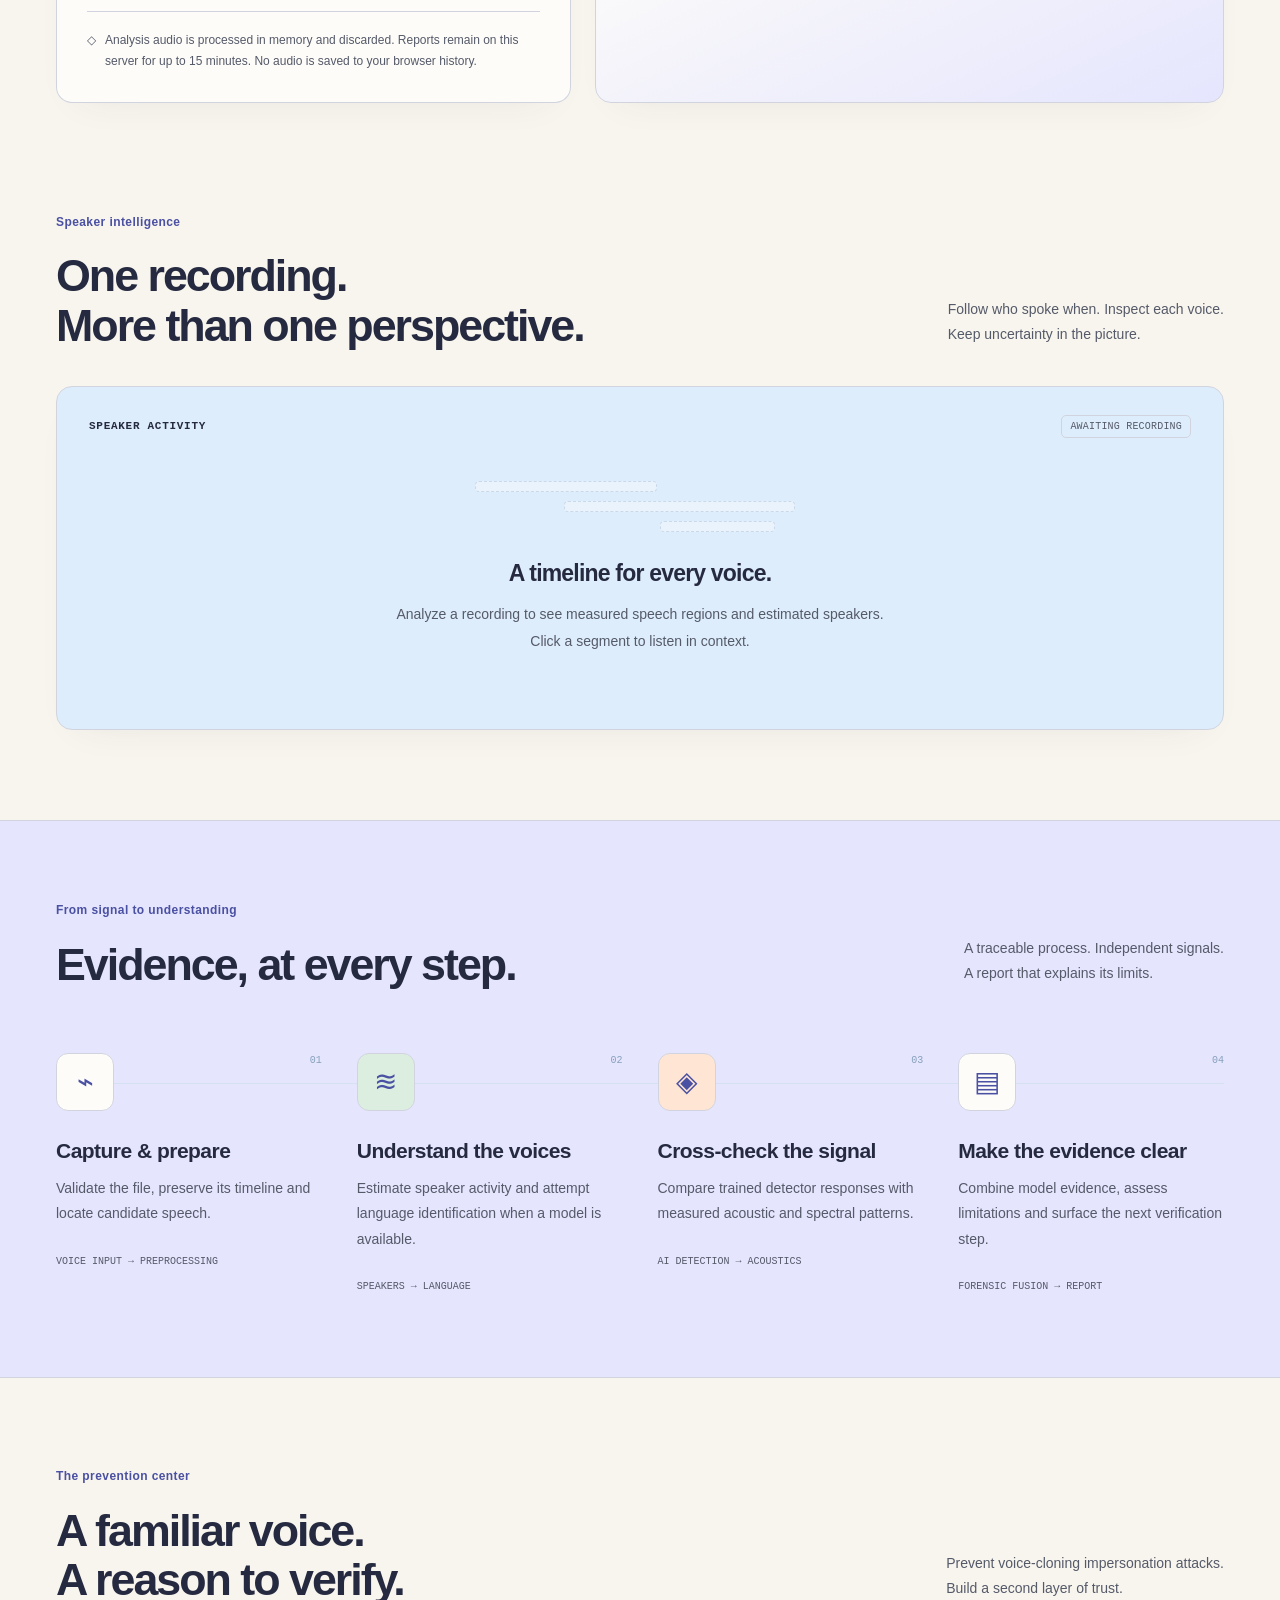
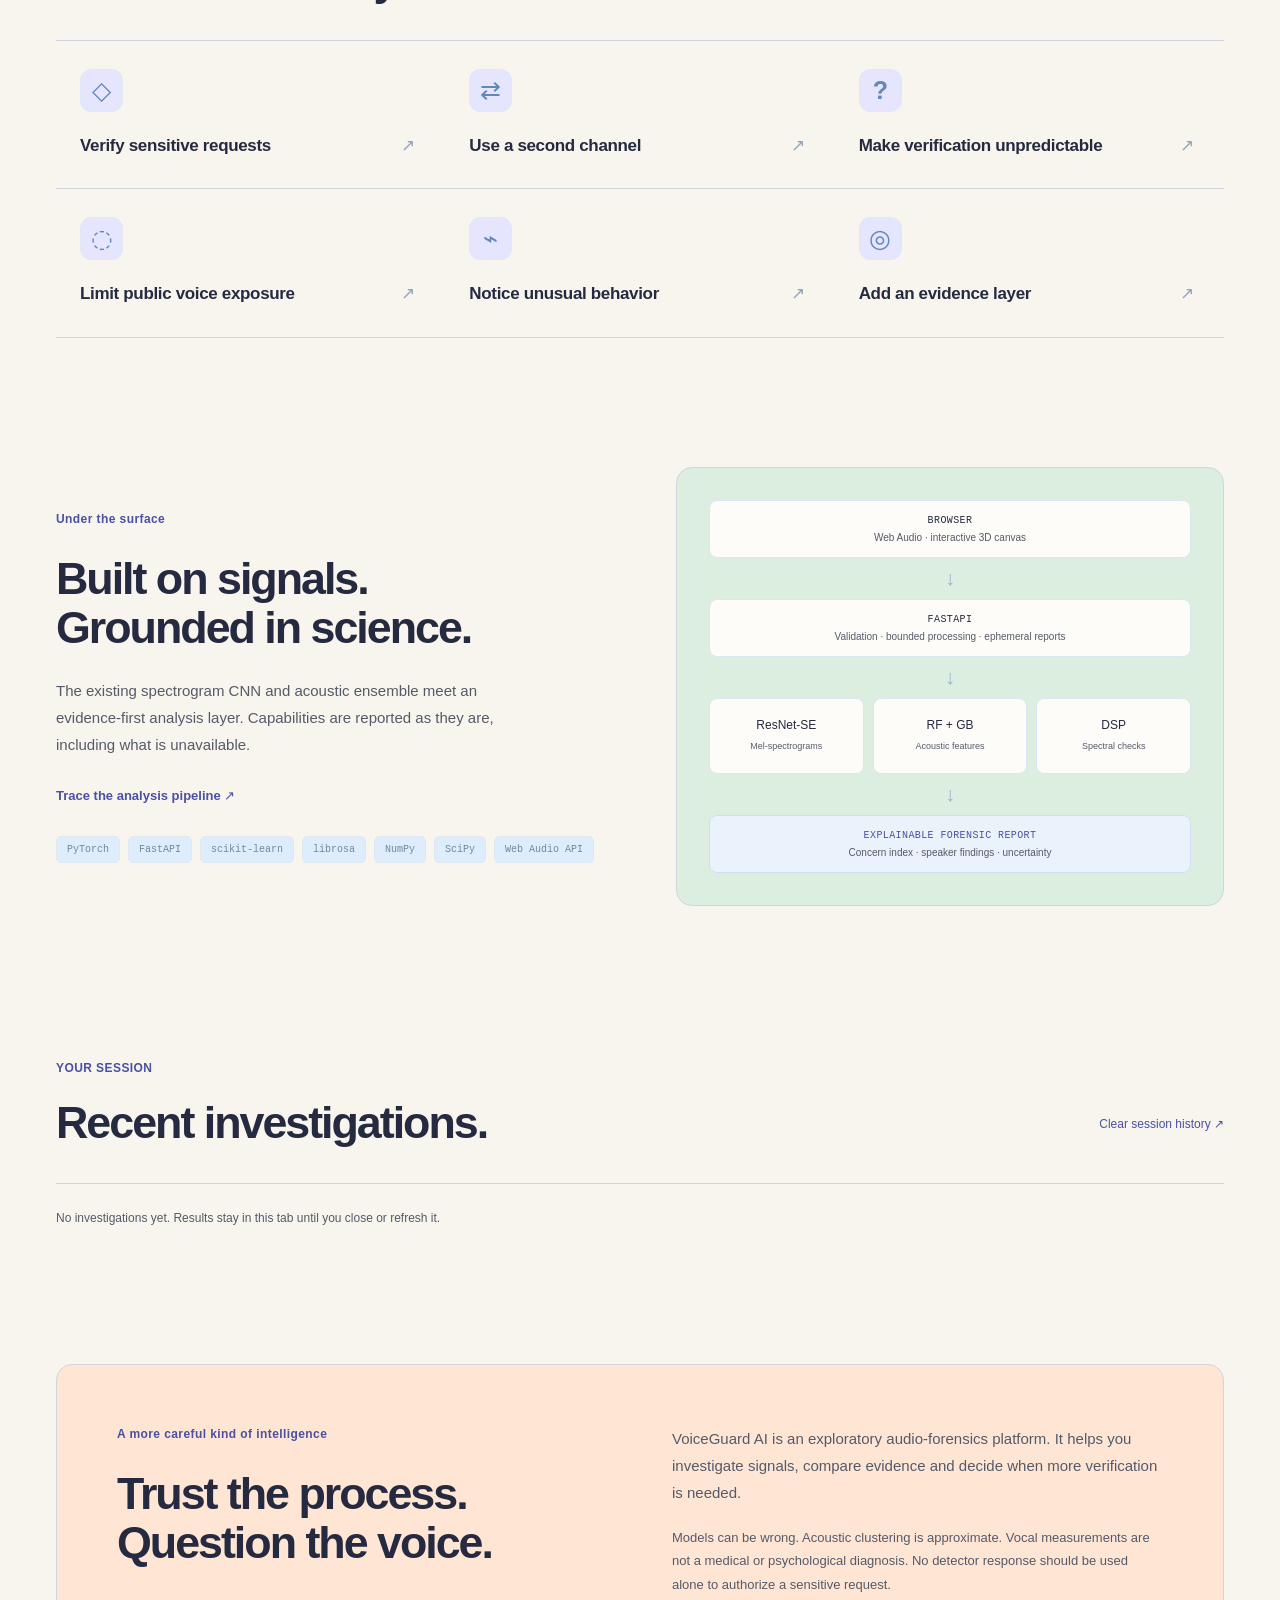
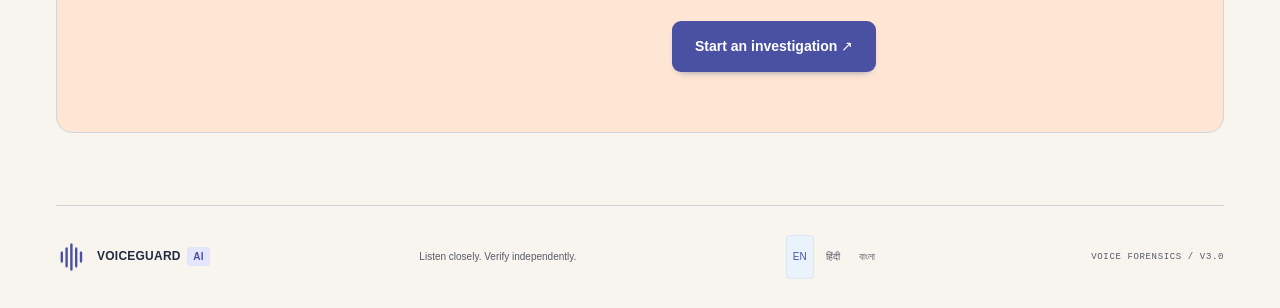
==== commit c3aaae5d: "Fix speaker detection and production API deployment" ====
--- a/index.html
+++ b/index.html
@@ -5,7 +5,7 @@
   <meta name="description" content="VoiceGuard AI — an evidence-first workspace for audio forensics, speaker analysis and safer voice verification.">
   <meta name="theme-color" content="#f7f5ef"><title>VoiceGuard AI — Hear the signal. Verify the voice.</title>
   <link rel="icon" href="data:image/svg+xml,%3Csvg xmlns='http://www.w3.org/2000/svg' viewBox='0 0 32 32'%3E%3Crect width='32' height='32' rx='8' fill='%234f51a7'/%3E%3Cpath d='M8 13v6m5-11v16m6-19v22m5-14v6' stroke='%23f7f5ef' stroke-width='2' stroke-linecap='round'/%3E%3C/svg%3E">
-  <link rel="stylesheet" href="styles.css"><script src="core-visual.js" defer></script><script src="script.js" defer></script>
+  <link rel="stylesheet" href="styles.css"><script src="core-visual.js" defer></script><script src="api-config.js"></script><script src="script.js" defer></script>
 </head>
 <body>
 <a class="skip-link" href="#analyze">Skip to audio analysis</a>
--- a/styles.css
+++ b/styles.css
@@ -1,7 +1,7 @@
 /* Hallmark · pre-emit critique: P4 H4 E4 S4 R4 V4 */
 /* Hallmark · macrostructure: Workbench · tone: soft editorial · anchor hue: indigo */
 @import url("tokens.css");
-  
+
 :root {
   font-family:var(--font-body);
   color:var(--ink);
@@ -1919,7 +1919,7 @@
  }
 
 @media(max-width:800px)  {
-  
+
  .hero  {
    gap:24px;
    }
@@ -1945,7 +1945,7 @@
 }
 
 @media(max-width:520px)  {
-  
+
  .section  {
    padding-block:64px;
    }
@@ -2068,3 +2068,17 @@
   transform:none!important}
 }
 
+
+/* Speaker evidence overview: all voices remain visible while one is inspected. */
+.speaker-overview {display:grid;grid-template-columns:repeat(auto-fit,minmax(min(210px,100%),1fr));gap:12px;margin:24px 0}
+.speaker-overview-card {display:flex;flex-direction:column;align-items:flex-start;text-align:left;gap:7px;padding:18px;border:1px solid var(--line);border-radius:10px;background:var(--white);transition:background .2s var(--ease-out),transform .2s var(--ease-out)}
+.speaker-overview-card:hover {transform:translateY(-2px)}
+.speaker-overview-card[aria-pressed=true] {background:var(--color-lavender);border-color:var(--blue)}
+.speaker-overview-card strong {font-size:21px;color:var(--blue)}
+.speaker-overview-card .subtle {margin:0}
+.speaker-overview-name {font-weight:600}
+#speakerCountTitle {margin-bottom:12px}
+.speech-language-label {display:flex;align-items:center;justify-content:space-between;gap:12px;font-size:12px;margin-bottom:10px}
+.speech-language-label select {font:inherit;color:var(--ink);background:var(--white);border:1px solid var(--line);border-radius:6px;min-height:44px;padding:8px}
+select:focus-visible {outline:3px solid var(--blue);outline-offset:3px}
+@media(prefers-reduced-motion:reduce){.speaker-overview-card {transition:none}.speaker-overview-card:hover {transform:none}}
